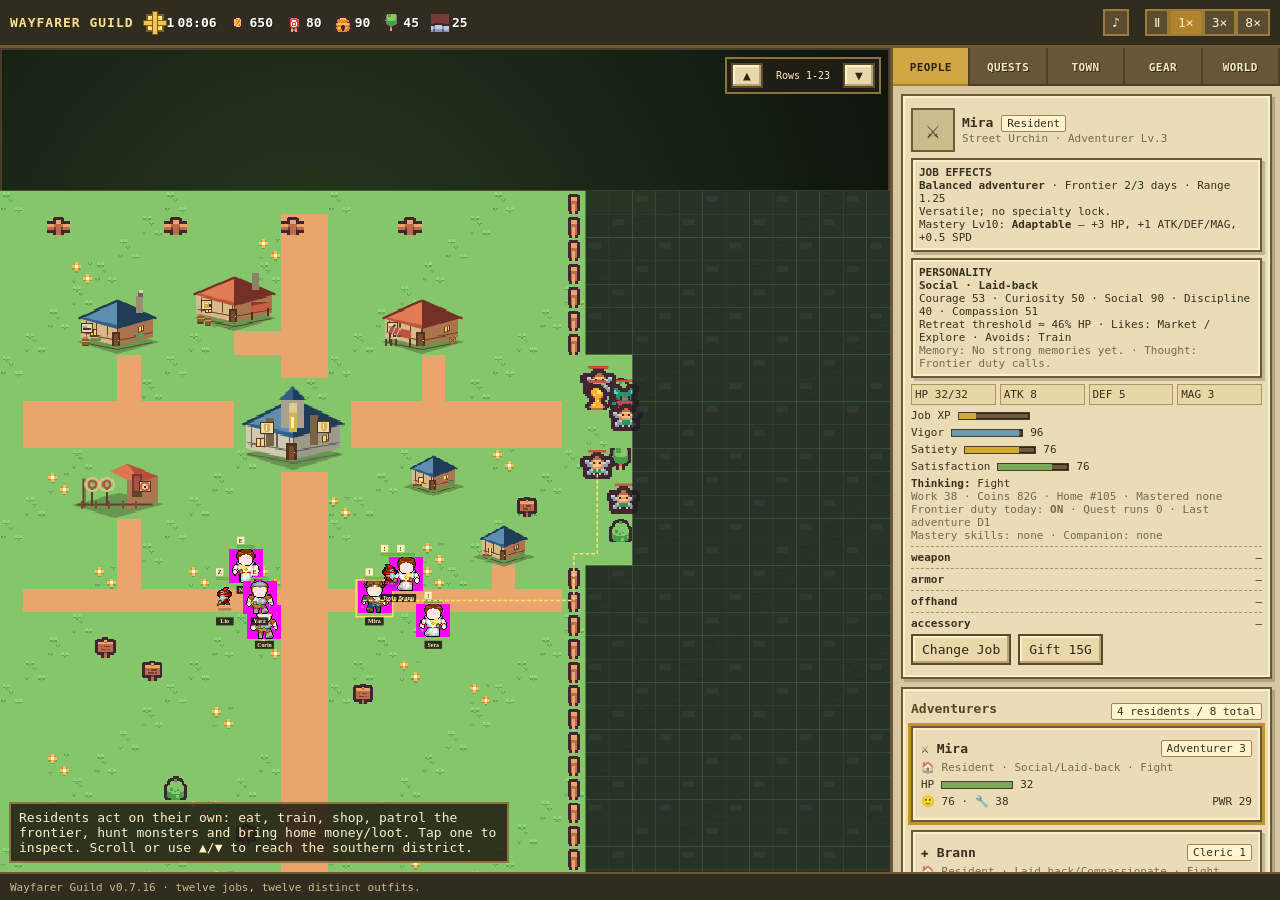
==== index.html @ a5b8efad "v0.7.16: twelve distinct job bodies (Eldiran rows + verified Puny sheets)" ====
<!doctype html>
<html lang="en">
<head>
<meta charset="utf-8"/>
<meta name="viewport" content="width=device-width,initial-scale=1,viewport-fit=cover"/>
<meta name="theme-color" content="#1b2418"/>
<meta name="apple-mobile-web-app-capable" content="yes"/>
<meta name="apple-mobile-web-app-status-bar-style" content="black-translucent"/>
<meta name="apple-mobile-web-app-title" content="Wayfarer Guild"/>
<title>Wayfarer Guild</title>
<style>
:root{--bg:#152018;--panel:#e9ddb9;--panel2:#d8c99f;--ink:#392f1e;--line:#6d5836;--green:#6d984f;--gold:#c89b3c;--red:#b95e4d;--blue:#5d8ca2;--dark:#22261d;--cream:#fff6d9}
*{box-sizing:border-box}html,body{margin:0;width:100%;height:100%;overflow:hidden;background:#172015;color:var(--ink);font-family:ui-monospace,"SFMono-Regular",Menlo,monospace;font-size:13px;image-rendering:pixelated}
button,select,input{font:inherit}button{background:#e8d8aa;border:2px solid #5d4a2c;box-shadow:inset -2px -2px 0 #b9a274,inset 2px 2px 0 #fff3c9;color:#302616;padding:6px 9px;cursor:pointer;border-radius:0}button:hover{filter:brightness(1.04)}button:disabled{opacity:.45;cursor:not-allowed}.goldBtn{background:#f4cf6a}.redBtn{background:#e89a85}.greenBtn{background:#b9d68e}.tiny{font-size:11px}.muted{color:#756a50}.good{color:#477d39}.bad{color:#a64838}.accent{color:#9c6f16}.pill{display:inline-block;padding:1px 5px;background:#fff4ce;border:1px solid #9d8656;border-radius:2px;font-size:11px}
#app{height:100vh;height:100dvh;display:grid;grid-template-rows:48px 1fr 28px;background:#202a1c}
#top{display:flex;align-items:center;gap:12px;padding:0 10px;background:#302c20;color:#fff0bf;border-bottom:3px solid #6d5932;white-space:nowrap;overflow-x:auto}#brand{font-weight:900;letter-spacing:1px;color:#ffe08a}.res{display:flex;align-items:center;gap:3px;min-width:max-content}.res b{color:#fff;text-shadow:1px 1px #261e13}.resGlyph{width:18px;height:18px;display:inline-block;flex:0 0 18px;image-rendering:pixelated;position:relative}.townGlyph{background-image:url('assets/art/kenney-tiny-town.png');background-repeat:no-repeat;background-size:228px 209px}.dungeonGlyph{background-image:url('assets/art/kenney-tiny-dungeon.png');background-repeat:no-repeat;background-size:228px 209px}.goldGlyph{background-position:-172px -134px}.fameGlyph{background-position:-210px -134px}.foodGlyph{background-position:-191px -134px}.woodGlyph{background-position:-76px -19px}.oreGlyph{background-position:-38px 0}.sunGlyph{background:#f0c64c;border:2px solid #805a1e;box-shadow:inset 0 0 0 2px #ffe88a}.sunGlyph:before,.sunGlyph:after{content:'';position:absolute;background:#f0c64c}.sunGlyph:before{width:22px;height:4px;left:-4px;top:5px;box-shadow:0 0 0 1px #805a1e}.sunGlyph:after{width:4px;height:22px;left:5px;top:-4px;box-shadow:0 0 0 1px #805a1e}.moonGlyph{background:#d9e7df;border:2px solid #536574;box-shadow:inset -5px 0 0 #7d8b91;border-radius:50%}.moonGlyph:before,.moonGlyph:after{display:none}.dawnGlyph{background:#efb75a;border:2px solid #8c5428;box-shadow:inset 0 -5px 0 #d86f4c;border-radius:50%}.dawnGlyph:before,.dawnGlyph:after{display:none}.eveGlyph{background:#df7c51;border:2px solid #713e45;box-shadow:inset 0 -5px 0 #6e5b87;border-radius:50%}.eveGlyph:before,.eveGlyph:after{display:none}.tpGlyph{width:14px;height:14px;margin:2px;background:#69c7df;border:2px solid #235e72;transform:rotate(45deg);box-shadow:inset 0 0 0 2px #b5f1ff}.spacer{flex:1}.soundBtn{padding:4px 7px;margin-right:4px;background:#584d31;color:#fff3c4;border-color:#9d7a38;box-shadow:none}.soundBtn.off{opacity:.45;text-decoration:line-through}.speed button{padding:4px 7px;background:#584d31;color:#fff3c4;border-color:#9d7a38;box-shadow:none}.speed button.on{background:#b2832d}
#main{min-height:0;display:grid;grid-template-columns:minmax(620px,1fr) 390px}
#worldWrap{position:relative;min-width:0;overflow:hidden;background:radial-gradient(circle at 35% 30%,#283a20,#0f160e 72%);box-shadow:inset 0 0 0 2px #473d29}#world{display:block;width:100%;height:100%;touch-action:none}.floatHint{position:absolute;left:9px;bottom:9px;max-width:500px;background:rgba(35,31,21,.88);color:#fff0c8;border:2px solid #8e7240;padding:6px 8px;pointer-events:none}.mapNav{position:absolute;right:9px;top:9px;display:grid;grid-template-columns:32px auto 32px;align-items:center;gap:4px;background:rgba(35,31,21,.88);border:2px solid #8e7240;padding:4px;color:#fff0c8}.mapNav button{padding:3px 7px}.mapNav span{min-width:72px;text-align:center;font-size:10px}
#side{display:grid;grid-template-rows:38px 1fr;min-height:0;background:#d7c79e;border-left:3px solid #6b5735}.tabs{display:grid;grid-template-columns:repeat(5,1fr);background:#4b412c}.tab{border:0;border-right:2px solid #4d412b;border-radius:0;background:#675737;color:#f8e9bd;padding:6px 2px;box-shadow:inset 0 -2px 0 #4c4029;text-shadow:1px 1px #32291b;font-weight:800;font-size:11px;letter-spacing:.4px}.tab.on{background:#d1a744;color:#2d2416;text-shadow:none;box-shadow:inset 0 -2px 0 #a97d27}.pane{display:none;height:100%;overflow:auto;padding:8px}.pane.on{display:block}
.card{background:#eadcb7;border:2px solid var(--line);box-shadow:inset 0 0 0 2px #fff1c7,3px 3px 0 rgba(0,0,0,.18);padding:8px;margin-bottom:8px}.card h3{margin:0 0 6px;font-size:13px;color:#5a431d}.row{display:flex;gap:7px;align-items:center;margin:4px 0}.space{justify-content:space-between}.grid2{display:grid;grid-template-columns:1fr 1fr;gap:6px}.grid3{display:grid;grid-template-columns:repeat(3,1fr);gap:5px}.bar{height:8px;min-width:72px;background:#6b5b3c;border:1px solid #493d27;box-shadow:inset 0 0 0 1px #2d281c}.bar>i{display:block;height:100%;background:#7aaa58}.bar.red>i{background:#c96d58}.bar.blue>i{background:#6999af}.bar.gold>i{background:#d3a73d}.pawnCard{cursor:pointer}.pawnCard.sel{outline:3px solid #c39329}.item{border:1px solid #9b8352;background:#fff2cb;padding:6px;margin:4px 0}.rar-common{border-left:5px solid #8a887d}.rar-uncommon{border-left:5px solid #5e9b58}.rar-rare{border-left:5px solid #5685bd}.rar-epic{border-left:5px solid #945db1}.rar-unique{border-left:5px solid #da8c29}.log{font-size:11px;white-space:pre-wrap;line-height:1.45}.quest{border:2px solid #9a8050;background:#fff0c3;padding:7px;margin:5px 0}.quest.active{border-color:#c25d38;background:#ffe0bc}.locked{opacity:.55}.buildChoice{display:grid;grid-template-columns:1fr auto;gap:6px;align-items:center}.iconBox{width:44px;height:44px;display:grid;place-items:center;background:#c9bd8d;border:2px solid #6f5a35;font-size:23px}.thought{font-size:10px;color:#6c6046}.statline{display:grid;grid-template-columns:repeat(4,1fr);gap:4px}.statline span{background:#e7d6a6;border:1px solid #ac9362;padding:3px}.equipSlot{display:flex;justify-content:space-between;gap:6px;border-top:1px dashed #ad9460;padding-top:4px;margin-top:4px}
#footer{display:flex;align-items:center;padding:0 10px;background:#302c20;color:#c8ba8e;border-top:2px solid #6d5932;font-size:11px}
.modal{position:fixed;inset:0;background:rgba(10,12,8,.66);display:none;place-items:center;z-index:20}.modal.on{display:grid}.modalBox{width:min(620px,92vw);max-height:84vh;overflow:auto;background:#efe2bc;border:4px solid #715b34;padding:12px;box-shadow:0 8px 30px #000}.modalBox h2{margin:0 0 8px}.choice{width:100%;text-align:left;margin:4px 0}
@media(max-width:1050px){#app{grid-template-rows:44px 1fr}#footer{display:none}#main{grid-template-columns:1fr;grid-template-rows:minmax(50vh,1fr) minmax(360px,50vh)}#side{border-left:0;border-top:3px solid #6b5735}.floatHint{font-size:10px;max-width:68%}.pane{padding:6px}.res{font-size:11px}}
@media(max-width:700px){#brand{font-size:12px}#main{grid-template-rows:minmax(44vh,1fr) minmax(410px,56vh)}.floatHint{display:none}.tabs{grid-template-columns:repeat(5,1fr)}.tab{font-size:10px}.grid2{grid-template-columns:1fr}}
</style>
</head>
<body>
<div id="app">
<header id="top">
  <div id="brand">WAYFARER GUILD</div>
  <div class="res" id="clockRes" title="Day / time"><span id="dayGlyph" class="resGlyph sunGlyph" aria-label="Day"></span><b id="dayV">1</b><b id="timeV">08:00</b></div>
  <div class="res" title="Gold"><span class="resGlyph townGlyph goldGlyph" aria-label="Gold"></span><b id="goldV">0</b></div>
  <div class="res" title="Village fame"><span class="resGlyph townGlyph fameGlyph" aria-label="Fame"></span><b id="popV">0</b></div>
  <div class="res" title="Provisions"><span class="resGlyph townGlyph foodGlyph" aria-label="Provisions"></span><b id="foodV">0</b></div>
  <div class="res" title="Wood"><span class="resGlyph townGlyph woodGlyph" aria-label="Wood"></span><b id="woodV">0</b></div>
  <div class="res" title="Ore"><span class="resGlyph dungeonGlyph oreGlyph" aria-label="Ore"></span><b id="oreV">0</b></div>
  <div class="spacer"></div><button id="sfxBtn" class="soundBtn" title="Sound on/off">♪</button><div class="speed"><button data-sp="0">Ⅱ</button><button class="on" data-sp="1">1×</button><button data-sp="3">3×</button><button data-sp="8">8×</button></div>
</header>
<div id="main">
  <div id="worldWrap"><canvas id="world"></canvas><div class="mapNav"><button id="mapUp" title="Pan north">▲</button><span id="mapLevel">North 1/11</span><button id="mapDown" title="Pan south">▼</button></div><div id="mapHint" class="floatHint">Residents act on their own: eat, train, shop, patrol the frontier, hunt monsters and bring home money/loot. Tap one to inspect. Scroll or use ▲/▼ to reach the southern district.</div></div>
  <aside id="side">
    <nav class="tabs"><button class="tab on" data-tab="people">PEOPLE</button><button class="tab" data-tab="quests">QUESTS</button><button class="tab" data-tab="town">TOWN</button><button class="tab" data-tab="gear">GEAR</button><button class="tab" data-tab="worldPane">WORLD</button></nav>
    <section style="min-height:0;position:relative">
      <div class="pane on" id="people"><div id="selected" class="card"></div><div class="card"><div class="row space"><h3>Adventurers</h3><span class="pill" id="peopleCount"></span></div><div id="roster"></div></div></div>
      <div class="pane" id="quests"><div class="card"><div class="row space"><h3>Quest Board</h3><button id="refreshQuest">Refresh 20G</button></div><div class="tiny muted">One active quest at a time. Heroes volunteer based on work, morale, health and job fit; you can pay to recruit extras.</div><div id="questList"></div></div><div class="card"><h3>Active Quest</h3><div id="activeQuest"></div></div><div class="card"><h3>Recent News</h3><div class="log" id="log"></div></div></div>
      <div class="pane" id="town"><div class="card"><div class="row space"><h3>Village</h3><span id="rankV" class="pill"></span></div><div id="rankReq" class="tiny"></div><div class="row"><button id="evalBtn" class="goldBtn">Town Evaluation</button><button id="eventBtn">Hold Event</button></div></div><div class="card"><h3>Build</h3><div class="tiny muted">Choose a structure then tap an empty town tile. Upkeep is charged daily.</div><div id="buildMenu"></div></div><div class="card"><h3>Structures</h3><div id="buildingList"></div></div></div>
      <div class="pane" id="gear"><div class="card"><h3>Selected Loadout</h3><div id="loadout"></div></div><div class="card"><div class="row space"><h3>Guild Stash</h3><label class="tiny"><input id="autoEquip" type="checkbox" checked> auto-equip upgrades</label></div><div class="row"><button id="equipBest">Equip best</button><button id="salvage">Sell weak gear</button></div><div id="stash"></div></div><div class="card"><h3>Research</h3><div id="research"></div></div></div>
      <div class="pane" id="worldPane"><div class="card"><h3>Kingdom Frontier</h3><div class="tiny muted">Select a resident, press Explore, then tap a fog tile. Exploration has no global stamina cost: the resident's own health, satiety and fatigue determine readiness.</div><div class="row"><button id="exploreMode" class="greenBtn">Explore with selected</button><button id="recallBtn">Recall</button></div><div id="exploreInfo"></div></div><div class="card"><h3>Storage</h3><div id="storage"></div></div><div class="card"><div class="row space"><h3>Monster Stable</h3><span class="pill" id="eggCount">0 eggs</span></div><div class="tiny muted">Shining field monsters can drop eggs. A Stable incubates them automatically. Companions can follow residents; high-bond rideable beasts become mounts.</div><div id="pets"></div></div><div class="card"><h3>Save / Travel</h3><div class="tiny muted">Autosaves locally. Export a save file to move progress between desktop and iPad browsers.</div><div class="row tiny"><span class="muted">Music</span><input id="musVol" type="range" min="0" max="100" step="1" style="width:84px"><span class="muted">SFX</span><input id="sfxVol" type="range" min="0" max="100" step="1" style="width:84px"></div><div class="row"><button id="saveBtn">Save now</button><button id="exportBtn">Export save</button><button id="importBtn">Import save</button><input id="importFile" type="file" accept="application/json" hidden></div></div></div>
    </section>
  </aside>
</div>
<footer id="footer">Wayfarer Guild v0.7.16 · twelve jobs, twelve distinct outfits.</footer>
</div>
<div class="modal" id="jobModal"><div class="modalBox"><h2>Change Job</h2><div id="jobChoices"></div><button onclick="closeModal('jobModal')">Cancel</button></div></div>
<div class="modal" id="eventModal"><div class="modalBox"><h2>Village Event</h2><div id="eventChoices"></div><button onclick="closeModal('eventModal')">Cancel</button></div></div>
<script src="assets/art/custom-sprites.js"></script>
<script src="assets/art/readable-sprites.js"></script>
<script>
(()=>{'use strict';
const TILE=32,COLS=38,ROWS=33,VIEW_ROWS=23,TOWN_MAX_X=24,POPULATION_CAP=30,DTILE=32,DW=18,DH=11;const canvas=document.getElementById('world'),ctx=canvas.getContext('2d');let dpr=1,last=0,acc=0,speed=1,selectedId=null,buildType=null,buildPreview=null,exploreMode=false,autosaveClock=0,viewMode='town',cameraY=0;
const PX={size:16,step:17,cols:12,town:new Image(),dungeon:new Image()};
PX.town.src='assets/art/kenney-tiny-town.png';PX.dungeon.src='assets/art/kenney-tiny-dungeon.png';
const PUNY_JOB_FILES={archer:'Archer-Green.png',mage:'Mage-Red.png',blacksmith:'Human-Worker-Red.png',farmer:'Human-Worker-Cyan.png'},PUNY_JOBS={};
for(const[k,file]of Object.entries(PUNY_JOB_FILES)){let img=new Image();img.src='assets/art/puny-characters/'+file;PUNY_JOBS[k]=img}
const ELDIRAN=new Image();ELDIRAN.src='assets/art/eldiran/RPGCharacterSprites32x32.png';
const ELDIRAN_JOB_ROWS={adventurer:9,fighter:16,cleric:6,knight:4,ninja:8,wizard:5,paladin:17,researcher:10};
function jobBodySrc(key){if(ELDIRAN_JOB_ROWS[key]!=null&&ELDIRAN.complete&&ELDIRAN.naturalWidth)return{img:ELDIRAN,row:ELDIRAN_JOB_ROWS[key],cols:3};let f=PUNY_JOB_FILES[key],im=f&&PUNY_JOBS[key];if(im&&im.complete&&im.naturalWidth)return{img:im,row:2,cols:24};return null}
const PUNY_HAND_ANCHORS=[[3.5,4],[3.5,4],[4.5,5],[2.5,5],[4.5,2.5]],PUNY_OFFHAND_ANCHORS=[[-3,4],[-3,4],[-2.5,5],[-4,5],[-2.5,2.5]];
const TINY_CREATURES=new Image();TINY_CREATURES.src='assets/art/tiny-creatures/tilemap.png';
const TINY_MONSTER_TILE={skeleton:1,goblin:10,orc:11,mushroom:13,cyclops:20,wolf:23,dragon:34,ghost:65,slime:84,bat:118,bee:120,boar:140};
function pxTile(img,index,dx,dy,dw=TILE,dh=TILE){if(!img||!img.complete||!img.naturalWidth)return false;let col=index%PX.cols,row=Math.floor(index/PX.cols);ctx.drawImage(img,col*PX.step,row*PX.step,PX.size,PX.size,Math.round(dx),Math.round(dy),Math.round(dw),Math.round(dh));return true}
function pxTileXform(img,index,cx,cy,dw,dh,angle=0,alpha=1){if(!img||!img.complete||!img.naturalWidth)return false;let col=index%PX.cols,row=Math.floor(index/PX.cols);ctx.save();ctx.globalAlpha=alpha;ctx.translate(Math.round(cx),Math.round(cy));ctx.rotate(angle);ctx.drawImage(img,col*PX.step,row*PX.step,PX.size,PX.size,-Math.round(dw/2),-Math.round(dh/2),Math.round(dw),Math.round(dh));ctx.restore();return true}
function pxActor(img,index,cx,cy,dw,dh,flip=false,sy=1,alpha=1){if(!img||!img.complete||!img.naturalWidth)return false;let col=index%PX.cols,row=Math.floor(index/PX.cols);ctx.save();ctx.globalAlpha=alpha;ctx.translate(Math.round(cx),Math.round(cy));ctx.scale(flip?-1:1,sy);ctx.drawImage(img,col*PX.step,row*PX.step,PX.size,PX.size,-Math.round(dw/2),-Math.round(dh/2),Math.round(dw),Math.round(dh));ctx.restore();return true}
const TOWN_ART={grass:0,grass2:1,flowers:2,dirt:25,treeOrange:15,treeGreen:16,treeSmall:5,fountain:43,fenceH:45,fenceV:47,sign:83,roofBlueL:48,roofBlueM:49,roofBlueR:50,roofRedL:52,roofRedM:53,roofRedR:54,wallWoodL:72,wallWoodM:73,doorWood:74,wallWoodR:75,wallStoneL:76,wallStoneM:77,doorStone:78,wallStoneR:79};
const DUN_ART={floor:0,wall:2,chest:4,altar:7,heroMage:84,heroCleric:85,heroFighter:86,heroArcher:87,heroAdventurer:88,heroWizard:96,heroKnight:97,heroNinja:98,heroResearcher:99,heroPaladin:100,slime:108,beast:109,demon:110,undead:112,potion:113,hammer:117,axe:118};
const JOB_SPRITE={Adventurer:88,Fighter:86,Archer:98,Mage:84,Cleric:85,Knight:97,Ninja:87,Wizard:96,Paladin:100,Blacksmith:86,Farmer:99,Researcher:100};
const MONSTER_SPRITE={Slime:108,Beast:109,Goblin:110,Undead:112,Boss:110};
const CUSTOM_CACHE={jobs:{},monsters:{}};
function expandSpriteRle(r){let out='';for(let i=0;i<r.length;i+=2)out+=r[i].repeat(parseInt(r[i+1],36));return out}
function spriteCanvas(group,key){let cache=CUSTOM_CACHE[group],hit=cache[key];if(hit)return hit;let cv=document.createElement('canvas');cv.width=24;cv.height=24;let cx=cv.getContext('2d');cx.imageSmoothingEnabled=false;let drawer=window.CUSTOM_SPRITE_DRAWERS?.[group]?.[key];if(drawer){drawer(cx);cache[key]=cv;return cv}let src=CUSTOM_SPRITE_DATA?.[group]?.[key];if(!src)return null;let im=cx.createImageData(24,24),s=expandSpriteRle(src.r);for(let i=0;i<576;i++){let p=+s[i];if(!p)continue;let h=src.p[p],o=i*4;im.data[o]=parseInt(h.slice(1,3),16);im.data[o+1]=parseInt(h.slice(3,5),16);im.data[o+2]=parseInt(h.slice(5,7),16);im.data[o+3]=255}cx.putImageData(im,0,0);cache[key]=cv;return cv}
function punyFrame(scaleY=1){return scaleY<.999?1+Math.floor(ANIM_TIME*8)%4:0}
function punyHandAnchor(frame,bodySize,facing=1,offhand=false){let list=offhand?PUNY_OFFHAND_ANCHORS:PUNY_HAND_ANCHORS,[dx,dy]=list[frame]||list[0],scale=bodySize/32;return{x:dx*scale*facing,y:dy*scale,scale,frame}}
const ACTOR_METRICS={town:{body:36,scale:1.3,dy:-3,hpDy:-32,hpW:24,nameDy:23,nameH:11,selX:-25,selY:-28,selW:50,selH:50,taskX:-12,taskY:-44,koX:-23,koY:-25,koWH:46,cargoDx:11,cargoDy:-10,shadowDy:10},dungeon:{body:29,scale:1.3,dy:0,partyHpDy:-25,partyHpW:24,koX:-20,koY:-20,koWH:40},facility:{body:20,scale:1.3,dy:0,sel:15}};
function actorMetrics(scope){return ACTOR_METRICS[scope]||ACTOR_METRICS.town}
function actorEnvelope(scope){let m=actorMetrics(scope),h=m.body*m.scale/2,dy=m.dy||0;return{top:dy-h,bottom:dy+h,halfW:h}}
function enemyHpDy(sz){return-Math.round(sz*1.35/2)-6}
function drawJobSprite(key,cx,cy,size,flip=false,angle=0,alpha=1,scaleY=1,frame=punyFrame(scaleY)){let src=jobBodySrc(key);if(!src)return false;let sw=32;ctx.save();ctx.imageSmoothingEnabled=false;ctx.globalAlpha=alpha;ctx.translate(Math.round(cx),Math.round(cy));ctx.rotate(angle);ctx.scale(flip?-1:1,scaleY);ctx.drawImage(src.img,(frame%src.cols)*sw,src.row*sw,sw,sw,-size/2,-size/2,size,size);ctx.restore();return true}
function drawTinyCreature(key,cx,cy,size,flip=false,angle=0,alpha=1,scaleY=1){let tile=TINY_MONSTER_TILE[key];if(tile==null||!TINY_CREATURES.complete||!TINY_CREATURES.naturalWidth)return false;if(key==='bat'&&Math.floor(ANIM_TIME*7)%2)tile++;let col=tile%10,row=Math.floor(tile/10);ctx.save();ctx.imageSmoothingEnabled=false;ctx.globalAlpha=alpha;ctx.translate(Math.round(cx),Math.round(cy));ctx.rotate(angle);ctx.scale(flip?-1:1,scaleY);ctx.drawImage(TINY_CREATURES,col*17,row*17,16,16,-size/2,-size/2,size,size);ctx.restore();return true}
function drawCustomSprite(group,key,cx,cy,size,flip=false,angle=0,alpha=1,scaleY=1,actor=null){let scope=viewMode==='dungeon'?'dungeon':'town',hasPuny=group==='jobs'&&!!jobBodySrc(key),artSize=size*(group==='jobs'&&hasPuny?1.3:group==='monsters'?1.35:1),frame=punyFrame(scaleY),pose=actor&&!actor.ko?weaponPose(actor,scope):null,carried=!!pose&&(hasPuny||actor.equipment?.weapon),hasOffhand=!!pose&&!!offhandVisual(actor),bodyFlip=pose?pose.facing<0:flip;if(actor&&!actor.ko){drawArmorBack(actor,cx,cy,artSize);if(carried&&pose.behind)drawCarriedWeapon(actor,cx,cy,scope,artSize,0,frame);if(hasOffhand&&pose.behind)drawOffhand(actor,cx,cy,artSize,0,scope,frame)}let drawn=group==='jobs'?drawJobSprite(key,cx,cy,artSize,bodyFlip,angle,alpha,scaleY,frame):drawTinyCreature(key,cx,cy,artSize,flip,angle,alpha,scaleY);if(!drawn){let im=spriteCanvas(group,key);if(!im)return false;ctx.save();ctx.imageSmoothingEnabled=false;ctx.globalAlpha=alpha;ctx.translate(Math.round(cx),Math.round(cy));ctx.rotate(angle);ctx.scale(flip?-1:1,scaleY);ctx.drawImage(im,-size/2,-size/2,size,size);ctx.restore();drawn=true}if(hasOffhand&&!pose.behind)drawOffhand(actor,cx,cy,artSize,0,scope,frame);if(carried&&!pose.behind)drawCarriedWeapon(actor,cx,cy,scope,artSize,0,frame);return drawn}
function jobVisualKey(job){return String(job||'Adventurer').toLowerCase()}
function monsterVisualKey(m){let n=String(m?.name||'').toLowerCase(),k=String(m?.kind||'');if(n.includes('boar'))return'boar';if(n.includes('bat'))return'bat';if(n.includes('bee')||n.includes('wasp'))return'bee';if(n.includes('slime')||n.includes('jelly'))return'slime';if(n.includes('bone')||n.includes('skeleton'))return'skeleton';if(n.includes('goblin'))return'goblin';if(n.includes('cyclops'))return'cyclops';if(n.includes('wyrm')||n.includes('dragon')||n.includes('drake'))return'dragon';if(n.includes('ogre')||n.includes('orc'))return'orc';if(n.includes('warlock')||n.includes('ghost')||n.includes('wisp'))return'ghost';if(n.includes('mushroom'))return'mushroom';if(n.includes('wolf'))return'wolf';return({Slime:'slime',Beast:'wolf',Goblin:'goblin',Undead:'skeleton',Boss:'cyclops'})[k]||'goblin'}
function dungeonMonsterKey(en,q){if(en.type==='Boss')return monsterVisualKey({name:q?.name||'Boss',kind:'Boss'});if(en.type==='Elite')return q?.target==='Undead'?'skeleton':q?.target==='Goblin'?'orc':q?.target==='Beast'?'wolf':'orc';return q?.target==='Undead'?'skeleton':q?.target==='Goblin'?'goblin':q?.target==='Beast'?'boar':'slime'}
const FX=[],BARKS=[],BARK_COOLDOWN=new Map(),ATTACK_ANIM=new Map(),HURT_ANIM=new Map(),CELEBRATE=new Map();let QUEUED_HURT_DELAY=0;
let ANIM_TIME=0,SFX_ON=localStorage.getItem('wayfarerSfx')!=='off',audioCtx=null,lastSfxAt=0;
function numLS(k,d){let v=parseFloat(localStorage.getItem(k));return Number.isFinite(v)?Math.min(1,Math.max(0,v)):d}
let MUS_VOL=numLS('wayfarerMusVol',.7),SFX_VOL=numLS('wayfarerSfxVol',.8),AMB_VOL=numLS('wayfarerAmbVol',.55);
let musicBus=null,ambBus=null,sfxBus=null,mMode=null,seqT=0,seqI=0,duckT=0,ambLive=null;
function audioBuses(){if(!audioCtx||musicBus)return;musicBus=audioCtx.createGain();ambBus=audioCtx.createGain();sfxBus=audioCtx.createGain();musicBus.connect(audioCtx.destination);ambBus.connect(audioCtx.destination);sfxBus.connect(audioCtx.destination);applyAudioLevels()}
function applyAudioLevels(){if(!audioCtx||!musicBus)return;let t=audioCtx.currentTime;musicBus.gain.setTargetAtTime(SFX_ON?MUS_VOL*.5:0,t,.1);ambBus.gain.setTargetAtTime(SFX_ON?AMB_VOL*.5:0,t,.1);sfxBus.gain.setTargetAtTime(SFX_ON?1:0,t,.05)}
function audioMode(){if(viewMode==='dungeon'&&S.activeQuest?.type==='Dungeon')return'dungeon';return dayPhase()==='night'?'night':'day'}
function setAudioLevel(bus,v){v=Math.min(1,Math.max(0,+v||0));if(bus==='music'){MUS_VOL=v;localStorage.setItem('wayfarerMusVol',String(v))}else if(bus==='sfx'){SFX_VOL=v;localStorage.setItem('wayfarerSfxVol',String(v))}else if(bus==='amb'){AMB_VOL=v;localStorage.setItem('wayfarerAmbVol',String(v))}else return false;applyAudioLevels();return true}
function audioLevels(){return{on:SFX_ON,music:MUS_VOL,sfx:SFX_VOL,amb:AMB_VOL,mode:mMode}}
function duckMusic(sec=1.4){if(!audioCtx)return;duckT=audioCtx.currentTime+sec}
const MUS_PATTERNS={day:{step:.21,notes:[0,4,7,12,9,7,4,2,0,4,7,12,14,12,9,7],base:220,type:'triangle',vol:.05,lp:2400},night:{step:.34,notes:[12,9,7,4,2,4,7,9],base:220,type:'sine',vol:.035,lp:900},dungeon:{step:.42,notes:[0,-1,3,-1,7,-1,10,7,-1,0,-1,12,10,7,3,-1],base:110,type:'sine',vol:.04,lp:700}};
function mFreq(base,semi){return base*Math.pow(2,semi/12)}
function pluck(f,t,dur,type,vol,lp){let o=audioCtx.createOscillator(),g=audioCtx.createGain(),fl=audioCtx.createBiquadFilter();o.type=type;o.frequency.value=f;fl.type='lowpass';fl.frequency.value=lp;g.gain.setValueAtTime(0,t);g.gain.linearRampToValueAtTime(vol,t+.012);g.gain.exponentialRampToValueAtTime(.0008,t+dur);o.connect(g);g.connect(fl);fl.connect(musicBus);o.start(t);o.stop(t+dur+.05)}
function scheduleMusic(){let p=MUS_PATTERNS[mMode],now=audioCtx.currentTime;if(seqT<now)seqT=now+.05;while(seqT<now+.3){let n=p.notes[seqI%p.notes.length];if(n>=0)pluck(mFreq(p.base,n),seqT,p.step*2.2,p.type,p.vol,p.lp);seqT+=p.step;seqI++}}
function noiseBuf(){let b=audioCtx.createBuffer(1,audioCtx.sampleRate*2,audioCtx.sampleRate),d=b.getChannelData(0);for(let i=0;i<d.length;i++)d[i]=Math.random()*2-1;return b}
function ambPing(f0,f1,t,dur,vol){let o=audioCtx.createOscillator(),g=audioCtx.createGain();o.type='sine';o.frequency.setValueAtTime(f0,t);o.frequency.exponentialRampToValueAtTime(Math.max(40,f1),t+dur);g.gain.setValueAtTime(vol,t);g.gain.exponentialRampToValueAtTime(.0008,t+dur);o.connect(g);g.connect(ambBus);o.start(t);o.stop(t+dur+.05)}
function startAmb(m){stopAmb();if(!audioCtx)return;let t=audioCtx.currentTime;if(m==='dungeon'){let o1=audioCtx.createOscillator(),o2=audioCtx.createOscillator(),g=audioCtx.createGain();o1.type=o2.type='sine';o1.frequency.value=55;o2.frequency.value=82.5;g.gain.setValueAtTime(0,t);g.gain.linearRampToValueAtTime(.035,t+1.5);o1.connect(g);o2.connect(g);g.connect(ambBus);o1.start(t);o2.start(t);ambLive={kind:'dungeon',next:t+1.5,stop(){try{o1.stop();o2.stop()}catch{}}}}else{let src=audioCtx.createBufferSource(),f=audioCtx.createBiquadFilter(),g=audioCtx.createGain();src.buffer=noiseBuf();src.loop=true;f.type='bandpass';f.frequency.value=m==='night'?300:500;f.Q.value=.6;g.gain.value=m==='night'?.05:.09;src.connect(f);f.connect(g);g.connect(ambBus);src.start(t);ambLive={kind:m,next:t+1,wind:f,stop(){try{src.stop()}catch{}}}}}
function stopAmb(){if(ambLive){try{ambLive.stop()}catch{}ambLive=null}}
function tickAmb(now){if(!ambLive)return;if(ambLive.wind)ambLive.wind.frequency.setTargetAtTime(400+180*Math.sin(ANIM_TIME*.13),now,.4);if(now<ambLive.next)return;if(ambLive.kind==='night'){ambLive.next=now+1.5+Math.random()*1.4;for(let i=0;i<3;i++)ambPing(4200,3800,now+i*.09,.05,.012)}else if(ambLive.kind==='dungeon'){ambLive.next=now+1.8+Math.random()*1.6;ambPing(1300,500,now,.12,.02)}}
function audioTick(){if(!audioCtx||!SFX_ON)return;if(!musicBus)audioBuses();let m=audioMode(),now=audioCtx.currentTime;if(m!==mMode){mMode=m;seqI=0;seqT=now+.08;startAmb(m);duckT=now+.7}scheduleMusic();tickAmb(now);musicBus.gain.setTargetAtTime(MUS_VOL*.5*(now<duckT?.3:1),now,.1)}
function actorFxPos(p){let st=S.activeQuest?.type==='Dungeon'&&S.activeQuest?.dungeon?.party?.[p.id];return st?{scope:'dungeon',x:st.x,y:st.y}:{scope:'town',x:p.x,y:p.y}}
function facilitySymbol(task){return({Eat:'eat',Rest:'rest',Sleep:'rest',Train:'train',Shop:'shop',Pray:'pray',Study:'study',Market:'shop',Farm:'farm',Forge:'forge',House:'rest'})[task]||'work'}
function emitFacilityPulse(p,b){let[dX,dY]=door(b),x=dX,y=dY-.55;addFx('activity','town',x,y,{life:.72,kind:facilitySymbol(p.task)});if(['Shop','Market'].includes(p.task))addFx('coin','town',x,y-.1,{life:.62,text:'G'});if(['Train','Study','Forge'].includes(p.task))addFx('xp','town',x,y-.15,{life:.64,text:'+'})}
function leaveFacility(p){if(p.useBuildingId){let b=S.buildings.find(x=>x.id===p.useBuildingId);if(b){let[dX,dY]=door(b);addFx('door','town',dX,dY-.05,{life:.28})}p.exitPulse=.24;p.useBuildingId=null;p.useAge=0;p.useFxCd=0}}
function enterFacility(p,b){if(p.useBuildingId!==b.id){p.useBuildingId=b.id;p.useAge=0;p.useFxCd=0;let[dX,dY]=door(b);addFx('door','town',dX,dY-.05,{life:.28})}p.useAge=(p.useAge||0)}

function unlockAudio(){if(audioCtx){try{if(audioCtx.state==='suspended')audioCtx.resume().catch(()=>{})}catch{}return}let A=window.AudioContext||window.webkitAudioContext;if(!A)return;try{audioCtx=new A();audioBuses()}catch{}}
function sfx(kind){if(!SFX_ON||!audioCtx)return;let now=audioCtx.currentTime;if(now-lastSfxAt<.025&&kind!=='crit'&&kind!=='ko'&&kind!=='victory'&&kind!=='rankup'&&kind!=='confirm')return;lastSfxAt=now;let cfg={swing:[180,90,.055,'square'],arrow:[520,260,.045,'square'],magic:[650,960,.09,'sine'],holy:[780,1100,.11,'sine'],hammer:[105,62,.075,'square'],axe:[150,82,.065,'sawtooth'],hit:[95,60,.04,'square'],crit:[880,1320,.12,'square'],heal:[660,990,.12,'sine'],ko:[120,55,.15,'sawtooth'],victory:[523,784,.14,'square'],select:[660,660,.045,'square'],confirm:[440,880,.09,'sine'],cancel:[330,170,.09,'square'],build:[150,90,.12,'triangle'],rankup:[523,1046,.2,'triangle'],coin:[990,1320,.07,'square'],chest:[392,784,.14,'triangle']}[kind]||[220,140,.05,'square'];let o=audioCtx.createOscillator(),g=audioCtx.createGain();o.type=cfg[3];o.frequency.setValueAtTime(cfg[0],now);o.frequency.exponentialRampToValueAtTime(Math.max(30,cfg[1]),now+cfg[2]);g.gain.setValueAtTime(.035*(0.3+SFX_VOL),now);g.gain.exponentialRampToValueAtTime(.001,now+cfg[2]);o.connect(g);g.connect(sfxBus||audioCtx.destination);o.start(now);o.stop(now+cfg[2]+.01)}
function weaponKind(p){let n=(p.equipment?.weapon?.base||p.equipment?.weapon?.name||'').toLowerCase();if(n.includes('bow'))return'arrow';if(n.includes('hammer'))return'hammer';if(n.includes('axe'))return'axe';if(n.includes('staff'))return'magic';if(n)return'melee';if(p.job==='Archer')return'arrow';if(['Mage','Wizard','Researcher'].includes(p.job))return'magic';if(p.job==='Cleric')return'holy';return'melee'}
function weaponStyle(base,kind){let n=(base||'').toLowerCase();if(n.includes('bronze sword'))return{style:'bronze',scale:1};if(n.includes('hunter bow'))return{style:'hunter',scale:1.1};if(n.includes('oak staff'))return{style:'oak',scale:1.08};if(n.includes('war hammer'))return{style:'war',scale:1.12};if(n.includes('iron axe'))return{style:'iron',scale:1.08};return{style:{arrow:'training',magic:'apprentice',holy:'pilgrim',hammer:'work',axe:'hand',melee:'guild'}[kind]||'guild',scale:1}}
function weaponVisual(p){let item=p.equipment?.weapon||null,kind=weaponKind(p),base=item?.base||item?.name||({arrow:'Training Bow',magic:'Apprentice Staff',holy:'Pilgrim Staff',hammer:'Work Hammer',axe:'Hand Axe',melee:'Guild Sword'}[kind]),look=weaponStyle(base,kind);return{kind,base,equipped:!!item,atlas:kind==='hammer'?DUN_ART.hammer:kind==='axe'?DUN_ART.axe:null,...look}}
function offhandVisual(p){let item=p.equipment?.offhand;if(!item)return null;let n=(item.base||item.name||'').toLowerCase();return{kind:n.includes('book')?'book':n.includes('wood')?'woodShield':'roundShield',base:item.base||item.name,equipped:true}}
function armorVisual(p){let item=p.equipment?.armor;if(!item)return null;let n=(item.base||item.name||'').toLowerCase(),kind=n.includes('mail')?'mail':n.includes('robe')?'robe':n.includes('cloak')?'cloak':'coat',color={mail:'#aeb9b8',robe:'#74539b',cloak:'#5f8757',coat:'#96633e'}[kind];return{kind,base:item.base||item.name,color,equipped:true}}
function rarityColor(item){return{uncommon:'#77d66b',rare:'#69aaff',epic:'#c784f0',unique:'#ffd45c'}[item?.rarity]||null}
function drawEquipmentGlint(item,x,y,size){let color=rarityColor(item);if(!color)return;ctx.fillStyle=color;ctx.fillRect(Math.round(x+size*.28),Math.round(y-size*.42),3,3);if(item.rarity==='epic'||item.rarity==='unique'){ctx.fillRect(Math.round(x+size*.38),Math.round(y-size*.31),2,2);ctx.fillStyle='#fff7c9';ctx.fillRect(Math.round(x+size*.31),Math.round(y-size*.39),1,1)}}
function drawWeaponIdentity(v,item,size,scale){let accent=rarityColor(item);if(v.kind==='arrow'){ctx.fillStyle=accent||(v.style==='hunter'?'#527a43':'#c49a55');ctx.fillRect(-2*scale,-3*scale,4*scale,6*scale);if(v.style==='hunter'){ctx.fillStyle='#d7b36a';ctx.fillRect(-1*scale,-2*scale,2*scale,4*scale)}}else if(v.kind==='magic'||v.kind==='holy'){ctx.fillStyle=accent||(v.style==='oak'?'#78c66a':v.kind==='holy'?'#ffe36a':'#77d7f3');ctx.beginPath();ctx.arc(.5*scale,-size*.39,3.5*scale,0,Math.PI*2);ctx.fill();ctx.fillStyle='#fff5c8';ctx.fillRect(-.5*scale,-size*.41,2*scale,2*scale)}else if(v.atlas!=null){ctx.fillStyle=accent||(v.style==='war'?'#b44235':'#76502f');ctx.fillRect(-2*scale,-1*scale,4*scale,4*scale)}else{ctx.fillStyle=v.style==='bronze'?'#c88650':'#d8e1df';ctx.fillRect(-2*scale,-size*.4,5*scale,size*.54);ctx.fillStyle=v.style==='bronze'?'#ffd19a':'#f7ffff';ctx.fillRect(1*scale,-size*.36,2*scale,size*.44);ctx.fillStyle=accent||'#c99a45';ctx.fillRect(-5*scale,size*.06,10*scale,3*scale)}}
function drawWeaponTrail(v,pose,size,scale,item){if(pose.trail<=0)return;let color=rarityColor(item)||(v.kind==='magic'?'#7ee7ff':v.kind==='holy'?'#f5ff9e':'#ffe6a0');ctx.save();ctx.globalAlpha=.3+.55*pose.trail;ctx.strokeStyle=color;ctx.lineCap='round';if(v.kind==='arrow'){ctx.lineWidth=Math.max(1,2*scale);ctx.beginPath();ctx.moveTo(-size*.48,-size*.22);ctx.lineTo(-size*.18,-size*.22);ctx.moveTo(-size*.52,size*.22);ctx.lineTo(-size*.22,size*.22);ctx.stroke()}else if(v.kind==='magic'||v.kind==='holy'){ctx.lineWidth=Math.max(2,3*scale);ctx.beginPath();ctx.arc(.5*scale,-size*.39,size*(.22+.08*pose.trail),0,Math.PI*2);ctx.stroke()}else{ctx.lineWidth=Math.max(2,(v.kind==='hammer'?4:3)*scale);ctx.beginPath();ctx.arc(0,0,size*(v.kind==='hammer'?.72:.64),-1.65,.72);ctx.stroke();ctx.globalAlpha*=.55;ctx.lineWidth=Math.max(1,2*scale);ctx.beginPath();ctx.arc(0,0,size*(v.kind==='hammer'?.9:.8),-1.55,.62);ctx.stroke()}ctx.restore()}
function drawGripCap(x,y,scale){let s=Math.max(2,Math.round(3*scale));ctx.fillStyle='#513527';ctx.fillRect(Math.round(x-s/2-1),Math.round(y-s/2-1),s+2,s+2);ctx.fillStyle='#d39a68';ctx.fillRect(Math.round(x-s/2),Math.round(y-s/2),s,s)}
function supportGripTarget(v,pose,size,scale,blocked=false){if(blocked||!pose.attacking)return null;if(v.kind==='arrow'&&pose.draw>.05)return{x:-3*scale-pose.draw*size*.22,y:0};if(v.kind==='hammer'||v.kind==='axe')return{x:0,y:size*.12};if((v.kind==='magic'||v.kind==='holy')&&(pose.phase==='focus'||pose.phase==='cast'))return{x:0,y:size*.16};return null}
function weaponPoint(pose,cx,cy,point){let c=Math.cos(pose.angle),s=Math.sin(pose.angle);return{x:cx+pose.facing*(c*point.x-s*point.y),y:cy+s*point.x+c*point.y}}
function drawSupportGrip(p,v,pose,x,y,cx,cy,bodySize,bob,frame,size,scale){let target=supportGripTarget(v,pose,size,scale,!!offhandVisual(p));if(!target)return;let bodyHand=punyHandAnchor(frame,bodySize,pose.facing,true),sx=x+bodyHand.x,sy=y+bodyHand.y-bob,end=weaponPoint(pose,cx,cy,target);ctx.save();ctx.lineCap='round';ctx.strokeStyle='#513527';ctx.lineWidth=Math.max(3,4*scale);ctx.beginPath();ctx.moveTo(Math.round(sx),Math.round(sy));ctx.lineTo(Math.round(end.x),Math.round(end.y));ctx.stroke();ctx.strokeStyle='#d39a68';ctx.lineWidth=Math.max(1,2*scale);ctx.stroke();ctx.restore();drawGripCap(end.x,end.y,scale*.9)}
const ATTACK_DURATION={melee:.42,axe:.46,hammer:.52,arrow:.46,magic:.52,holy:.52};
const ATTACK_CONTACT={melee:.56,axe:.59,hammer:.63,arrow:.48,magic:.42,holy:.42};
function attackPose(kind,t){let q=Math.max(0,Math.min(1,t)),ease=n=>n*n*(3-2*n),mix=(a,b,n)=>a+(b-a)*ease(Math.max(0,Math.min(1,n))),angle=-.55,phase='idle',draw=0,pulse=0;if(kind==='arrow'){if(q<.48){phase='draw';draw=ease(q/.48);angle=mix(-.55,-.12,q/.48)}else if(q<.64){phase='release';draw=1-ease((q-.48)/.16);angle=mix(-.12,-.28,(q-.48)/.16)}else{phase='recover';angle=mix(-.28,-.55,(q-.64)/.36)}}else if(kind==='magic'||kind==='holy'){if(q<.42){phase='focus';pulse=ease(q/.42);angle=mix(-.55,-1.18,q/.42)}else if(q<.64){phase='cast';pulse=1;angle=mix(-1.18,-.82,(q-.42)/.22)}else{phase='recover';pulse=1-ease((q-.64)/.36);angle=mix(-.82,-.55,(q-.64)/.36)}}else{let heavy=kind==='hammer',cleave=kind==='axe',wind=heavy?.36:cleave?.3:.25,hit=heavy?.63:cleave?.59:.56,start=heavy?-1.78:cleave?-1.62:-1.45,end=heavy?.52:cleave?.95:.82;if(q<wind){phase='windup';angle=mix(-.55,start,q/wind)}else if(q<hit){phase='strike';angle=mix(start,end,(q-wind)/(hit-wind))}else{phase='recover';angle=mix(end,-.55,(q-hit)/(1-hit))}}return{angle,phase,draw,pulse}}
function attackTrail(kind,t){let q=Math.max(0,Math.min(1,t)),start=kind==='hammer'?.36:kind==='axe'?.3:kind==='melee'?.25:kind==='arrow'?.48:.42,end=kind==='hammer'?.63:kind==='axe'?.59:kind==='melee'?.56:kind==='arrow'?.64:.64;if(q<=start||q>=end)return 0;return Math.sin(Math.PI*(q-start)/(end-start))}
function attackAim(kind,dx,dy,restFacing=1){let d=Math.hypot(dx,dy),f=Math.abs(dx)>.05?(dx<0?-1:1):(restFacing<0?-1:1),vertical=d>.05?dy/d:0,tilt=kind==='arrow'?Math.max(-1.05,Math.min(1.05,Math.atan2(dy,Math.max(.05,Math.abs(dx))))):vertical*(kind==='magic'||kind==='holy'?.42:.55);return{facing:f,vertical,tilt,behind:vertical<-.35}}
function attackTiming(kind){let duration=ATTACK_DURATION[kind]??ATTACK_DURATION.melee,release=duration*(ATTACK_CONTACT[kind]??ATTACK_CONTACT.melee),travel=kind==='arrow'?.24:kind==='magic'||kind==='holy'?.32:0;return{duration,release,impact:release+travel,travel}}
function weaponPose(p,scope){if(scope==='auto')scope=p.questing&&S.activeQuest?.dungeon?'dungeon':'town';let a=ATTACK_ANIM.get(p.id),st=scope==='dungeon'?S.activeQuest?.dungeon?.party?.[p.id]:null,restFacing=st?.facing??p.facing,active=!!a&&a.scope===scope,t=active?1-a.life/a.max:0,anim=active?attackPose(a.kind,t):attackPose('idle',0),aim=active?attackAim(a.kind,a.dx,a.dy,restFacing):attackAim('idle',0,0,restFacing);return{facing:aim.facing,angle:anim.angle+aim.tilt,aimTilt:aim.tilt,vertical:aim.vertical,behind:active&&aim.behind,attacking:active,t,phase:anim.phase,draw:anim.draw,pulse:anim.pulse,trail:active?attackTrail(a.kind,t):0}}
function drawCarriedWeapon(p,x,y,scope,bodySize=48,bob=0,frame=0){if(p.ko)return;let v=weaponVisual(p),pose=weaponPose(p,scope),hand=punyHandAnchor(frame,bodySize,pose.facing),scale=bodySize/48,size=(v.kind==='arrow'?20:18)*scale*v.scale,cx=x+hand.x,cy=y+hand.y-bob;if(v.atlas!=null){let col=v.atlas%PX.cols,row=Math.floor(v.atlas/PX.cols);ctx.save();ctx.imageSmoothingEnabled=false;ctx.translate(Math.round(cx),Math.round(cy));ctx.scale(pose.facing,1);ctx.rotate(pose.angle);drawWeaponTrail(v,pose,size,scale,p.equipment?.weapon);ctx.drawImage(PX.dungeon,col*PX.step,row*PX.step,PX.size,PX.size,-size/2,-size*.75,size,size);drawWeaponIdentity(v,p.equipment?.weapon,size,scale);ctx.restore();drawSupportGrip(p,v,pose,x,y,cx,cy,bodySize,bob,frame,size,scale);drawGripCap(cx,cy,scale);drawEquipmentGlint(p.equipment?.weapon,cx,cy-size*.25,size);return}ctx.save();ctx.translate(Math.round(cx),Math.round(cy));ctx.scale(pose.facing,1);ctx.rotate(pose.angle);ctx.lineCap='square';drawWeaponTrail(v,pose,size,scale,p.equipment?.weapon);if(v.kind==='arrow'){let notch=-3*scale-pose.draw*size*.22;ctx.strokeStyle=v.style==='hunter'?'#6b3f22':'#8b552d';ctx.lineWidth=Math.max(2,3*scale);ctx.beginPath();ctx.arc(0,0,size*.38,-1.35,1.35);ctx.stroke();ctx.strokeStyle='#e9dfbd';ctx.lineWidth=1;ctx.beginPath();ctx.moveTo(2*scale,-size*.37);ctx.lineTo(notch,0);ctx.lineTo(2*scale,size*.37);ctx.stroke();if(pose.draw>.08){ctx.strokeStyle='#d8e1df';ctx.beginPath();ctx.moveTo(notch-size*.08,0);ctx.lineTo(size*.42,0);ctx.stroke();ctx.fillStyle='#f7ffff';ctx.beginPath();ctx.moveTo(size*.42,0);ctx.lineTo(size*.27,-2*scale);ctx.lineTo(size*.27,2*scale);ctx.fill()}}else if(v.kind==='magic'||v.kind==='holy'){ctx.fillStyle=v.style==='oak'?'#64401f':'#704427';ctx.fillRect(-1*scale,-size*.42,3*scale,size*.82);ctx.fillStyle=v.kind==='holy'?'#ffe36a':'#77d7f3';ctx.fillRect(-3*scale,-size*.5,7*scale,6*scale);ctx.fillStyle='#fff5b8';ctx.fillRect(-1*scale,-size*.47,3*scale,3*scale);if(pose.pulse>.05){ctx.globalAlpha=.35+.35*pose.pulse;ctx.fillStyle=v.kind==='holy'?'#fff3a1':'#b9f3ff';ctx.beginPath();ctx.arc(.5*scale,-size*.39,size*(.18+.12*pose.pulse),0,Math.PI*2);ctx.fill();ctx.globalAlpha=1}}else{ctx.fillStyle='#704427';ctx.fillRect(-2*scale,size*.12,4*scale,size*.32);ctx.fillStyle='#d8e1df';ctx.fillRect(-2*scale,-size*.42,5*scale,size*.58);ctx.fillStyle='#f7ffff';ctx.fillRect(1*scale,-size*.38,2*scale,size*.48);ctx.fillStyle='#c99a45';ctx.fillRect(-5*scale,size*.06,10*scale,3*scale)}drawWeaponIdentity(v,p.equipment?.weapon,size,scale);ctx.restore();drawSupportGrip(p,v,pose,x,y,cx,cy,bodySize,bob,frame,size,scale);drawGripCap(cx,cy,scale);drawEquipmentGlint(p.equipment?.weapon,cx,cy,size)}
function drawOffhand(p,x,y,bodySize=48,bob=0,scope='auto',frame=0){let v=offhandVisual(p);if(!v||p.ko)return;let facing=weaponPose(p,scope).facing,hand=punyHandAnchor(frame,bodySize,facing,true),scale=bodySize/48,size=14*scale,cx=Math.round(x+hand.x),cy=Math.round(y+hand.y-bob);ctx.save();ctx.translate(cx,cy);ctx.scale(scale,scale);if(v.kind==='book'){ctx.fillStyle='#5d4385';ctx.fillRect(-6,-7,12,14);ctx.fillStyle='#d8bb61';ctx.fillRect(-1,-5,2,10);ctx.fillRect(-4,-1,8,2);ctx.strokeStyle='#2d2440';ctx.strokeRect(-6,-7,12,14)}else{ctx.fillStyle=v.kind==='woodShield'?'#8c582f':'#9ba9ad';ctx.fillRect(-6,-6,12,11);ctx.fillStyle=v.kind==='woodShield'?'#c28a4d':'#dce5e3';ctx.fillRect(-3,-4,6,7);ctx.fillStyle='#5a412b';ctx.fillRect(-1,-5,2,9);ctx.strokeStyle='#473526';ctx.strokeRect(-6,-6,12,11)}ctx.restore();drawEquipmentGlint(p.equipment?.offhand,cx,cy,size)}
function drawArmorBack(p,x,y,bodySize=48,bob=0){let v=armorVisual(p);if(!v||p.ko)return;let scale=bodySize/48,yy=Math.round(y-2*scale-bob);ctx.save();ctx.translate(Math.round(x),yy);ctx.scale(scale,scale);ctx.fillStyle=v.color;if(v.kind==='cloak'){ctx.fillRect(-10,-4,20,16);ctx.fillStyle='#3f603d';ctx.fillRect(-8,8,16,5)}else if(v.kind==='robe'){ctx.fillRect(-9,0,18,14);ctx.fillStyle='#b58ad0';ctx.fillRect(-7,9,14,3)}else{ctx.fillRect(-11,-2,22,8);ctx.fillStyle=v.kind==='mail'?'#d9e1df':'#c58a58';ctx.fillRect(-8,0,16,4)}ctx.restore()}
function critChance(p){let c=.07;if(p.job==='Ninja')c+=.08;if((p.equipment?.accessory?.base||p.equipment?.accessory?.name||'').includes('Lucky'))c+=.04;return Math.min(.22,c)}
function actorAttack(id,scope,sx,sy,tx,ty,kind){let duration=ATTACK_DURATION[kind]??ATTACK_DURATION.melee;ATTACK_ANIM.set(id,{scope,life:duration,max:duration,dx:tx-sx,dy:ty-sy,kind})}
function hurtTarget(key,scope,fromX,fromY,toX,toY,boss=false,delay=null){if(delay==null){delay=QUEUED_HURT_DELAY;QUEUED_HURT_DELAY=0}HURT_ANIM.set(key,{scope,life:boss?.34:.22,max:boss?.34:.22,delay,dx:toX-fromX,dy:toY-fromY,power:boss?9:5})}
function celebrate(id,scope){CELEBRATE.set(id,{scope,life:.65,max:.65})}
function addFx(type,scope,x,y,opts={}){let delay=opts.delay??0;FX.push({type,scope:delay>0?'pending:'+scope:scope,targetScope:scope,x,y,life:opts.life??.45,max:opts.life??.45,delay,tx:opts.tx??x,ty:opts.ty??y,text:opts.text||'',kind:opts.kind||'melee',color:opts.color||'#fff2b0',big:!!opts.big})}
function combatBarkText(kind,crit=false){if(crit)return'Hah!!';return{arrow:'Loose!',magic:'Cast!',holy:'Shine!',hammer:'Smash!',axe:'Hah!',melee:'Hah!'}[kind]||'Hah!'}
function queueCombatBark(p,kind,crit,scope,x,y,delay=0){let last=BARK_COOLDOWN.get(p.id)??-99,active=BARKS.filter(b=>b.scope===scope||b.targetScope===scope).length;if(!crit&&(ANIM_TIME-last<2.4||active>=3))return false;BARK_COOLDOWN.set(p.id,ANIM_TIME);BARKS.push({id:p.id,scope:delay>0?'pending:'+scope:scope,targetScope:scope,x,y,text:combatBarkText(kind,crit),life:crit?.7:.52,max:crit?.7:.52,delay,crit});return true}
function emitAttackFx(p,sx,sy,tx,ty,dmg,scope,opts={}){let kind=weaponKind(p),crit=!!opts.crit,timing=attackTiming(kind),sound=crit?'crit':kind==='melee'?'swing':kind;QUEUED_HURT_DELAY=timing.impact;actorAttack(p.id,scope,sx,sy,tx,ty,kind);if(timing.travel)addFx('projectile',scope,sx,sy,{tx,ty,life:timing.travel,delay:timing.release,kind});else if(kind==='hammer')addFx('smash',scope,tx,ty,{life:.22,delay:timing.impact,kind});else if(kind==='axe')addFx('cleave',scope,tx,ty,{life:.2,delay:timing.impact,kind});else addFx('slash',scope,tx,ty,{life:.19,delay:timing.impact,kind});addFx('hit',scope,tx,ty,{life:.19,delay:timing.impact,kind});if(crit)addFx('crit',scope,tx,ty-.15,{life:.42,delay:timing.impact,kind,big:true});addFx('number',scope,tx,ty-.2,{text:(crit?'CRIT ':'-')+Math.max(1,Math.round(dmg)),life:crit?.78:.62,delay:timing.impact,color:crit?'#ffe65c':'#fff1b5',big:crit});addFx('sound',scope,sx,sy,{life:.01,delay:crit?timing.impact:timing.release,kind:sound});queueCombatBark(p,kind,crit,scope,sx,sy,crit?timing.impact:timing.release);return timing.impact}
function emitEnemyAttackFx(sx,sy,tx,ty,dmg,scope,boss=false,targetKey=null,attackerKey=null){if(attackerKey!=null)actorAttack(attackerKey,scope,sx,sy,tx,ty,boss?'hammer':'melee');addFx('enemyLunge',scope,sx,sy,{tx,ty,life:.24,kind:boss?'boss':'enemy'});addFx('hit',scope,tx,ty,{life:.21,kind:'enemy'});addFx('number',scope,tx,ty-.2,{text:'-'+Math.max(1,Math.round(dmg)),life:.62,color:'#ffb19f'});if(targetKey!=null)hurtTarget(targetKey,scope,sx,sy,tx,ty,boss);sfx('hit')}
function emitHealFx(p,tx,ty,amount,scope,sx=p.x??tx,sy=p.y??ty){actorAttack(p.id,scope,sx,sy,tx,ty,'holy');addFx('heal',scope,tx,ty,{life:.4,kind:'holy'});addFx('number',scope,tx,ty-.25,{text:'+'+Math.max(1,Math.round(amount)),life:.7,color:'#b7f29a'});sfx('heal')}
function emitKoFx(scope,x,y){addFx('ko',scope,x,y,{life:.55,kind:'enemy'});sfx('ko')}
function emitDefeatFx(scope,x,y,boss=false){addFx('defeat',scope,x,y,{life:boss?.7:.42,big:boss});sfx(boss?'crit':'hit')}
function updateFx(dt){ANIM_TIME+=dt;for(const a of ATTACK_ANIM.values())a.life-=dt;for(const[id,a]of ATTACK_ANIM)if(a.life<=0)ATTACK_ANIM.delete(id);for(const a of HURT_ANIM.values()){if(a.delay>0)a.delay-=dt;else a.life-=dt}for(const[k,a]of HURT_ANIM)if(a.life<=0)HURT_ANIM.delete(k);for(const a of CELEBRATE.values())a.life-=dt;for(const[k,a]of CELEBRATE)if(a.life<=0)CELEBRATE.delete(k);for(const fx of FX){if(fx.delay>0){fx.delay-=dt;if(fx.delay<=0){fx.scope=fx.targetScope;if(fx.type==='sound')sfx(fx.kind)}}else fx.life-=dt}for(let i=FX.length-1;i>=0;i--)if(FX[i].life<=0)FX.splice(i,1)}
function actorOffset(id,scope,scale){let a=ATTACK_ANIM.get(id);if(!a||a.scope!==scope)return[0,0];let d=Math.hypot(a.dx,a.dy)||1,t=1-a.life/a.max,k=0,power=9;if(a.kind==='arrow'){power=4;k=t<.48?-.14*Math.sin(Math.PI*t/.48):t<.7?.18*Math.sin(Math.PI*(t-.48)/.22):0}else if(a.kind==='magic'||a.kind==='holy'){power=3;k=t<.42?-.08*Math.sin(Math.PI*t/.42):t<.68?.14*Math.sin(Math.PI*(t-.42)/.26):0}else{let heavy=a.kind==='hammer',wind=heavy?.36:a.kind==='axe'?.3:.25,hit=heavy?.63:a.kind==='axe'?.59:.56,pull=heavy?.34:.28;if(t<wind)k=-pull*(t/wind);else if(t<hit)k=-pull+(1+pull)*((t-wind)/(hit-wind));else k=1-((t-hit)/(1-hit));power=heavy?8:a.kind==='axe'?10:9}return[a.dx/d*k*power*scale/32,a.dy/d*k*power*scale/32]}
function hurtOffset(key,scope,scale){let a=HURT_ANIM.get(key);if(!a||a.scope!==scope||a.delay>0)return[0,0];let d=Math.hypot(a.dx,a.dy)||1,t=1-a.life/a.max,k=Math.sin(Math.PI*t)*(1-t*.45);return[a.dx/d*k*a.power*scale/32,a.dy/d*k*a.power*scale/32]}
function victoryOffset(id,scope,scale){let a=CELEBRATE.get(id);if(!a||a.scope!==scope)return 0;let t=1-a.life/a.max;return-Math.abs(Math.sin(t*Math.PI*2))*5*scale/32}
function drawFx(scope,tile){ctx.save();ctx.imageSmoothingEnabled=false;for(const fx of FX){if(fx.scope!==scope)continue;let t=1-fx.life/fx.max,x=(fx.x+.5)*tile,y=(fx.y+.5)*tile,tx=(fx.tx+.5)*tile,ty=(fx.ty+.5)*tile;if(fx.type==='projectile'){x+=(tx-x)*t;y+=(ty-y)*t;if(fx.kind==='arrow'){ctx.strokeStyle='#4d341d';ctx.lineWidth=2;ctx.beginPath();ctx.moveTo(x-6,y+2);ctx.lineTo(x+6,y-2);ctx.stroke();ctx.fillStyle='#f0d17b';ctx.fillRect(x+4,y-3,4,3)}else{let r=fx.kind==='holy'?6:5;ctx.fillStyle=fx.kind==='holy'?'#d8ff9b':'#76d8ff';ctx.fillRect(x-r,y-r,r*2,r*2);ctx.fillStyle='#fff8c7';ctx.fillRect(x-2,y-2,4,4);ctx.strokeStyle=fx.kind==='holy'?'#a9e36b':'#b7f2ff';ctx.strokeRect(x-r-2,y-r-2,r*2+4,r*2+4)}}else if(fx.type==='slash'){ctx.strokeStyle='#fff1a5';ctx.lineWidth=3;ctx.beginPath();ctx.arc(x,y,11,-1.05,.95);ctx.stroke();ctx.strokeStyle='#d59b43';ctx.lineWidth=1;ctx.beginPath();ctx.arc(x,y,14,-1.05,.95);ctx.stroke()}else if(fx.type==='cleave'){ctx.strokeStyle='#ffd18c';ctx.lineWidth=4;ctx.beginPath();ctx.arc(x,y,14,-1.4,1.1);ctx.stroke();ctx.strokeStyle='#a94735';ctx.lineWidth=2;ctx.beginPath();ctx.arc(x,y,18,-1.25,.95);ctx.stroke()}else if(fx.type==='smash'){let r=5+9*t;ctx.fillStyle='#f5d083';ctx.fillRect(x-r,y-2,r*2,4);ctx.fillRect(x-2,y-r,4,r*2);ctx.fillStyle='#9d7450';ctx.fillRect(x-r*.65,y+r*.35,5,4);ctx.fillRect(x+r*.45,y+r*.2,5,4)}else if(fx.type==='hit'){let r=4+7*Math.sin(Math.PI*t);ctx.fillStyle=fx.kind==='enemy'?'#ff836f':'#fff3b0';ctx.fillRect(x-r,y-2,r*2,4);ctx.fillRect(x-2,y-r,4,r*2)}else if(fx.type==='crit'){let r=7+10*Math.sin(Math.PI*t);ctx.strokeStyle='#ffe15a';ctx.lineWidth=3;ctx.strokeRect(x-r,y-r,r*2,r*2);ctx.fillStyle='#fff4a8';ctx.fillRect(x-2,y-r-5,4,8);ctx.fillRect(x-2,y+r-3,4,8);ctx.fillRect(x-r-5,y-2,8,4);ctx.fillRect(x+r-3,y-2,8,4)}else if(fx.type==='aoe'){let r=4+22*t;ctx.strokeStyle='rgba(105,210,255,'+(1-t)+')';ctx.lineWidth=3;ctx.beginPath();ctx.arc(x,y,r,0,Math.PI*2);ctx.stroke()}else if(fx.type==='heal'){let r=4+10*t;ctx.strokeStyle='#9be486';ctx.lineWidth=2;ctx.strokeRect(x-r,y-r,r*2,r*2);ctx.fillStyle='#e8ffd9';ctx.fillRect(x-2,y-8,4,16);ctx.fillRect(x-8,y-2,16,4)}else if(fx.type==='defeat'){let r=5+18*t;ctx.globalAlpha=Math.max(0,1-t);ctx.fillStyle=fx.big?'#ffdb5e':'#d9d0bd';for(let i=0;i<6;i++){let a=i*Math.PI/3;ctx.fillRect(x+Math.cos(a)*r-3,y+Math.sin(a)*r-3,6,6)}}else if(fx.type==='ko'){ctx.globalAlpha=Math.max(0,1-t);ctx.strokeStyle='#d6d1c2';ctx.lineWidth=2;ctx.beginPath();ctx.arc(x,y-10,6+8*t,0,Math.PI*2);ctx.stroke();ctx.fillStyle='#eee9d6';ctx.font='bold 10px ui-monospace';ctx.textAlign='center';ctx.fillText('KO',x,y-20-8*t)}else if(fx.type==='number'){ctx.globalAlpha=Math.max(0,fx.life/fx.max);ctx.fillStyle='rgba(35,23,16,.84)';let yy=y-t*(fx.big?20:14),w=Math.max(18,ctx.measureText(fx.text).width+6);ctx.fillRect(x-w/2,yy-(fx.big?12:10),w,fx.big?14:12);ctx.fillStyle=fx.color;ctx.font=(fx.big?'bold 12px ':'bold 10px ')+'ui-monospace';ctx.textAlign='center';ctx.fillText(fx.text,x,yy)}else if(fx.type==='coin'){let yy=y-t*16;ctx.fillStyle='#8a5d18';ctx.fillRect(x-6,yy-6,12,12);ctx.fillStyle='#f3ca4b';ctx.fillRect(x-4,yy-4,8,8);ctx.fillStyle='#fff0a4';ctx.fillRect(x-2,yy-3,3,3)}else if(fx.type==='xp'){let yy=y-t*15;ctx.fillStyle='#315c6e';ctx.fillRect(x-6,yy-6,12,12);ctx.fillStyle='#77d8ef';ctx.fillRect(x-4,yy-4,8,8);ctx.fillStyle='#d9fbff';ctx.fillRect(x-1,yy-3,2,6);ctx.fillRect(x-3,yy-1,6,2)}else if(fx.type==='levelup'){ctx.globalAlpha=Math.max(0,Math.min(1,fx.life/.18));let yy=y-18-Math.sin(Math.PI*t)*7,w=Math.max(58,ctx.measureText(fx.text).width+14);ctx.fillStyle='#a9362f';ctx.fillRect(x-w/2,yy-12,w,18);ctx.fillStyle='#f3c24c';ctx.fillRect(x-w/2+2,yy-10,w-4,14);ctx.fillStyle='#5b2f1e';ctx.font='bold 10px ui-monospace';ctx.textAlign='center';ctx.fillText(fx.text,x,yy+1)}else if(fx.type==='door'){ctx.globalAlpha=Math.max(0,1-t);for(let i=0;i<5;i++){let a=i*1.256+rnd(-.1,.1),r=3+12*t;ctx.fillStyle=i%2?'#f2deb0':'#d8c28f';ctx.fillRect(x+Math.cos(a)*r-2,y+Math.sin(a)*r-2,4,4)}}else if(fx.type==='dust'){ctx.globalAlpha=Math.max(0,1-t);ctx.fillStyle='#cfb985';ctx.fillRect(x-7-6*t,y+7,4,3);ctx.fillRect(x+3+7*t,y+5,3,3)}else if(fx.type==='activity'){let yy=y-Math.sin(Math.PI*t)*5;ctx.fillStyle='#fff3c5';ctx.fillRect(x-9,yy-9,18,16);ctx.strokeStyle='#6f5631';ctx.strokeRect(x-9,yy-9,18,16);ctx.fillStyle='#4a351d';ctx.textAlign='center';if(fx.kind==='rest'){ctx.font='bold 10px ui-monospace';ctx.fillText('Z',x,yy+2)}else if(fx.kind==='eat'){ctx.fillStyle='#b65d3c';ctx.fillRect(x-5,yy-1,10,5);ctx.fillStyle='#ead486';ctx.fillRect(x-4,yy-3,8,3)}else if(fx.kind==='train'){ctx.fillStyle='#d39938';ctx.fillRect(x-6,yy-1,12,3);ctx.fillRect(x-1,yy-6,3,12)}else if(fx.kind==='pray'){ctx.fillStyle='#83b468';ctx.fillRect(x-1,yy-6,3,12);ctx.fillRect(x-5,yy-2,11,3)}else if(fx.kind==='study'){ctx.fillStyle='#5d6f9f';ctx.fillRect(x-6,yy-5,12,10);ctx.fillStyle='#e7dbad';ctx.fillRect(x-1,yy-4,2,8)}else if(fx.kind==='farm'){ctx.fillStyle='#6ea052';ctx.fillRect(x-1,yy-6,3,11);ctx.fillRect(x+2,yy-4,5,3);ctx.fillRect(x-6,yy-1,5,3)}else if(fx.kind==='forge'){ctx.fillStyle='#5d5043';ctx.fillRect(x-6,yy+1,12,3);ctx.fillRect(x+1,yy-6,3,9);ctx.fillStyle='#d9d3c4';ctx.fillRect(x-1,yy-7,7,4)}else{ctx.fillStyle='#d3a43d';ctx.fillRect(x-5,yy-5,10,10)}}else if(fx.type==='loot'){let yy=y-t*16;pxTile(PX.dungeon,DUN_ART.chest,x-8,yy-8,16,16)}else if(fx.type==='enemyLunge'){}}ctx.restore()}
function updateBarks(dt){for(const b of BARKS){if(b.delay>0){b.delay-=dt;if(b.delay<=0)b.scope=b.targetScope}else b.life-=dt}for(let i=BARKS.length-1;i>=0;i--)if(BARKS[i].life<=0)BARKS.splice(i,1)}
const updateFxCore=updateFx;updateFx=function(dt){updateFxCore(dt);updateBarks(dt)};
function drawBarks(scope,tile){ctx.save();ctx.imageSmoothingEnabled=false;ctx.textAlign='center';ctx.font='bold 8px ui-monospace';for(const b of BARKS){if(b.scope!==scope)continue;let t=1-b.life/b.max,x=(b.x+.5)*tile,y=(b.y+.5)*tile-18-Math.sin(Math.PI*t)*3,w=Math.max(28,ctx.measureText(b.text).width+10),alpha=Math.min(1,b.life/.12);ctx.globalAlpha=alpha;ctx.fillStyle='#493425';ctx.fillRect(Math.round(x-w/2-1),Math.round(y-12),Math.round(w+2),13);ctx.fillStyle=b.crit?'#fff0a2':'#fff8d7';ctx.fillRect(Math.round(x-w/2),Math.round(y-11),Math.round(w),11);ctx.beginPath();ctx.moveTo(x-3,y);ctx.lineTo(x+2,y+5);ctx.lineTo(x+5,y);ctx.fill();ctx.fillStyle='#4a301f';ctx.fillText(b.text,Math.round(x),Math.round(y-3))}ctx.restore()}
const drawFxCore=drawFx;drawFx=function(scope,tile){drawFxCore(scope,tile);drawBarks(scope,tile)};
const clamp=(v,a,b)=>Math.max(a,Math.min(b,v)),rnd=(a,b)=>a+Math.random()*(b-a),pick=a=>a[Math.floor(Math.random()*a.length)],rint=(a,b)=>Math.floor(rnd(a,b+1)),dist=(a,b,c,d)=>Math.hypot(a-c,b-d),key=(x,y)=>x+','+y;
const names=['Mira','Brann','Tovin','Sera','Lio','Nessa','Corin','Yara','Fen','Ilya','Dara','Oren','Rin','Perrin','Aya','Kellan','Mara','Sol'];const backgrounds=['Hunter','Farmhand','Scribe','Blacksmith Kin','Pilgrim','Street Urchin','Caravan Guard','Herbalist','Fisher','Old Noble'];
const JOBS={
Adventurer:{icon:'⚔',hp:28,atk:6,def:4,mag:2,spd:3,color:'#c48a58',work:1,traits:['Flexible']},Fighter:{icon:'🗡',hp:34,atk:8,def:6,mag:1,spd:3,color:'#ba6b54',work:1.05,traits:['Frontline']},Archer:{icon:'🏹',hp:25,atk:7,def:3,mag:2,spd:5,color:'#6e9958',work:1.05,traits:['Ranged']},Mage:{icon:'✦',hp:21,atk:3,def:2,mag:10,spd:3,color:'#7a6cac',work:.95,traits:['Magic']},Cleric:{icon:'✚',hp:27,atk:4,def:5,mag:8,spd:3,color:'#c0aa63',work:1,traits:['Heal']},Knight:{icon:'♜',hp:42,atk:10,def:10,mag:2,spd:2,color:'#7f8785',work:1.15,req:['Fighter'],traits:['Guard']},Ninja:{icon:'✣',hp:27,atk:11,def:4,mag:3,spd:8,color:'#625d72',work:1.1,req:['Archer'],traits:['Ambush']},Wizard:{icon:'☄',hp:23,atk:3,def:3,mag:15,spd:4,color:'#805c9f',work:1,req:['Mage'],traits:['Area']},Paladin:{icon:'☀',hp:39,atk:8,def:9,mag:9,spd:3,color:'#b69b53',work:1.12,req:['Cleric','Fighter'],traits:['Heal','Guard']},Blacksmith:{icon:'HMR',hp:30,atk:6,def:6,mag:2,spd:2,color:'#8b755b',work:1.35,traits:['Craft']},Farmer:{icon:'FRM',hp:29,atk:4,def:4,mag:2,spd:3,color:'#87a952',work:1.35,traits:['Gather']},Researcher:{icon:'RES',hp:22,atk:2,def:3,mag:7,spd:3,color:'#648b9c',work:1.3,traits:['Research']}}
const BDEFS={
 Inn:{icon:'INN',w:4,h:3,cost:120,upkeep:3,price:12,quality:18,appeal:14,unlock:1,desc:'Restores HP and receives KO heroes.'},Tavern:{icon:'ALE',w:4,h:3,cost:130,upkeep:4,price:14,quality:16,appeal:20,unlock:1,desc:'Food, morale and socialising.'},Training:{icon:'TRN',w:4,h:3,cost:160,upkeep:4,price:18,quality:15,appeal:12,unlock:1,desc:'Job EXP and physical growth.'},WeaponShop:{icon:'WPN',w:4,h:3,cost:180,upkeep:5,price:22,quality:13,appeal:12,unlock:1,desc:'Residents buy and improve weapons.'},Guild:{icon:'GLD',w:5,h:4,cost:0,upkeep:0,price:0,quality:20,appeal:25,unlock:1,desc:'Quest board and village heart.'},House:{icon:'HSE',w:3,h:2,cost:85,upkeep:1,price:0,quality:12,appeal:10,unlock:1,desc:'Homes residents and welcomes satisfied visitors.'},Farm:{icon:'FRM',w:4,h:3,cost:130,upkeep:2,price:0,quality:13,appeal:8,unlock:2,desc:'Produces food from resident work.'},Forge:{icon:'FRG',w:4,h:3,cost:230,upkeep:6,price:0,quality:18,appeal:9,unlock:2,desc:'Blacksmiths craft gear from wood and ore.'},Temple:{icon:'TMP',w:4,h:3,cost:200,upkeep:4,price:15,quality:19,appeal:18,unlock:2,desc:'Healing, spirit and morale.'},Library:{icon:'LIB',w:4,h:3,cost:240,upkeep:5,price:16,quality:20,appeal:15,unlock:3,desc:'Research progress and magic growth.'},Market:{icon:'MKT',w:4,h:3,cost:200,upkeep:3,price:20,quality:15,appeal:24,unlock:3,desc:'Income and visitor appeal.'},Storehouse:{icon:'BOX',w:3,h:3,cost:140,upkeep:1,price:0,quality:10,appeal:5,unlock:2,desc:'Raises material storage caps.'},Stable:{icon:'PET',w:4,h:3,cost:260,upkeep:5,price:0,quality:16,appeal:16,unlock:2,desc:'Incubates monster eggs and houses companions.'}}
const RESEARCH={Farm:{gold:120,rank:1,desc:'Unlock Farm and Farmer job'},Forge:{gold:180,rank:1,desc:'Unlock Forge and better equipment'},Temple:{gold:200,rank:1,desc:'Unlock Temple and Paladin path'},Storehouse:{gold:140,rank:1,desc:'Unlock Storehouse capacity'},Library:{gold:260,rank:2,desc:'Unlock Library and Researcher'},Market:{gold:220,rank:2,desc:'Unlock Market and more visitors'},Ninja:{gold:240,rank:2,desc:'Unlock Ninja job'},Wizard:{gold:240,rank:2,desc:'Unlock Wizard job'},Stable:{gold:280,rank:2,desc:'Unlock Monster Stable, eggs and companions'}};
const EVENT_COSTS={Festival:90,Training:70,Feast:60,Expo:120};
const FACILITY_STYLE={
 Guild:{roof:'blue',stone:true,accent:'#d5b34d',icon:'shield'},Inn:{roof:'blue',accent:'#73a7c5',icon:'bed'},Tavern:{roof:'red',accent:'#d7a345',icon:'mug'},Training:{roof:'blue',stone:true,accent:'#b85c43',icon:'target'},WeaponShop:{roof:'red',accent:'#c7c4b1',icon:'sword'},House:{roof:'blue',accent:'#e0b769',icon:'home'},Farm:{roof:'red',accent:'#d4b94e',icon:'crop'},Forge:{roof:'red',accent:'#e56a3e',icon:'anvil'},Temple:{roof:'blue',stone:true,accent:'#f0d36b',icon:'spire'},Library:{roof:'blue',stone:true,accent:'#7397c9',icon:'book'},Market:{roof:'red',accent:'#f1cf70',icon:'stall'},Storehouse:{roof:'blue',accent:'#b58a55',icon:'crate'},Stable:{roof:'red',accent:'#d9b45b',icon:'hoof'}
};
 function buildingUnlocked(type){let d=BDEFS[type];return!!d&&(d.unlock===1||S.unlockedResearch.includes(type)||(!RESEARCH[type]&&d.unlock<=S.rank))}
const ITEM_BASES=[['Bronze Sword','weapon',5,0,0,0],['Iron Axe','weapon',7,0,0,-1],['Hunter Bow','weapon',5,0,0,1],['Oak Staff','weapon',2,0,4,0],['War Hammer','weapon',6,2,0,-1],['Leather Coat','armor',0,4,0,1],['Iron Mail','armor',0,7,0,-1],['Mage Robe','armor',0,2,3,0],['Traveler Cloak','armor',0,3,0,1],['Wood Shield','offhand',0,4,0,0],['Round Shield','offhand',0,6,0,-1],['Spellbook','offhand',0,1,4,0],['Lucky Ring','accessory',1,1,1,1],['Vital Charm','accessory',0,2,0,0],['Swift Boots','accessory',0,0,0,2]];
const PREFIX=['Fine','Sturdy','Keen','Runed','Veteran','Royal','Wild','Blessed'],SUFFIX=['of Dawn','of Thorns','of Embers','of Wind','of Fortune','of Stone'];
const MASTER_SKILLS={Adventurer:'Adaptable',Fighter:'Power Training',Archer:'Farshot',Mage:'Arcane Memory',Cleric:'Field Medic',Knight:'Iron Guard',Ninja:'Opening Strike',Wizard:'Splash Magic',Paladin:'Guardian Grace',Blacksmith:'Gear Eye',Farmer:'Forager',Researcher:'Quick Study'};
const MASTER_EFFECTS={Adaptable:'+3 HP, +1 ATK/DEF/MAG, +0.5 SPD','Power Training':'+20% Training XP',Farshot:'+1 tile combat range','Arcane Memory':'+2 MAG','Field Medic':'+30% healing','Iron Guard':'+2 DEF','Opening Strike':'First hit on a target ×1.8','Splash Magic':'Attacks splash nearby enemies','Guardian Grace':'+25% healing','Gear Eye':'+20% forge proc and +0.15 item quality',Forager:'+15% farm output and field gathering','Quick Study':'+20% Library XP and +25% research-grant discoveries'};
const JOB_EFFECTS={
Adventurer:{role:'Balanced adventurer',duty:[2,3],special:'Versatile; no specialty lock.',bias:{Patrol:4,Explore:4}},
Fighter:{role:'Frontline fighter',duty:[2,3],special:'High HP / ATK / DEF; melee specialist.',bias:{Train:8,Patrol:6}},
Archer:{role:'Ranged hunter',duty:[2,3],special:'3.5-tile combat range and high speed.',bias:{Patrol:8,Explore:6}},
Mage:{role:'Arcane attacker',duty:[2,3],special:'3.1-tile range; MAG-focused damage.',bias:{Study:5,Explore:4}},
Cleric:{role:'Combat healer',duty:[1,2],special:'Heals wounded allies during combat.',bias:{Pray:6,Patrol:2}},
Knight:{role:'Armoured frontline',duty:[2,3],special:'Highest base HP / DEF; durable melee tank.',bias:{Train:6,Patrol:8}},
Ninja:{role:'Fast skirmisher',duty:[2,3],special:'3.5-tile range and highest base speed.',bias:{Patrol:9,Explore:7}},
Wizard:{role:'Area caster',duty:[2,3],special:'3.1-tile range; very high MAG.',bias:{Study:6,Explore:5}},
Paladin:{role:'Tank healer',duty:[2,3],special:'High DEF plus combat healing.',bias:{Pray:5,Patrol:7}},
Blacksmith:{role:'Crafter-warrior',duty:[1,3],special:'Forge specialist: +50% craft proc and +20% item quality.',bias:{Forge:28,Train:2}},
Farmer:{role:'Producer-adventurer',duty:[1,3],special:'Farm output ×1.5; +25% field-gather yield.',bias:{Farm:28,Patrol:1}},
Researcher:{role:'Scholar-adventurer',duty:[1,3],special:'Library XP ×1.25; research-grant discoveries ×2.',bias:{Study:28,Explore:1}}
};
function jobEffect(j){return JOB_EFFECTS[j]||{role:'Adventurer',duty:[1,2],special:'',bias:{}}}
function jobBias(p,task,duty=false){let v=jobEffect(p.job).bias?.[task]||0;if(duty&&['Blacksmith','Farmer','Researcher'].includes(p.job)&&['Forge','Farm','Study'].includes(task))v*=.2;return v}
function dutyLabel(j){let d=jobEffect(j).duty;return d[0]+'/'+d[1]+' days'}
function jobEffectHtml(j){let d=JOBS[j],e=jobEffect(j),range=['Archer','Ninja'].includes(j)?'3.5':['Mage','Wizard','Cleric'].includes(j)?'3.1':'1.25',heal=['Cleric','Paladin'].includes(j)?' · heals allies':'';let ms=MASTER_SKILLS[j];return '<b>'+e.role+'</b> · Frontier '+dutyLabel(j)+' · Range '+range+heal+'<br>'+e.special+'<br>Mastery Lv10: <b>'+ms+'</b> — '+MASTER_EFFECTS[ms]}
const PERSONALITY_AXES=['courage','curiosity','sociability','discipline','compassion'];
function seededTrait(id,salt){let x=((id|0)^Math.imul(salt,0x9e3779b9))>>>0;x=Math.imul(x^(x>>>16),0x7feb352d);x=Math.imul(x^(x>>>15),0x846ca68b);x=(x^(x>>>16))>>>0;return .08+(x/4294967295)*.84}
function personalityFor(id){return{courage:seededTrait(id,1),curiosity:seededTrait(id,2),sociability:seededTrait(id,3),discipline:seededTrait(id,4),compassion:seededTrait(id,5)}}
function ensurePersonality(p){let src=p.personality&&typeof p.personality==='object'?p.personality:personalityFor(p.id),base=personalityFor(p.id),out={};for(const k of PERSONALITY_AXES)out[k]=clamp(Number.isFinite(src[k])?src[k]:base[k],.05,.95);p.personality=out;return out}
function personalityTraits(p){let q=ensurePersonality(p),defs={courage:['Cautious','Bold'],curiosity:['Homebody','Curious'],sociability:['Solitary','Social'],discipline:['Laid-back','Disciplined'],compassion:['Pragmatic','Compassionate']};return PERSONALITY_AXES.map(k=>({k,d:Math.abs(q[k]-.5),label:defs[k][q[k]>=.5?1:0]})).sort((a,b)=>b.d-a.d).slice(0,2).map(x=>x.label)}
function personalityBias(p,task){let q=ensurePersonality(p),center=(v,m)=>(v-.5)*m;switch(task){case'Fight':return center(q.courage,26)+center(q.discipline,4);case'Patrol':return center(q.courage,18)+center(q.discipline,6);case'Explore':return center(q.curiosity,20)+center(q.courage,12);case'Train':return center(q.discipline,15)+center(q.courage,5);case'Study':return center(q.curiosity,15)+center(q.discipline,9);case'Market':return center(q.sociability,18);case'Eat':return center(q.sociability,6);case'Pray':return center(q.compassion,9)+center(q.discipline,4);case'Farm':case'Forge':return center(q.discipline,10);case'Wander':return center(q.sociability,5)-center(q.discipline,4);default:return 0}}
function retreatHpRatio(p){let q=ensurePersonality(p);return clamp(.68-q.courage*.45+(1-q.discipline)*.04,.22,.66)}
function retreatEnergy(p){return 7+(1-ensurePersonality(p).courage)*12}
function preferredActivities(p){let tasks=['Patrol','Explore','Train','Study','Market','Pray','Farm','Forge'],rank=tasks.map(t=>[t,personalityBias(p,t)]).sort((a,b)=>b[1]-a[1]);return rank.slice(0,2).map(x=>x[0])}
function avoidedActivity(p){let tasks=['Patrol','Explore','Train','Study','Market','Pray','Farm','Forge'];return tasks.map(t=>[t,personalityBias(p,t)]).sort((a,b)=>a[1]-b[1])[0][0]}
function personalityHtml(p){let q=ensurePersonality(p),traits=personalityTraits(p).join(' · '),fav=preferredActivities(p).join(' / ');return '<b>'+traits+'</b><br>Courage '+Math.round(q.courage*100)+' · Curiosity '+Math.round(q.curiosity*100)+' · Social '+Math.round(q.sociability*100)+' · Discipline '+Math.round(q.discipline*100)+' · Compassion '+Math.round(q.compassion*100)+'<br>Retreat threshold ≈ '+Math.round(retreatHpRatio(p)*100)+'% HP · Likes: '+fav+' · Avoids: '+avoidedActivity(p)+'<br><span class="muted">Memory: '+memoryText(p)+(p.lastThought?' · Thought: '+p.lastThought:'')+'</span>'}
function remember(p,type,data={}){p.memories=Array.isArray(p.memories)?p.memories:[];p.memories.unshift({type,day:S.day,...data});p.memories=p.memories.slice(0,8)}
function memoryText(p){let m=(p.memories||[])[0];if(!m)return'No strong memories yet.';if(m.type==='rescuedBy'){let o=S.pawns.find(x=>x.id===m.pawnId);return'Rescued by '+(o?.name||'a guildmate')+' on D'+m.day+'.'}if(m.type==='retreated')return'Retreated from '+(m.enemy||'combat')+' on D'+m.day+'.';return m.text||'A recent guild memory.'}
let S={version:6,nextId:100,day:1,minutes:8*60,gold:650,popularity:80,rank:1,food:90,wood:45,ore:25,herbs:15,questsCleared:0,eventsHeld:0,income:0,unlockedResearch:[],unlockedJobs:['Adventurer','Fighter','Archer','Mage','Cleric','Blacksmith'],discoveredGear:['Bronze Sword','Hunter Bow','Oak Staff','Leather Coat','Lucky Ring'],stash:[],buildings:[],pawns:[],monsters:[],quests:[],activeQuest:null,fog:[],logs:[],autoEquip:true,eggs:[],pets:[],bossAlert:null};
const id=()=>S.nextId++;
function log(m){S.logs.unshift(`D${S.day} ${fmt(S.minutes)}  ${m}`);S.logs=S.logs.slice(0,90)}function fmt(m){let h=Math.floor(m/60)%24,mm=Math.floor(m%60);return String(h).padStart(2,'0')+':'+String(mm).padStart(2,'0')}
function building(type,x,y){const d=BDEFS[type];return{id:id(),type,x,y,w:d.w,h:d.h,level:1,quality:d.quality,appeal:d.appeal,price:d.price,uses:0,income:0,occupants:[]}}
 function init(){S.buildings=[building('Guild',10,8),building('Inn',3,4),building('Tavern',8,3),building('Training',3,11),building('WeaponShop',16,4),building('House',17,11),building('House',20,14)];S.pawns=Array.from({length:8},(_,i)=>makePawn(i,i<4));repairHousing();S.fog=Array.from({length:ROWS},(_,y)=>Array.from({length:COLS},(_,x)=>x>=25));for(let y=7;y<=15;y++)for(let x=24;x<=26;x++)S.fog[y][x]=false;for(let i=0;i<7;i++)S.stash.push(makeItem(rnd(.8,1.4)));generateQuests();for(let i=0;i<7;i++)spawnMonster();selectedId=S.pawns[0].id;for(const p of S.pawns)chooseTask(p);log('A new guild town opens on the frontier.');save();}
 function makePawn(i,resident=false){const job=pick(['Adventurer','Fighter','Archer','Mage','Cleric']),pid=id();const p={id:pid,name:names[i%names.length],background:pick(backgrounds),job,level:rint(1,3),jobLevel:rint(1,3),jobXp:rnd(0,30),mastered:[],x:rnd(11,15),y:rnd(15,18),facing:1,path:[],pi:0,task:'Arriving',target:null,targetId:null,hp:1,energy:rnd(65,100),hunger:rnd(60,95),morale:rnd(55,90),satisfaction:resident?rnd(55,80):rnd(8,28),work:resident?rnd(35,60):rnd(5,20),resident,homeId:null,coins:rint(35,120),equipment:{weapon:null,armor:null,offhand:null,accessory:null},lockedSlots:{},perm:{hp:0,atk:0,def:0,mag:0,spd:0},skills:[],petId:null,decision:rnd(.3,2),stateAge:0,stuckAge:0,lastStateX:0,lastStateY:0,attackCd:0,ko:false,koAge:0,exploreTarget:null,exploreCooldown:0,questing:false,visits:0,lastTargetId:null,questCount:0,lastQuestDay:-99,adventureCount:0,lastAdventureDay:-99,personality:personalityFor(pid),memories:[],retreatCount:0,retreatCooldown:0,lastThought:''};p.hp=stats(p).maxHp;return p}
function petFor(p){return S.pets?.find(x=>x.id===p.petId)||null}
function stats(p){const j=JOBS[p.job]||JOBS.Adventurer,pm=p.perm||{};let st={maxHp:j.hp+p.level*4+(pm.hp||0),atk:j.atk+p.level*1.5+(pm.atk||0),def:j.def+p.level+(pm.def||0),mag:j.mag+p.level*1.1+(pm.mag||0),spd:j.spd+(pm.spd||0)};for(const it of Object.values(p.equipment||{})){if(!it)continue;st.atk+=it.atk||0;st.def+=it.def||0;st.mag+=it.mag||0;st.spd+=it.spd||0;st.maxHp+=it.hp||0}if(p.skills?.includes('Iron Guard'))st.def+=2;if(p.skills?.includes('Arcane Memory'))st.mag+=2;if(p.skills?.includes('Adaptable')){st.maxHp+=3;st.atk+=1;st.def+=1;st.mag+=1;st.spd+=.5}let pet=petFor(p);if(pet){st.maxHp+=pet.hp||0;st.atk+=pet.atk||0;st.def+=pet.def||0;st.mag+=pet.mag||0;if(pet.rideable&&pet.bond>=25)st.spd+=1.5}return st}
function combatRange(p){return p.skills?.includes('Farshot')?4.5:['Archer','Ninja'].includes(p.job)?3.5:['Mage','Wizard','Cleric'].includes(p.job)?3.1:1.25}
function healPower(p){return (['Cleric','Paladin'].includes(p.job)?4+stats(p).mag*.55:0)*(p.skills?.includes('Field Medic')?1.3:1)*(p.skills?.includes('Guardian Grace')?1.25:1)}
function growthFor(p){let g={hp:1,atk:.4,def:.3,mag:.25,spd:0};if(['Fighter','Knight','Paladin'].includes(p.job))g={hp:2,atk:.8,def:.7,mag:.1,spd:0};else if(['Archer','Ninja'].includes(p.job))g={hp:1,atk:.65,def:.25,mag:.1,spd:.08};else if(['Mage','Wizard','Researcher'].includes(p.job))g={hp:.7,atk:.1,def:.15,mag:1,spd:.03};else if(p.job==='Cleric')g={hp:1.2,atk:.1,def:.4,mag:.8,spd:0};else if(['Farmer','Blacksmith'].includes(p.job))g={hp:1.4,atk:.45,def:.45,mag:.1,spd:0};return g}
function power(p){const s=stats(p);return s.maxHp*.18+s.atk*1.35+s.def+s.mag*1.15+s.spd*.65+p.jobLevel*.8}
function weaponAffinity(p,it){if(it?.slot!=='weapon')return 0;let n=(it.base||it.name||'').toLowerCase();if(['Archer','Ninja'].includes(p.job)&&n.includes('bow'))return 4;if(['Mage','Wizard','Researcher'].includes(p.job)&&n.includes('staff'))return 4;if(['Cleric','Paladin'].includes(p.job)&&(n.includes('staff')||n.includes('hammer')))return 3;if(p.job==='Blacksmith'&&(n.includes('hammer')||n.includes('axe')))return 3;if(p.job==='Farmer'&&n.includes('axe'))return 2;if(['Adventurer','Fighter','Knight'].includes(p.job)&&(n.includes('sword')||n.includes('axe')||n.includes('hammer')))return 2;return 0}
function itemScore(p,it){if(p.lockedSlots?.[it?.slot]&&p.equipment?.[it.slot]?.id===it.id)return Infinity;let v=(it.atk||0)*1.3+(it.def||0)+(it.mag||0)*1.15+(it.spd||0)*.8+(it.hp||0)*.2;if(['Mage','Wizard','Cleric','Paladin','Researcher'].includes(p.job))v+=(it.mag||0)*.8;if(['Knight','Paladin'].includes(p.job))v+=(it.def||0)*.6;return v+weaponAffinity(p,it)}
function makeItem(q=1,knownOnly=false){let pool=knownOnly?ITEM_BASES.filter(x=>S.discoveredGear?.includes(x[0])):ITEM_BASES;if(!pool.length)pool=ITEM_BASES;let [base,slot,atk,def,mag,spd]=pick(pool),r=Math.random(),rar=r>.975?'unique':r>.87?'epic':r>.63?'rare':r>.32?'uncommon':'common',mul={common:1,uncommon:1.18,rare:1.42,epic:1.7,unique:2.05}[rar]*q;let aff={common:0,uncommon:1,rare:2,epic:3,unique:4}[rar],it={id:id(),base,slot,rarity:rar,name:(aff?pick(PREFIX)+' ':'')+base+(aff>1?' '+pick(SUFFIX):''),atk:Math.max(0,Math.round(atk*mul)),def:Math.max(0,Math.round(def*mul)),mag:Math.max(0,Math.round(mag*mul)),spd:Math.round(spd*Math.max(1,mul*.65)),hp:aff?Math.round(rnd(0,4)*q*mul):0};it.score=it.atk*1.3+it.def+it.mag*1.15+it.spd*.8+it.hp*.2;return it}
function discoverGear(it){if(it?.base&&!S.discoveredGear.includes(it.base)){S.discoveredGear.push(it.base);S.popularity+=3;log(`Blueprint discovered: ${it.base} can now appear in town shops.`)}}
function grid(){let g=Array.from({length:ROWS},()=>Array(COLS).fill(0));for(let x=0;x<COLS;x++)g[0][x]=g[ROWS-1][x]=1;for(let y=0;y<ROWS;y++)g[y][0]=g[y][COLS-1]=1;for(const b of S.buildings)for(let y=b.y;y<b.y+b.h;y++)for(let x=b.x;x<b.x+b.w;x++)g[y][x]=1;return g}
function door(b){let opts=[[b.x+Math.floor(b.w/2),b.y+b.h],[b.x-1,b.y+Math.floor(b.h/2)],[b.x+b.w,b.y+Math.floor(b.h/2)],[b.x+Math.floor(b.w/2),b.y-1]],g=grid();return opts.find(([x,y])=>g[y]?.[x]===0)||[b.x,b.y+b.h]}
function astar(sx,sy,tx,ty,ignoreFog=false){const g=grid();sx=Math.round(sx);sy=Math.round(sy);tx=Math.round(tx);ty=Math.round(ty);if(g[ty]?.[tx]!==0)return[];let open=[{x:sx,y:sy,g:0,f:Math.abs(tx-sx)+Math.abs(ty-sy)}],came=new Map(),gs=new Map([[key(sx,sy),0]]),closed=new Set();while(open.length){open.sort((a,b)=>a.f-b.f);let c=open.shift(),ck=key(c.x,c.y);if(closed.has(ck))continue;closed.add(ck);if(c.x===tx&&c.y===ty){let path=[[c.x,c.y]],k=ck;while(came.has(k)){let q=came.get(k);path.push([q.x,q.y]);k=key(q.x,q.y)}return path.reverse()}for(const[dx,dy]of[[1,0],[-1,0],[0,1],[0,-1]]){let nx=c.x+dx,ny=c.y+dy;if(nx<1||ny<1||nx>=COLS-1||ny>=ROWS-1||g[ny][nx])continue;if(!ignoreFog&&S.fog[ny]?.[nx])continue;let ng=c.g+1,nk=key(nx,ny);if(ng<(gs.get(nk)??1e9)){gs.set(nk,ng);came.set(nk,{x:c.x,y:c.y});open.push({x:nx,y:ny,g:ng,f:ng+Math.abs(tx-nx)+Math.abs(ty-ny)})}}}return[]}
function setPath(p,x,y,ignoreFog=false){p.path=astar(p.x,p.y,x,y,ignoreFog);p.pi=1}
function randWalk(town=true){for(let i=0;i<80;i++){let x=rint(2,town?23:COLS-2),y=rint(2,ROWS-2);if(grid()[y][x]===0&&!S.fog[y][x])return[x,y]}return[12,16]}
function randomTownPoint(){return randWalk(true)}
 function nearestBuilding(type,p=null){return S.buildings.filter(b=>!type||b.type===type).sort((a,b)=>{if(!p)return b.appeal-a.appeal;let[ax,ay]=door(a),[bx,by]=door(b);return(dist(p.x,p.y,ax,ay)-a.appeal*.03)-(dist(p.x,p.y,bx,by)-b.appeal*.03)})[0]}
 const AUTO_EXPLORE_JOBS=new Set(Object.keys(JOBS));
const ADVENTURE_JOBS=new Set(Object.keys(JOBS));
function dayPhase(){let m=S.minutes;if(m<360||m>=1320)return'night';if(m<450)return'dawn';if(m<1080)return'day';return'evening'}
function sleepWindow(){let m=S.minutes;return m<360||m>=1320}
function adventureWindow(){let m=S.minutes;return m>=390&&m<1200}
function nightFactor(){return sleepWindow()?1.35:dayPhase()==='evening'?1.12:1}
function adventureCandidates(){return S.pawns.filter(p=>p.resident&&!p.ko&&ADVENTURE_JOBS.has(p.job)).sort((a,b)=>a.id-b.id)}
function frontierDuty(p){if(!p?.resident||p.ko||!ADVENTURE_JOBS.has(p.job))return false;let [on,cycle]=jobEffect(p.job).duty,slot=((p.id%cycle)+(S.day*2)%cycle)%cycle;return slot<on}
function adventureNeed(p){let days=S.day-(Number.isFinite(p.lastAdventureDay)?p.lastAdventureDay:S.day-2),trips=p.adventureCount||0;return Math.min(24,Math.max(0,days)*6)+Math.max(0,5-Math.min(5,trips))*1.5}
function markAdventure(p){p.lastAdventureDay=S.day;p.adventureCount=(p.adventureCount||0)+1}
function questFairness(p,eligible){let min=Math.min(...eligible.map(x=>x.questCount||0)),days=S.day-(Number.isFinite(p.lastQuestDay)?p.lastQuestDay:S.day-3),under=(p.questCount||0)-min;return Math.min(24,Math.max(0,days)*4)-under*14}
function weightedTake(items,n,weightFn){let pool=items.slice(),out=[];while(pool.length&&out.length<n){let weights=pool.map(x=>Math.max(.1,weightFn(x))),sum=weights.reduce((a,b)=>a+b,0),r=Math.random()*sum,idx=0;for(;idx<pool.length-1;idx++){r-=weights[idx];if(r<=0)break}out.push(pool[idx]);pool.splice(idx,1)}return out}
 function homeFor(p){return p.resident?S.buildings.find(b=>b.id===p.homeId&&b.type==='House'&&b.occupants.includes(p.id))||null:null}
 function restBuildingFor(p){return homeFor(p)||nearestBuilding('Inn',p)}
function beginRecovery(p){let b=restBuildingFor(p);startTask(p,b?'Rest':'Camp',b?.id||null,b?door(b):randomTownPoint(),10)}
function shouldRetreat(p,m=null){let s=stats(p),hp=p.hp/Math.max(1,s.maxHp),defending=m&&m.x<TOWN_MAX_X+1,threshold=retreatHpRatio(p)-(defending?.12:0),energyFloor=defending?15:Math.max(27,retreatEnergy(p)),hungerFloor=defending?15:27;return hp<threshold||p.energy<energyFloor||p.hunger<hungerFloor}
function retreatFromCombat(p,m,reason='risk'){let recover=()=>p.hunger<27?chooseTask(p):beginRecovery(p);if((p.retreatCooldown||0)>0){recover();return}let q=ensurePersonality(p);p.retreatCount=(p.retreatCount||0)+1;p.retreatCooldown=45;remember(p,'retreated',{enemy:m?.name||'combat',reason});p.lastThought=(q.courage<.4?'Better alive than heroic.':'Tactical retreat.')+' '+(m?.name?'('+m.name+')':'');log(p.name+' retreated from '+(m?.name||'combat')+' at '+Math.round(p.hp/Math.max(1,stats(p).maxHp)*100)+'% HP.');recover()}
 function frontierTarget(p){let g=grid(),c=[];for(let y=2;y<ROWS-2;y++)for(let x=TOWN_MAX_X+1;x<COLS-2;x++){if(!S.fog[y]?.[x]||g[y][x])continue;let edge=[[1,0],[-1,0],[0,1],[0,-1]].some(([dx,dy])=>S.fog[y+dy]?.[x+dx]===false);if(edge)c.push([x,y])}if(!c.length)return null;c.sort((a,b)=>dist(p.x,p.y,a[0],a[1])-dist(p.x,p.y,b[0],b[1]));return pick(c.slice(0,Math.min(12,c.length)))}
 function exploreDistance(p,t){return Math.max(1,Math.ceil(dist(p.x,p.y,t[0],t[1])))}
 function deployExplore(p,t,announce=true){if(!t||!p.resident||p.ko||p.questing)return false;if(p.energy<35||p.hunger<38||p.hp<stats(p).maxHp*.5){if(announce)log(`${p.name} needs food, rest or healing before exploring.`);return false}p.task='Explore';p.targetId=null;p.exploreTarget={x:t[0],y:t[1]};p.path=[];p.pi=0;resetStateClock(p);setPath(p,t[0],t[1],true);if(!p.path.length){p.exploreTarget=null;p.task='Wander';p.decision=.1;return false}if(announce)log(`${p.name} set out for the frontier. No guild stamina cost.`);return true}
function nearestMonster(p,max=7){return S.monsters.filter(m=>!m.dead&&!S.fog[Math.round(m.y)]?.[Math.round(m.x)]).map(m=>[m,dist(p.x,p.y,m.x,m.y)]).filter(x=>x[1]<max).sort((a,b)=>a[1]-b[1])[0]?.[0]||null}
function huntTarget(p,max=15){return S.monsters.filter(m=>!m.dead&&!m.boss&&!S.fog[Math.round(m.y)]?.[Math.round(m.x)]&&m.x>=TOWN_MAX_X).map(m=>[m,dist(p.x,p.y,m.x,m.y)]).filter(x=>x[1]<max).sort((a,b)=>a[1]-b[1])[0]?.[0]||null}
function townThreatFor(p,max=7.5){return S.monsters.filter(m=>!m.dead&&(m.boss||m.x<TOWN_MAX_X+1.5)).map(m=>[m,dist(p.x,p.y,m.x,m.y)]).filter(([m,d])=>d<(m.boss?Math.max(max,10):max)).sort((a,b)=>a[1]-b[1])[0]?.[0]||null}
function defendTown(p,m){if(!m||p.ko||p.questing||p.task==='Fight'&&p.targetId===m.id)return false;let d=dist(p.x,p.y,m.x,m.y),direct=d<4.8;if(shouldRetreat(p,m)){if(d<2.4&&!['Eat','Forage','Rest','Sleep','Camp','NightCamp'].includes(p.task)){p.lastThought='Too weak to hold here.';retreatFromCombat(p,m,'town invasion')}return false}if(!direct&&(p.hp<stats(p).maxHp*.55||p.energy<25||p.hunger<25))return false;p.lastThought=direct?'Defend yourself!':'The town is under attack!';startTask(p,'Fight',m.id,[m.x,m.y],rnd(5,8));return true}
function downedPawn(p){return S.pawns.filter(x=>x.ko&&!x.questing).map(x=>[x,dist(p.x,p.y,x.x,x.y)]).filter(x=>x[1]<10).sort((a,b)=>a[1]-b[1])[0]?.[0]||null}
function patrolPoint(){for(let i=0;i<90;i++){let x=rint(TOWN_MAX_X+1,Math.min(COLS-3,TOWN_MAX_X+7)),y=rint(3,ROWS-3);if(grid()[y][x]===0&&!S.fog[y][x])return[x,y]}return[TOWN_MAX_X+2,11]}
 const BUILD_TASK={Eat:'Tavern',Rest:'Inn',Sleep:'Inn',Train:'Training',Shop:'WeaponShop',Pray:'Temple',Study:'Library',Market:'Market',Farm:'Farm',Forge:'Forge'};
function resetStateClock(p){p.stateAge=0;p.stuckAge=0;p.lastStateX=p.x;p.lastStateY=p.y}
function startTask(p,task,targetId=null,dest=null,decision=rnd(3.5,6.5)){if(p.useBuildingId)leaveFacility(p);p.task=task;p.targetId=targetId;p.decision=decision;p.path=[];p.pi=0;resetStateClock(p);if(task!=='Explore')p.exploreTarget=null;if(dest)setPath(p,dest[0],dest[1])}
 function buildingForTask(p){let type=BUILD_TASK[p.task];if(!type)return null;if(p.task==='Rest'||p.task==='Sleep'){let assigned=S.buildings.find(b=>b.id===p.targetId&&(b.type==='Inn'||(b.type==='House'&&b.id===p.homeId)));if(assigned)return assigned;let home=homeFor(p);if(home){p.targetId=home.id;return home}type='Inn'}let b=S.buildings.find(x=>x.id===p.targetId&&x.type===type);if(!b){b=nearestBuilding(type,p);if(b)p.targetId=b.id}return b}
function atBuilding(p,b){if(!b)return false;let[dX,dY]=door(b);return dist(p.x,p.y,dX,dY)<.55}
function taskDone(p){switch(p.task){case'Eat':return p.hunger>=86;case'Rest':return p.energy>=90&&p.hp>=stats(p).maxHp*.92;case'Sleep':return !sleepWindow();case'Forage':return p.hunger>=58;case'Camp':return p.energy>=72&&p.hp>=stats(p).maxHp*.92;case'NightCamp':return !sleepWindow();case'Pray':return p.morale>=86;case'Train':return p.energy<48||p.hunger<44||p.decision<=0;case'Study':return p.energy<46||p.hunger<42||p.decision<=0;case'Farm':return p.energy<45||p.hunger<42||p.decision<=0;default:return p.decision<=0}}
 function repairPawnState(p){
  p.energy=clamp(Number.isFinite(p.energy)?p.energy:70,0,100);p.hunger=clamp(Number.isFinite(p.hunger)?p.hunger:70,0,100);p.morale=clamp(Number.isFinite(p.morale)?p.morale:70,0,100);p.satisfaction=clamp(Number.isFinite(p.satisfaction)?p.satisfaction:20,0,100);p.exploreCooldown=Number.isFinite(p.exploreCooldown)?Math.max(0,p.exploreCooldown):0;p.questCount=Number.isFinite(p.questCount)?p.questCount:0;p.adventureCount=Number.isFinite(p.adventureCount)?p.adventureCount:0;p.lastQuestDay=Number.isFinite(p.lastQuestDay)?p.lastQuestDay:S.day-3;p.lastAdventureDay=Number.isFinite(p.lastAdventureDay)?p.lastAdventureDay:S.day-2;
  p.lockedSlots=p.lockedSlots&&typeof p.lockedSlots==='object'?p.lockedSlots:{};p.facing=p.facing<0?-1:1;ensurePersonality(p);p.memories=Array.isArray(p.memories)?p.memories.slice(0,8):[];p.retreatCount=Number.isFinite(p.retreatCount)?p.retreatCount:0;p.retreatCooldown=Number.isFinite(p.retreatCooldown)?Math.max(0,p.retreatCooldown):0;p.lastThought=typeof p.lastThought==='string'?p.lastThought:'';
  p.path=Array.isArray(p.path)?p.path:[];p.pi=Number.isFinite(p.pi)?Math.max(0,p.pi):0;p.stateAge=Number.isFinite(p.stateAge)?p.stateAge:0;p.stuckAge=0;p.lastStateX=Number.isFinite(p.x)?p.x:12;p.lastStateY=Number.isFinite(p.y)?p.y:16;p.koAge=Number.isFinite(p.koAge)?p.koAge:0;
  if(!Number.isFinite(p.hp))p.hp=Math.max(1,stats(p).maxHp);if(!p.task)p.task='Wander';
  if(BUILD_TASK[p.task]){let b=buildingForTask(p);if(!b){p.task=p.task==='Eat'?'Forage':p.task==='Rest'?'Camp':'Wander';p.targetId=null;p.path=[];p.pi=0;resetStateClock(p)}}
  if(p.task==='Fight'&&!S.monsters.some(m=>m.id===p.targetId&&!m.dead)){p.task='Wander';p.targetId=null;p.path=[];p.pi=0}
  if(p.task==='Rescue'&&!S.pawns.some(x=>x.id===p.targetId&&x.ko)){p.task='Wander';p.targetId=null;p.path=[];p.pi=0}
  if(p.task==='Explore'&&!p.exploreTarget){p.task='Wander';p.path=[];p.pi=0}
 }
 function repairHousing(){let houses=S.buildings.filter(b=>b.type==='House');for(const h of houses)h.occupants=[];for(const p of S.pawns){if(!p.resident){p.homeId=null;continue}let h=houses.find(x=>x.id===p.homeId&&x.occupants.length<2);if(h)h.occupants.push(p.id);else p.homeId=null}for(const p of S.pawns.filter(x=>x.resident&&!x.homeId)){let h=houses.find(x=>x.occupants.length<2);if(!h)break;p.homeId=h.id;h.occupants.push(p.id)}}
 function repairAllStates(){
  S.food=Math.max(0,Number.isFinite(S.food)?S.food:0);S.gold=Math.max(0,Number.isFinite(S.gold)?S.gold:0);
  repairHousing();
  let activeIds=new Set(S.activeQuest?.party||[]);
  for(const p of S.pawns){repairPawnState(p);if(p.questing&&!activeIds.has(p.id))p.questing=false;if(activeIds.has(p.id))p.questing=true;if(!activeIds.has(p.id))p.questCarry=null}
  if(S.activeQuest&&!(S.activeQuest.party||[]).some(id=>S.pawns.some(p=>p.id===id))){S.activeQuest=null;for(const p of S.pawns)p.questing=false}
}
 function chooseTask(p){
  if(p.ko||p.questing)return;
  let pers=ensurePersonality(p),rescue=downedPawn(p);
  if(rescue&&p.energy>=27&&p.hunger>=44&&p.hp>=stats(p).maxHp*.55&&(pers.compassion>.35||dist(p.x,p.y,rescue.x,rescue.y)<4)){p.lastThought='Someone needs help.';startTask(p,'Rescue',rescue.id,[rescue.x,rescue.y],rnd(5,8));return}
  if(p.hunger<36){let tav=nearestBuilding('Tavern',p);if(tav){let d=door(tav);p.lastThought=pers.sociability>.62?'Food, and maybe company.':'Need a meal.';startTask(p,'Eat',tav.id,d,rnd(8,12));return}else{startTask(p,'Forage',null,patrolPoint(),rnd(8,12));return}}
  if(sleepWindow()&&p.resident){let b=restBuildingFor(p);if(b){let d=door(b);startTask(p,'Sleep',b.id,d,120);return}else{startTask(p,'NightCamp',null,randomTownPoint(),120);return}}
  if(p.energy<27||p.hp<stats(p).maxHp*.55){beginRecovery(p);return}
  let duty=frontierDuty(p),canAdventure=adventureWindow()&&(p.retreatCooldown||0)<=0,nearThreat=S.monsters.some(m=>!m.dead&&!m.boss&&m.x<TOWN_MAX_X+4),boldHunt=pers.courage>.72,seekFight=canAdventure&&(duty||nearThreat||boldHunt),mon=seekFight?huntTarget(p,(duty||boldHunt)?24:10):null;
  if(mon&&ADVENTURE_JOBS.has(p.job)&&p.energy>30&&p.hunger>38&&(nearThreat||pers.courage>.34||dist(p.x,p.y,mon.x,mon.y)<4)){markAdventure(p);p.lastThought=pers.courage>.68?'I can take that one.':'Frontier duty calls.';startTask(p,'Fight',mon.id,[mon.x,mon.y],rnd(5,8));return}
  let pressure=S.monsters.filter(m=>!m.dead&&!m.boss&&m.x<TOWN_MAX_X+5).length,options=[],need=adventureNeed(p),minExploreHp=Math.max(.58,retreatHpRatio(p)+.1),exploreTarget=canAdventure&&p.resident&&AUTO_EXPLORE_JOBS.has(p.job)&&(p.exploreCooldown||0)<=0&&p.energy>58-pers.courage*8&&p.hunger>55&&p.hp>stats(p).maxHp*minExploreHp?frontierTarget(p):null;
  let add=(task,score,type)=>{let b=nearestBuilding(type,p);if(b)options.push({task,score:score+personalityBias(p,task),b})};
  add('Eat',(100-p.hunger)*1.7+(p.hunger<58?18:0),'Tavern');let rest=restBuildingFor(p);if(rest)options.push({task:'Rest',score:(100-p.energy)*1.55+(p.energy<45?18:0)+(1-p.hp/stats(p).maxHp)*70+(1-pers.courage)*6,b:rest});
  add('Train',(duty?-8:0)+12+p.energy*.1+p.work*.055+(p.resident?3:0)+jobBias(p,'Train',duty),'Training');add('Shop',9+p.coins*.07+jobBias(p,'Shop',duty),'WeaponShop');add('Pray',9+(100-p.morale)*.34+jobBias(p,'Pray',duty),'Temple');add('Study',8+p.energy*.07+jobBias(p,'Study',duty),'Library');add('Market',7+p.morale*.05+jobBias(p,'Market',duty),'Market');add('Farm',p.resident&&S.food<cap('food')?8+JOBS[p.job].work*9+jobBias(p,'Farm',duty):0,'Farm');
  if(exploreTarget){let dutyExplore=duty?10+need*(.25+(pers.courage+pers.curiosity)*.35)+p.work*.03:8+Math.min(5,need*.2);options.push({task:'Explore',score:dutyExplore+jobBias(p,'Explore',duty)+personalityBias(p,'Explore'),target:exploreTarget})}
  let forge=nearestBuilding('Forge',p);if(forge&&p.resident&&p.job==='Blacksmith'&&S.wood>=1&&S.ore>=2)options.push({task:'Forge',score:18+p.work*.1+jobBias(p,'Forge',duty)+personalityBias(p,'Forge'),b:forge});
  if(canAdventure&&ADVENTURE_JOBS.has(p.job)){let dutyPatrol=duty?8+need*(.25+pers.courage*.75)+pressure*(2+pers.courage*4)+rnd(0,6):5+Math.min(5,need*.2)+pressure*.35+rnd(0,3);options.push({task:'Patrol',score:dutyPatrol+jobBias(p,'Patrol',duty)+personalityBias(p,'Patrol'),b:null})}
  options.push({task:'Wander',score:8+rnd(0,9)+personalityBias(p,'Wander'),b:null});
  let q=options.sort((a,b)=>b.score-a.score)[0];p.lastThought=q.task==='Study'&&pers.curiosity>.65?'There is more to learn.':q.task==='Market'&&pers.sociability>.65?'Let me see who is around.':q.task==='Train'&&pers.discipline>.65?'Keep improving.':q.task==='Explore'?'What is beyond the frontier?':q.task==='Patrol'?'Time to make a round.':'';
  if(q.task==='Explore'){markAdventure(p);if(!deployExplore(p,q.target,true))startTask(p,'Wander',null,randWalk(true),rnd(3.5,6.5))}
  else if(q.b){let d=door(q.b);startTask(p,q.task,q.b.id,d,['Eat','Rest','Sleep'].includes(q.task)?rnd(8,12):rnd(3.5,6.5))}
  else if(q.task==='Patrol'){markAdventure(p);startTask(p,'Patrol',null,patrolPoint(),rnd(6,10))}
  else startTask(p,'Wander',null,randWalk(true),rnd(3.5,6.5))
}
function gainXp(p,amt){p.jobXp+=amt;p.xpFx=(p.xpFx||0)+amt;if(p.xpFx>=4){let pos=actorFxPos(p);addFx('xp',pos.scope,pos.x,pos.y-.05,{life:.58,text:'XP'});p.xpFx=0}let need=30+p.jobLevel*12;if(p.jobXp>=need){let oldLv=p.level;p.jobXp-=need;p.jobLevel++;p.perm=p.perm||{hp:0,atk:0,def:0,mag:0,spd:0};let g=growthFor(p);for(const k of Object.keys(g))p.perm[k]=(p.perm[k]||0)+g[k];p.level+=p.jobLevel%2===0?1:0;let s=stats(p);p.hp=Math.min(s.maxHp,p.hp+8);let pos=actorFxPos(p),label=p.level>oldLv?'LEVEL UP!':'JOB UP!';addFx('levelup',pos.scope,pos.x,pos.y-.15,{life:1.0,text:label,big:true});celebrate(p.id,pos.scope);sfx('victory');if(p.jobLevel===10&&!p.mastered.includes(p.job)){p.mastered.push(p.job);let sk=MASTER_SKILLS[p.job];p.skills=p.skills||[];if(sk&&!p.skills.includes(sk))p.skills.push(sk);S.gold+=30;S.popularity+=3;log(`${p.name} mastered ${p.job}, learned ${sk||'a mastery skill'}, and earned the guild 30G!`)}if(p.jobLevel>10)p.jobXp*=.35}}
 function useBuilding(p,b,dt){enterFacility(p,b);p.useAge=(p.useAge||0)+dt;p.useFxCd=(p.useFxCd||0)-dt;if(p.useFxCd<=0){emitFacilityPulse(p,b);p.useFxCd=rnd(.8,1.35)}let q=1+(b.quality-10)/50,fee=b.price*dt*.22;if(b.price&&p.coins>fee){p.coins-=fee;S.gold+=fee;b.income+=fee;S.income+=fee;p.feeFx=(p.feeFx||0)+fee;if(p.feeFx>=2.5){let[dX,dY]=door(b);addFx('coin','town',dX,dY-.35,{life:.58});p.feeFx=0}}b.uses+=dt;switch(b.type){case'Inn':p.energy=clamp(p.energy+24*dt*q,0,100);p.hp=Math.min(stats(p).maxHp,p.hp+14*dt*q);break;case'House':p.energy=clamp(p.energy+30*dt*q,0,100);p.hp=Math.min(stats(p).maxHp,p.hp+17*dt*q);p.morale=clamp(p.morale+1.5*dt,0,100);break;case'Tavern':{let stocked=S.food>0,rate=(stocked?38:stocked===false&&S.gold>0?24:12)*q;if(stocked)S.food=Math.max(0,S.food-.65*dt);else if(S.gold>0)S.gold=Math.max(0,S.gold-.18*dt);p.hunger=clamp(p.hunger+rate*dt,0,100);p.morale=clamp(p.morale+(stocked?9:5)*dt,0,100);break}case'Training':gainXp(p,7*dt*q*(p.skills?.includes('Power Training')?1.2:1));p.energy-=3*dt;p.hunger-=1.8*dt;break;case'WeaponShop':if(Math.random()<.045*dt&&p.coins>28){let it=makeItem(.85+b.level*.12,true);if(!p.equipment[it.slot]||itemScore(p,it)>itemScore(p,p.equipment[it.slot])*1.05){p.coins-=28;S.gold+=28;let old=p.equipment[it.slot];p.equipment[it.slot]=it;if(old)S.stash.push(old);p.satisfaction+=2;let[dX,dY]=door(b);addFx('coin','town',dX,dY-.45,{life:.7,text:'-28G'});addFx('loot','town',dX+.35,dY-.35,{life:.72});sfx('coin');log(`${p.name} bought ${it.name}.`)}}break;case'Forge':gainXp(p,4.5*dt*q);p.energy-=1.4*dt;p.hunger-=.7*dt;if(p.job==='Blacksmith'&&S.wood>=1&&S.ore>=2&&Math.random()<.0675*dt*(p.skills?.includes('Gear Eye')?1.2:1)){S.wood-=1;S.ore-=2;let it=makeItem(1.25+b.level*.16+(p.skills?.includes('Gear Eye')?.15:0));S.stash.push(it);discoverGear(it);p.satisfaction=clamp(p.satisfaction+1.5,0,100);let[dX,dY]=door(b);addFx('loot','town',dX,dY-.5,{life:.82});addFx('levelup','town',dX,dY-.7,{life:.72,text:'FORGED!'});log(`${p.name} forged ${it.name} from town materials.`)}break;case'Temple':p.morale=clamp(p.morale+15*dt*q,0,100);p.hp=Math.min(stats(p).maxHp,p.hp+7*dt);break;case'Library':gainXp(p,3.5*dt*q*(p.job==='Researcher'?1.25:1)*(p.skills?.includes('Quick Study')?1.2:1));p.morale=clamp(p.morale+3*dt,0,100);if(Math.random()<.02*dt*(p.job==='Researcher'?2:1)*(p.skills?.includes('Quick Study')?1.25:1)){S.gold+=3;S.income+=3}break;case'Market':p.morale=clamp(p.morale+5*dt,0,100);break;case'Farm':if(p.resident){S.food=Math.min(cap('food'),S.food+2.2*dt*(p.job==='Farmer'?1.5:1)*(p.skills?.includes('Forager')?1.15:1));p.work+=.2*dt}break}if(b.appeal>10)p.satisfaction=clamp(p.satisfaction+.16*dt*(b.appeal/15),0,100)}
function updatePawn(p,dt){
  if(p.questing)return;
  p.stateAge=(p.stateAge||0)+dt;p.exitPulse=Math.max(0,(p.exitPulse||0)-dt);
  if(p.ko){p.koAge=(p.koAge||0)+dt;p.energy=Math.min(100,p.energy+.35*dt);if(p.koAge>45){let inn=nearestBuilding('Inn',p);p.ko=false;p.koAge=0;p.hp=Math.max(1,stats(p).maxHp*.16);p.energy=12;if(inn){let d=door(inn);p.x=d[0];p.y=d[1];startTask(p,'Rest',inn.id,d,10)}else startTask(p,'Camp',null,randomTownPoint(),10);log(`${p.name} recovered from KO after no rescuer arrived.`)}return}
   p.koAge=0;p.exploreCooldown=Math.max(0,(p.exploreCooldown||0)-dt);p.retreatCooldown=Math.max(0,(p.retreatCooldown||0)-dt);p.energy=clamp(p.energy-.20*dt,0,100);p.hunger=clamp(p.hunger-.34*dt,0,100);p.morale=clamp(p.morale-.08*dt,0,100);if(p.hunger<10)p.hp=Math.max(1,p.hp-.9*dt);p.attackCd-=dt;p.decision-=dt;
  if(p.task!=='Fight'){let threat=townThreatFor(p);if(threat&&defendTown(p,threat))return}
  if(dist(p.x,p.y,p.lastStateX??p.x,p.lastStateY??p.y)<.015)p.stuckAge=(p.stuckAge||0)+dt;else{p.stuckAge=0;p.lastStateX=p.x;p.lastStateY=p.y}
  if(p.task==='Fight'){let m=S.monsters.find(x=>x.id===p.targetId&&!x.dead);if(m&&shouldRetreat(p,m)){retreatFromCombat(p,m,'threshold');return}}
  if(p.task==='Rescue'&&(p.hunger<44||p.energy<27||p.hp<stats(p).maxHp*.55)){chooseTask(p);return}
  if(p.hunger<18&&!['Eat','Forage','Rescue','Fight'].includes(p.task)){chooseTask(p);return}
   if(p.energy<10&&!['Eat','Forage','Rest','Camp','Rescue','Fight'].includes(p.task)){chooseTask(p);return}
   if(p.hp<stats(p).maxHp*.55&&!['Eat','Forage','Rest','Camp','Rescue','Fight','Explore'].includes(p.task)){chooseTask(p);return}
  if(p.task==='Explore'&&p.exploreTarget){exploreTick(p,dt);return}
  if(p.task==='Fight'){fightTick(p,dt);return}
  if(p.task==='Rescue'){rescueTick(p,dt);return}
  if(sleepWindow()&&p.resident&&!['Sleep','NightCamp','Fight','Rescue','Explore'].includes(p.task)){chooseTask(p);return}
  if(p.pi<p.path.length){p.useAge=0;p.useBuildingId=null;movePath(p,dt);if(p.stuckAge>6){p.path=[];p.pi=0;p.stuckAge=0}return}
  if(p.task==='Forage'){p.hunger=clamp(p.hunger+10*dt,0,100);p.energy=clamp(p.energy-.4*dt,0,100);S.food=Math.min(cap('food'),S.food+.18*dt);if(taskDone(p))chooseTask(p);return}
  if(p.task==='Camp'){p.energy=clamp(p.energy+9*dt,0,100);p.hp=Math.min(stats(p).maxHp,p.hp+2*dt);if(taskDone(p))chooseTask(p);return}
  if(p.task==='NightCamp'){p.energy=clamp(p.energy+7*dt,0,100);p.hp=Math.min(stats(p).maxHp,p.hp+1.5*dt);if(taskDone(p))chooseTask(p);return}
  let expected=BUILD_TASK[p.task],b=buildingForTask(p);
   if(expected){
     if(!b){chooseTask(p);return}
     if(p.task==='Forge'&&(S.wood<1||S.ore<2)){chooseTask(p);return}
    if(!atBuilding(p,b)){let d=door(b);setPath(p,d[0],d[1]);if(!p.path.length){if(p.task==='Eat'){startTask(p,'Forage',null,patrolPoint(),8);return}if(p.task==='Rest'){startTask(p,'Camp',null,randomTownPoint(),8);return}p.stuckAge+=dt;if(p.stuckAge>1)chooseTask(p)}return}
    let before=p.task==='Eat'?p.hunger:p.task==='Rest'?p.energy:null;useBuilding(p,b,dt);let after=p.task==='Eat'?p.hunger:p.task==='Rest'?p.energy:null;if(after!=null&&after>before+.01)p.stuckAge=0;if(taskDone(p)){tryMoveIn(p);chooseTask(p)}return
  }
  if(p.task==='Wander')p.morale=clamp(p.morale+.8*dt,0,100);
  else if(p.task==='Patrol'){p.morale=clamp(p.morale+.3*dt,0,100);p.work+=.08*dt;let mon=(p.retreatCooldown||0)<=0?huntTarget(p,7):null,q=ensurePersonality(p);if(mon&&p.energy>19&&p.hunger>23&&(q.courage>.32||dist(p.x,p.y,mon.x,mon.y)<3.5)){p.lastThought=q.courage>.65?'Found a target.':'Threat on patrol.';startTask(p,'Fight',mon.id,[mon.x,mon.y],rnd(4,7));return}}
  if(p.decision<=0||p.stateAge>30){tryMoveIn(p);chooseTask(p)}
}
function movePath(p,dt){let [tx,ty]=p.path[p.pi],dx=tx-p.x,dy=ty-p.y,d=Math.hypot(dx,dy),pet=petFor(p),mount=pet?.rideable&&pet.bond>=25?1.22:1,step=(1.9+stats(p).spd*.06)*dt*mount;if(Math.abs(dx)>.02)p.facing=dx<0?-1:1;p.walkFxCd=(p.walkFxCd||0)-dt;if(p.walkFxCd<=0&&d>.15){addFx('dust','town',p.x,p.y,{life:.3});p.walkFxCd=mount?.36:.28}if(d<=step){p.x=tx;p.y=ty;p.pi++}else{p.x+=dx/d*step;p.y+=dy/d*step}}
function fightTick(p,dt){let m=S.monsters.find(x=>x.id===p.targetId&&!x.dead);if(!m){chooseTask(p);return}if(shouldRetreat(p,m)){retreatFromCombat(p,m,'combat');return}let heal=healPower(p),ally=heal?S.pawns.filter(a=>a.id!==p.id&&!a.ko&&!a.questing&&a.hp<stats(a).maxHp*.58&&dist(p.x,p.y,a.x,a.y)<4).sort((a,b)=>a.hp/stats(a).maxHp-b.hp/stats(b).maxHp)[0]:null;if(ally&&p.attackCd<=0){let before=ally.hp;ally.hp=Math.min(stats(ally).maxHp,ally.hp+heal);emitHealFx(p,ally.x,ally.y,ally.hp-before,'town');p.attackCd=1.2;gainXp(p,.18);return}let d=dist(p.x,p.y,m.x,m.y),range=combatRange(p);if(d>range){if(!p.path.length||p.pi>=p.path.length)setPath(p,Math.round(m.x),Math.round(m.y));if(p.pi<p.path.length)movePath(p,dt);else chooseTask(p);return}if(p.attackCd<=0){let s=stats(p),ambush=p.skills?.includes('Opening Strike')&&p.lastTargetId!==m.id?1.8:1,crit=Math.random()<critChance(p),base=Math.max(1,(s.atk+s.mag*.7)*rnd(.75,1.2)*ambush-m.def*.4),dmg=base*(crit?1.65:1);m.hp-=dmg;emitAttackFx(p,p.x,p.y,m.x,m.y,dmg,'town',{crit});hurtTarget('m'+m.id,'town',p.x,p.y,m.x,m.y,m.boss);p.lastTargetId=m.id;p.attackCd=Math.max(.35,1.25-s.spd*.07);if(p.skills?.includes('Splash Magic')){addFx('aoe','town',m.x,m.y,{life:.36,kind:'magic'});for(const o of S.monsters)if(o.id!==m.id&&!o.dead&&dist(m.x,m.y,o.x,o.y)<1.8){let sd=dmg*.3;o.hp-=sd;hurtTarget('m'+o.id,'town',m.x,m.y,o.x,o.y,false);addFx('hit','town',o.x,o.y,{life:.16,kind:'magic'});addFx('number','town',o.x,o.y-.2,{text:'-'+Math.max(1,Math.round(sd)),life:.48,color:'#9de5ff'})}}let pet=petFor(p);if(pet){pet.bond=clamp(pet.bond+.03,0,100);pet.xp=(pet.xp||0)+.08}gainXp(p,.58*m.level);if(m.hp<=0){killMonster(m,p);chooseTask(p)}}}
function updateMonster(m,dt){if(m.dead)return;m.cd-=dt;if(m.boss&&m.x<TOWN_MAX_X)S.popularity=Math.max(0,S.popularity-.08*dt);let nf=nightFactor(),prey=S.pawns.filter(p=>!p.ko&&(!p.questing||(S.activeQuest?.field&&S.activeQuest.party.includes(p.id)))&&(m.boss||p.x>=TOWN_MAX_X-1||m.x<TOWN_MAX_X+1)).map(p=>[p,dist(m.x,m.y,p.x,p.y),['Knight','Paladin'].includes(p.job)?-1.2:0]).filter(x=>x[1]<(m.boss?5.5:4.6)*nf).sort((a,b)=>(a[1]+a[2])-(b[1]+b[2]))[0];if(prey){let p=prey[0],d=prey[1];if(d>1.15){let dx=p.x-m.x,dy=p.y-m.y,st=(m.boss?.65:.60)*dt*(sleepWindow()?1.15:1);m.x+=dx/d*st;m.y+=dy/d*st}else if(m.cd<=0){let s=stats(p),dmg=Math.max(1,m.atk*rnd(.7,1.25)-s.def*.3);p.hp-=dmg;emitEnemyAttackFx(m.x,m.y,p.x,p.y,dmg,'town',m.boss,'p'+p.id,'m'+m.id);m.cd=1.4;if(p.hp<=0){p.hp=0;p.ko=true;p.koAge=0;p.task='KO';p.path=[];emitKoFx('town',p.x,p.y);log(`${p.name} was knocked out by ${m.name}.`)}}}else if(m.boss){let tx=22,ty=11,dx=tx-m.x,dy=ty-m.y,dd=Math.hypot(dx,dy)||1,st=.38*dt;m.x+=dx/dd*st;m.y+=dy/dd*st}else if(m.x<TOWN_MAX_X+.5){let tx=Math.max(TOWN_MAX_X+2,m.homeX||TOWN_MAX_X+3),ty=m.homeY||m.y,dx=tx-m.x,dy=ty-m.y,dd=Math.hypot(dx,dy)||1,st=.78*dt;m.x+=dx/dd*st;m.y+=dy/dd*st}else{if(!m.wanderTarget||dist(m.x,m.y,m.wanderTarget.x,m.wanderTarget.y)<.4||Math.random()<.01*dt){let hx=m.homeX||Math.round(m.x),hy=m.homeY||Math.round(m.y),lx=Math.max(TOWN_MAX_X+1,hx-3),rx=Math.min(COLS-3,hx+3),ty1=Math.max(2,hy-3),ty2=Math.min(ROWS-3,hy+3);m.wanderTarget={x:rint(lx,rx),y:rint(ty1,ty2)}}let t=m.wanderTarget,dx=t.x-m.x,dy=t.y-m.y,dd=Math.hypot(dx,dy)||1,st=.18*dt;m.x+=dx/dd*st;m.y+=dy/dd*st}}
function killMonster(m,p){m.dead=true;let bossLike=m.boss||m.questBoss;emitDefeatFx('town',m.x,m.y,bossLike);celebrate(p.id,'town');sfx('victory');let bossMul=bossLike?8:1,bounty=(5+m.level*2)*bossMul;S.gold+=bounty;addFx('coin','town',p.x,p.y-.35,{life:.78,text:'+'+Math.round(bounty)+'G'});S.popularity+=bossLike?18:.5;p.coins+=Math.max(4,Math.round(bounty*.35));p.satisfaction=clamp(p.satisfaction+(bossLike?8:3),0,100);p.work+=bossLike?3:.9;if(m.boss){S.bossAlert=null;log(`${p.name} helped defeat the roaming boss ${m.name}! The town erupts in cheers.`)}else if(m.questBoss)log(`${p.name} defeated the quest boss ${m.name}!`);S.quests.forEach(q=>{if(q.type==='Mob'&&!S.activeQuest&&q.target===m.kind)q.fieldProgress=(q.fieldProgress||0)+1});if(Math.random()<(bossLike?.75:.28)){let it=makeItem(.7+m.level*.05+(bossLike?.8:0));S.stash.push(it);addFx('loot','town',p.x+.3,p.y-.25,{life:.82});if(bossLike)discoverGear(it)}if(m.shining&&S.unlockedResearch.includes('Stable')){let egg={id:id(),kind:m.kind,quality:Math.max(1,Math.round(m.level/2)),progress:0};S.eggs.push(egg);log(`${p.name} recovered a shining ${m.kind} egg!`)}let pet=petFor(p);if(pet)pet.bond=clamp(pet.bond+(bossLike?3:.35),0,100);if(!bossLike)log(`${p.name} defeated ${m.name}, earned ${Math.round(bounty)}G bounty and brought the spoils home.`)}
function rescueTick(p,dt){let t=S.pawns.find(x=>x.id===p.targetId&&x.ko);if(!t){chooseTask(p);return}if(dist(p.x,p.y,t.x,t.y)>1.1){if(!p.path.length||p.pi>=p.path.length){setPath(p,t.x,t.y);if(!p.path.length){log(`${p.name} could not reach ${t.name} for rescue.`);chooseTask(p);return}}if(p.pi<p.path.length)movePath(p,dt);return}let inn=nearestBuilding('Inn',p);if(!inn){t.ko=false;t.koAge=0;t.hp=1;startTask(t,'Camp',null,randomTownPoint(),10);chooseTask(p);return}let[dX,dY]=door(inn);t.x=p.x;t.y=p.y;t.ko=false;t.koAge=0;t.hp=Math.max(1,stats(t).maxHp*.22);t.energy=10;startTask(t,'Rest',inn.id,[dX,dY],10);p.satisfaction=clamp(p.satisfaction+2,0,100);remember(t,'rescuedBy',{pawnId:p.id});t.lastThought='I owe '+p.name+' one.';p.lastThought='Got '+t.name+' home safely.';log(`${p.name} rescued ${t.name} and sent them to the inn.`);chooseTask(p)}
function tryMoveIn(p){if(p.resident||p.satisfaction<45)return;let house=S.buildings.find(b=>b.type==='House'&&b.occupants.length<2);if(!house)return;if(S.gold<55)return;S.gold-=55;p.resident=true;p.homeId=house.id;house.occupants.push(p.id);p.work+=15;p.satisfaction+=8;S.popularity+=12;log(`${p.name} liked the village enough to move in!`)}
function maybeVisitor(){if(S.pawns.length>=POPULATION_CAP)return;let desired=Math.min(POPULATION_CAP,6+Math.floor(S.popularity/55));if(S.pawns.length<desired&&Math.random()<.015){let p=makePawn(S.pawns.length,false);p.x=2;p.y=18;S.pawns.push(p);chooseTask(p);log(`${p.name} the ${p.job} arrived as a visiting adventurer.`)}}
function fieldQuestSite(){let g=grid(),c=[];for(let y=3;y<ROWS-3;y++)for(let x=TOWN_MAX_X+2;x<COLS-3;x++)if(!S.fog[y]?.[x]&&!g[y][x])c.push([x,y]);return c.length?pick(c):null}
function questMonster(q,x,y,i){let kind=q.target||'Beast',base={Goblin:['Goblin',26,7,2],Beast:['Dire Boar',38,10,4],Undead:['Bonewalker',31,8,3]}[kind]||['Slime',16,4,1],elite=q.type==='Boss'&&i===0,mult=elite?2.2:1,lvl=Math.max(1,q.diff+(elite?2:0)),mon={id:id(),name:elite?q.name:base[0],kind,x,y,homeX:x,homeY:y,wanderTarget:null,level:lvl,maxHp:Math.round((base[1]+lvl*4)*mult),hp:0,atk:(base[2]+lvl*1.3)*(elite?1.45:1),def:(base[3]+lvl*.7)*(elite?1.3:1),cd:0,dead:false,shining:false,boss:false,questBoss:elite,questId:q.id};mon.hp=mon.maxHp;S.monsters.push(mon);return mon}
function startFieldQuest(q,party){let site=fieldQuestSite();if(!site)return false;let count=q.type==='Boss'?3+q.diff:4+q.diff*2,spots=[],g=grid();for(let r=0;r<5&&spots.length<count;r++)for(let dy=-r;dy<=r&&spots.length<count;dy++)for(let dx=-r;dx<=r&&spots.length<count;dx++)if(Math.max(Math.abs(dx),Math.abs(dy))===r){let x=site[0]+dx,y=site[1]+dy;if(x>TOWN_MAX_X&&x<COLS-1&&y>0&&y<ROWS-1&&!g[y][x])spots.push([x,y])}let monsters=spots.slice(0,count).map(([x,y],i)=>questMonster(q,x,y,i));for(const[x,y]of spots)if(S.fog[y])S.fog[y][x]=false;q.field={x:site[0],y:site[1],phase:'travel',monsterIds:monsters.map(mon=>mon.id),gather:0,resource:pick(['wood','ore','herbs','food']),amount:0};for(const p of party){p.questing=true;p.task='QuestTravel';p.targetId=null;p.questCarry=null;p.path=[];setPath(p,site[0],site[1],true)}return true}
function spawnMonster(){let candidates=[];for(let y=2;y<ROWS-2;y++)for(let x=TOWN_MAX_X+1;x<COLS-2;x++)if(!S.fog[y][x]&&grid()[y][x]===0)candidates.push([x,y]);if(!candidates.length)return;let[x,y]=pick(candidates),lvl=Math.max(1,Math.floor((x-22)/2)+rint(0,2)),defs=[['Slime','Slime',16,4,1],['Batling','Beast',19,5,1],['Goblin','Goblin',26,7,2],['Bonewalker','Undead',31,8,3],['Dire Boar','Beast',38,10,4]],d=defs[Math.min(defs.length-1,Math.floor(lvl/2))];S.monsters.push({id:id(),name:d[0],kind:d[1],x,y,homeX:x,homeY:y,wanderTarget:null,level:lvl,maxHp:d[2]+lvl*4,hp:d[2]+lvl*4,atk:d[3]+lvl*1.3,def:d[4]+lvl*.7,cd:0,dead:false,shining:Math.random()<.08,boss:false})}
function spawnBoss(){if(S.bossAlert||S.monsters.some(m=>m.boss&&!m.dead)||S.rank<2)return;let y=rint(4,ROWS-5),lvl=S.rank*4+rint(1,4),m={id:id(),name:pick(['Iron Ogre','Moss Wyrm','Ash Cyclops','Moon Warlock']),kind:'Boss',x:COLS-3,y,level:lvl,maxHp:180+lvl*22,hp:180+lvl*22,atk:13+lvl*2.2,def:6+lvl,cd:0,dead:false,shining:false,boss:true};S.monsters.push(m);S.bossAlert=m.id;for(let yy=-2;yy<=2;yy++)for(let xx=-2;xx<=2;xx++)if(S.fog[m.y+yy]?.[m.x+xx]&&Math.hypot(xx,yy)<=2.2)S.fog[m.y+yy][m.x+xx]=false;sfx('crit');duckMusic(2);log(`⚠ A roaming boss, ${m.name}, appeared on the frontier! Its location has been revealed; popularity will fall if it reaches town.`)}
function incubateDaily(){if(!S.buildings.some(b=>b.type==='Stable')||!S.eggs.length)return;let e=S.eggs[0];e.progress=(e.progress||0)+1;if(e.progress<2+Math.max(0,3-e.quality))return;S.eggs.shift();let names={Beast:['Moss Boar','Wingcat'],Goblin:['Goblin Pup','Twig Imp'],Undead:['Bone Pup','Wisp'],Slime:['Jellykin','Mochi Blob'],Boss:['Drakelet','Ogreling']}[e.kind]||['Wildling'];let pet={id:id(),name:pick(names),kind:e.kind,level:1,bond:8,ownerId:null,xp:0,hp:2+e.quality*2,atk:1+e.quality,def:e.quality,mag:e.kind==='Undead'?1+e.quality:0,rideable:e.kind==='Beast'||e.kind==='Boss'};S.pets.push(pet);log(`${pet.name} hatched in the Monster Stable!`)}
function assignPet(pid,ownerId){let pet=S.pets.find(x=>x.id===pid),p=S.pawns.find(x=>x.id===ownerId);if(!pet||!p)return;if(p.petId){let old=S.pets.find(x=>x.id===p.petId);if(old)old.ownerId=null}if(pet.ownerId){let oldOwner=S.pawns.find(x=>x.id===pet.ownerId);if(oldOwner)oldOwner.petId=null}pet.ownerId=p.id;p.petId=pet.id;pet.bond=clamp(pet.bond+2,0,100);log(`${pet.name} is now following ${p.name}.`);render()}
function exploreTick(p,dt){let t=p.exploreTarget;if(!t){chooseTask(p);return}p.energy=clamp(p.energy-.12*dt,0,100);p.hunger=clamp(p.hunger-.16*dt,0,100);if(p.energy<28||p.hunger<38||p.hp<stats(p).maxHp*.55){p.exploreTarget=null;p.path=[];p.exploreCooldown=30;p.decision=.1;chooseTask(p);return}if(dist(p.x,p.y,t.x,t.y)>.9){if(p.pi>=p.path.length){setPath(p,t.x,t.y,true);if(!p.path.length){log(`${p.name} could not reach the frontier target; returning to town.`);p.exploreTarget=null;p.task='Wander';p.decision=.1;chooseTask(p);return}}movePath(p,dt);let x=Math.round(p.x),y=Math.round(p.y);if(S.fog[y]&&(x!==t.x||y!==t.y))S.fog[y][x]=false;return}for(let yy=-2;yy<=2;yy++)for(let xx=-2;xx<=2;xx++){let x=t.x+xx,y=t.y+yy;if(S.fog[y]?.[x]&&Math.hypot(xx,yy)<=2.3&&Math.random()<.9*dt){S.fog[y][x]=false;if(Math.random()<.17)gather(p)}}if(!S.fog[t.y][t.x]){p.exploreTarget=null;p.task='Wander';p.decision=.1;S.popularity+=2;log(`${p.name} cleared a new stretch of frontier.`);for(let i=0;i<2;i++)spawnMonster()}}
function gather(p){let r=pick(['wood','ore','herbs','food']);let amt=rint(2,5)*(p.job==='Farmer'?2:1);S[r]=Math.min(cap(r),S[r]+amt);p.work+=.5;log(`${p.name} gathered ${amt} ${r}.`)}
function cap(r){let stores=S.buildings.filter(b=>b.type==='Storehouse').length;return({food:120,wood:80,ore:60,herbs:50}[r]||60)+stores*60}
function makeDungeon(q,party){let walk=[];for(let x=1;x<=16;x++)walk.push(key(x,5));for(const x of[5,10,14])for(let y=2;y<=8;y++)walk.push(key(x,y));for(let x=4;x<=6;x++)for(let y=1;y<=3;y++)walk.push(key(x,y));for(let x=9;x<=11;x++)for(let y=7;y<=9;y++)walk.push(key(x,y));for(let x=13;x<=16;x++)for(let y=1;y<=3;y++)walk.push(key(x,y));let enc=[{type:'Combat',x:4,y:5},{type:'Treasure',x:5,y:2},{type:'Combat',x:9,y:5},{type:'Camp',x:10,y:8},{type:'Elite',x:13,y:5},{type:'Treasure',x:14,y:2},{type:'Boss',x:16,y:5}];for(const e of enc)if(['Combat','Elite','Boss'].includes(e.type)){let mult=e.type==='Boss'?2.5:e.type==='Elite'?1.55:1;e.maxHp=(30+q.diff*24)*mult;e.hp=e.maxHp;e.atk=(6+q.diff*3.2)*(e.type==='Boss'?1.45:1);e.def=2+q.diff*1.4;e.cd=0}let ps={};party.forEach((p,i)=>ps[p.id]={x:1,y:4+i%3,facing:p.facing<0?-1:1,hp:p.hp,max:stats(p).maxHp,cd:0,path:[],pi:0,ko:false});return{walk:[...new Set(walk)],encounters:enc,index:0,party:ps,wait:0}}
function dWalk(d,x,y){return d.walk.includes(key(x,y))}
function dAstar(d,sx,sy,tx,ty){sx=Math.round(sx);sy=Math.round(sy);let open=[{x:sx,y:sy,g:0,f:Math.abs(tx-sx)+Math.abs(ty-sy)}],came=new Map(),gs=new Map([[key(sx,sy),0]]),closed=new Set();while(open.length){open.sort((a,b)=>a.f-b.f);let c=open.shift(),ck=key(c.x,c.y);if(closed.has(ck))continue;closed.add(ck);if(c.x===tx&&c.y===ty){let path=[[c.x,c.y]],k=ck;while(came.has(k)){let q=came.get(k);path.push([q.x,q.y]);k=key(q.x,q.y)}return path.reverse()}for(const[dx,dy]of[[1,0],[-1,0],[0,1],[0,-1]]){let nx=c.x+dx,ny=c.y+dy;if(nx<0||ny<0||nx>=DW||ny>=DH||!dWalk(d,nx,ny))continue;let ng=c.g+1,nk=key(nx,ny);if(ng<(gs.get(nk)??1e9)){gs.set(nk,ng);came.set(nk,{x:c.x,y:c.y});open.push({x:nx,y:ny,g:ng,f:ng+Math.abs(tx-nx)+Math.abs(ty-ny)})}}}return[]}
function dMove(st,target,spd,dt,d){if(!st.path?.length||st.pi>=st.path.length||st.tx!==target.x||st.ty!==target.y){st.path=dAstar(d,st.x,st.y,target.x,target.y);st.pi=1;st.tx=target.x;st.ty=target.y}if(st.pi>=st.path.length)return;let [tx,ty]=st.path[st.pi],dx=tx-st.x,dy=ty-st.y,dd=Math.hypot(dx,dy),step=spd*dt;if(Math.abs(dx)>.02)st.facing=dx<0?-1:1;if(dd<=step){st.x=tx;st.y=ty;st.pi++}else{st.x+=dx/dd*step;st.y+=dy/dd*step}}
function finishQuest(success){let q=S.activeQuest;if(!q)return;let party=q.party.map(i=>S.pawns.find(p=>p.id===i)).filter(Boolean);if(q.type==='Dungeon'&&q.dungeon)for(const p of party){let st=q.dungeon.party[p.id];if(st){p.ko=!!st.ko;p.koAge=0;p.hp=st.ko?0:Math.max(1,st.hp);if(st.ko){p.task='KO';p.path=[]}}}if(success){S.gold+=q.reward;S.popularity+=q.pop;S.questsCleared++;party.forEach(p=>{gainXp(p,18*q.diff);p.satisfaction=clamp(p.satisfaction+4,0,100);p.work+=3;p.energy=clamp(p.energy-rnd(8,18),0,100);let pet=petFor(p);if(pet)pet.bond=clamp(pet.bond+2,0,100)});if(q.type!=='Dungeon')for(let i=0;i<rint(1,2);i++)S.stash.push(makeItem(.9+q.diff*.25));log(`${q.name} cleared! The village gains fame and treasure.`)}else{party.forEach(p=>{if(!p.ko)p.hp=Math.max(1,p.hp-rnd(4,12));p.energy=clamp(p.energy-20,0,100);p.morale=clamp(p.morale-8,0,100)});log(`${q.name} failed. The party limps home.`)}party.forEach(p=>{p.questing=false;p.questCarry=null;p.decision=.1;chooseTask(p)});S.quests=S.quests.filter(x=>x.id!==q.id);while(S.quests.length<3){let type=pick(['Mob','Dungeon','Boss']),diff=Math.max(1,S.rank+rint(0,1));S.quests.push({id:id(),type,diff,name:type==='Dungeon'?'Newfound Cave':type==='Boss'?'Roaming Boss':'Monster Sweep',cost:18+diff*12,reward:45+diff*45,pop:9+diff*7,duration:13+diff*5,target:pick(['Goblin','Beast','Undead'])})}S.activeQuest=null;viewMode='town';if(S.autoEquip)equipAll();render()}
function dungeonTick(dt){let q=S.activeQuest,d=q?.dungeon;if(!q||!d)return;let e=d.encounters[d.index];if(!e){finishQuest(true);return}let party=q.party.map(i=>S.pawns.find(p=>p.id===i)).filter(Boolean),alive=party.filter(p=>!d.party[p.id].ko);if(!alive.length){finishQuest(false);return}if(d.wait>0){d.wait-=dt;return}if(['Treasure','Camp'].includes(e.type)){let reached=false;for(const p of alive){let st=d.party[p.id];dMove(st,e,1.4+stats(p).spd*.035,dt,d);if(dist(st.x,st.y,e.x,e.y)<.35)reached=true}if(!reached)return;if(e.type==='Treasure'){let it=makeItem(1+q.diff*.3);S.stash.push(it);discoverGear(it);sfx('chest');log(`${q.name}: found a blue chest containing ${it.name}.`)}else{for(const p of alive){let st=d.party[p.id];st.hp=Math.min(st.max,st.hp+st.max*.35);p.energy=clamp(p.energy+12,0,100)}log(`${q.name}: the party makes camp and recovers.`)}e.done=true;d.index++;d.wait=.8;return}
let enemy=e;if(enemy.hp<=0){emitDefeatFx('dungeon',e.x,e.y,e.type==='Boss');for(const p of alive)celebrate(p.id,'dungeon');sfx('victory');enemy.done=true;d.index++;d.wait=.7;if(e.type==='Boss'){finishQuest(true)}return}for(const p of alive){let st=d.party[p.id],s=stats(p),range=combatRange(p),dd=dist(st.x,st.y,e.x,e.y);st.cd-=dt;let heal=healPower(p),hurt=alive.map(a=>({p:a,st:d.party[a.id]})).filter(z=>z.st.hp<z.st.max*.55&&dist(st.x,st.y,z.st.x,z.st.y)<4).sort((a,b)=>a.st.hp/a.st.max-b.st.hp/b.st.max)[0];if(heal&&hurt&&st.cd<=0){let before=hurt.st.hp;hurt.st.hp=Math.min(hurt.st.max,hurt.st.hp+heal);actorAttack(p.id,'dungeon',st.x,st.y,hurt.st.x,hurt.st.y,'holy');addFx('heal','dungeon',hurt.st.x,hurt.st.y,{life:.4,kind:'holy'});addFx('number','dungeon',hurt.st.x,hurt.st.y-.25,{text:'+'+Math.max(1,Math.round(hurt.st.hp-before)),life:.7,color:'#b7f29a'});sfx('heal');st.cd=1.2;continue}if(dd>range){dMove(st,e,1.35+s.spd*.035,dt,d);continue}if(st.cd<=0){let amb=p.skills?.includes('Opening Strike')&&!e.hitBy?.includes?.(p.id)?1.75:1;e.hitBy=e.hitBy||[];if(!e.hitBy.includes(p.id))e.hitBy.push(p.id);let crit=Math.random()<critChance(p),base=Math.max(1,(s.atk+s.mag*.72)*rnd(.78,1.18)*amb-e.def*.35),dmg=base*(crit?1.65:1);enemy.hp-=dmg;emitAttackFx(p,st.x,st.y,e.x,e.y,dmg,'dungeon',{crit});hurtTarget('de:'+q.id+':'+d.index,'dungeon',st.x,st.y,e.x,e.y,e.type==='Boss');if(p.skills?.includes('Splash Magic')){let extra=dmg*.18;enemy.hp-=extra;addFx('aoe','dungeon',e.x,e.y,{life:.36,kind:'magic'});addFx('hit','dungeon',e.x,e.y,{life:.2,kind:'magic'})};st.cd=Math.max(.35,1.2-s.spd*.055);gainXp(p,.08*q.diff)}}enemy.cd-=dt;if(enemy.cd<=0&&enemy.hp>0){let targets=alive.map(p=>({p,st:d.party[p.id]})).filter(z=>dist(z.st.x,z.st.y,e.x,e.y)<4.5).sort((a,b)=>(['Knight','Paladin'].includes(b.p.job)?1:0)-(['Knight','Paladin'].includes(a.p.job)?1:0));let t=targets[0];if(t){let ss=stats(t.p),dmg=Math.max(1,enemy.atk*rnd(.75,1.2)-ss.def*.28);t.st.hp-=dmg;emitEnemyAttackFx(e.x,e.y,t.st.x,t.st.y,dmg,'dungeon',e.type==='Boss','p'+t.p.id,'de:'+q.id+':'+d.index);if(t.st.hp<=0){t.st.hp=0;t.st.ko=true;emitKoFx('dungeon',t.st.x,t.st.y);log(`${q.name}: ${t.p.name} was knocked out.`)}enemy.cd=e.type==='Boss'?1.05:1.35}}}
function generateQuests(){S.quests=[];let types=['Mob','Dungeon','Boss'];for(let i=0;i<3;i++){let type=types[i],diff=Math.max(1,S.rank+rint(-1,1));S.quests.push({id:id(),type,diff,name:type==='Mob'?`${pick(['Goblin','Beast','Undead'])} Sweep`:type==='Dungeon'?`${pick(['Mossy','Buried','Moonlit','Old'])} Cave`:`${pick(['Ogre','Wyrm','Warlock','Cyclops'])} Trouble`,cost:18+diff*12,reward:45+diff*45,pop:9+diff*7,target:pick(['Goblin','Beast','Undead']),duration:13+diff*5})}}
function volunteers(q,paid=false){let eligible=S.pawns.filter(p=>p.resident&&!p.ko&&!p.questing&&p.energy>38&&p.hunger>30&&p.hp>=stats(p).maxHp*.6);if(eligible.length<2)return[];let n=Math.min(paid?6:4,eligible.length),chosen=[],minCount=Math.min(...eligible.map(p=>p.questCount||0)),rotation=eligible.filter(p=>(p.questCount||0)<=minCount+1);if(rotation.length<n)rotation=eligible.slice();let healers=rotation.filter(p=>['Cleric','Paladin'].includes(p.job));if(healers.length&&q.diff>=2){healers.sort((a,b)=>(a.questCount||0)-(b.questCount||0)||power(b)-power(a));chosen.push(healers[0])}let rest=rotation.filter(p=>!chosen.includes(p));chosen.push(...weightedTake(rest,n-chosen.length,p=>16+power(p)*.2+p.morale*.03+questFairness(p,eligible)+(frontierDuty(p)?-2:3)));if(chosen.length<n){let extra=eligible.filter(p=>!chosen.includes(p));chosen.push(...weightedTake(extra,n-chosen.length,p=>10+power(p)*.2+questFairness(p,eligible)))}return chosen}
function startQuest(q,paid=false){if(S.activeQuest||S.gold<q.cost)return;let party=volunteers(q,paid);if(party.length<2){log('Not enough rested residents volunteered.');return}let extra=paid?party.length*8:0;if(S.gold<q.cost+extra)return;let active={...q,party:party.map(p=>p.id),remaining:q.duration,max:q.duration,nodes:q.type==='Dungeon'?['Entrance','Fight','Treasure','Camp','Elite','Boss']:[],node:0,dungeon:q.type==='Dungeon'?makeDungeon(q,party):null};if(q.type!=='Dungeon'&&!startFieldQuest(active,party)){log('No explored frontier site is available for this quest.');return}S.gold-=q.cost+extra;party.forEach(p=>{p.questCount=(p.questCount||0)+1;p.lastQuestDay=S.day;markAdventure(p)});if(q.type==='Dungeon'){party.forEach(p=>{p.questing=true;p.path=[]});viewMode='dungeon'}S.activeQuest=active;sfx('confirm');log(`${party.map(p=>p.name).join(', ')} set out on ${q.name}.`);render()}
function questTick(dt){let q=S.activeQuest;if(!q)return;if(q.type==='Dungeon'){dungeonTick(dt);return}if(!q.field){q.remaining-=dt;if(q.remaining<=0){let party=q.party.map(i=>S.pawns.find(p=>p.id===i)).filter(Boolean),pp=party.reduce((s,p)=>s+power(p)*(p.energy/150+.55),0),danger=(45+q.diff*37)*(q.type==='Boss'?1.35:1);finishQuest(pp*rnd(.85,1.12)>danger)}return}let f=q.field,party=q.party.map(i=>S.pawns.find(p=>p.id===i)).filter(Boolean),able=party.filter(p=>!p.ko);for(const p of able)p.attackCd-=dt;if(!able.length){finishQuest(false);return}if(f.phase==='travel'){for(const p of able){p.task='QuestTravel';if(p.pi>=p.path.length)setPath(p,f.x,f.y,true);if(p.pi<p.path.length){movePath(p,dt);let x=Math.round(p.x),y=Math.round(p.y);if(S.fog[y])S.fog[y][x]=false}}if(able.every(p=>dist(p.x,p.y,f.x,f.y)<2.5)){f.phase='fight';log(`${q.name}: the party reached a pack of ${f.monsterIds.length} monsters.`)}return}let live=f.monsterIds.map(id=>S.monsters.find(mon=>mon.id===id&&!mon.dead)).filter(Boolean);if(f.phase==='fight'){if(live.length){for(const p of able){let mon=live.slice().sort((a,b)=>dist(p.x,p.y,a.x,a.y)-dist(p.x,p.y,b.x,b.y))[0];p.task='Fight';p.targetId=mon.id;fightTick(p,dt)}return}f.phase='gather';f.gather=0;for(const p of able){p.task='Gather';p.targetId=null;p.path=[];setPath(p,f.x,f.y,true)}log(`${q.name}: the field is clear; the party starts gathering.`);return}if(f.phase==='gather'){let workers=0;for(const p of able){p.task='Gather';if(dist(p.x,p.y,f.x,f.y)>.8){if(p.pi>=p.path.length)setPath(p,f.x,f.y,true);if(p.pi<p.path.length)movePath(p,dt)}else workers++}f.gather+=workers*dt;if(f.gather<3+q.diff)return;let gatherBonus=able.reduce((s,p)=>s+(p.job==='Farmer'?.25:0)+(p.skills?.includes('Forager')?.15:0),0);f.amount=Math.round((3+q.diff*2)*Math.max(1,workers)*(1+gatherBonus));for(const p of able){p.questCarry={resource:f.resource,amount:Math.max(1,Math.floor(f.amount/able.length))};p.task='QuestReturn';p.path=[];let b=nearestBuilding('Guild',p),d=b?door(b):[12,16];setPath(p,d[0],d[1],true)}f.phase='return';log(`${q.name}: ${f.amount} ${f.resource} gathered; the party is hauling it home.`);return}if(f.phase==='return'){let returned=0;for(const p of able){p.task='QuestReturn';let b=nearestBuilding('Guild',p),d=b?door(b):[12,16];if(dist(p.x,p.y,d[0],d[1])>.7){if(p.pi>=p.path.length)setPath(p,d[0],d[1],true);if(p.pi<p.path.length)movePath(p,dt)}else returned++}if(returned===able.length){S[f.resource]=Math.min(cap(f.resource),S[f.resource]+f.amount);finishQuest(true)}}}
function availableJobs(p){return Object.keys(JOBS).filter(j=>S.unlockedJobs.includes(j)||S.unlockedResearch.includes(j)||j==='Knight'||(j==='Paladin'&&S.unlockedResearch.includes('Temple'))).filter(j=>{let req=JOBS[j].req||[];return req.every(r=>p.mastered.includes(r))}).filter(j=>j!==p.job)}
function changeJob(p,j){if(!availableJobs(p).includes(j))return;p.job=j;p.jobLevel=1;p.jobXp=0;p.hp=Math.min(p.hp,stats(p).maxHp);log(`${p.name} changed jobs to ${j}. Career changes are free once unlocked.`);closeModal('jobModal',true);sfx('confirm');render()}
function giveItem(p,itemId){if(!p||p.questing||p.ko)return false;let i=S.stash.findIndex(x=>String(x.id)===String(itemId));if(i<0)return false;let item=S.stash.splice(i,1)[0],slot=item.slot,old=p.equipment[slot];if(old)S.stash.push(old);p.equipment[slot]=item;p.lockedSlots=p.lockedSlots||{};p.lockedSlots[slot]=true;p.hp=Math.min(p.hp,stats(p).maxHp);let joy={common:2,uncommon:3,rare:5,epic:7,unique:10}[item.rarity]||2;p.satisfaction=clamp(p.satisfaction+joy,0,100);p.morale=clamp(p.morale+Math.ceil(joy/2),0,100);celebrate(p.id,'town');addFx('number','town',p.x,p.y-.35,{text:'EQUIPPED',life:.9,color:rarityColor(item)||'#fff1b5',big:true});log(`${p.name} equipped the gifted ${item.name}.`);render();return true}
function unequipItem(p,slot){if(!p||p.questing||p.ko||!['weapon','armor','offhand','accessory'].includes(slot))return false;let item=p.equipment?.[slot];if(!item)return false;p.equipment[slot]=null;p.lockedSlots=p.lockedSlots||{};delete p.lockedSlots[slot];S.stash.push(item);p.hp=Math.min(p.hp,stats(p).maxHp);log(`${p.name} returned ${item.name||item.base} to the guild stash.`);render();return true}
function equipAll(){for(const p of S.pawns){p.lockedSlots=p.lockedSlots||{};for(const slot of ['weapon','armor','offhand','accessory']){if(p.lockedSlots[slot])continue;let c=S.stash.filter(i=>i.slot===slot).sort((a,b)=>itemScore(p,b)-itemScore(p,a))[0],cur=p.equipment[slot];if(c&&(!cur||itemScore(p,c)>itemScore(p,cur)*1.05)){S.stash=S.stash.filter(i=>i.id!==c.id);if(cur)S.stash.push(cur);p.equipment[slot]=c}}}render()}
function daily(){let upkeep=S.buildings.reduce((s,b)=>s+BDEFS[b.type].upkeep*b.level,0);S.gold=Math.max(0,S.gold-upkeep);let farms=S.buildings.filter(b=>b.type==='Farm').length,taverns=S.buildings.filter(b=>b.type==='Tavern').length;S.food=Math.min(cap('food'),S.food+farms*7+taverns*6+4);if(Math.random()<.65)spawnMonster();if(Math.random()<.12)spawnBoss();incubateDaily();rankCheck(false);maybeVisitor();save()}
function rankCheck(show=true){let next=S.rank+1,req={2:{pop:160,income:180,quests:2,build:7},3:{pop:330,income:550,quests:5,build:10},4:{pop:620,income:1250,quests:10,build:13},5:{pop:1000,income:2400,quests:16,build:16}}[next];if(req&&S.popularity>=req.pop&&S.income>=req.income&&S.questsCleared>=req.quests&&S.buildings.length>=req.build){S.rank++;let grant=100+S.rank*75;S.gold+=grant;S.wood=Math.min(cap('wood'),S.wood+10);S.ore=Math.min(cap('ore'),S.ore+6);S.popularity+=30;sfx('rankup');duckMusic();log(`Village Rank Up! Wayfarer Guild is now ${'★'.repeat(S.rank)} and received a ${grant}G development grant.`);for(let i=0;i<2;i++)maybeVisitor();if(show)render();return true}if(show)log(req?`Next rank: ${req.pop} popularity, ${req.income}G income, ${req.quests} quests, ${req.build} structures.`:'Maximum village rank reached.');return false}
function holdEvent(name){let cost=EVENT_COSTS[name]||80;if(S.gold<cost)return;S.gold-=cost;S.eventsHeld++;let effects={Festival:[22,12],Training:[10,0],Feast:[16,8],Expo:[28,4]}[name];S.popularity+=effects[0];for(const p of S.pawns){p.satisfaction=clamp(p.satisfaction+effects[1],0,100);if(name==='Training')gainXp(p,18)}log(`${name} held successfully.`);closeModal('eventModal',true);sfx('confirm');render()}
function research(k){let r=RESEARCH[k];if(!r||S.unlockedResearch.includes(k)||S.gold<r.gold||S.rank<r.rank)return;S.gold-=r.gold;S.unlockedResearch.push(k);if(JOBS[k]&&!S.unlockedJobs.includes(k))S.unlockedJobs.push(k);if(k==='Farm'&&!S.unlockedJobs.includes('Farmer'))S.unlockedJobs.push('Farmer');if(k==='Library'&&!S.unlockedJobs.includes('Researcher'))S.unlockedJobs.push('Researcher');sfx('confirm');log(`Research complete: ${k}.`);render()}
function buildCheck(type,x,y){let d=BDEFS[type];if(!d)return{ok:false,reason:'Unknown structure'};if(!buildingUnlocked(type))return{ok:false,reason:`Research ${type} first`};if(S.gold<d.cost)return{ok:false,reason:`Need ${d.cost}G`};if(x<1||y<1||x+d.w>=TOWN_MAX_X||y+d.h>=ROWS-1)return{ok:false,reason:'Outside the buildable town'};let g=grid();for(let yy=y-1;yy<=y+d.h;yy++)for(let xx=x-1;xx<=x+d.w;xx++)if(g[yy]?.[xx])return{ok:false,reason:'Blocked: leave one clear tile around buildings'};return{ok:true,reason:'Ready to build'}}
function canBuild(type,x,y){return buildCheck(type,x,y).ok}
 function placeBuilding(type,x,y){let d=BDEFS[type],check=buildCheck(type,x,y);if(!check.ok){log(check.reason+'.');return false}S.gold-=d.cost;S.buildings.push(building(type,x,y));if(type==='House')repairHousing();S.popularity+=d.appeal*.4;sfx('build');log(`${type} constructed.`);buildType=null;buildPreview=null;render();return true}
function upgradeBuilding(b){let c=Math.round(BDEFS[b.type].cost*.55*Math.pow(1.5,b.level-1));if(S.gold<c)return;S.gold-=c;b.level++;b.quality+=5;b.appeal+=3;b.price=Math.round(b.price*1.08+1);S.popularity+=4;log(`${b.type} improved to Lv.${b.level}.`);render()}
function desiredMonsterCount(population=S.pawns.length){return Math.min(32,8+Math.floor(population/2)+(sleepWindow()?4:dayPhase()==='evening'?2:0))}
function update(dt){if(speed===0)return;let sd=dt*speed;S.minutes+=sd*5;autosaveClock+=sd;if(S.minutes>=1440){S.minutes-=1440;S.day++;daily()}for(const p of S.pawns)updatePawn(p,sd);for(const m of S.monsters)updateMonster(m,sd);S.monsters=S.monsters.filter(m=>!m.dead);questTick(sd);updateFx(dt);maybeVisitor();if(S.monsters.length<desiredMonsterCount()&&Math.random()<(sleepWindow()?.02:dayPhase()==='evening'?.015:.011)*sd)spawnMonster();if(autosaveClock>20){autosaveClock=0;save(false)}}
function resize(){let r=canvas.parentElement.getBoundingClientRect();dpr=Math.min(2,devicePixelRatio||1);canvas.width=r.width*dpr;canvas.height=r.height*dpr;canvas.style.width=r.width+'px';canvas.style.height=r.height+'px';ctx.setTransform(dpr,0,0,dpr,0,0);ctx.imageSmoothingEnabled=false}addEventListener('resize',resize);
function setCamera(y){cameraY=clamp(Math.round(y),0,ROWS-VIEW_ROWS);let el=document.getElementById('mapLevel');if(el)el.textContent=`Rows ${cameraY+1}-${cameraY+VIEW_ROWS}`;return cameraY}
function tr(){let r=canvas.getBoundingClientRect(),w=canvas.clientWidth||r.width,h=canvas.clientHeight||r.height,sc=Math.min(w/(COLS*TILE),h/(VIEW_ROWS*TILE));return{sc,ox:(w-COLS*TILE*sc)/2,oy:(h-VIEW_ROWS*TILE*sc)/2-cameraY*TILE*sc}}
function drawQuestField(){let q=S.activeQuest,f=q?.field;if(!f)return;let x=(f.x+.5)*TILE,y=(f.y+.5)*TILE;ctx.strokeStyle=f.phase==='fight'?'#e85d4a':'#f0c85a';ctx.lineWidth=3;ctx.beginPath();ctx.arc(x,y,18+Math.sin(S.minutes*.35)*3,0,Math.PI*2);ctx.stroke();if(f.phase==='gather'){let idx=f.resource==='wood'?TOWN_ART.treeSmall:f.resource==='herbs'?TOWN_ART.flowers:DUN_ART.chest,img=['wood','herbs'].includes(f.resource)?PX.town:PX.dungeon;pxTile(img,idx,x-12,y-12,24,24)}}
function drawBuildPreview(){if(!buildType||!buildPreview)return;let d=BDEFS[buildType],c=buildCheck(buildType,buildPreview.x,buildPreview.y),x=buildPreview.x*TILE,y=buildPreview.y*TILE;ctx.fillStyle=c.ok?'rgba(100,210,92,.38)':'rgba(220,76,62,.42)';ctx.fillRect(x,y,d.w*TILE,d.h*TILE);ctx.strokeStyle=c.ok?'#d9ff9a':'#ffd1c7';ctx.lineWidth=2;ctx.setLineDash([5,3]);ctx.strokeRect(x-TILE,y-TILE,(d.w+2)*TILE,(d.h+2)*TILE);ctx.setLineDash([])}
function drawDayNightOverlay(){let ph=dayPhase(),a=ph==='night'?.34:ph==='evening'?.14:ph==='dawn'?.09:0;if(!a)return;ctx.fillStyle=ph==='night'?'rgba(27,35,72,'+a+')':ph==='evening'?'rgba(110,53,58,'+a+')':'rgba(230,159,92,'+a+')';ctx.fillRect(0,0,COLS*TILE,ROWS*TILE);if(ph==='night'){for(const b of S.buildings){let x=b.x*TILE,y=b.y*TILE,w=b.w*TILE,h=b.h*TILE;ctx.fillStyle='rgba(255,218,118,.72)';ctx.fillRect(x+w*.32,y+h*.56,6,6);if(b.w>=4)ctx.fillRect(x+w*.62,y+h*.56,6,6)}}}
function draw(){if(viewMode==='dungeon'&&S.activeQuest?.type==='Dungeon'){drawDungeon();return}let{sc,ox,oy}=tr();ctx.clearRect(0,0,canvas.clientWidth,canvas.clientHeight);ctx.save();ctx.translate(ox,oy);ctx.scale(sc,sc);ctx.fillStyle='#79a65d';ctx.fillRect(0,0,COLS*TILE,ROWS*TILE);drawTerrain();for(const b of S.buildings.slice().sort((a,b)=>(a.y+a.h)-(b.y+b.h)))drawBuilding(b);for(const mon of S.monsters)drawMonster(mon);drawQuestField();for(const p of S.pawns)drawPawn(p);drawFx('town',TILE);drawFog();drawDayNightOverlay();let p=S.pawns.find(x=>x.id===selectedId);if(p&&p.path.length){ctx.strokeStyle='#ffe66e';ctx.lineWidth=2;ctx.setLineDash([5,3]);ctx.beginPath();p.path.slice(Math.max(0,p.pi-1)).forEach((q,i)=>{let x=(q[0]+.5)*TILE,y=(q[1]+.5)*TILE;i?ctx.lineTo(x,y):ctx.moveTo(x,y)});ctx.stroke();ctx.setLineDash([])}drawBuildPreview();ctx.restore()}
function drawDungeon(){let d=S.activeQuest?.dungeon;if(!d){viewMode='town';return}let w=canvas.clientWidth,h=canvas.clientHeight,sc=Math.min(w/(DW*DTILE),h/(DH*DTILE)),ox=(w-DW*DTILE*sc)/2,oy=(h-DH*DTILE*sc)/2;ctx.clearRect(0,0,w,h);ctx.save();ctx.translate(ox,oy);ctx.scale(sc,sc);ctx.imageSmoothingEnabled=false;ctx.fillStyle='#171713';ctx.fillRect(0,0,DW*DTILE,DH*DTILE);for(let y=0;y<DH;y++)for(let x=0;x<DW;x++){let walk=dWalk(d,x,y);if(!pxTile(PX.dungeon,walk?DUN_ART.floor:DUN_ART.wall,x*DTILE,y*DTILE,DTILE,DTILE)){ctx.fillStyle=walk?'#5a4338':'#242323';ctx.fillRect(x*DTILE,y*DTILE,DTILE,DTILE)}}let e=d.encounters[d.index];for(const en of d.encounters){if(en.done)continue;let x=(en.x+.5)*DTILE,y=(en.y+.5)*DTILE;if(['Combat','Elite','Boss'].includes(en.type)){let key='de:'+S.activeQuest.id+':'+d.index,[eax,eay]=actorOffset(key,'dungeon',DTILE),[ehx,ehy]=hurtOffset(key,'dungeon',DTILE);if(en===e){x+=eax+ehx;y+=eay+ehy}let mk=dungeonMonsterKey(en,S.activeQuest),sz=en.type==='Boss'?38:en.type==='Elite'?31:27,ehh=enemyHpDy(sz);drawCustomSprite('monsters',mk,x,y,sz,false,0,1);ctx.fillStyle='#3c1e18';ctx.fillRect(x-14,y+ehh,28,3);ctx.fillStyle='#e45a4b';ctx.fillRect(x-14,y+ehh,28*clamp(en.hp/en.maxHp,0,1),3)}else if(en.type==='Treasure')pxTile(PX.dungeon,DUN_ART.chest,x-16,y-16,32,32);else pxTile(PX.dungeon,DUN_ART.potion,x-16,y-16,32,32)}for(const pid of S.activeQuest.party){let p=S.pawns.find(x=>x.id===pid),st=d.party[pid];if(!p||!st)continue;let x=(st.x+.5)*DTILE,y=(st.y+.5)*DTILE,key=jobVisualKey(p.job),[ax,ay]=actorOffset(p.id,'dungeon',DTILE),[hx,hy]=hurtOffset('p'+p.id,'dungeon',DTILE),actor={...p,ko:!!st.ko};x+=ax+hx;y+=ay+hy+victoryOffset(p.id,'dungeon',DTILE);if(st.ko)drawCustomSprite('jobs',key,x,y,29,p.facing<0,Math.PI/2,.7,1,actor);else drawCustomSprite('jobs',key,x,y,29,p.facing<0,0,1,1,actor);if(st.ko){ctx.fillStyle='rgba(60,60,60,.22)';ctx.fillRect(x-20,y-20,40,40)}ctx.fillStyle='#382018';ctx.fillRect(x-12,y-25,24,3);ctx.fillStyle='#78c06b';ctx.fillRect(x-12,y-25,24*clamp(st.hp/st.max,0,1),3);ctx.fillStyle='rgba(20,17,13,.82)';ctx.fillRect(x-18,y+15,36,9);ctx.fillStyle='#fff0bd';ctx.font='bold 7px ui-monospace';ctx.textAlign='center';ctx.fillText(p.name,x,y+22);if(st.path?.length&&pid===selectedId){ctx.strokeStyle='#ffe66e';ctx.setLineDash([4,3]);ctx.beginPath();st.path.slice(Math.max(0,st.pi-1)).forEach((q,i)=>{let xx=(q[0]+.5)*DTILE,yy=(q[1]+.5)*DTILE;i?ctx.lineTo(xx,yy):ctx.moveTo(xx,yy)});ctx.stroke();ctx.setLineDash([])}}ctx.fillStyle='rgba(24,20,14,.9)';ctx.fillRect(8,8,330,30);ctx.strokeStyle='#c49a4b';ctx.strokeRect(8,8,330,30);ctx.fillStyle='#f3ddb0';ctx.font='bold 12px ui-monospace';ctx.textAlign='left';ctx.fillText(`AUTO DUNGEON · ${S.activeQuest.name} · ${e?e.type:'CLEARED'}`,16,27);drawFx('dungeon',DTILE);ctx.restore()}
function drawFacilityApproaches(){let g=grid(),roads=[{axis:'x',v:12},{axis:'x',v:13},{axis:'y',v:9},{axis:'y',v:10},{axis:'y',v:17}];for(const b of S.buildings){let[dX,dY]=door(b),best=null;for(const r of roads){let d=r.axis==='x'?Math.abs(dX-r.v):Math.abs(dY-r.v);if(best==null||d<best.d)best={...r,d}}if(!best||best.d>9)continue;let cells=[];if(best.axis==='x'){let step=best.v>dX?1:-1;for(let x=dX;x!==best.v;x+=step)cells.push([x,dY])}else{let step=best.v>dY?1:-1;for(let y=dY;y!==best.v;y+=step)cells.push([dX,y])}if(cells.some(([x,y])=>x<0||y<0||x>=COLS||y>=ROWS||(g[y]?.[x]&&!(x===dX&&y===dY))))continue;for(const[x,y]of cells)pxTile(PX.town,TOWN_ART.dirt,x*TILE,y*TILE,TILE,TILE)}}
function drawTerrain(){let g=grid();ctx.imageSmoothingEnabled=false;for(let y=0;y<ROWS;y++)for(let x=0;x<COLS;x++){let town=x<TOWN_MAX_X,road=town&&(x===12||x===13||y===9||y===10||y===17)&&!g[y][x];if(!pxTile(PX.town,road?TOWN_ART.dirt:(x+y)%7===0?TOWN_ART.grass2:TOWN_ART.grass,x*TILE,y*TILE,TILE,TILE)){ctx.fillStyle=road?'#c9aa72':town?'#7da661':'#557d48';ctx.fillRect(x*TILE,y*TILE,TILE,TILE)}}drawFacilityApproaches();for(let y=2;y<ROWS-2;y++)for(let x=2;x<TOWN_MAX_X-1;x++){let road=(x===12||x===13||y===9||y===10||y===17),h=(x*37+y*61+x*y*13)%101;if(!road&&!g[y][x]){if(h===7||h===41)pxTile(PX.town,TOWN_ART.flowers,x*TILE,y*TILE,TILE,TILE);else if(h===19&&x<10)pxTile(PX.town,TOWN_ART.treeSmall,x*TILE,y*TILE,TILE,TILE);else if(h===73&&y>12)pxTile(PX.town,TOWN_ART.sign,x*TILE,y*TILE,TILE,TILE)}}for(let y=2;y<ROWS-2;y+=3)for(let x=TOWN_MAX_X+2;x<COLS-1;x+=3)if(!S.fog[y][x]&&!g[y][x]){let tree=((x+y)%3===0?TOWN_ART.treeOrange:(x+y)%2?TOWN_ART.treeGreen:TOWN_ART.treeSmall);pxTile(PX.town,tree,x*TILE,y*TILE,TILE,TILE)}for(let y=0;y<ROWS;y++)if(y<7||y>15)pxTile(PX.town,TOWN_ART.fenceV,TOWN_MAX_X*TILE,y*TILE,TILE,TILE);for(let x=4;x<TOWN_MAX_X-2;x+=7)if(!g[17]?.[x])pxTile(PX.town,TOWN_ART.flowers,x*TILE,16*TILE,TILE,TILE);if(!g[10]?.[12])pxTile(PX.town,TOWN_ART.fountain,12*TILE,10*TILE,TILE,TILE);for(let x=2;x<TOWN_MAX_X-2;x+=5)if(!g[1]?.[x])pxTile(PX.town,TOWN_ART.fenceH,x*TILE,1*TILE,TILE,TILE)}
function pRect(x,y,w,h,color){ctx.fillStyle=color;ctx.fillRect(Math.round(x),Math.round(y),Math.round(w),Math.round(h))}
function drawFacilityIcon(type,cx,cy,s=1){let st=FACILITY_STYLE[type]||FACILITY_STYLE.House,a=st.accent,d='#3f2d22',l='#fff0bd';ctx.save();ctx.translate(Math.round(cx),Math.round(cy));switch(st.icon){case'shield':pRect(-6,-7,12,10,d);pRect(-4,-5,8,7,a);pRect(-2,2,4,4,a);pRect(-1,-4,2,6,l);break;case'bed':pRect(-7,0,14,5,d);pRect(-5,-3,5,3,l);pRect(-7,5,2,4,d);pRect(5,5,2,4,d);break;case'mug':pRect(-5,-6,9,12,a);pRect(4,-3,4,6,d);pRect(4,-1,2,2,l);pRect(-3,-4,5,2,l);break;case'target':pRect(-1,-8,2,16,d);pRect(-7,-7,14,14,d);pRect(-5,-5,10,10,l);pRect(-3,-3,6,6,a);break;case'sword':ctx.strokeStyle=l;ctx.lineWidth=3;ctx.beginPath();ctx.moveTo(-5,6);ctx.lineTo(5,-6);ctx.stroke();pRect(-7,3,8,2,a);pRect(-6,5,3,3,d);break;case'home':pRect(-6,-1,12,8,l);pRect(-4,1,3,4,a);ctx.fillStyle=a;ctx.beginPath();ctx.moveTo(-8,-1);ctx.lineTo(0,-8);ctx.lineTo(8,-1);ctx.fill();break;case'crop':pRect(-1,-7,2,14,d);pRect(1,-5,5,3,a);pRect(-6,-1,5,3,a);pRect(1,3,5,3,a);break;case'anvil':pRect(-7,-3,14,4,l);pRect(-4,1,8,4,d);pRect(-2,5,4,3,d);break;case'spire':pRect(-2,-5,4,12,l);pRect(-6,-1,12,3,a);ctx.fillStyle=a;ctx.beginPath();ctx.moveTo(0,-10);ctx.lineTo(-5,-4);ctx.lineTo(5,-4);ctx.fill();break;case'book':pRect(-7,-6,6,12,a);pRect(1,-6,6,12,a);pRect(-1,-6,2,12,l);pRect(-5,-3,3,1,l);pRect(2,-3,3,1,l);break;case'stall':pRect(-8,-4,16,3,a);pRect(-7,-1,14,8,l);pRect(-7,-1,4,4,'#c85c4d');pRect(0,-1,4,4,'#c85c4d');break;case'crate':pRect(-7,-7,14,14,a);pRect(-5,-5,10,2,l);pRect(-5,3,10,2,l);pRect(-1,-5,2,10,d);break;case'hoof':ctx.strokeStyle=a;ctx.lineWidth=4;ctx.beginPath();ctx.arc(0,0,6,.1,Math.PI-.1);ctx.stroke();pRect(-6,3,3,4,a);pRect(3,3,3,4,a);break}ctx.restore()}
function drawFacilitySpecial(b,x,y,w,h){let st=FACILITY_STYLE[b.type]||FACILITY_STYLE.House,front=y+h,occupied=S.pawns.filter(p=>p.useBuildingId===b.id).length;if(b.type==='Guild'){pRect(x+w*.38,y-18,w*.24,22,'#78694f');pRect(x+w*.41,y-15,w*.18,17,'#d9cdb0');pRect(x+w*.49,y-31,3,18,'#4d3827');pRect(x+w*.52,y-30,15,8,st.accent)}else if(b.type==='Forge'){pRect(x+w*.72,y-18,14,30,'#51443c');pRect(x+w*.75,y-15,8,25,'#8b6b50');for(let i=0;i<3;i++){let t=(ANIM_TIME*.45+i*.31)%1;pRect(x+w*.79+Math.sin(ANIM_TIME+i)*5,y-25-t*20,7-t*3,7-t*3,'rgba(196,190,170,'+(1-t)*.55+')')}pRect(x+w*.17,front-31,23,13,'#4b3528');pRect(x+w*.21,front-27,15,8,'#ef6b3d')}else if(b.type==='Farm'){for(let r=0;r<3;r++)for(let i=0;i<4;i++){pRect(x+8+i*12,front-27+r*7,3,6,'#5e8d45');pRect(x+11+i*12,front-25+r*7,4,3,'#cbb64f')}}else if(b.type==='Market'){for(let i=0;i<6;i++)pRect(x+7+i*(w-14)/6,front-34,(w-14)/6+1,12,i%2?st.accent:'#d35e4c');pRect(x+7,front-22,w-14,4,'#6d4b31');pRect(x+w-30,front-17,12,10,'#b8874e')}else if(b.type==='Stable'){for(let i=0;i<4;i++)pRect(x+8+i*(w-16)/3,front-18,3,15,'#775437');pRect(x+6,front-15,w-12,3,'#a77b49');pRect(x+w-30,front-31,16,10,'#d5b65b')}else if(b.type==='Training'){pRect(x+12,front-30,3,26,'#64462f');pRect(x+6,front-29,15,15,'#e0cf9f');pRect(x+9,front-26,9,9,'#ad5143');pRect(x+12,front-23,3,3,'#f3dc9b')}else if(b.type==='Temple'){ctx.fillStyle=st.accent;ctx.beginPath();ctx.moveTo(x+w*.5,y-26);ctx.lineTo(x+w*.38,y+1);ctx.lineTo(x+w*.62,y+1);ctx.fill();pRect(x+w*.49,y-34,3,11,'#fff0bd')}else if(b.type==='Library'){pRect(x+w*.34,y-15,w*.32,18,'#596c89');pRect(x+w*.38,y-11,w*.24,12,'#d9c89e');drawFacilityIcon('Library',x+w*.5,y-5,.8)}else if(b.type==='Tavern'){pRect(x+w-27,front-27,13,13,'#8b5a31');pRect(x+w-25,front-24,9,2,'#d4a65e');pRect(x+w-25,front-19,9,2,'#d4a65e')}else if(b.type==='WeaponShop'){pRect(x+w-25,front-29,18,18,'#54422e');drawFacilityIcon('WeaponShop',x+w-16,front-20,.85)}else if(b.type==='Storehouse'){for(let r=0;r<2;r++)for(let i=0;i<2;i++){pRect(x+8+i*16,front-31+r*14,14,12,'#a77743');pRect(x+10+i*16,front-29+r*14,10,2,'#d1a76d')}}else if(b.type==='House'){pRect(x+7,front-20,14,5,'#8c6441');pRect(x+9,front-24,3,5,'#d77b64');pRect(x+15,front-24,3,5,'#e3c35f')}else if(b.type==='Inn'){pRect(x+7,front-31,8,10,'#e5c96d');pRect(x+w-15,front-31,8,10,'#e5c96d')}
if(occupied>0){for(let i=0;i<Math.min(3,occupied);i++){let t=(ANIM_TIME*1.4+i*.33)%1;pRect(x+w-10-i*6, y+7-t*10,3,3,'rgba(255,238,160,'+(1-t)*.9+')')}}
}
const ISO_FACILITY_CACHE=new Map();
function isoRect(g,x,y,w,h,color){g.fillStyle=color;g.fillRect(Math.round(x),Math.round(y),Math.round(w),Math.round(h))}
function isoPoly(g,pts,color){g.fillStyle=color;g.beginPath();g.moveTo(Math.round(pts[0][0]),Math.round(pts[0][1]));for(let i=1;i<pts.length;i++)g.lineTo(Math.round(pts[i][0]),Math.round(pts[i][1]));g.closePath();g.fill()}
function isoLine(g,x1,y1,x2,y2,color,w=1){g.strokeStyle=color;g.lineWidth=w;g.beginPath();g.moveTo(Math.round(x1)+.5,Math.round(y1)+.5);g.lineTo(Math.round(x2)+.5,Math.round(y2)+.5);g.stroke()}
function isoWindow(g,x,y,side='front'){let frame='#563a27',glow='#ffd36b',hot='#fff0a6';if(side==='front'){isoRect(g,x,y,7,7,frame);isoRect(g,x+1,y+1,5,5,glow);isoRect(g,x+2,y+1,2,2,hot);isoRect(g,x+3,y+1,1,5,frame)}else{isoPoly(g,[[x,y+1],[x+6,y-1],[x+6,y+5],[x,y+7]],frame);isoPoly(g,[[x+1,y+1],[x+5,y],[x+5,y+4],[x+1,y+6]],glow);isoLine(g,x+3,y,x+3,y+5,frame)}}
function isoCrate(g,x,y,s=7){isoRect(g,x,y,s,s,'#8b5d35');isoRect(g,x+1,y+1,s-2,s-2,'#b47b43');isoLine(g,x+1,y+1,x+s-2,y+s-2,'#654326');isoLine(g,x+s-2,y+1,x+1,y+s-2,'#654326')}
function isoBarrel(g,x,y){isoRect(g,x,y+2,6,7,'#8a5a31');isoRect(g,x+1,y,4,2,'#ba7d42');isoRect(g,x+1,y+8,4,1,'#5b3b27');isoRect(g,x,y+4,6,1,'#d2a05d')}
function isoSign(g,x,y,kind,accent){isoRect(g,x,y,11,10,'#4a3121');isoRect(g,x+1,y+1,9,8,'#ead8a5');let d='#4b3424';switch(kind){case'shield':isoRect(g,x+3,y+2,5,5,accent);isoRect(g,x+4,y+7,3,1,accent);isoRect(g,x+5,y+3,1,4,'#fff1b9');break;case'bed':isoRect(g,x+2,y+5,7,2,d);isoRect(g,x+2,y+3,3,2,accent);break;case'mug':isoRect(g,x+3,y+2,5,6,accent);isoRect(g,x+8,y+4,2,3,d);isoRect(g,x+4,y+3,3,1,'#fff1b9');break;case'target':g.strokeStyle=accent;g.lineWidth=2;g.beginPath();g.arc(x+5.5,y+5,3.5,0,Math.PI*2);g.stroke();isoRect(g,x+5,y+4,2,2,d);break;case'sword':isoLine(g,x+3,y+7,x+8,y+2,d,2);isoRect(g,x+2,y+6,5,1,accent);break;case'crop':isoRect(g,x+5,y+2,1,6,d);isoRect(g,x+6,y+3,3,2,accent);isoRect(g,x+2,y+5,3,2,accent);break;case'anvil':isoRect(g,x+2,y+3,7,2,d);isoRect(g,x+4,y+5,4,2,d);break;case'spire':isoRect(g,x+5,y+2,1,6,accent);isoRect(g,x+3,y+4,5,1,accent);break;case'book':isoRect(g,x+2,y+2,3,6,accent);isoRect(g,x+6,y+2,3,6,accent);isoRect(g,x+5,y+2,1,6,d);break;case'stall':for(let i=0;i<3;i++)isoRect(g,x+2+i*3,y+2,2,5,i%2?accent:'#c85845');break;case'crate':isoCrate(g,x+2,y+2,6);break;case'hoof':g.strokeStyle=accent;g.lineWidth=2;g.beginPath();g.arc(x+5,y+4,3,0,Math.PI);g.stroke();break;default:isoRect(g,x+3,y+3,5,5,accent)}}
function isoBaseHouse(g,type,opts={}){let st=FACILITY_STYLE[type]||FACILITY_STYLE.House,roof=opts.roof||st.roof,stone=opts.stone??st.stone,wide=opts.wide||0,tall=opts.tall||0,thatch=opts.thatch||false;let wallA=stone?'#d1c8b0':'#d9b889',wallB=stone?'#9f998c':'#aa744d',beam=stone?'#5f5e5c':'#60402b',r1=thatch?'#d4ad58':roof==='red'?'#bb543b':'#315f86',r2=thatch?'#efd180':roof==='red'?'#e27c54':'#5c8fb0',r3=thatch?'#77552e':roof==='red'?'#733026':'#203d58';let L=16-wide,R=80+wide,mid=48,top=18-tall,eave=35-tall*.25,base=62;isoPoly(g,[[10,58],[48,70],[88,58],[49,47]],'rgba(35,28,19,.28)');isoPoly(g,[[L,eave],[mid,eave+10],[mid,base],[L,base-9]],wallA);isoPoly(g,[[mid,eave+10],[R,eave],[R,base-9],[mid,base]],wallB);for(let x=L+4;x<mid;x+=10)isoLine(g,x,eave+2,x,base-10,beam);isoLine(g,mid,eave+10,mid,base,beam);for(let y=eave+14;y<base-2;y+=9){isoLine(g,L+1,y,mid,y+7,beam);isoLine(g,mid,y+7,R-1,y,beam)}isoPoly(g,[[mid,top],[L-3,eave],[mid,eave+11]],r1);isoPoly(g,[[mid,top],[R+3,eave],[mid,eave+11]],r3);isoPoly(g,[[mid,top+2],[L,eave-1],[mid,eave+7]],r2);isoLine(g,mid,top,R+3,eave,r3,2);isoLine(g,mid,top,L-3,eave,r3,2);isoRect(g,43,49,8,13,'#4f321f');isoRect(g,45,51,4,11,'#7c4d2b');isoRect(g,49,56,1,1,'#f2cf6c');isoWindow(g,L+8,eave+11,'front');isoWindow(g,R-14,eave+8,'side');return{L,R,mid,top,eave,base,wallA,wallB,beam,r1,r2,r3,accent:st.accent}}
function makeIsoFacility(type,level=1){let key=type+':'+Math.min(4,level||1),cached=ISO_FACILITY_CACHE.get(key);if(cached)return cached;let cv=document.createElement('canvas');cv.width=96;cv.height=76;let g=cv.getContext('2d');g.imageSmoothingEnabled=false;let st=FACILITY_STYLE[type]||FACILITY_STYLE.House,o;
if(type==='Guild'){o=isoBaseHouse(g,type,{stone:true,wide:5,tall:4});isoRect(g,39,12,18,25,'#a9a18e');isoPoly(g,[[48,4],[37,15],[59,15]],'#315f86');isoPoly(g,[[48,5],[48,15],[58,15]],'#203d58');isoRect(g,45,17,6,8,'#d7c99e');isoRect(g,47,18,2,6,'#f2cf6c');isoRect(g,27,29,6,22,'#766442');isoRect(g,62,27,6,23,'#766442');isoSign(g,22,32,'shield',st.accent);isoSign(g,67,31,'shield',st.accent);isoRect(g,45,25,6,15,st.accent);isoRect(g,47,28,2,9,'#fff0b5')}
else if(type==='Inn'){o=isoBaseHouse(g,type,{wide:2});isoRect(g,66,14,7,16,'#9c8d75');isoRect(g,68,10,5,5,'#6a6258');isoRect(g,69,8,4,3,'#d8d0ba');isoSign(g,14,40,'bed',st.accent);isoRect(g,23,54,10,3,'#6d8f4d');isoRect(g,66,51,8,3,'#5f9a54');isoBarrel(g,15,53)}
else if(type==='Tavern'){o=isoBaseHouse(g,type,{wide:4});isoRect(g,65,14,7,17,'#8f806b');isoSign(g,16,40,'mug',st.accent);isoBarrel(g,13,54);isoBarrel(g,20,56);isoRect(g,64,42,18,4,'#893a2d');isoPoly(g,[[64,46],[82,42],[82,49],[64,53]],'#c95c42');isoRect(g,64,52,2,8,'#4e3021');isoRect(g,79,48,2,8,'#4e3021')}
else if(type==='Training'){isoPoly(g,[[8,58],[46,70],[90,57],[50,47]],'rgba(35,28,19,.28)');isoPoly(g,[[57,20],[84,31],[84,55],[57,63],[57,38]],'#a97850');isoPoly(g,[[57,20],[84,31],[70,37],[43,27]],'#b94d38');isoPoly(g,[[57,20],[43,27],[57,35],[70,37]],'#df7650');isoRect(g,61,29,9,22,'#65422e');isoRect(g,63,31,5,14,'#b74c3c');isoLine(g,18,33,18,60,'#60402b',2);isoLine(g,12,57,79,57,'#60402b',2);for(let x=16;x<76;x+=12)isoRect(g,x,54,2,8,'#765034');for(let x of [25,38]){isoRect(g,x,42,2,17,'#5a3d2b');g.strokeStyle='#d6c38d';g.lineWidth=2;g.beginPath();g.arc(x+1,39,6,0,Math.PI*2);g.stroke();g.strokeStyle='#b64e42';g.beginPath();g.arc(x+1,39,3,0,Math.PI*2);g.stroke()}isoSign(g,67,36,'target',st.accent)}
else if(type==='WeaponShop'){o=isoBaseHouse(g,type,{wide:3});isoSign(g,15,39,'sword',st.accent);isoPoly(g,[[17,43],[38,48],[38,55],[17,50]],'#bd523d');isoRect(g,17,50,2,9,'#543422');isoRect(g,36,55,2,8,'#543422');for(let x=13;x<27;x+=5){isoLine(g,x,55,x+5,43,'#c9c5b2',1);isoRect(g,x,55,2,7,'#5a3c27')}isoCrate(g,74,53,7)}
else if(type==='House'){o=isoBaseHouse(g,type,{wide:-5,tall:-1});isoRect(g,22,54,12,3,'#744b30');isoRect(g,25,51,2,4,'#d76a63');isoRect(g,30,51,2,4,'#edc860');isoRect(g,67,51,7,3,'#57964d')}
else if(type==='Farm'){o=isoBaseHouse(g,type,{wide:-1,thatch:true});for(let r=0;r<3;r++)for(let x=8;x<37;x+=7){isoRect(g,x,58+r*4,2,5,'#5a873f');isoRect(g,x+2,60+r*4,3,2,'#d1bb58')}isoRect(g,72,33,2,29,'#67452b');isoRect(g,68,34,10,2,'#835536');for(let a=0;a<4;a++){let ang=a*Math.PI/2,dx=Math.cos(ang)*9,dy=Math.sin(ang)*7;isoLine(g,73,35,73+dx,35+dy,'#d8c69c',2)}isoRect(g,64,54,10,6,'#d4ad58')}
else if(type==='Forge'){o=isoBaseHouse(g,type,{wide:2});isoRect(g,67,7,9,31,'#5c5650');isoRect(g,69,5,7,4,'#80766d');isoRect(g,70,9,5,25,'#9a8f7f');isoRect(g,64,48,18,13,'#4b3225');isoRect(g,68,51,10,8,'#ee6739');isoRect(g,71,52,5,5,'#ffcc5e');isoSign(g,15,39,'anvil',st.accent);isoRect(g,15,55,11,3,'#5b5550');isoRect(g,18,58,6,3,'#423e3a')}
else if(type==='Temple'){o=isoBaseHouse(g,type,{stone:true,wide:2,tall:2});isoRect(g,41,12,14,24,'#d5cdb6');isoPoly(g,[[48,1],[39,14],[57,14]],'#e4c461');isoRect(g,47,0,2,13,'#e4c461');isoRect(g,43,5,10,2,'#e4c461');isoRect(g,45,19,6,9,'#f1d06d');isoSign(g,17,40,'spire',st.accent);isoRect(g,23,55,4,6,'#f0c85c');isoRect(g,72,52,4,6,'#f0c85c')}
else if(type==='Library'){o=isoBaseHouse(g,type,{stone:true,wide:3,tall:1});isoRect(g,38,17,20,17,'#8e887e');isoPoly(g,[[48,10],[36,20],[60,20]],'#315f86');isoSign(g,43,20,'book',st.accent);isoRect(g,16,53,9,8,'#6d5137');isoRect(g,18,55,5,1,'#e5d09a')}
else if(type==='Market'){isoPoly(g,[[8,60],[45,70],[90,58],[49,49]],'rgba(35,28,19,.28)');for(let x=15;x<82;x+=17){isoRect(g,x,47,2,17,'#60402b')}isoPoly(g,[[12,40],[48,48],[85,39],[50,31]],'#f0d2a4');for(let i=0;i<6;i++){let x=13+i*12;isoPoly(g,[[x,40],[x+8,42],[x+11,34],[x+3,32]],i%2?'#efe0bd':'#c95643')}isoRect(g,19,51,19,5,'#765033');isoRect(g,58,50,20,5,'#765033');for(let x of [21,27,61,68,74])isoRect(g,x,48,4,3,['#d95e3f','#e5a83f','#6e9c48'][x%3]);isoCrate(g,11,55,7);isoBarrel(g,81,53);isoSign(g,82,37,'stall',st.accent)}
else if(type==='Storehouse'){o=isoBaseHouse(g,type,{wide:7});isoRect(g,37,43,22,18,'#4f3727');for(let x=40;x<58;x+=6)isoRect(g,x,45,2,14,'#87603c');isoRect(g,38,50,20,2,'#b18b61');isoCrate(g,13,54,8);isoCrate(g,21,57,7);isoCrate(g,73,52,8);isoLine(g,78,21,78,48,'#60402b',2);isoLine(g,78,22,89,22,'#60402b',2);isoLine(g,88,22,88,37,'#60402b',1);isoCrate(g,84,37,7)}
else if(type==='Stable'){o=isoBaseHouse(g,type,{wide:6,thatch:true});isoRect(g,17,48,24,12,'#5d3e27');for(let x=20;x<40;x+=7)isoRect(g,x,49,2,10,'#a36d3e');isoRect(g,61,51,15,8,'#d4ad58');for(let x=10;x<88;x+=13)isoRect(g,x,58,2,9,'#67452c');isoRect(g,10,61,78,2,'#8a6138');isoSign(g,74,38,'hoof',st.accent);isoRect(g,31,53,8,4,'#7b4c30');isoRect(g,33,50,4,4,'#7b4c30')}
else{o=isoBaseHouse(g,type)}
for(let i=0;i<Math.min(4,(level||1)-1);i++)isoRect(g,82-i*4,7,3,3,'#f0ca54');ISO_FACILITY_CACHE.set(key,cv);return cv}
function facilitySpriteSize(b){if(b.type==='Guild')return[166,132];if(b.type==='House')return[104,82];if(['Farm','Stable','Market','Training'].includes(b.type))return[148,112];return[138,108]}
function drawBuilding(b){let x=b.x*TILE,y=b.y*TILE,w=b.w*TILE,h=b.h*TILE,[dw,dh]=facilitySpriteSize(b),cx=x+w/2,baseY=y+h+8,spr=makeIsoFacility(b.type,b.level),occupied=S.pawns.filter(p=>p.useBuildingId===b.id).length;ctx.save();ctx.imageSmoothingEnabled=false;ctx.drawImage(spr,Math.round(cx-dw/2),Math.round(baseY-dh),dw,dh);ctx.restore();if(b.type==='Forge'){for(let i=0;i<3;i++){let t=(ANIM_TIME*.35+i*.31)%1;pRect(cx+dw*.23+Math.sin(ANIM_TIME+i)*4,baseY-dh*.92-t*20,5-t*2,5-t*2,'rgba(190,190,175,'+(1-t)*.45+')')}}if(occupied>0){for(let i=0;i<Math.min(3,occupied);i++){let t=(ANIM_TIME*1.2+i*.33)%1;pRect(cx+dw*.31-i*6,baseY-dh*.63-t*8,3,3,'rgba(255,230,130,'+(1-t)*.85+')')}}}
function drawPawn(p){if(p.questing&&!S.activeQuest?.field)return;let key=jobVisualKey(p.job),facility=p.useBuildingId?S.buildings.find(b=>b.id===p.useBuildingId):null;if(facility&&p.useAge>.18&&atBuilding(p,facility)){let[dX,dY]=door(facility),x=(dX+.5)*TILE,y=(dY+.2)*TILE+Math.sin(ANIM_TIME*6+p.id)*1.5;ctx.fillStyle='rgba(0,0,0,.2)';ctx.fillRect(x-7,y+5,14,3);drawCustomSprite('jobs',key,x,y,20,p.facing<0,0,.8);if(p.id===selectedId){ctx.strokeStyle='#ffe169';ctx.lineWidth=2;ctx.strokeRect(x-15,y-15,30,30)}return}let x=(p.x+.5)*TILE,y=(p.y+.5)*TILE,pet=petFor(p),moving=p.pi<p.path.length,gait=moving?Math.sin(ANIM_TIME*11+p.id*.73):0,bob=moving?Math.round(Math.abs(gait)*2):0,[ax,ay]=actorOffset(p.id,'town',TILE),[hx,hy]=hurtOffset('p'+p.id,'town',TILE);x+=ax+hx;y+=ay+hy+victoryOffset(p.id,'town',TILE);let enterScale=p.exitPulse>0?.72+.28*(1-p.exitPulse/.24):1;if(pet){let pk=monsterVisualKey({name:pet.name,kind:pet.kind});drawCustomSprite('monsters',pk,x-5,y+9,18,false,0,.9)}ctx.fillStyle='rgba(0,0,0,.22)';ctx.fillRect(x-9,y+10,18,4);if(p.ko){let kt=clamp((p.koAge||0)/.35,0,1);drawCustomSprite('jobs',key,x,y-2,33,p.facing<0,kt*Math.PI/2,.72,1,p)}else drawCustomSprite('jobs',key,x,y-3-bob,36*enterScale,p.facing<0,0,1,moving?1-.035*Math.abs(gait):1,p);if(p.ko){ctx.fillStyle='rgba(70,70,70,.18)';ctx.fillRect(x-23,y-25,46,46)}if(p.questCarry)pxTile(PX.dungeon,DUN_ART.chest,x+11,y-10,14,14);if(p.id===selectedId){ctx.strokeStyle='#ffe169';ctx.lineWidth=2;ctx.strokeRect(x-25,y-28,50,50)}ctx.fillStyle='#4b2c1e';ctx.fillRect(x-12,y-32,24,3);ctx.fillStyle=p.ko?'#b85d4f':'#78bc56';ctx.fillRect(x-12,y-32,24*clamp(p.hp/stats(p).maxHp,0,1),3);ctx.fillStyle='rgba(27,22,15,.86)';let nameW=Math.max(24,ctx.measureText(p.name).width+6);ctx.fillRect(x-nameW/2,y+23,nameW,11);ctx.fillStyle='#fff0bd';ctx.font='bold 8px ui-monospace';ctx.textAlign='center';ctx.fillText(p.name,x,y+31);if(!p.ko){let mark=p.task==='Fight'?'!':p.task==='Patrol'?'P':p.task==='Eat'?'E':(p.task==='Rest'||p.task==='Sleep'||p.task==='NightCamp')?'Z':p.task==='Explore'?'?':p.task==='QuestTravel'?'Q':p.task==='Gather'?'G':p.task==='QuestReturn'?'R':null;if(mark){ctx.fillStyle='#fff0bd';ctx.fillRect(x-12,y-44,10,10);ctx.fillStyle='#392b18';ctx.font='bold 8px ui-monospace';ctx.fillText(mark,x-7,y-36)}}}
function drawMonster(m){if(m.dead)return;let x=(m.x+.5)*TILE,y=(m.y+.5)*TILE,[ax,ay]=actorOffset('m'+m.id,'town',TILE),[hx,hy]=hurtOffset('m'+m.id,'town',TILE);x+=ax+hx;y+=ay+hy;let key=monsterVisualKey(m),size=(m.boss||m.questBoss)?46:key==='boar'||key==='wolf'||key==='dragon'?38:key==='bat'?34:32;if(m.shining){ctx.strokeStyle='#ffe56e';ctx.lineWidth=2;ctx.strokeRect(x-size/2-3,y-size/2-3,size+6,size+6)}ctx.fillStyle='rgba(0,0,0,.24)';ctx.fillRect(x-size*.3,y+size*.28,size*.6,4);if(!drawCustomSprite('monsters',key,x,y,size,false,0,1)){let idx=(m.boss||m.questBoss)?MONSTER_SPRITE.Boss:(MONSTER_SPRITE[m.kind]??DUN_ART.demon);pxTile(PX.dungeon,idx,x-size/2,y-size/2,size,size)}ctx.fillStyle='#51271f';ctx.fillRect(x-12,y-size/2-6,24,3);ctx.fillStyle='#da5141';ctx.fillRect(x-12,y-size/2-6,24*clamp(m.hp/m.maxHp,0,1),3)}
function drawFog(){ctx.fillStyle='rgba(20,24,21,.82)';for(let y=0;y<ROWS;y++)for(let x=0;x<COLS;x++)if(S.fog[y]?.[x]){ctx.fillRect(x*TILE,y*TILE,TILE,TILE);if((x+y)%3===0){ctx.fillStyle='rgba(64,70,68,.45)';ctx.fillRect(x*TILE+5,y*TILE+7,16,8);ctx.fillStyle='rgba(27,31,29,.88)'}}}
function canvasPos(e){let r=canvas.getBoundingClientRect(),{sc,ox,oy}=tr(),clientX=e.touches?.[0]?.clientX??e.clientX,clientY=e.touches?.[0]?.clientY??e.clientY;return{x:Math.floor((clientX-r.left-ox)/sc/TILE),y:Math.floor((clientY-r.top-oy)/sc/TILE),fx:(clientX-r.left-ox)/sc/TILE-.5,fy:(clientY-r.top-oy)/sc/TILE-.5}}
function mapClick(e){if(viewMode==='dungeon'&&S.activeQuest?.type==='Dungeon'){let d=S.activeQuest.dungeon,r=canvas.getBoundingClientRect(),w=canvas.clientWidth,h=canvas.clientHeight,sc=Math.min(w/(DW*DTILE),h/(DH*DTILE)),ox=(w-DW*DTILE*sc)/2,oy=(h-DH*DTILE*sc)/2,cx=(e.touches?.[0]?.clientX??e.clientX)-r.left,cy=(e.touches?.[0]?.clientY??e.clientY)-r.top,fx=(cx-ox)/sc/DTILE-.5,fy=(cy-oy)/sc/DTILE-.5,best=S.activeQuest.party.map(pid=>S.pawns.find(p=>p.id===pid)).filter(Boolean).map(p=>[p,dist(d.party[p.id].x,d.party[p.id].y,fx,fy)]).sort((a,b)=>a[1]-b[1])[0];if(best&&best[1]<.8){selectedId=best[0].id;render()}return}let q=canvasPos(e);if(q.x<0||q.y<0||q.x>=COLS||q.y>=ROWS)return;if(buildType){placeBuilding(buildType,q.x,q.y);return}let p=S.pawns.filter(x=>!x.questing).map(x=>[x,dist(x.x,x.y,q.fx,q.fy)]).sort((a,b)=>a[1]-b[1])[0];if(p&&p[1]<.75){selectedId=p[0].id;render();return}if(exploreMode){let s=S.pawns.find(x=>x.id===selectedId);if(!s||!s.resident||s.ko||s.questing){log('Select an available resident first.');render();return}if(!S.fog[q.y]?.[q.x]){log('Choose an unexplored fog tile.');render();return}if(!deployExplore(s,[q.x,q.y],true)){log(`${s.name} cannot deploy to that frontier tile right now.`)}exploreMode=false;render()}}
canvas.addEventListener('click',mapClick);canvas.addEventListener('touchend',e=>{e.preventDefault();mapClick(e.changedTouches?{touches:[e.changedTouches[0]]}:e)},{passive:false});canvas.addEventListener('pointermove',e=>{if(!buildType)return;let q=canvasPos(e);buildPreview={x:q.x,y:q.y};let c=buildCheck(buildType,q.x,q.y);document.getElementById('mapHint').textContent=`${buildType}: ${c.reason}`});canvas.addEventListener('pointerleave',()=>{buildPreview=null});canvas.addEventListener('wheel',e=>{if(viewMode!=='town')return;e.preventDefault();setCamera(cameraY+(e.deltaY>0?2:-2))},{passive:false});document.getElementById('mapUp').onclick=()=>setCamera(cameraY-4);document.getElementById('mapDown').onclick=()=>setCamera(cameraY+4);setCamera(0);
function bar(v,cls=''){return`<div class="bar ${cls}"><i style="width:${clamp(v,0,100)}%"></i></div>`}
function render(){document.getElementById('dayV').textContent=S.day;document.getElementById('timeV').textContent=fmt(S.minutes);let ph=dayPhase(),dg=document.getElementById('dayGlyph');dg.className='resGlyph '+(ph==='night'?'moonGlyph':ph==='dawn'?'dawnGlyph':ph==='evening'?'eveGlyph':'sunGlyph');document.getElementById('clockRes').title='Day '+S.day+' · '+ph+' · '+(ph==='night'?'residents sleep; frontier monsters are more active':ph==='evening'?'residents wind down; fewer new expeditions':'normal village activity');document.getElementById('goldV').textContent=Math.floor(S.gold);document.getElementById('popV').textContent=Math.floor(S.popularity);document.getElementById('foodV').textContent=Math.floor(S.food);document.getElementById('woodV').textContent=Math.floor(S.wood);document.getElementById('oreV').textContent=Math.floor(S.ore);renderPeople();renderQuests();renderTown();renderLoadout();renderGear();renderWorld()}
function renderPeople(){let p=S.pawns.find(x=>x.id===selectedId),el=document.getElementById('selected');if(!p)el.innerHTML='<h3>Selected Adventurer</h3><div class="muted">Tap someone on the map.</div>';else{let s=stats(p),need=30+p.jobLevel*12,home=S.buildings.find(b=>b.id===p.homeId);el.innerHTML=`<div class="row"><div class="iconBox">${JOBS[p.job].icon}</div><div><b>${p.name}</b> <span class="pill">${p.resident?'Resident':'Visitor'}</span><div class="tiny muted">${p.background} · ${p.job} Lv.${p.jobLevel}</div></div></div><div class="card tiny" style="margin:6px 0;padding:6px"><b>JOB EFFECTS</b><br>${jobEffectHtml(p.job)}</div><div class="card tiny" style="margin:6px 0;padding:6px"><b>PERSONALITY</b><br>${personalityHtml(p)}</div><div class="statline tiny"><span>HP ${Math.ceil(p.hp)}/${Math.round(s.maxHp)}</span><span>ATK ${Math.round(s.atk)}</span><span>DEF ${Math.round(s.def)}</span><span>MAG ${Math.round(s.mag)}</span></div><div class="row tiny">Job XP ${bar(p.jobXp/need*100,'gold')}</div><div class="row tiny">Vigor ${bar(p.energy,'blue')} ${Math.round(p.energy)}</div><div class="row tiny">Satiety ${bar(p.hunger,'gold')} ${Math.round(p.hunger)}</div><div class="row tiny">Satisfaction ${bar(p.satisfaction)} ${Math.round(p.satisfaction)}</div><div class="tiny"><b>Thinking:</b> ${p.questing?'Away on quest':p.ko?'Knocked out':p.task==='Eat'?(S.food>0?'Eating at tavern':S.gold>0?'Eating at tavern (imported meal)':'Eating at tavern (emergency meal)'):p.task==='Forage'?'Foraging for food':p.task==='Camp'?'Resting outdoors':p.task}${p.exploreTarget?' toward frontier':''}</div><div class="tiny muted">Work ${Math.round(p.work)} · Coins ${Math.round(p.coins)}G · Home ${home?'#'+home.id:'none'} · Mastered ${p.mastered.join(', ')||'none'}</div><div class="tiny muted">Frontier duty today: <b>${p.resident&&ADVENTURE_JOBS.has(p.job)?(frontierDuty(p)?'ON':'off'):'n/a'}</b> · Quest runs ${p.questCount||0} · Last adventure ${Number.isFinite(p.lastAdventureDay)&&p.lastAdventureDay>0?'D'+p.lastAdventureDay:'—'}</div><div class="tiny muted">Mastery skills: ${p.skills?.join(', ')||'none'} · Companion: ${petFor(p)?.name||'none'}${petFor(p)?.rideable&&petFor(p)?.bond>=25?' (mounted)':''}</div>${['weapon','armor','offhand','accessory'].map(k=>`<div class="equipSlot tiny"><b>${k}</b><span>${p.equipment[k]?.name||'—'}</span></div>`).join('')}<div class="row"><button id="jobBtn">Change Job</button><button id="giftBtn">Gift 15G</button></div>`;document.getElementById('jobBtn').onclick=()=>openJobs(p);document.getElementById('giftBtn').onclick=()=>{if(S.gold>=15){S.gold-=15;p.satisfaction=clamp(p.satisfaction+7,0,100);p.morale=clamp(p.morale+6,0,100);log(`${p.name} enjoyed your gift.`);render()}}}document.getElementById('peopleCount').textContent=`${S.pawns.filter(p=>p.resident).length} residents / ${S.pawns.length} total`;let r=document.getElementById('roster');r.innerHTML=S.pawns.map(p=>`<div class="card pawnCard ${p.id===selectedId?'sel':''}" data-id="${p.id}"><div class="row space"><b>${JOBS[p.job].icon} ${p.name}</b><span class="pill">${p.job} ${p.jobLevel}</span></div><div class="tiny muted">${p.resident?'🏠 Resident':'🧳 Visitor'} · ${personalityTraits(p).join('/')} · ${p.task}${p.questing?' · QUEST':''}</div><div class="row tiny">HP ${bar(p.hp/stats(p).maxHp*100,p.ko?'red':'')} <span>${Math.ceil(p.hp)}</span></div><div class="row space tiny"><span>🙂 ${Math.round(p.satisfaction)} · 🔧 ${Math.round(p.work)}</span><span>PWR ${Math.round(power(p))}</span></div></div>`).join('');r.querySelectorAll('.pawnCard').forEach(x=>x.onclick=()=>{selectedId=+x.dataset.id;render()})}
function renderQuests(){document.getElementById('refreshQuest').disabled=!!S.activeQuest||S.gold<20;let el=document.getElementById('questList');el.innerHTML=S.quests.map(q=>`<div class="quest ${S.activeQuest?.id===q.id?'active':''}"><div class="row space"><b>${q.type==='Dungeon'?'🕳':q.type==='Boss'?'👹':'⚔'} ${q.name}</b><span class="pill">Lv.${q.diff}</span></div><div class="tiny muted">Start ${q.cost}G · Reward ${q.reward}G · +${q.pop} fame</div><div class="row"><button data-q="${q.id}" data-paid="0" ${S.activeQuest?'disabled':''}>Volunteers</button><button data-q="${q.id}" data-paid="1" ${S.activeQuest?'disabled':''}>Recruit extras</button></div></div>`).join('');el.querySelectorAll('[data-q]').forEach(b=>b.onclick=()=>startQuest(S.quests.find(q=>q.id===+b.dataset.q),b.dataset.paid==='1'));let a=document.getElementById('activeQuest');if(!S.activeQuest)a.innerHTML='<span class="muted">No quest underway.</span>';else{let q=S.activeQuest,party=q.party.map(i=>S.pawns.find(p=>p.id===i)?.name).join(', ');if(q.type==='Dungeon'){let d=q.dungeon,prog=d?100*d.index/d.encounters.length:0,e=d?.encounters[d.index];a.innerHTML=`<b>${q.name}</b><div class="tiny">${party}</div><div class="row">Dungeon clear ${bar(prog,'gold')}</div><div class="tiny">Current room: <b>${e?.type||'Exit'}</b> · Pawns path, fight, heal and loot autonomously.</div><div class="row"><button id="toggleDungeonView">${viewMode==='dungeon'?'Return to town':'Watch dungeon'}</button></div>`;document.getElementById('toggleDungeonView').onclick=()=>{viewMode=viewMode==='dungeon'?'town':'dungeon';document.getElementById('mapHint').textContent=viewMode==='dungeon'?'Dungeon view: party AI is fully autonomous. Tap a hero to inspect them.':'Town view restored.';render()}}else{let f=q.field,live=f?.monsterIds.map(id=>S.monsters.find(m=>m.id===id&&!m.dead)).filter(Boolean).length||0,labels={travel:'Travelling to the threat',fight:`Fighting ${live} remaining`,gather:`Gathering ${f?.resource||'supplies'}`,return:`Hauling ${f?.amount||0} ${f?.resource||'supplies'} home`};a.innerHTML=`<b>${q.name}</b><div class="tiny">${party}</div><div class="row">Field operation: <b>${labels[f?.phase]||'Preparing'}</b></div>`}}document.getElementById('log').textContent=S.logs.join('\n')}
 function renderTown(){document.getElementById('rankV').textContent='★'.repeat(S.rank)+'☆'.repeat(5-S.rank);let nr={2:[160,180,2,7],3:[330,550,5,10],4:[620,1250,10,13],5:[1000,2400,16,16]}[S.rank+1];document.getElementById('rankReq').innerHTML=nr?`Next rank: ⭐${nr[0]} · lifetime income ${nr[1]}G · ${nr[2]} quests · ${nr[3]} structures<br>Current: ⭐${Math.floor(S.popularity)} · ${Math.floor(S.income)}G · ${S.questsCleared} quests · ${S.buildings.length} structures`:'Maximum rank reached.';let bm=document.getElementById('buildMenu');bm.innerHTML=Object.entries(BDEFS).filter(([k])=>k!=='Guild'&&buildingUnlocked(k)).map(([k,d])=>`<div class="item buildChoice"><div><b>${d.icon} ${k}</b><div class="tiny muted">${d.desc}</div></div><button data-build="${k}" ${S.gold<d.cost?'disabled':''}>${d.cost}G</button></div>`).join('');bm.querySelectorAll('[data-build]').forEach(b=>b.onclick=()=>{buildType=b.dataset.build;switchTab('town');document.getElementById('mapHint').textContent=`Build mode: tap an empty town tile to place ${buildType}.`;render()});let bl=document.getElementById('buildingList');bl.innerHTML=S.buildings.map(b=>{let d=BDEFS[b.type],cost=Math.round(d.cost*.55*Math.pow(1.5,b.level-1)),occupancy=b.type==='House'?` · Occupants ${b.occupants.length}/2`:'';return`<div class="item"><div class="row space"><b>${d.icon} ${b.type} Lv.${b.level}</b><button data-up="${b.id}" ${S.gold<cost?'disabled':''}>Improve ${cost}G</button></div><div class="tiny">Quality ${b.quality} · Appeal ${b.appeal} · Price ${b.price}G · Earned ${Math.floor(b.income)}G · Uses ${Math.floor(b.uses)}${occupancy}</div></div>`}).join('');bl.querySelectorAll('[data-up]').forEach(x=>x.onclick=()=>upgradeBuilding(S.buildings.find(b=>b.id===+x.dataset.up)))}
function renderLoadout(){let p=S.pawns.find(x=>x.id===selectedId),el=document.getElementById('loadout');if(!p){el.innerHTML='<span class="muted">Select an adventurer to manage their equipment.</span>';return}el.innerHTML=`<div class="tiny muted">${p.name} · ${p.job}${p.questing?' · away on quest':''}</div>`+['weapon','armor','offhand','accessory'].map(slot=>{let item=p.equipment[slot],reserved=!!p.lockedSlots?.[slot];return `<div class="equipSlot"><span><b>${slot}</b><br><span class="tiny">${item?.name||item?.base||'Empty'}${reserved?' · gifted':''}</span></span><button data-unequip="${slot}" ${!item||p.questing||p.ko?'disabled':''}>Return to stash</button></div>`}).join('');el.querySelectorAll('[data-unequip]').forEach(b=>b.onclick=()=>unequipItem(p,b.dataset.unequip))}
function renderGear(){document.getElementById('autoEquip').checked=S.autoEquip;let selected=S.pawns.find(p=>p.id===selectedId),st=document.getElementById('stash');st.innerHTML=S.stash.length?S.stash.slice().sort((a,b)=>b.score-a.score).map(i=>`<div class="item rar-${i.rarity}"><div class="row space"><b>${i.name}</b><span class="pill">${i.rarity}</span></div><div class="tiny">${i.slot} · ${i.atk?'ATK+'+i.atk+' ':''}${i.def?'DEF+'+i.def+' ':''}${i.mag?'MAG+'+i.mag+' ':''}${i.spd?'SPD '+(i.spd>0?'+':'')+i.spd+' ':''}${i.hp?'HP+'+i.hp:''}</div><div class="row"><button data-give="${i.id}" ${!selected||selected.questing||selected.ko?'disabled':''}>Gift to ${selected?.name||'selected pawn'}</button>${selected?`<span class="tiny muted">Fit ${Math.round(itemScore(selected,i))}</span>`:''}</div></div>`).join(''):'<span class="muted">No spare gear.</span>';st.querySelectorAll('[data-give]').forEach(b=>b.onclick=()=>giveItem(selected,b.dataset.give));let rr=document.getElementById('research');rr.innerHTML=Object.entries(RESEARCH).map(([k,r])=>`<div class="item ${S.unlockedResearch.includes(k)?'locked':''}"><div class="row space"><div><b>${S.unlockedResearch.includes(k)?'✓ ':''}${k}</b><div class="tiny muted">${r.desc}</div></div><button data-res="${k}" ${S.unlockedResearch.includes(k)||S.rank<r.rank||S.gold<r.gold?'disabled':''}>${r.gold}G</button></div></div>`).join('');rr.querySelectorAll('[data-res]').forEach(b=>b.onclick=()=>research(b.dataset.res))}
 function renderWorld(){let s=S.pawns.find(p=>p.id===selectedId),un=S.fog.flat().filter(Boolean).length,total=ROWS*COLS,hunters=S.pawns.filter(p=>p.task==='Fight'||p.task==='Patrol'||p.task==='Explore').length;document.getElementById('exploreInfo').innerHTML=`Selected: <b>${s?.name||'none'}</b> · No global stamina gate<br>Map explored ${Math.round((1-un/total)*100)}% · Frontier monsters ${S.monsters.filter(m=>!m.dead).length} · Active frontier workers ${hunters}<br>${dayPhase().toUpperCase()} · Frontier duty ${adventureCandidates().filter(frontierDuty).length}/${adventureCandidates().length} combat residents`;document.getElementById('storage').innerHTML=`Food ${Math.floor(S.food)}/${cap('food')}<br>Wood ${Math.floor(S.wood)}/${cap('wood')}<br>Ore ${Math.floor(S.ore)}/${cap('ore')}<br>Herbs ${Math.floor(S.herbs)}/${cap('herbs')}<br>Discovered gear ${S.discoveredGear.length}/${ITEM_BASES.length}`;let pe=document.getElementById('pets'),ec=document.getElementById('eggCount');ec.textContent=`${S.eggs.length} egg${S.eggs.length===1?'':'s'}`;let selected=S.pawns.find(p=>p.id===selectedId);pe.innerHTML=(S.eggs.length?`<div class="tiny accent">Incubating: ${S.eggs[0].kind} egg · ${S.eggs[0].progress||0} days progress</div>`:'')+(S.pets.length?S.pets.map(x=>`<div class="item"><div class="row space"><div><b>🐾 ${x.name}</b><div class="tiny muted">Bond ${Math.round(x.bond)} · ${x.rideable?'rideable':'companion'} · ${x.ownerId?'following '+(S.pawns.find(p=>p.id===x.ownerId)?.name||'hero'):'unassigned'}</div></div><button data-pet="${x.id}" ${!selected?'disabled':''}>Assign</button></div></div>`).join(''):'<div class="muted tiny">No companions yet. Research and build a Stable, then hunt shining monsters.</div>');pe.querySelectorAll('[data-pet]').forEach(b=>b.onclick=()=>assignPet(+b.dataset.pet,selectedId))}
function openJobs(p){let jobs=availableJobs(p),el=document.getElementById('jobChoices');el.innerHTML=jobs.length?jobs.map(j=>{let d=JOBS[j];return `<button class="choice" data-job="${j}">${d.icon} <b>${j}</b> · unlocked career<br><span class="tiny">Base HP ${d.hp} · ATK ${d.atk} · DEF ${d.def} · MAG ${d.mag} · SPD ${d.spd}<br>${jobEffectHtml(j)}</span></button>`}).join(''):'<div class="muted">No new eligible jobs. Master current/base jobs or research more careers.</div>';el.querySelectorAll('[data-job]').forEach(b=>b.onclick=()=>changeJob(p,b.dataset.job));document.getElementById('jobModal').classList.add('on')}
window.closeModal=(id,quiet)=>{document.getElementById(id).classList.remove('on');if(!quiet)sfx('cancel')};function switchTab(id){sfx('select');document.querySelectorAll('.tab').forEach(x=>x.classList.toggle('on',x.dataset.tab===id));document.querySelectorAll('.pane').forEach(x=>x.classList.toggle('on',x.id===id))}
document.querySelectorAll('.tab').forEach(b=>b.onclick=()=>switchTab(b.dataset.tab));document.querySelectorAll('.speed button').forEach(b=>b.onclick=()=>{speed=+b.dataset.sp;document.querySelectorAll('.speed button').forEach(x=>x.classList.toggle('on',x===b))});let sfxBtn=document.getElementById('sfxBtn');function syncSfxBtn(){sfxBtn.classList.toggle('off',!SFX_ON);sfxBtn.textContent=SFX_ON?'♪':'×';sfxBtn.title=SFX_ON?'Sound on':'Sound off'}syncSfxBtn();let musVolEl=document.getElementById('musVol'),sfxVolEl=document.getElementById('sfxVol');musVolEl.value=Math.round(MUS_VOL*100);sfxVolEl.value=Math.round(SFX_VOL*100);musVolEl.oninput=e=>setAudioLevel('music',e.target.value/100);sfxVolEl.oninput=e=>setAudioLevel('sfx',e.target.value/100);sfxBtn.onclick=()=>{unlockAudio();SFX_ON=!SFX_ON;localStorage.setItem('wayfarerSfx',SFX_ON?'on':'off');syncSfxBtn();applyAudioLevels();if(SFX_ON)sfx('victory')};addEventListener('pointerdown',unlockAudio,{once:true});document.getElementById('refreshQuest').onclick=()=>{if(S.gold>=20&&!S.activeQuest){S.gold-=20;sfx('coin');generateQuests();log('The guild posted a fresh set of quests for 20G.');render()}};document.getElementById('evalBtn').onclick=()=>{rankCheck(true);render()};document.getElementById('eventBtn').onclick=()=>{let el=document.getElementById('eventChoices');el.innerHTML=['Festival','Training','Feast','Expo'].map(n=>`<button class="choice" data-event="${n}" ${S.gold<(EVENT_COSTS[n]||80)?'disabled':''}><b>${n}</b> — ${EVENT_COSTS[n]||80}G</button>`).join('');el.querySelectorAll('[data-event]').forEach(b=>b.onclick=()=>holdEvent(b.dataset.event));document.getElementById('eventModal').classList.add('on')};document.getElementById('equipBest').onclick=equipAll;document.getElementById('salvage').onclick=()=>{let weak=S.stash.filter(i=>['common','uncommon'].includes(i.rarity)),v=weak.reduce((s,i)=>s+6+i.score,0);S.stash=S.stash.filter(i=>!weak.includes(i));S.gold+=v;log(`Sold ${weak.length} pieces of weak gear for ${Math.floor(v)}G.`);render()};document.getElementById('autoEquip').onchange=e=>{S.autoEquip=e.target.checked;if(S.autoEquip)for(const p of S.pawns)p.lockedSlots={}};document.getElementById('exploreMode').onclick=()=>{exploreMode=true;buildType=null;document.getElementById('mapHint').textContent='Explore mode: tap an unexplored fog tile to deploy the selected resident.';render()};document.getElementById('recallBtn').onclick=()=>{let p=S.pawns.find(x=>x.id===selectedId);if(p&&p.task==='Explore'){p.exploreCooldown=30;beginRecovery(p);log(`${p.name} recalled from exploration.`);render()}};
function migrate(x){if(!x)return x;if((x.version||2)<3){x.discoveredGear=x.discoveredGear||['Bronze Sword','Hunter Bow','Oak Staff','Leather Coat','Lucky Ring'];x.eggs=x.eggs||[];x.pets=x.pets||[];x.bossAlert=x.bossAlert||null;for(const p of x.pawns||[]){p.perm=p.perm||{hp:0,atk:0,def:0,mag:0,spd:0};p.skills=p.skills||[];p.petId=p.petId||null;p.lastTargetId=null}for(const m of x.monsters||[]){m.shining=!!m.shining;m.boss=!!m.boss;if(m.homeX==null)m.homeX=Math.round(m.x);if(m.homeY==null)m.homeY=Math.round(m.y);if(m.wanderTarget==null)m.wanderTarget=null}if(x.activeQuest?.type==='Dungeon'){for(const pid of x.activeQuest.party||[]){let p=x.pawns.find(z=>z.id===pid);if(p)p.questing=false}x.activeQuest=null}}
  if((x.version||3)<4){for(const p of x.pawns||[]){p.stateAge=0;p.stuckAge=0;p.lastStateX=Number.isFinite(p.x)?p.x:12;p.lastStateY=Number.isFinite(p.y)?p.y:16;p.koAge=0}x.version=4}
  if((x.version||4)<5){if(Array.isArray(x.fog))while(x.fog.length<ROWS)x.fog.push(Array.from({length:COLS},(_,col)=>col>=25));x.version=5}
  if((x.version||5)<6){let legacy=Number.isFinite(x.townPoints)?Math.max(0,x.townPoints):0;x.gold=(Number.isFinite(x.gold)?x.gold:0)+Math.floor(legacy*8);delete x.townPoints;delete x.energy;delete x.maxEnergy;for(const q of x.quests||[])delete q.tp;if(x.activeQuest)delete x.activeQuest.tp;x.version=6}
  return x}
let loadFailed=false;
function validateSave(x){if(!x||x.version!==6)throw Error('Unsupported save version');for(const key of ['pawns','buildings','monsters','quests','stash','logs','unlockedJobs','unlockedResearch','discoveredGear','eggs','pets'])if(!Array.isArray(x[key]))throw Error('Missing save collection: '+key);if(!Array.isArray(x.fog)||x.fog.length!==ROWS||x.fog.some(row=>!Array.isArray(row)||row.length!==COLS||row.some(v=>typeof v!=='boolean')))throw Error('Invalid saved map');for(const b of x.buildings)if(!b||!BDEFS[b.type]||![b.x,b.y,b.w,b.h].every(Number.isInteger)||b.x<1||b.y<1||b.w<1||b.h<1||b.x+b.w>=COLS||b.y+b.h>=ROWS)throw Error('Invalid saved building');let f=x.activeQuest?.field;if(f&&(!['travel','fight','gather','return'].includes(f.phase)||!Array.isArray(f.monsterIds)||!Number.isFinite(f.x)||!Number.isFinite(f.y)||f.x<0||f.x>=COLS||f.y<0||f.y>=ROWS||!['wood','ore','herbs','food'].includes(f.resource)||!Number.isFinite(f.gather)||!Number.isFinite(f.amount)))throw Error('Invalid field operation')}
function save(note=true){if(loadFailed)return;localStorage.setItem('wayfarerGuildV2',JSON.stringify(S));if(note){log('Game saved locally.');render()}}
function load(){let previous=S;try{let raw=localStorage.getItem('wayfarerGuildV2');if(raw===null)return false;let x=migrate(JSON.parse(raw));validateSave(x);S=x;repairAllStates();return true}catch(e){S=previous;loadFailed=true;throw e}}
document.getElementById('saveBtn').onclick=()=>save();
document.getElementById('exportBtn').onclick=()=>{save(false);let blob=new Blob([JSON.stringify(S,null,2)],{type:'application/json'}),a=document.createElement('a');a.href=URL.createObjectURL(blob);a.download=`wayfarer-guild-day-${S.day}.json`;a.click();URL.revokeObjectURL(a.href)};
document.getElementById('importBtn').onclick=()=>document.getElementById('importFile').click();
document.getElementById('importFile').onchange=e=>{let f=e.target.files[0];if(!f)return;let rd=new FileReader();rd.onload=()=>{
  let previous=S,previousSelected=selectedId,restart=loadFailed;
  try{let x=migrate(JSON.parse(rd.result));validateSave(x);S=x;repairAllStates();selectedId=S.pawns[0]?.id||null;render();localStorage.setItem('wayfarerGuildV2',JSON.stringify(S))}
  catch(err){S=previous;selectedId=previousSelected;loadFailed=restart;if(!restart)render();alert('Could not import save: '+err.message);return}
  loadFailed=false;if(restart){location.reload();return}log('Imported save successfully.');render();
};rd.readAsText(f)};
window.__WAYFARER_DEBUG__={state:()=>S,chooseTask,updatePawn,updateMonster,update,useBuilding,repairAllStates,repairHousing,repairPawnState,building,buildingForTask,deployExplore,frontierTarget,townThreatFor,defendTown,placeBuilding,buildCheck,spawnMonster,desiredMonsterCount,stats,save,migrate,astar,mapSpec:()=>({cols:COLS,rows:ROWS,viewRows:VIEW_ROWS,townMaxX:TOWN_MAX_X,populationCap:POPULATION_CAP}),setCamera,camera:()=>cameraY,canvasPos,punyJobFiles:()=>({...PUNY_JOB_FILES}),punyHandAnchor,tinyMonsterTiles:()=>({...TINY_MONSTER_TILE}),jobSprites:()=>({...JOB_SPRITE}),weaponVisual,weaponPose,attackPose,attackTrail,attackAim,attackTiming,supportGripTarget,weaponPoint,combatBarkText,queueCombatBark,updateBarks,barks:()=>BARKS,attackDuration:()=>({...ATTACK_DURATION}),addFx,updateFx,hurtTarget,hurtOffset,offhandVisual,armorVisual,rarityColor,weaponAffinity,itemScore,giveItem,unequipItem,equipAll,fx:()=>FX,attackAnim:()=>ATTACK_ANIM,hurtAnim:()=>HURT_ANIM,celebrate:()=>CELEBRATE,critChance,weaponKind,personalityFor,ensurePersonality,personalityTraits,personalityBias,retreatHpRatio,shouldRetreat,retreatFromCombat,memoryText,fightTick,rescueTick,volunteers,frontierDuty,adventureNeed,dayPhase,sleepWindow,killMonster,startQuest,questTick,finishQuest,dungeonTick,availableJobs,changeJob,research,holdEvent,audioMode,audioLevels,setAudioLevel,audioTick,duckMusic,sfx,unlockAudio,actorMetrics,actorEnvelope,enemyHpDy,eldiranJobRows:()=>({...ELDIRAN_JOB_ROWS}),jobBodySrc};
let startupState=S;
try{if(!load())init();else{selectedId=S.pawns[0]?.id||null;log('Welcome back to Wayfarer Guild.')}resize();render()}catch(err){S=startupState;loadFailed=true;let hint=document.getElementById('mapHint');hint.style.display='block';hint.textContent='Save could not be loaded. Original data is preserved. Import a valid backup to resume.';return}PX.town.onload=()=>render();PX.dungeon.onload=()=>render();
function loop(ts){let dt=Math.min(.06,(ts-last)/1000||0);last=ts;acc+=dt;while(acc>=1/30){update(1/30);acc-=1/30}draw();audioTick();if(Math.floor(ts/350)!==Math.floor((ts-dt*1000)/350))render();requestAnimationFrame(loop)}requestAnimationFrame(loop);
})();
</script>
</body></html>
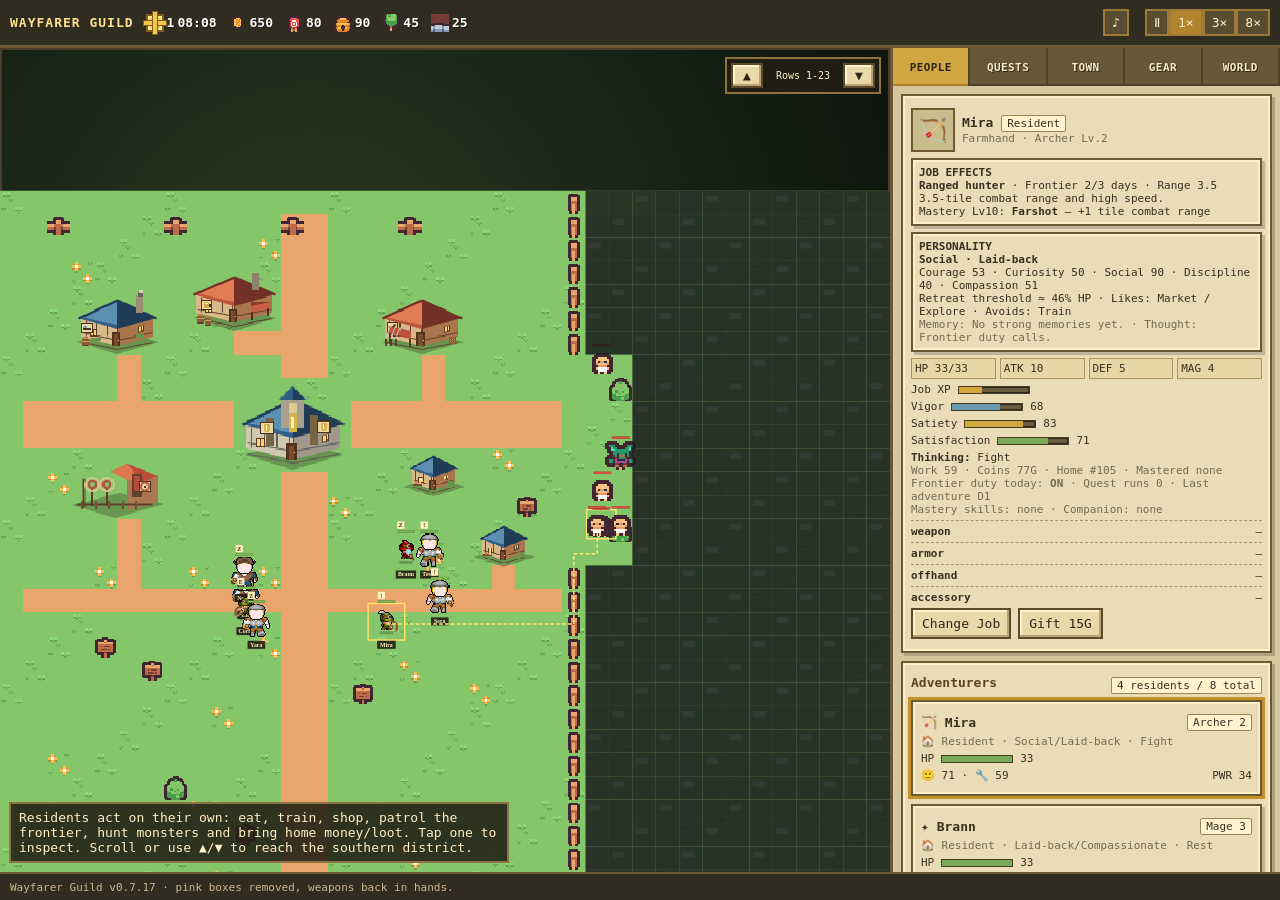
==== commit 89b374fc: "v0.7.17: chroma-key Eldiran magenta, per-source hand anchors" ====
--- a/index.html
+++ b/index.html
@@ -49,7 +49,7 @@
     </section>
   </aside>
 </div>
-<footer id="footer">Wayfarer Guild v0.7.16 · twelve jobs, twelve distinct outfits.</footer>
+<footer id="footer">Wayfarer Guild v0.7.17 · pink boxes removed, weapons back in hands.</footer>
 </div>
 <div class="modal" id="jobModal"><div class="modalBox"><h2>Change Job</h2><div id="jobChoices"></div><button onclick="closeModal('jobModal')">Cancel</button></div></div>
 <div class="modal" id="eventModal"><div class="modalBox"><h2>Village Event</h2><div id="eventChoices"></div><button onclick="closeModal('eventModal')">Cancel</button></div></div>
@@ -62,9 +62,12 @@
 PX.town.src='assets/art/kenney-tiny-town.png';PX.dungeon.src='assets/art/kenney-tiny-dungeon.png';
 const PUNY_JOB_FILES={archer:'Archer-Green.png',mage:'Mage-Red.png',blacksmith:'Human-Worker-Red.png',farmer:'Human-Worker-Cyan.png'},PUNY_JOBS={};
 for(const[k,file]of Object.entries(PUNY_JOB_FILES)){let img=new Image();img.src='assets/art/puny-characters/'+file;PUNY_JOBS[k]=img}
-const ELDIRAN=new Image();ELDIRAN.src='assets/art/eldiran/RPGCharacterSprites32x32.png';
+const ELDIRAN_RAW=new Image();ELDIRAN_RAW.src='assets/art/eldiran/RPGCharacterSprites32x32.png';
+const ELDIRAN=document.createElement('canvas');let ELDIRAN_READY=false;
+ELDIRAN_RAW.onload=()=>{try{ELDIRAN.width=384;ELDIRAN.height=672;let g=ELDIRAN.getContext('2d');g.drawImage(ELDIRAN_RAW,0,0);let d=g.getImageData(0,0,384,672),px=d.data;for(let i=0;i<px.length;i+=4){if(px[i]===255&&px[i+1]===0&&px[i+2]===255)px[i+3]=0}g.putImageData(d,0,0);ELDIRAN_READY=true}catch{}};
+function eldiranReady(){return ELDIRAN_READY}
 const ELDIRAN_JOB_ROWS={adventurer:9,fighter:16,cleric:6,knight:4,ninja:8,wizard:5,paladin:17,researcher:10};
-function jobBodySrc(key){if(ELDIRAN_JOB_ROWS[key]!=null&&ELDIRAN.complete&&ELDIRAN.naturalWidth)return{img:ELDIRAN,row:ELDIRAN_JOB_ROWS[key],cols:3};let f=PUNY_JOB_FILES[key],im=f&&PUNY_JOBS[key];if(im&&im.complete&&im.naturalWidth)return{img:im,row:2,cols:24};return null}
+function jobBodySrc(key){if(ELDIRAN_JOB_ROWS[key]!=null&&ELDIRAN_READY)return{img:ELDIRAN,row:ELDIRAN_JOB_ROWS[key],cols:3};let f=PUNY_JOB_FILES[key],im=f&&PUNY_JOBS[key];if(im&&im.complete&&im.naturalWidth)return{img:im,row:2,cols:24};return null}
 const PUNY_HAND_ANCHORS=[[3.5,4],[3.5,4],[4.5,5],[2.5,5],[4.5,2.5]],PUNY_OFFHAND_ANCHORS=[[-3,4],[-3,4],[-2.5,5],[-4,5],[-2.5,2.5]];
 const TINY_CREATURES=new Image();TINY_CREATURES.src='assets/art/tiny-creatures/tilemap.png';
 const TINY_MONSTER_TILE={skeleton:1,goblin:10,orc:11,mushroom:13,cyclops:20,wolf:23,dragon:34,ghost:65,slime:84,bat:118,bee:120,boar:140};
@@ -79,7 +82,9 @@
 function expandSpriteRle(r){let out='';for(let i=0;i<r.length;i+=2)out+=r[i].repeat(parseInt(r[i+1],36));return out}
 function spriteCanvas(group,key){let cache=CUSTOM_CACHE[group],hit=cache[key];if(hit)return hit;let cv=document.createElement('canvas');cv.width=24;cv.height=24;let cx=cv.getContext('2d');cx.imageSmoothingEnabled=false;let drawer=window.CUSTOM_SPRITE_DRAWERS?.[group]?.[key];if(drawer){drawer(cx);cache[key]=cv;return cv}let src=CUSTOM_SPRITE_DATA?.[group]?.[key];if(!src)return null;let im=cx.createImageData(24,24),s=expandSpriteRle(src.r);for(let i=0;i<576;i++){let p=+s[i];if(!p)continue;let h=src.p[p],o=i*4;im.data[o]=parseInt(h.slice(1,3),16);im.data[o+1]=parseInt(h.slice(3,5),16);im.data[o+2]=parseInt(h.slice(5,7),16);im.data[o+3]=255}cx.putImageData(im,0,0);cache[key]=cv;return cv}
 function punyFrame(scaleY=1){return scaleY<.999?1+Math.floor(ANIM_TIME*8)%4:0}
-function punyHandAnchor(frame,bodySize,facing=1,offhand=false){let list=offhand?PUNY_OFFHAND_ANCHORS:PUNY_HAND_ANCHORS,[dx,dy]=list[frame]||list[0],scale=bodySize/32;return{x:dx*scale*facing,y:dy*scale,scale,frame}}
+const ELDIRAN_HAND_ANCHORS=[[8.5,4],[8.5,4],[9,5],[8,5],[9,3.5]],ELDIRAN_OFFHAND_ANCHORS=[[-8.5,4],[-8.5,4],[-9,5],[-8,5],[-9,3.5]];
+function punyHandAnchor(frame,bodySize,facing=1,offhand=false,src='puny'){let list=src==='eldiran'?(offhand?ELDIRAN_OFFHAND_ANCHORS:ELDIRAN_HAND_ANCHORS):(offhand?PUNY_OFFHAND_ANCHORS:PUNY_HAND_ANCHORS),[dx,dy]=list[frame]||list[0],scale=bodySize/32;return{x:dx*scale*facing,y:dy*scale,scale,frame}}
+function anchorSrc(p){return ELDIRAN_JOB_ROWS[jobVisualKey(p&&p.job)]!=null?'eldiran':'puny'}
 const ACTOR_METRICS={town:{body:36,scale:1.3,dy:-3,hpDy:-32,hpW:24,nameDy:23,nameH:11,selX:-25,selY:-28,selW:50,selH:50,taskX:-12,taskY:-44,koX:-23,koY:-25,koWH:46,cargoDx:11,cargoDy:-10,shadowDy:10},dungeon:{body:29,scale:1.3,dy:0,partyHpDy:-25,partyHpW:24,koX:-20,koY:-20,koWH:40},facility:{body:20,scale:1.3,dy:0,sel:15}};
 function actorMetrics(scope){return ACTOR_METRICS[scope]||ACTOR_METRICS.town}
 function actorEnvelope(scope){let m=actorMetrics(scope),h=m.body*m.scale/2,dy=m.dy||0;return{top:dy-h,bottom:dy+h,halfW:h}}
@@ -131,7 +136,7 @@
 function drawGripCap(x,y,scale){let s=Math.max(2,Math.round(3*scale));ctx.fillStyle='#513527';ctx.fillRect(Math.round(x-s/2-1),Math.round(y-s/2-1),s+2,s+2);ctx.fillStyle='#d39a68';ctx.fillRect(Math.round(x-s/2),Math.round(y-s/2),s,s)}
 function supportGripTarget(v,pose,size,scale,blocked=false){if(blocked||!pose.attacking)return null;if(v.kind==='arrow'&&pose.draw>.05)return{x:-3*scale-pose.draw*size*.22,y:0};if(v.kind==='hammer'||v.kind==='axe')return{x:0,y:size*.12};if((v.kind==='magic'||v.kind==='holy')&&(pose.phase==='focus'||pose.phase==='cast'))return{x:0,y:size*.16};return null}
 function weaponPoint(pose,cx,cy,point){let c=Math.cos(pose.angle),s=Math.sin(pose.angle);return{x:cx+pose.facing*(c*point.x-s*point.y),y:cy+s*point.x+c*point.y}}
-function drawSupportGrip(p,v,pose,x,y,cx,cy,bodySize,bob,frame,size,scale){let target=supportGripTarget(v,pose,size,scale,!!offhandVisual(p));if(!target)return;let bodyHand=punyHandAnchor(frame,bodySize,pose.facing,true),sx=x+bodyHand.x,sy=y+bodyHand.y-bob,end=weaponPoint(pose,cx,cy,target);ctx.save();ctx.lineCap='round';ctx.strokeStyle='#513527';ctx.lineWidth=Math.max(3,4*scale);ctx.beginPath();ctx.moveTo(Math.round(sx),Math.round(sy));ctx.lineTo(Math.round(end.x),Math.round(end.y));ctx.stroke();ctx.strokeStyle='#d39a68';ctx.lineWidth=Math.max(1,2*scale);ctx.stroke();ctx.restore();drawGripCap(end.x,end.y,scale*.9)}
+function drawSupportGrip(p,v,pose,x,y,cx,cy,bodySize,bob,frame,size,scale){let target=supportGripTarget(v,pose,size,scale,!!offhandVisual(p));if(!target)return;let bodyHand=punyHandAnchor(frame,bodySize,pose.facing,true,anchorSrc(p)),sx=x+bodyHand.x,sy=y+bodyHand.y-bob,end=weaponPoint(pose,cx,cy,target);ctx.save();ctx.lineCap='round';ctx.strokeStyle='#513527';ctx.lineWidth=Math.max(3,4*scale);ctx.beginPath();ctx.moveTo(Math.round(sx),Math.round(sy));ctx.lineTo(Math.round(end.x),Math.round(end.y));ctx.stroke();ctx.strokeStyle='#d39a68';ctx.lineWidth=Math.max(1,2*scale);ctx.stroke();ctx.restore();drawGripCap(end.x,end.y,scale*.9)}
 const ATTACK_DURATION={melee:.42,axe:.46,hammer:.52,arrow:.46,magic:.52,holy:.52};
 const ATTACK_CONTACT={melee:.56,axe:.59,hammer:.63,arrow:.48,magic:.42,holy:.42};
 function attackPose(kind,t){let q=Math.max(0,Math.min(1,t)),ease=n=>n*n*(3-2*n),mix=(a,b,n)=>a+(b-a)*ease(Math.max(0,Math.min(1,n))),angle=-.55,phase='idle',draw=0,pulse=0;if(kind==='arrow'){if(q<.48){phase='draw';draw=ease(q/.48);angle=mix(-.55,-.12,q/.48)}else if(q<.64){phase='release';draw=1-ease((q-.48)/.16);angle=mix(-.12,-.28,(q-.48)/.16)}else{phase='recover';angle=mix(-.28,-.55,(q-.64)/.36)}}else if(kind==='magic'||kind==='holy'){if(q<.42){phase='focus';pulse=ease(q/.42);angle=mix(-.55,-1.18,q/.42)}else if(q<.64){phase='cast';pulse=1;angle=mix(-1.18,-.82,(q-.42)/.22)}else{phase='recover';pulse=1-ease((q-.64)/.36);angle=mix(-.82,-.55,(q-.64)/.36)}}else{let heavy=kind==='hammer',cleave=kind==='axe',wind=heavy?.36:cleave?.3:.25,hit=heavy?.63:cleave?.59:.56,start=heavy?-1.78:cleave?-1.62:-1.45,end=heavy?.52:cleave?.95:.82;if(q<wind){phase='windup';angle=mix(-.55,start,q/wind)}else if(q<hit){phase='strike';angle=mix(start,end,(q-wind)/(hit-wind))}else{phase='recover';angle=mix(end,-.55,(q-hit)/(1-hit))}}return{angle,phase,draw,pulse}}
@@ -139,8 +144,8 @@
 function attackAim(kind,dx,dy,restFacing=1){let d=Math.hypot(dx,dy),f=Math.abs(dx)>.05?(dx<0?-1:1):(restFacing<0?-1:1),vertical=d>.05?dy/d:0,tilt=kind==='arrow'?Math.max(-1.05,Math.min(1.05,Math.atan2(dy,Math.max(.05,Math.abs(dx))))):vertical*(kind==='magic'||kind==='holy'?.42:.55);return{facing:f,vertical,tilt,behind:vertical<-.35}}
 function attackTiming(kind){let duration=ATTACK_DURATION[kind]??ATTACK_DURATION.melee,release=duration*(ATTACK_CONTACT[kind]??ATTACK_CONTACT.melee),travel=kind==='arrow'?.24:kind==='magic'||kind==='holy'?.32:0;return{duration,release,impact:release+travel,travel}}
 function weaponPose(p,scope){if(scope==='auto')scope=p.questing&&S.activeQuest?.dungeon?'dungeon':'town';let a=ATTACK_ANIM.get(p.id),st=scope==='dungeon'?S.activeQuest?.dungeon?.party?.[p.id]:null,restFacing=st?.facing??p.facing,active=!!a&&a.scope===scope,t=active?1-a.life/a.max:0,anim=active?attackPose(a.kind,t):attackPose('idle',0),aim=active?attackAim(a.kind,a.dx,a.dy,restFacing):attackAim('idle',0,0,restFacing);return{facing:aim.facing,angle:anim.angle+aim.tilt,aimTilt:aim.tilt,vertical:aim.vertical,behind:active&&aim.behind,attacking:active,t,phase:anim.phase,draw:anim.draw,pulse:anim.pulse,trail:active?attackTrail(a.kind,t):0}}
-function drawCarriedWeapon(p,x,y,scope,bodySize=48,bob=0,frame=0){if(p.ko)return;let v=weaponVisual(p),pose=weaponPose(p,scope),hand=punyHandAnchor(frame,bodySize,pose.facing),scale=bodySize/48,size=(v.kind==='arrow'?20:18)*scale*v.scale,cx=x+hand.x,cy=y+hand.y-bob;if(v.atlas!=null){let col=v.atlas%PX.cols,row=Math.floor(v.atlas/PX.cols);ctx.save();ctx.imageSmoothingEnabled=false;ctx.translate(Math.round(cx),Math.round(cy));ctx.scale(pose.facing,1);ctx.rotate(pose.angle);drawWeaponTrail(v,pose,size,scale,p.equipment?.weapon);ctx.drawImage(PX.dungeon,col*PX.step,row*PX.step,PX.size,PX.size,-size/2,-size*.75,size,size);drawWeaponIdentity(v,p.equipment?.weapon,size,scale);ctx.restore();drawSupportGrip(p,v,pose,x,y,cx,cy,bodySize,bob,frame,size,scale);drawGripCap(cx,cy,scale);drawEquipmentGlint(p.equipment?.weapon,cx,cy-size*.25,size);return}ctx.save();ctx.translate(Math.round(cx),Math.round(cy));ctx.scale(pose.facing,1);ctx.rotate(pose.angle);ctx.lineCap='square';drawWeaponTrail(v,pose,size,scale,p.equipment?.weapon);if(v.kind==='arrow'){let notch=-3*scale-pose.draw*size*.22;ctx.strokeStyle=v.style==='hunter'?'#6b3f22':'#8b552d';ctx.lineWidth=Math.max(2,3*scale);ctx.beginPath();ctx.arc(0,0,size*.38,-1.35,1.35);ctx.stroke();ctx.strokeStyle='#e9dfbd';ctx.lineWidth=1;ctx.beginPath();ctx.moveTo(2*scale,-size*.37);ctx.lineTo(notch,0);ctx.lineTo(2*scale,size*.37);ctx.stroke();if(pose.draw>.08){ctx.strokeStyle='#d8e1df';ctx.beginPath();ctx.moveTo(notch-size*.08,0);ctx.lineTo(size*.42,0);ctx.stroke();ctx.fillStyle='#f7ffff';ctx.beginPath();ctx.moveTo(size*.42,0);ctx.lineTo(size*.27,-2*scale);ctx.lineTo(size*.27,2*scale);ctx.fill()}}else if(v.kind==='magic'||v.kind==='holy'){ctx.fillStyle=v.style==='oak'?'#64401f':'#704427';ctx.fillRect(-1*scale,-size*.42,3*scale,size*.82);ctx.fillStyle=v.kind==='holy'?'#ffe36a':'#77d7f3';ctx.fillRect(-3*scale,-size*.5,7*scale,6*scale);ctx.fillStyle='#fff5b8';ctx.fillRect(-1*scale,-size*.47,3*scale,3*scale);if(pose.pulse>.05){ctx.globalAlpha=.35+.35*pose.pulse;ctx.fillStyle=v.kind==='holy'?'#fff3a1':'#b9f3ff';ctx.beginPath();ctx.arc(.5*scale,-size*.39,size*(.18+.12*pose.pulse),0,Math.PI*2);ctx.fill();ctx.globalAlpha=1}}else{ctx.fillStyle='#704427';ctx.fillRect(-2*scale,size*.12,4*scale,size*.32);ctx.fillStyle='#d8e1df';ctx.fillRect(-2*scale,-size*.42,5*scale,size*.58);ctx.fillStyle='#f7ffff';ctx.fillRect(1*scale,-size*.38,2*scale,size*.48);ctx.fillStyle='#c99a45';ctx.fillRect(-5*scale,size*.06,10*scale,3*scale)}drawWeaponIdentity(v,p.equipment?.weapon,size,scale);ctx.restore();drawSupportGrip(p,v,pose,x,y,cx,cy,bodySize,bob,frame,size,scale);drawGripCap(cx,cy,scale);drawEquipmentGlint(p.equipment?.weapon,cx,cy,size)}
-function drawOffhand(p,x,y,bodySize=48,bob=0,scope='auto',frame=0){let v=offhandVisual(p);if(!v||p.ko)return;let facing=weaponPose(p,scope).facing,hand=punyHandAnchor(frame,bodySize,facing,true),scale=bodySize/48,size=14*scale,cx=Math.round(x+hand.x),cy=Math.round(y+hand.y-bob);ctx.save();ctx.translate(cx,cy);ctx.scale(scale,scale);if(v.kind==='book'){ctx.fillStyle='#5d4385';ctx.fillRect(-6,-7,12,14);ctx.fillStyle='#d8bb61';ctx.fillRect(-1,-5,2,10);ctx.fillRect(-4,-1,8,2);ctx.strokeStyle='#2d2440';ctx.strokeRect(-6,-7,12,14)}else{ctx.fillStyle=v.kind==='woodShield'?'#8c582f':'#9ba9ad';ctx.fillRect(-6,-6,12,11);ctx.fillStyle=v.kind==='woodShield'?'#c28a4d':'#dce5e3';ctx.fillRect(-3,-4,6,7);ctx.fillStyle='#5a412b';ctx.fillRect(-1,-5,2,9);ctx.strokeStyle='#473526';ctx.strokeRect(-6,-6,12,11)}ctx.restore();drawEquipmentGlint(p.equipment?.offhand,cx,cy,size)}
+function drawCarriedWeapon(p,x,y,scope,bodySize=48,bob=0,frame=0){if(p.ko)return;let v=weaponVisual(p),pose=weaponPose(p,scope),hand=punyHandAnchor(frame,bodySize,pose.facing,false,anchorSrc(p)),scale=bodySize/48,size=(v.kind==='arrow'?20:18)*scale*v.scale,cx=x+hand.x,cy=y+hand.y-bob;if(v.atlas!=null){let col=v.atlas%PX.cols,row=Math.floor(v.atlas/PX.cols);ctx.save();ctx.imageSmoothingEnabled=false;ctx.translate(Math.round(cx),Math.round(cy));ctx.scale(pose.facing,1);ctx.rotate(pose.angle);drawWeaponTrail(v,pose,size,scale,p.equipment?.weapon);ctx.drawImage(PX.dungeon,col*PX.step,row*PX.step,PX.size,PX.size,-size/2,-size*.75,size,size);drawWeaponIdentity(v,p.equipment?.weapon,size,scale);ctx.restore();drawSupportGrip(p,v,pose,x,y,cx,cy,bodySize,bob,frame,size,scale);drawGripCap(cx,cy,scale);drawEquipmentGlint(p.equipment?.weapon,cx,cy-size*.25,size);return}ctx.save();ctx.translate(Math.round(cx),Math.round(cy));ctx.scale(pose.facing,1);ctx.rotate(pose.angle);ctx.lineCap='square';drawWeaponTrail(v,pose,size,scale,p.equipment?.weapon);if(v.kind==='arrow'){let notch=-3*scale-pose.draw*size*.22;ctx.strokeStyle=v.style==='hunter'?'#6b3f22':'#8b552d';ctx.lineWidth=Math.max(2,3*scale);ctx.beginPath();ctx.arc(0,0,size*.38,-1.35,1.35);ctx.stroke();ctx.strokeStyle='#e9dfbd';ctx.lineWidth=1;ctx.beginPath();ctx.moveTo(2*scale,-size*.37);ctx.lineTo(notch,0);ctx.lineTo(2*scale,size*.37);ctx.stroke();if(pose.draw>.08){ctx.strokeStyle='#d8e1df';ctx.beginPath();ctx.moveTo(notch-size*.08,0);ctx.lineTo(size*.42,0);ctx.stroke();ctx.fillStyle='#f7ffff';ctx.beginPath();ctx.moveTo(size*.42,0);ctx.lineTo(size*.27,-2*scale);ctx.lineTo(size*.27,2*scale);ctx.fill()}}else if(v.kind==='magic'||v.kind==='holy'){ctx.fillStyle=v.style==='oak'?'#64401f':'#704427';ctx.fillRect(-1*scale,-size*.42,3*scale,size*.82);ctx.fillStyle=v.kind==='holy'?'#ffe36a':'#77d7f3';ctx.fillRect(-3*scale,-size*.5,7*scale,6*scale);ctx.fillStyle='#fff5b8';ctx.fillRect(-1*scale,-size*.47,3*scale,3*scale);if(pose.pulse>.05){ctx.globalAlpha=.35+.35*pose.pulse;ctx.fillStyle=v.kind==='holy'?'#fff3a1':'#b9f3ff';ctx.beginPath();ctx.arc(.5*scale,-size*.39,size*(.18+.12*pose.pulse),0,Math.PI*2);ctx.fill();ctx.globalAlpha=1}}else{ctx.fillStyle='#704427';ctx.fillRect(-2*scale,size*.12,4*scale,size*.32);ctx.fillStyle='#d8e1df';ctx.fillRect(-2*scale,-size*.42,5*scale,size*.58);ctx.fillStyle='#f7ffff';ctx.fillRect(1*scale,-size*.38,2*scale,size*.48);ctx.fillStyle='#c99a45';ctx.fillRect(-5*scale,size*.06,10*scale,3*scale)}drawWeaponIdentity(v,p.equipment?.weapon,size,scale);ctx.restore();drawSupportGrip(p,v,pose,x,y,cx,cy,bodySize,bob,frame,size,scale);drawGripCap(cx,cy,scale);drawEquipmentGlint(p.equipment?.weapon,cx,cy,size)}
+function drawOffhand(p,x,y,bodySize=48,bob=0,scope='auto',frame=0){let v=offhandVisual(p);if(!v||p.ko)return;let facing=weaponPose(p,scope).facing,hand=punyHandAnchor(frame,bodySize,facing,true,anchorSrc(p)),scale=bodySize/48,size=14*scale,cx=Math.round(x+hand.x),cy=Math.round(y+hand.y-bob);ctx.save();ctx.translate(cx,cy);ctx.scale(scale,scale);if(v.kind==='book'){ctx.fillStyle='#5d4385';ctx.fillRect(-6,-7,12,14);ctx.fillStyle='#d8bb61';ctx.fillRect(-1,-5,2,10);ctx.fillRect(-4,-1,8,2);ctx.strokeStyle='#2d2440';ctx.strokeRect(-6,-7,12,14)}else{ctx.fillStyle=v.kind==='woodShield'?'#8c582f':'#9ba9ad';ctx.fillRect(-6,-6,12,11);ctx.fillStyle=v.kind==='woodShield'?'#c28a4d':'#dce5e3';ctx.fillRect(-3,-4,6,7);ctx.fillStyle='#5a412b';ctx.fillRect(-1,-5,2,9);ctx.strokeStyle='#473526';ctx.strokeRect(-6,-6,12,11)}ctx.restore();drawEquipmentGlint(p.equipment?.offhand,cx,cy,size)}
 function drawArmorBack(p,x,y,bodySize=48,bob=0){let v=armorVisual(p);if(!v||p.ko)return;let scale=bodySize/48,yy=Math.round(y-2*scale-bob);ctx.save();ctx.translate(Math.round(x),yy);ctx.scale(scale,scale);ctx.fillStyle=v.color;if(v.kind==='cloak'){ctx.fillRect(-10,-4,20,16);ctx.fillStyle='#3f603d';ctx.fillRect(-8,8,16,5)}else if(v.kind==='robe'){ctx.fillRect(-9,0,18,14);ctx.fillStyle='#b58ad0';ctx.fillRect(-7,9,14,3)}else{ctx.fillRect(-11,-2,22,8);ctx.fillStyle=v.kind==='mail'?'#d9e1df':'#c58a58';ctx.fillRect(-8,0,16,4)}ctx.restore()}
 function critChance(p){let c=.07;if(p.job==='Ninja')c+=.08;if((p.equipment?.accessory?.base||p.equipment?.accessory?.name||'').includes('Lucky'))c+=.04;return Math.min(.22,c)}
 function actorAttack(id,scope,sx,sy,tx,ty,kind){let duration=ATTACK_DURATION[kind]??ATTACK_DURATION.melee;ATTACK_ANIM.set(id,{scope,life:duration,max:duration,dx:tx-sx,dy:ty-sy,kind})}
@@ -459,7 +464,7 @@
   catch(err){S=previous;selectedId=previousSelected;loadFailed=restart;if(!restart)render();alert('Could not import save: '+err.message);return}
   loadFailed=false;if(restart){location.reload();return}log('Imported save successfully.');render();
 };rd.readAsText(f)};
-window.__WAYFARER_DEBUG__={state:()=>S,chooseTask,updatePawn,updateMonster,update,useBuilding,repairAllStates,repairHousing,repairPawnState,building,buildingForTask,deployExplore,frontierTarget,townThreatFor,defendTown,placeBuilding,buildCheck,spawnMonster,desiredMonsterCount,stats,save,migrate,astar,mapSpec:()=>({cols:COLS,rows:ROWS,viewRows:VIEW_ROWS,townMaxX:TOWN_MAX_X,populationCap:POPULATION_CAP}),setCamera,camera:()=>cameraY,canvasPos,punyJobFiles:()=>({...PUNY_JOB_FILES}),punyHandAnchor,tinyMonsterTiles:()=>({...TINY_MONSTER_TILE}),jobSprites:()=>({...JOB_SPRITE}),weaponVisual,weaponPose,attackPose,attackTrail,attackAim,attackTiming,supportGripTarget,weaponPoint,combatBarkText,queueCombatBark,updateBarks,barks:()=>BARKS,attackDuration:()=>({...ATTACK_DURATION}),addFx,updateFx,hurtTarget,hurtOffset,offhandVisual,armorVisual,rarityColor,weaponAffinity,itemScore,giveItem,unequipItem,equipAll,fx:()=>FX,attackAnim:()=>ATTACK_ANIM,hurtAnim:()=>HURT_ANIM,celebrate:()=>CELEBRATE,critChance,weaponKind,personalityFor,ensurePersonality,personalityTraits,personalityBias,retreatHpRatio,shouldRetreat,retreatFromCombat,memoryText,fightTick,rescueTick,volunteers,frontierDuty,adventureNeed,dayPhase,sleepWindow,killMonster,startQuest,questTick,finishQuest,dungeonTick,availableJobs,changeJob,research,holdEvent,audioMode,audioLevels,setAudioLevel,audioTick,duckMusic,sfx,unlockAudio,actorMetrics,actorEnvelope,enemyHpDy,eldiranJobRows:()=>({...ELDIRAN_JOB_ROWS}),jobBodySrc};
+window.__WAYFARER_DEBUG__={state:()=>S,chooseTask,updatePawn,updateMonster,update,useBuilding,repairAllStates,repairHousing,repairPawnState,building,buildingForTask,deployExplore,frontierTarget,townThreatFor,defendTown,placeBuilding,buildCheck,spawnMonster,desiredMonsterCount,stats,save,migrate,astar,mapSpec:()=>({cols:COLS,rows:ROWS,viewRows:VIEW_ROWS,townMaxX:TOWN_MAX_X,populationCap:POPULATION_CAP}),setCamera,camera:()=>cameraY,canvasPos,punyJobFiles:()=>({...PUNY_JOB_FILES}),punyHandAnchor,tinyMonsterTiles:()=>({...TINY_MONSTER_TILE}),jobSprites:()=>({...JOB_SPRITE}),weaponVisual,weaponPose,attackPose,attackTrail,attackAim,attackTiming,supportGripTarget,weaponPoint,combatBarkText,queueCombatBark,updateBarks,barks:()=>BARKS,attackDuration:()=>({...ATTACK_DURATION}),addFx,updateFx,hurtTarget,hurtOffset,offhandVisual,armorVisual,rarityColor,weaponAffinity,itemScore,giveItem,unequipItem,equipAll,fx:()=>FX,attackAnim:()=>ATTACK_ANIM,hurtAnim:()=>HURT_ANIM,celebrate:()=>CELEBRATE,critChance,weaponKind,personalityFor,ensurePersonality,personalityTraits,personalityBias,retreatHpRatio,shouldRetreat,retreatFromCombat,memoryText,fightTick,rescueTick,volunteers,frontierDuty,adventureNeed,dayPhase,sleepWindow,killMonster,startQuest,questTick,finishQuest,dungeonTick,availableJobs,changeJob,research,holdEvent,audioMode,audioLevels,setAudioLevel,audioTick,duckMusic,sfx,unlockAudio,actorMetrics,actorEnvelope,enemyHpDy,eldiranJobRows:()=>({...ELDIRAN_JOB_ROWS}),jobBodySrc,eldiranReady,anchorSrc};
 let startupState=S;
 try{if(!load())init();else{selectedId=S.pawns[0]?.id||null;log('Welcome back to Wayfarer Guild.')}resize();render()}catch(err){S=startupState;loadFailed=true;let hint=document.getElementById('mapHint');hint.style.display='block';hint.textContent='Save could not be loaded. Original data is preserved. Import a valid backup to resume.';return}PX.town.onload=()=>render();PX.dungeon.onload=()=>render();
 function loop(ts){let dt=Math.min(.06,(ts-last)/1000||0);last=ts;acc+=dt;while(acc>=1/30){update(1/30);acc-=1/30}draw();audioTick();if(Math.floor(ts/350)!==Math.floor((ts-dt*1000)/350))render();requestAnimationFrame(loop)}requestAnimationFrame(loop);
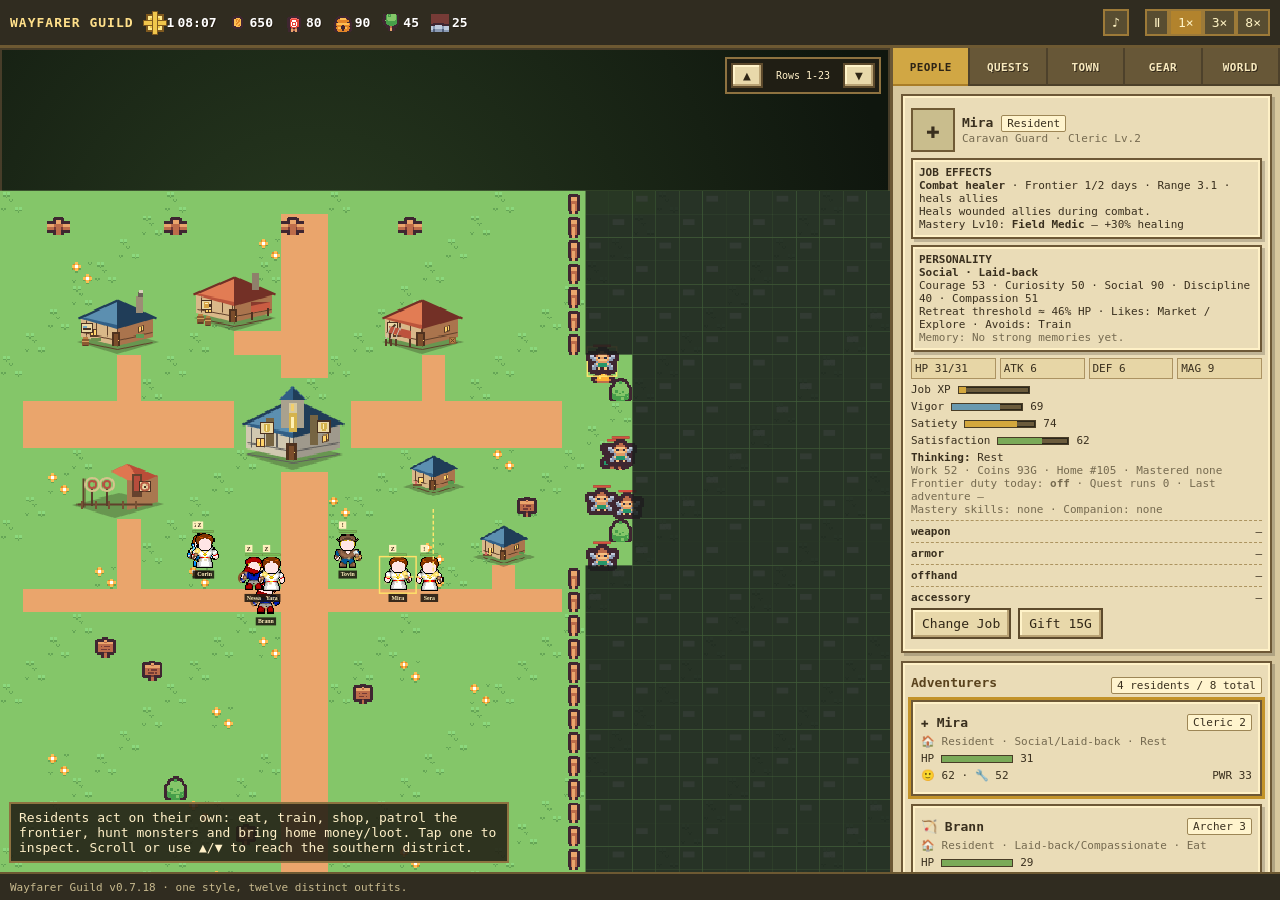
==== commit f9e6a679: "v0.7.18: one style - all 12 jobs on Eldiran rows, Puny job sheets removed" ====
--- a/index.html
+++ b/index.html
@@ -49,7 +49,7 @@
     </section>
   </aside>
 </div>
-<footer id="footer">Wayfarer Guild v0.7.17 · pink boxes removed, weapons back in hands.</footer>
+<footer id="footer">Wayfarer Guild v0.7.18 · one style, twelve distinct outfits.</footer>
 </div>
 <div class="modal" id="jobModal"><div class="modalBox"><h2>Change Job</h2><div id="jobChoices"></div><button onclick="closeModal('jobModal')">Cancel</button></div></div>
 <div class="modal" id="eventModal"><div class="modalBox"><h2>Village Event</h2><div id="eventChoices"></div><button onclick="closeModal('eventModal')">Cancel</button></div></div>
@@ -60,13 +60,13 @@
 const TILE=32,COLS=38,ROWS=33,VIEW_ROWS=23,TOWN_MAX_X=24,POPULATION_CAP=30,DTILE=32,DW=18,DH=11;const canvas=document.getElementById('world'),ctx=canvas.getContext('2d');let dpr=1,last=0,acc=0,speed=1,selectedId=null,buildType=null,buildPreview=null,exploreMode=false,autosaveClock=0,viewMode='town',cameraY=0;
 const PX={size:16,step:17,cols:12,town:new Image(),dungeon:new Image()};
 PX.town.src='assets/art/kenney-tiny-town.png';PX.dungeon.src='assets/art/kenney-tiny-dungeon.png';
-const PUNY_JOB_FILES={archer:'Archer-Green.png',mage:'Mage-Red.png',blacksmith:'Human-Worker-Red.png',farmer:'Human-Worker-Cyan.png'},PUNY_JOBS={};
+const PUNY_JOB_FILES={},PUNY_JOBS={};
 for(const[k,file]of Object.entries(PUNY_JOB_FILES)){let img=new Image();img.src='assets/art/puny-characters/'+file;PUNY_JOBS[k]=img}
 const ELDIRAN_RAW=new Image();ELDIRAN_RAW.src='assets/art/eldiran/RPGCharacterSprites32x32.png';
 const ELDIRAN=document.createElement('canvas');let ELDIRAN_READY=false;
 ELDIRAN_RAW.onload=()=>{try{ELDIRAN.width=384;ELDIRAN.height=672;let g=ELDIRAN.getContext('2d');g.drawImage(ELDIRAN_RAW,0,0);let d=g.getImageData(0,0,384,672),px=d.data;for(let i=0;i<px.length;i+=4){if(px[i]===255&&px[i+1]===0&&px[i+2]===255)px[i+3]=0}g.putImageData(d,0,0);ELDIRAN_READY=true}catch{}};
 function eldiranReady(){return ELDIRAN_READY}
-const ELDIRAN_JOB_ROWS={adventurer:9,fighter:16,cleric:6,knight:4,ninja:8,wizard:5,paladin:17,researcher:10};
+const ELDIRAN_JOB_ROWS={adventurer:9,fighter:16,archer:3,mage:10,cleric:6,knight:4,ninja:8,wizard:5,paladin:17,farmer:2,blacksmith:18,researcher:12};
 function jobBodySrc(key){if(ELDIRAN_JOB_ROWS[key]!=null&&ELDIRAN_READY)return{img:ELDIRAN,row:ELDIRAN_JOB_ROWS[key],cols:3};let f=PUNY_JOB_FILES[key],im=f&&PUNY_JOBS[key];if(im&&im.complete&&im.naturalWidth)return{img:im,row:2,cols:24};return null}
 const PUNY_HAND_ANCHORS=[[3.5,4],[3.5,4],[4.5,5],[2.5,5],[4.5,2.5]],PUNY_OFFHAND_ANCHORS=[[-3,4],[-3,4],[-2.5,5],[-4,5],[-2.5,2.5]];
 const TINY_CREATURES=new Image();TINY_CREATURES.src='assets/art/tiny-creatures/tilemap.png';
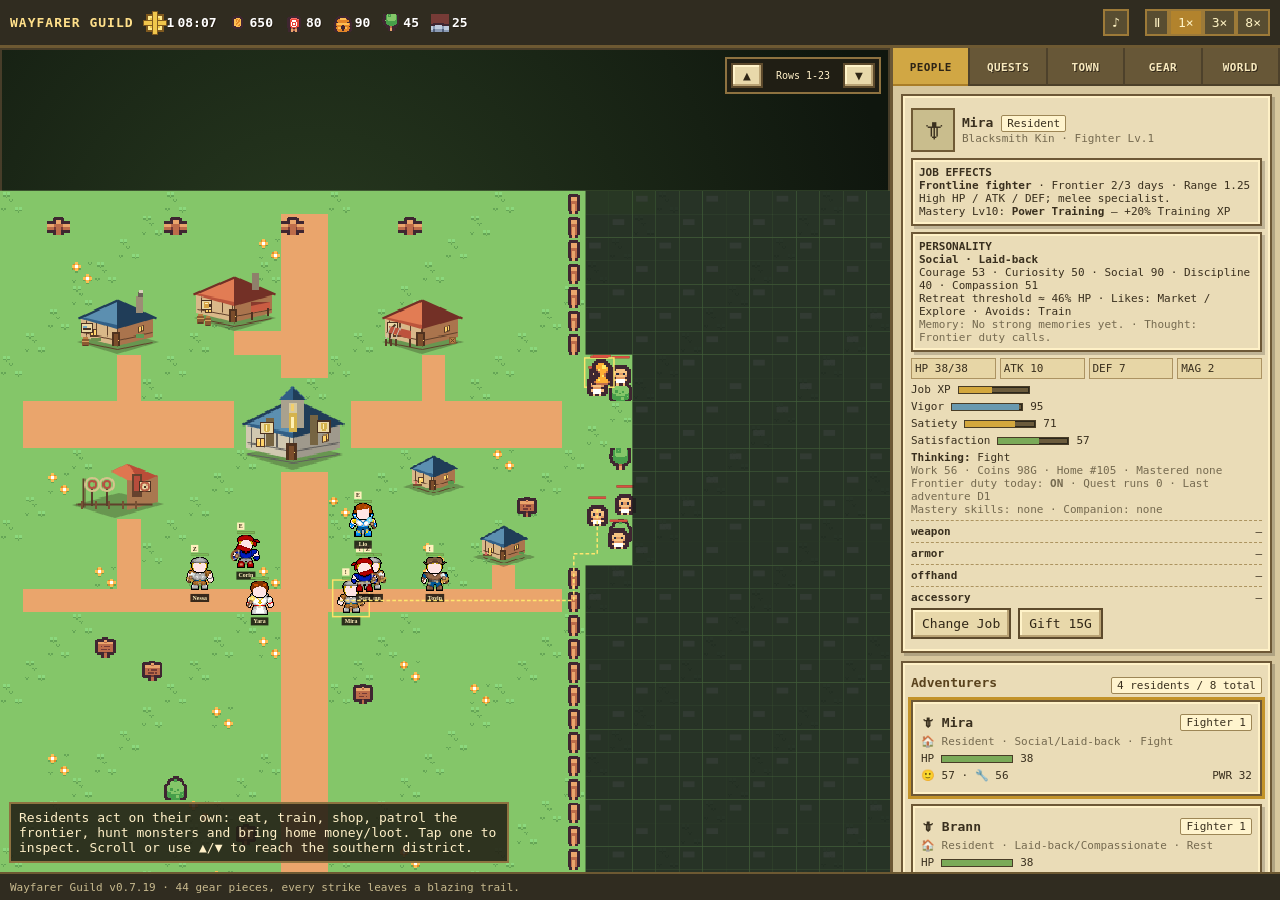
==== commit e89d2355: "v0.7.19: 44-piece gear catalog + exaggerated strike trails" ====
--- a/index.html
+++ b/index.html
@@ -49,7 +49,7 @@
     </section>
   </aside>
 </div>
-<footer id="footer">Wayfarer Guild v0.7.18 · one style, twelve distinct outfits.</footer>
+<footer id="footer">Wayfarer Guild v0.7.19 · 44 gear pieces, every strike leaves a blazing trail.</footer>
 </div>
 <div class="modal" id="jobModal"><div class="modalBox"><h2>Change Job</h2><div id="jobChoices"></div><button onclick="closeModal('jobModal')">Cancel</button></div></div>
 <div class="modal" id="eventModal"><div class="modalBox"><h2>Village Event</h2><div id="eventChoices"></div><button onclick="closeModal('eventModal')">Cancel</button></div></div>
@@ -124,15 +124,15 @@
 
 function unlockAudio(){if(audioCtx){try{if(audioCtx.state==='suspended')audioCtx.resume().catch(()=>{})}catch{}return}let A=window.AudioContext||window.webkitAudioContext;if(!A)return;try{audioCtx=new A();audioBuses()}catch{}}
 function sfx(kind){if(!SFX_ON||!audioCtx)return;let now=audioCtx.currentTime;if(now-lastSfxAt<.025&&kind!=='crit'&&kind!=='ko'&&kind!=='victory'&&kind!=='rankup'&&kind!=='confirm')return;lastSfxAt=now;let cfg={swing:[180,90,.055,'square'],arrow:[520,260,.045,'square'],magic:[650,960,.09,'sine'],holy:[780,1100,.11,'sine'],hammer:[105,62,.075,'square'],axe:[150,82,.065,'sawtooth'],hit:[95,60,.04,'square'],crit:[880,1320,.12,'square'],heal:[660,990,.12,'sine'],ko:[120,55,.15,'sawtooth'],victory:[523,784,.14,'square'],select:[660,660,.045,'square'],confirm:[440,880,.09,'sine'],cancel:[330,170,.09,'square'],build:[150,90,.12,'triangle'],rankup:[523,1046,.2,'triangle'],coin:[990,1320,.07,'square'],chest:[392,784,.14,'triangle']}[kind]||[220,140,.05,'square'];let o=audioCtx.createOscillator(),g=audioCtx.createGain();o.type=cfg[3];o.frequency.setValueAtTime(cfg[0],now);o.frequency.exponentialRampToValueAtTime(Math.max(30,cfg[1]),now+cfg[2]);g.gain.setValueAtTime(.035*(0.3+SFX_VOL),now);g.gain.exponentialRampToValueAtTime(.001,now+cfg[2]);o.connect(g);g.connect(sfxBus||audioCtx.destination);o.start(now);o.stop(now+cfg[2]+.01)}
-function weaponKind(p){let n=(p.equipment?.weapon?.base||p.equipment?.weapon?.name||'').toLowerCase();if(n.includes('bow'))return'arrow';if(n.includes('hammer'))return'hammer';if(n.includes('axe'))return'axe';if(n.includes('staff'))return'magic';if(n)return'melee';if(p.job==='Archer')return'arrow';if(['Mage','Wizard','Researcher'].includes(p.job))return'magic';if(p.job==='Cleric')return'holy';return'melee'}
-function weaponStyle(base,kind){let n=(base||'').toLowerCase();if(n.includes('bronze sword'))return{style:'bronze',scale:1};if(n.includes('hunter bow'))return{style:'hunter',scale:1.1};if(n.includes('oak staff'))return{style:'oak',scale:1.08};if(n.includes('war hammer'))return{style:'war',scale:1.12};if(n.includes('iron axe'))return{style:'iron',scale:1.08};return{style:{arrow:'training',magic:'apprentice',holy:'pilgrim',hammer:'work',axe:'hand',melee:'guild'}[kind]||'guild',scale:1}}
+function weaponKind(p){let n=(p.equipment?.weapon?.base||p.equipment?.weapon?.name||'').toLowerCase();if(n.includes('bow'))return'arrow';if(n.includes('hammer')||n.includes('maul'))return'hammer';if(n.includes('axe')||n.includes('hatchet'))return'axe';if(n.includes('staff'))return'magic';if(n)return'melee';if(p.job==='Archer')return'arrow';if(['Mage','Wizard','Researcher'].includes(p.job))return'magic';if(p.job==='Cleric')return'holy';return'melee'}
+function weaponStyle(base,kind){let n=(base||'').toLowerCase();if(n.includes('bronze sword'))return{style:'bronze',scale:1};if(n.includes('hunter bow'))return{style:'hunter',scale:1.1};if(n.includes('oak staff'))return{style:'oak',scale:1.08};if(n.includes('war hammer'))return{style:'war',scale:1.12};if(n.includes('iron axe'))return{style:'iron',scale:1.08};if(n.includes('longbow'))return{style:'hunter',scale:1.15};if(n.includes('oak bow'))return{style:'hunter',scale:1.12};if(n.includes('runed'))return{style:'rune',scale:1.1};if(n.includes('apprentice staff'))return{style:'apprentice',scale:1.05};if(n.includes('battle axe'))return{style:'iron',scale:1.14};if(n.includes('hatchet'))return{style:'hand',scale:.9};if(n.includes('maul'))return{style:'war',scale:1.18};if(n.includes('smith hammer'))return{style:'work',scale:1.05};if(n.includes('dagger'))return{style:'guild',scale:.85};if(n.includes('steel blade')||n.includes('iron sword'))return{style:'guild',scale:1.06};return{style:{arrow:'training',magic:'apprentice',holy:'pilgrim',hammer:'work',axe:'hand',melee:'guild'}[kind]||'guild',scale:1}}
 function weaponVisual(p){let item=p.equipment?.weapon||null,kind=weaponKind(p),base=item?.base||item?.name||({arrow:'Training Bow',magic:'Apprentice Staff',holy:'Pilgrim Staff',hammer:'Work Hammer',axe:'Hand Axe',melee:'Guild Sword'}[kind]),look=weaponStyle(base,kind);return{kind,base,equipped:!!item,atlas:kind==='hammer'?DUN_ART.hammer:kind==='axe'?DUN_ART.axe:null,...look}}
-function offhandVisual(p){let item=p.equipment?.offhand;if(!item)return null;let n=(item.base||item.name||'').toLowerCase();return{kind:n.includes('book')?'book':n.includes('wood')?'woodShield':'roundShield',base:item.base||item.name,equipped:true}}
+function offhandVisual(p){let item=p.equipment?.offhand;if(!item)return null;let n=(item.base||item.name||'').toLowerCase();return{kind:(n.includes('book')||n.includes('tome'))?'book':(n.includes('wood')||n.includes('oak')||n.includes('birch')||n.includes('lantern'))?'woodShield':'roundShield',base:item.base||item.name,equipped:true}}
 function armorVisual(p){let item=p.equipment?.armor;if(!item)return null;let n=(item.base||item.name||'').toLowerCase(),kind=n.includes('mail')?'mail':n.includes('robe')?'robe':n.includes('cloak')?'cloak':'coat',color={mail:'#aeb9b8',robe:'#74539b',cloak:'#5f8757',coat:'#96633e'}[kind];return{kind,base:item.base||item.name,color,equipped:true}}
 function rarityColor(item){return{uncommon:'#77d66b',rare:'#69aaff',epic:'#c784f0',unique:'#ffd45c'}[item?.rarity]||null}
 function drawEquipmentGlint(item,x,y,size){let color=rarityColor(item);if(!color)return;ctx.fillStyle=color;ctx.fillRect(Math.round(x+size*.28),Math.round(y-size*.42),3,3);if(item.rarity==='epic'||item.rarity==='unique'){ctx.fillRect(Math.round(x+size*.38),Math.round(y-size*.31),2,2);ctx.fillStyle='#fff7c9';ctx.fillRect(Math.round(x+size*.31),Math.round(y-size*.39),1,1)}}
-function drawWeaponIdentity(v,item,size,scale){let accent=rarityColor(item);if(v.kind==='arrow'){ctx.fillStyle=accent||(v.style==='hunter'?'#527a43':'#c49a55');ctx.fillRect(-2*scale,-3*scale,4*scale,6*scale);if(v.style==='hunter'){ctx.fillStyle='#d7b36a';ctx.fillRect(-1*scale,-2*scale,2*scale,4*scale)}}else if(v.kind==='magic'||v.kind==='holy'){ctx.fillStyle=accent||(v.style==='oak'?'#78c66a':v.kind==='holy'?'#ffe36a':'#77d7f3');ctx.beginPath();ctx.arc(.5*scale,-size*.39,3.5*scale,0,Math.PI*2);ctx.fill();ctx.fillStyle='#fff5c8';ctx.fillRect(-.5*scale,-size*.41,2*scale,2*scale)}else if(v.atlas!=null){ctx.fillStyle=accent||(v.style==='war'?'#b44235':'#76502f');ctx.fillRect(-2*scale,-1*scale,4*scale,4*scale)}else{ctx.fillStyle=v.style==='bronze'?'#c88650':'#d8e1df';ctx.fillRect(-2*scale,-size*.4,5*scale,size*.54);ctx.fillStyle=v.style==='bronze'?'#ffd19a':'#f7ffff';ctx.fillRect(1*scale,-size*.36,2*scale,size*.44);ctx.fillStyle=accent||'#c99a45';ctx.fillRect(-5*scale,size*.06,10*scale,3*scale)}}
-function drawWeaponTrail(v,pose,size,scale,item){if(pose.trail<=0)return;let color=rarityColor(item)||(v.kind==='magic'?'#7ee7ff':v.kind==='holy'?'#f5ff9e':'#ffe6a0');ctx.save();ctx.globalAlpha=.3+.55*pose.trail;ctx.strokeStyle=color;ctx.lineCap='round';if(v.kind==='arrow'){ctx.lineWidth=Math.max(1,2*scale);ctx.beginPath();ctx.moveTo(-size*.48,-size*.22);ctx.lineTo(-size*.18,-size*.22);ctx.moveTo(-size*.52,size*.22);ctx.lineTo(-size*.22,size*.22);ctx.stroke()}else if(v.kind==='magic'||v.kind==='holy'){ctx.lineWidth=Math.max(2,3*scale);ctx.beginPath();ctx.arc(.5*scale,-size*.39,size*(.22+.08*pose.trail),0,Math.PI*2);ctx.stroke()}else{ctx.lineWidth=Math.max(2,(v.kind==='hammer'?4:3)*scale);ctx.beginPath();ctx.arc(0,0,size*(v.kind==='hammer'?.72:.64),-1.65,.72);ctx.stroke();ctx.globalAlpha*=.55;ctx.lineWidth=Math.max(1,2*scale);ctx.beginPath();ctx.arc(0,0,size*(v.kind==='hammer'?.9:.8),-1.55,.62);ctx.stroke()}ctx.restore()}
+function drawWeaponIdentity(v,item,size,scale){let accent=rarityColor(item);if(v.kind==='arrow'){ctx.fillStyle=accent||(v.style==='hunter'?'#527a43':'#c49a55');ctx.fillRect(-2*scale,-3*scale,4*scale,6*scale);if(v.style==='hunter'){ctx.fillStyle='#d7b36a';ctx.fillRect(-1*scale,-2*scale,2*scale,4*scale)}}else if(v.kind==='magic'||v.kind==='holy'){ctx.fillStyle=accent||(v.style==='rune'?'#c784f0':v.style==='oak'?'#78c66a':v.kind==='holy'?'#ffe36a':'#77d7f3');ctx.beginPath();ctx.arc(.5*scale,-size*.39,3.5*scale,0,Math.PI*2);ctx.fill();ctx.fillStyle='#fff5c8';ctx.fillRect(-.5*scale,-size*.41,2*scale,2*scale)}else if(v.atlas!=null){ctx.fillStyle=accent||(v.style==='war'?'#b44235':'#76502f');ctx.fillRect(-2*scale,-1*scale,4*scale,4*scale)}else{ctx.fillStyle=v.style==='bronze'?'#c88650':'#d8e1df';ctx.fillRect(-2*scale,-size*.4,5*scale,size*.54);ctx.fillStyle=v.style==='bronze'?'#ffd19a':'#f7ffff';ctx.fillRect(1*scale,-size*.36,2*scale,size*.44);ctx.fillStyle=accent||'#c99a45';ctx.fillRect(-5*scale,size*.06,10*scale,3*scale)}}
+function drawWeaponTrail(v,pose,size,scale,item){if(pose.trail<=0)return;let t=pose.trail,color=rarityColor(item)||(v.kind==='magic'?'#7ee7ff':v.kind==='holy'?'#f5ff9e':'#ffe6a0');ctx.save();ctx.lineCap='round';if(v.kind==='arrow'){ctx.globalAlpha=.35+.6*t;ctx.strokeStyle=color;ctx.lineWidth=Math.max(2,3*scale);ctx.beginPath();ctx.moveTo(-size*.62,-size*.26);ctx.lineTo(-size*.1,-size*.26);ctx.moveTo(-size*.66,size*.26);ctx.lineTo(-size*.14,size*.26);ctx.stroke();ctx.globalAlpha*=.7;ctx.strokeStyle='#fff8dc';ctx.lineWidth=Math.max(1,1.5*scale);ctx.beginPath();ctx.moveTo(-size*.55,-size*.26);ctx.lineTo(-size*.1,-size*.26);ctx.moveTo(-size*.59,size*.26);ctx.lineTo(-size*.14,size*.26);ctx.stroke()}else if(v.kind==='magic'||v.kind==='holy'){let r=size*(.3+.12*t);ctx.globalAlpha=.35+.55*t;ctx.strokeStyle=color;ctx.lineWidth=Math.max(3,4*scale);ctx.beginPath();ctx.arc(.5*scale,-size*.39,r,0,Math.PI*2);ctx.stroke();ctx.globalAlpha*=.55;ctx.lineWidth=Math.max(2,2.5*scale);ctx.beginPath();ctx.arc(.5*scale,-size*.39,r*1.45,0,Math.PI*2);ctx.stroke();ctx.globalAlpha=.5+.5*t;ctx.fillStyle='#fffbe0';ctx.beginPath();ctx.arc(.5*scale,-size*.39,Math.max(1.5,2*scale),0,Math.PI*2);ctx.fill()}else{let heavy=v.kind==='hammer',baseR=size*(heavy?.86:.76);ctx.globalAlpha=.35+.55*t;ctx.strokeStyle=color;ctx.lineWidth=Math.max(3,(heavy?6:5)*scale);ctx.beginPath();ctx.arc(0,0,baseR,-1.7,.77);ctx.stroke();ctx.globalAlpha*=.6;ctx.lineWidth=Math.max(2,3*scale);ctx.beginPath();ctx.arc(0,0,baseR*1.32,-1.6,.67);ctx.stroke();ctx.globalAlpha=.55+.4*t;ctx.strokeStyle='#fff6d8';ctx.lineWidth=Math.max(1.5,2*scale);ctx.beginPath();ctx.arc(0,0,baseR*.8,-1.65,.72);ctx.stroke()}ctx.restore()}
 function drawGripCap(x,y,scale){let s=Math.max(2,Math.round(3*scale));ctx.fillStyle='#513527';ctx.fillRect(Math.round(x-s/2-1),Math.round(y-s/2-1),s+2,s+2);ctx.fillStyle='#d39a68';ctx.fillRect(Math.round(x-s/2),Math.round(y-s/2),s,s)}
 function supportGripTarget(v,pose,size,scale,blocked=false){if(blocked||!pose.attacking)return null;if(v.kind==='arrow'&&pose.draw>.05)return{x:-3*scale-pose.draw*size*.22,y:0};if(v.kind==='hammer'||v.kind==='axe')return{x:0,y:size*.12};if((v.kind==='magic'||v.kind==='holy')&&(pose.phase==='focus'||pose.phase==='cast'))return{x:0,y:size*.16};return null}
 function weaponPoint(pose,cx,cy,point){let c=Math.cos(pose.angle),s=Math.sin(pose.angle);return{x:cx+pose.facing*(c*point.x-s*point.y),y:cy+s*point.x+c*point.y}}
@@ -163,7 +163,7 @@
 function actorOffset(id,scope,scale){let a=ATTACK_ANIM.get(id);if(!a||a.scope!==scope)return[0,0];let d=Math.hypot(a.dx,a.dy)||1,t=1-a.life/a.max,k=0,power=9;if(a.kind==='arrow'){power=4;k=t<.48?-.14*Math.sin(Math.PI*t/.48):t<.7?.18*Math.sin(Math.PI*(t-.48)/.22):0}else if(a.kind==='magic'||a.kind==='holy'){power=3;k=t<.42?-.08*Math.sin(Math.PI*t/.42):t<.68?.14*Math.sin(Math.PI*(t-.42)/.26):0}else{let heavy=a.kind==='hammer',wind=heavy?.36:a.kind==='axe'?.3:.25,hit=heavy?.63:a.kind==='axe'?.59:.56,pull=heavy?.34:.28;if(t<wind)k=-pull*(t/wind);else if(t<hit)k=-pull+(1+pull)*((t-wind)/(hit-wind));else k=1-((t-hit)/(1-hit));power=heavy?8:a.kind==='axe'?10:9}return[a.dx/d*k*power*scale/32,a.dy/d*k*power*scale/32]}
 function hurtOffset(key,scope,scale){let a=HURT_ANIM.get(key);if(!a||a.scope!==scope||a.delay>0)return[0,0];let d=Math.hypot(a.dx,a.dy)||1,t=1-a.life/a.max,k=Math.sin(Math.PI*t)*(1-t*.45);return[a.dx/d*k*a.power*scale/32,a.dy/d*k*a.power*scale/32]}
 function victoryOffset(id,scope,scale){let a=CELEBRATE.get(id);if(!a||a.scope!==scope)return 0;let t=1-a.life/a.max;return-Math.abs(Math.sin(t*Math.PI*2))*5*scale/32}
-function drawFx(scope,tile){ctx.save();ctx.imageSmoothingEnabled=false;for(const fx of FX){if(fx.scope!==scope)continue;let t=1-fx.life/fx.max,x=(fx.x+.5)*tile,y=(fx.y+.5)*tile,tx=(fx.tx+.5)*tile,ty=(fx.ty+.5)*tile;if(fx.type==='projectile'){x+=(tx-x)*t;y+=(ty-y)*t;if(fx.kind==='arrow'){ctx.strokeStyle='#4d341d';ctx.lineWidth=2;ctx.beginPath();ctx.moveTo(x-6,y+2);ctx.lineTo(x+6,y-2);ctx.stroke();ctx.fillStyle='#f0d17b';ctx.fillRect(x+4,y-3,4,3)}else{let r=fx.kind==='holy'?6:5;ctx.fillStyle=fx.kind==='holy'?'#d8ff9b':'#76d8ff';ctx.fillRect(x-r,y-r,r*2,r*2);ctx.fillStyle='#fff8c7';ctx.fillRect(x-2,y-2,4,4);ctx.strokeStyle=fx.kind==='holy'?'#a9e36b':'#b7f2ff';ctx.strokeRect(x-r-2,y-r-2,r*2+4,r*2+4)}}else if(fx.type==='slash'){ctx.strokeStyle='#fff1a5';ctx.lineWidth=3;ctx.beginPath();ctx.arc(x,y,11,-1.05,.95);ctx.stroke();ctx.strokeStyle='#d59b43';ctx.lineWidth=1;ctx.beginPath();ctx.arc(x,y,14,-1.05,.95);ctx.stroke()}else if(fx.type==='cleave'){ctx.strokeStyle='#ffd18c';ctx.lineWidth=4;ctx.beginPath();ctx.arc(x,y,14,-1.4,1.1);ctx.stroke();ctx.strokeStyle='#a94735';ctx.lineWidth=2;ctx.beginPath();ctx.arc(x,y,18,-1.25,.95);ctx.stroke()}else if(fx.type==='smash'){let r=5+9*t;ctx.fillStyle='#f5d083';ctx.fillRect(x-r,y-2,r*2,4);ctx.fillRect(x-2,y-r,4,r*2);ctx.fillStyle='#9d7450';ctx.fillRect(x-r*.65,y+r*.35,5,4);ctx.fillRect(x+r*.45,y+r*.2,5,4)}else if(fx.type==='hit'){let r=4+7*Math.sin(Math.PI*t);ctx.fillStyle=fx.kind==='enemy'?'#ff836f':'#fff3b0';ctx.fillRect(x-r,y-2,r*2,4);ctx.fillRect(x-2,y-r,4,r*2)}else if(fx.type==='crit'){let r=7+10*Math.sin(Math.PI*t);ctx.strokeStyle='#ffe15a';ctx.lineWidth=3;ctx.strokeRect(x-r,y-r,r*2,r*2);ctx.fillStyle='#fff4a8';ctx.fillRect(x-2,y-r-5,4,8);ctx.fillRect(x-2,y+r-3,4,8);ctx.fillRect(x-r-5,y-2,8,4);ctx.fillRect(x+r-3,y-2,8,4)}else if(fx.type==='aoe'){let r=4+22*t;ctx.strokeStyle='rgba(105,210,255,'+(1-t)+')';ctx.lineWidth=3;ctx.beginPath();ctx.arc(x,y,r,0,Math.PI*2);ctx.stroke()}else if(fx.type==='heal'){let r=4+10*t;ctx.strokeStyle='#9be486';ctx.lineWidth=2;ctx.strokeRect(x-r,y-r,r*2,r*2);ctx.fillStyle='#e8ffd9';ctx.fillRect(x-2,y-8,4,16);ctx.fillRect(x-8,y-2,16,4)}else if(fx.type==='defeat'){let r=5+18*t;ctx.globalAlpha=Math.max(0,1-t);ctx.fillStyle=fx.big?'#ffdb5e':'#d9d0bd';for(let i=0;i<6;i++){let a=i*Math.PI/3;ctx.fillRect(x+Math.cos(a)*r-3,y+Math.sin(a)*r-3,6,6)}}else if(fx.type==='ko'){ctx.globalAlpha=Math.max(0,1-t);ctx.strokeStyle='#d6d1c2';ctx.lineWidth=2;ctx.beginPath();ctx.arc(x,y-10,6+8*t,0,Math.PI*2);ctx.stroke();ctx.fillStyle='#eee9d6';ctx.font='bold 10px ui-monospace';ctx.textAlign='center';ctx.fillText('KO',x,y-20-8*t)}else if(fx.type==='number'){ctx.globalAlpha=Math.max(0,fx.life/fx.max);ctx.fillStyle='rgba(35,23,16,.84)';let yy=y-t*(fx.big?20:14),w=Math.max(18,ctx.measureText(fx.text).width+6);ctx.fillRect(x-w/2,yy-(fx.big?12:10),w,fx.big?14:12);ctx.fillStyle=fx.color;ctx.font=(fx.big?'bold 12px ':'bold 10px ')+'ui-monospace';ctx.textAlign='center';ctx.fillText(fx.text,x,yy)}else if(fx.type==='coin'){let yy=y-t*16;ctx.fillStyle='#8a5d18';ctx.fillRect(x-6,yy-6,12,12);ctx.fillStyle='#f3ca4b';ctx.fillRect(x-4,yy-4,8,8);ctx.fillStyle='#fff0a4';ctx.fillRect(x-2,yy-3,3,3)}else if(fx.type==='xp'){let yy=y-t*15;ctx.fillStyle='#315c6e';ctx.fillRect(x-6,yy-6,12,12);ctx.fillStyle='#77d8ef';ctx.fillRect(x-4,yy-4,8,8);ctx.fillStyle='#d9fbff';ctx.fillRect(x-1,yy-3,2,6);ctx.fillRect(x-3,yy-1,6,2)}else if(fx.type==='levelup'){ctx.globalAlpha=Math.max(0,Math.min(1,fx.life/.18));let yy=y-18-Math.sin(Math.PI*t)*7,w=Math.max(58,ctx.measureText(fx.text).width+14);ctx.fillStyle='#a9362f';ctx.fillRect(x-w/2,yy-12,w,18);ctx.fillStyle='#f3c24c';ctx.fillRect(x-w/2+2,yy-10,w-4,14);ctx.fillStyle='#5b2f1e';ctx.font='bold 10px ui-monospace';ctx.textAlign='center';ctx.fillText(fx.text,x,yy+1)}else if(fx.type==='door'){ctx.globalAlpha=Math.max(0,1-t);for(let i=0;i<5;i++){let a=i*1.256+rnd(-.1,.1),r=3+12*t;ctx.fillStyle=i%2?'#f2deb0':'#d8c28f';ctx.fillRect(x+Math.cos(a)*r-2,y+Math.sin(a)*r-2,4,4)}}else if(fx.type==='dust'){ctx.globalAlpha=Math.max(0,1-t);ctx.fillStyle='#cfb985';ctx.fillRect(x-7-6*t,y+7,4,3);ctx.fillRect(x+3+7*t,y+5,3,3)}else if(fx.type==='activity'){let yy=y-Math.sin(Math.PI*t)*5;ctx.fillStyle='#fff3c5';ctx.fillRect(x-9,yy-9,18,16);ctx.strokeStyle='#6f5631';ctx.strokeRect(x-9,yy-9,18,16);ctx.fillStyle='#4a351d';ctx.textAlign='center';if(fx.kind==='rest'){ctx.font='bold 10px ui-monospace';ctx.fillText('Z',x,yy+2)}else if(fx.kind==='eat'){ctx.fillStyle='#b65d3c';ctx.fillRect(x-5,yy-1,10,5);ctx.fillStyle='#ead486';ctx.fillRect(x-4,yy-3,8,3)}else if(fx.kind==='train'){ctx.fillStyle='#d39938';ctx.fillRect(x-6,yy-1,12,3);ctx.fillRect(x-1,yy-6,3,12)}else if(fx.kind==='pray'){ctx.fillStyle='#83b468';ctx.fillRect(x-1,yy-6,3,12);ctx.fillRect(x-5,yy-2,11,3)}else if(fx.kind==='study'){ctx.fillStyle='#5d6f9f';ctx.fillRect(x-6,yy-5,12,10);ctx.fillStyle='#e7dbad';ctx.fillRect(x-1,yy-4,2,8)}else if(fx.kind==='farm'){ctx.fillStyle='#6ea052';ctx.fillRect(x-1,yy-6,3,11);ctx.fillRect(x+2,yy-4,5,3);ctx.fillRect(x-6,yy-1,5,3)}else if(fx.kind==='forge'){ctx.fillStyle='#5d5043';ctx.fillRect(x-6,yy+1,12,3);ctx.fillRect(x+1,yy-6,3,9);ctx.fillStyle='#d9d3c4';ctx.fillRect(x-1,yy-7,7,4)}else{ctx.fillStyle='#d3a43d';ctx.fillRect(x-5,yy-5,10,10)}}else if(fx.type==='loot'){let yy=y-t*16;pxTile(PX.dungeon,DUN_ART.chest,x-8,yy-8,16,16)}else if(fx.type==='enemyLunge'){}}ctx.restore()}
+function drawFx(scope,tile){ctx.save();ctx.imageSmoothingEnabled=false;for(const fx of FX){if(fx.scope!==scope)continue;let t=1-fx.life/fx.max,x=(fx.x+.5)*tile,y=(fx.y+.5)*tile,tx=(fx.tx+.5)*tile,ty=(fx.ty+.5)*tile;if(fx.type==='projectile'){x+=(tx-x)*t;y+=(ty-y)*t;if(fx.kind==='arrow'){ctx.strokeStyle='#4d341d';ctx.lineWidth=2;ctx.beginPath();ctx.moveTo(x-6,y+2);ctx.lineTo(x+6,y-2);ctx.stroke();ctx.fillStyle='#f0d17b';ctx.fillRect(x+4,y-3,4,3)}else{let r=fx.kind==='holy'?6:5;ctx.fillStyle=fx.kind==='holy'?'#d8ff9b':'#76d8ff';ctx.fillRect(x-r,y-r,r*2,r*2);ctx.fillStyle='#fff8c7';ctx.fillRect(x-2,y-2,4,4);ctx.strokeStyle=fx.kind==='holy'?'#a9e36b':'#b7f2ff';ctx.strokeRect(x-r-2,y-r-2,r*2+4,r*2+4)}}else if(fx.type==='slash'){ctx.strokeStyle='#fff1a5';ctx.lineWidth=4;ctx.beginPath();ctx.arc(x,y,13,-1.05,.95);ctx.stroke();ctx.strokeStyle='#fffbe0';ctx.lineWidth=2;ctx.beginPath();ctx.arc(x,y,13,-1.05,.95);ctx.stroke();ctx.strokeStyle='#d59b43';ctx.lineWidth=2;ctx.beginPath();ctx.arc(x,y,17,-1.05,.95);ctx.stroke()}else if(fx.type==='cleave'){ctx.strokeStyle='#ffd18c';ctx.lineWidth=5;ctx.beginPath();ctx.arc(x,y,17,-1.4,1.1);ctx.stroke();ctx.strokeStyle='#fff3d0';ctx.lineWidth=2;ctx.beginPath();ctx.arc(x,y,17,-1.4,1.1);ctx.stroke();ctx.strokeStyle='#a94735';ctx.lineWidth=3;ctx.beginPath();ctx.arc(x,y,22,-1.25,.95);ctx.stroke()}else if(fx.type==='smash'){let r=7+11*t;ctx.fillStyle='#f5d083';ctx.fillRect(x-r,y-2,r*2,4);ctx.fillRect(x-2,y-r,4,r*2);ctx.fillStyle='#9d7450';ctx.fillRect(x-r*.65,y+r*.35,5,4);ctx.fillRect(x+r*.45,y+r*.2,5,4)}else if(fx.type==='hit'){let r=5+8*Math.sin(Math.PI*t);ctx.fillStyle=fx.kind==='enemy'?'#ff836f':'#fff3b0';ctx.fillRect(x-r,y-2,r*2,4);ctx.fillRect(x-2,y-r,4,r*2)}else if(fx.type==='crit'){let r=8+12*Math.sin(Math.PI*t);ctx.strokeStyle='#ffe15a';ctx.lineWidth=4;ctx.strokeRect(x-r,y-r,r*2,r*2);ctx.fillStyle='#fff4a8';ctx.fillRect(x-2,y-r-5,4,8);ctx.fillRect(x-2,y+r-3,4,8);ctx.fillRect(x-r-5,y-2,8,4);ctx.fillRect(x+r-3,y-2,8,4)}else if(fx.type==='aoe'){let r=4+22*t;ctx.strokeStyle='rgba(105,210,255,'+(1-t)+')';ctx.lineWidth=3;ctx.beginPath();ctx.arc(x,y,r,0,Math.PI*2);ctx.stroke()}else if(fx.type==='heal'){let r=4+10*t;ctx.strokeStyle='#9be486';ctx.lineWidth=2;ctx.strokeRect(x-r,y-r,r*2,r*2);ctx.fillStyle='#e8ffd9';ctx.fillRect(x-2,y-8,4,16);ctx.fillRect(x-8,y-2,16,4)}else if(fx.type==='defeat'){let r=5+18*t;ctx.globalAlpha=Math.max(0,1-t);ctx.fillStyle=fx.big?'#ffdb5e':'#d9d0bd';for(let i=0;i<6;i++){let a=i*Math.PI/3;ctx.fillRect(x+Math.cos(a)*r-3,y+Math.sin(a)*r-3,6,6)}}else if(fx.type==='ko'){ctx.globalAlpha=Math.max(0,1-t);ctx.strokeStyle='#d6d1c2';ctx.lineWidth=2;ctx.beginPath();ctx.arc(x,y-10,6+8*t,0,Math.PI*2);ctx.stroke();ctx.fillStyle='#eee9d6';ctx.font='bold 10px ui-monospace';ctx.textAlign='center';ctx.fillText('KO',x,y-20-8*t)}else if(fx.type==='number'){ctx.globalAlpha=Math.max(0,fx.life/fx.max);ctx.fillStyle='rgba(35,23,16,.84)';let yy=y-t*(fx.big?20:14),w=Math.max(18,ctx.measureText(fx.text).width+6);ctx.fillRect(x-w/2,yy-(fx.big?12:10),w,fx.big?14:12);ctx.fillStyle=fx.color;ctx.font=(fx.big?'bold 12px ':'bold 10px ')+'ui-monospace';ctx.textAlign='center';ctx.fillText(fx.text,x,yy)}else if(fx.type==='coin'){let yy=y-t*16;ctx.fillStyle='#8a5d18';ctx.fillRect(x-6,yy-6,12,12);ctx.fillStyle='#f3ca4b';ctx.fillRect(x-4,yy-4,8,8);ctx.fillStyle='#fff0a4';ctx.fillRect(x-2,yy-3,3,3)}else if(fx.type==='xp'){let yy=y-t*15;ctx.fillStyle='#315c6e';ctx.fillRect(x-6,yy-6,12,12);ctx.fillStyle='#77d8ef';ctx.fillRect(x-4,yy-4,8,8);ctx.fillStyle='#d9fbff';ctx.fillRect(x-1,yy-3,2,6);ctx.fillRect(x-3,yy-1,6,2)}else if(fx.type==='levelup'){ctx.globalAlpha=Math.max(0,Math.min(1,fx.life/.18));let yy=y-18-Math.sin(Math.PI*t)*7,w=Math.max(58,ctx.measureText(fx.text).width+14);ctx.fillStyle='#a9362f';ctx.fillRect(x-w/2,yy-12,w,18);ctx.fillStyle='#f3c24c';ctx.fillRect(x-w/2+2,yy-10,w-4,14);ctx.fillStyle='#5b2f1e';ctx.font='bold 10px ui-monospace';ctx.textAlign='center';ctx.fillText(fx.text,x,yy+1)}else if(fx.type==='door'){ctx.globalAlpha=Math.max(0,1-t);for(let i=0;i<5;i++){let a=i*1.256+rnd(-.1,.1),r=3+12*t;ctx.fillStyle=i%2?'#f2deb0':'#d8c28f';ctx.fillRect(x+Math.cos(a)*r-2,y+Math.sin(a)*r-2,4,4)}}else if(fx.type==='dust'){ctx.globalAlpha=Math.max(0,1-t);ctx.fillStyle='#cfb985';ctx.fillRect(x-7-6*t,y+7,4,3);ctx.fillRect(x+3+7*t,y+5,3,3)}else if(fx.type==='activity'){let yy=y-Math.sin(Math.PI*t)*5;ctx.fillStyle='#fff3c5';ctx.fillRect(x-9,yy-9,18,16);ctx.strokeStyle='#6f5631';ctx.strokeRect(x-9,yy-9,18,16);ctx.fillStyle='#4a351d';ctx.textAlign='center';if(fx.kind==='rest'){ctx.font='bold 10px ui-monospace';ctx.fillText('Z',x,yy+2)}else if(fx.kind==='eat'){ctx.fillStyle='#b65d3c';ctx.fillRect(x-5,yy-1,10,5);ctx.fillStyle='#ead486';ctx.fillRect(x-4,yy-3,8,3)}else if(fx.kind==='train'){ctx.fillStyle='#d39938';ctx.fillRect(x-6,yy-1,12,3);ctx.fillRect(x-1,yy-6,3,12)}else if(fx.kind==='pray'){ctx.fillStyle='#83b468';ctx.fillRect(x-1,yy-6,3,12);ctx.fillRect(x-5,yy-2,11,3)}else if(fx.kind==='study'){ctx.fillStyle='#5d6f9f';ctx.fillRect(x-6,yy-5,12,10);ctx.fillStyle='#e7dbad';ctx.fillRect(x-1,yy-4,2,8)}else if(fx.kind==='farm'){ctx.fillStyle='#6ea052';ctx.fillRect(x-1,yy-6,3,11);ctx.fillRect(x+2,yy-4,5,3);ctx.fillRect(x-6,yy-1,5,3)}else if(fx.kind==='forge'){ctx.fillStyle='#5d5043';ctx.fillRect(x-6,yy+1,12,3);ctx.fillRect(x+1,yy-6,3,9);ctx.fillStyle='#d9d3c4';ctx.fillRect(x-1,yy-7,7,4)}else{ctx.fillStyle='#d3a43d';ctx.fillRect(x-5,yy-5,10,10)}}else if(fx.type==='loot'){let yy=y-t*16;pxTile(PX.dungeon,DUN_ART.chest,x-8,yy-8,16,16)}else if(fx.type==='enemyLunge'){}}ctx.restore()}
 function updateBarks(dt){for(const b of BARKS){if(b.delay>0){b.delay-=dt;if(b.delay<=0)b.scope=b.targetScope}else b.life-=dt}for(let i=BARKS.length-1;i>=0;i--)if(BARKS[i].life<=0)BARKS.splice(i,1)}
 const updateFxCore=updateFx;updateFx=function(dt){updateFxCore(dt);updateBarks(dt)};
 function drawBarks(scope,tile){ctx.save();ctx.imageSmoothingEnabled=false;ctx.textAlign='center';ctx.font='bold 8px ui-monospace';for(const b of BARKS){if(b.scope!==scope)continue;let t=1-b.life/b.max,x=(b.x+.5)*tile,y=(b.y+.5)*tile-18-Math.sin(Math.PI*t)*3,w=Math.max(28,ctx.measureText(b.text).width+10),alpha=Math.min(1,b.life/.12);ctx.globalAlpha=alpha;ctx.fillStyle='#493425';ctx.fillRect(Math.round(x-w/2-1),Math.round(y-12),Math.round(w+2),13);ctx.fillStyle=b.crit?'#fff0a2':'#fff8d7';ctx.fillRect(Math.round(x-w/2),Math.round(y-11),Math.round(w),11);ctx.beginPath();ctx.moveTo(x-3,y);ctx.lineTo(x+2,y+5);ctx.lineTo(x+5,y);ctx.fill();ctx.fillStyle='#4a301f';ctx.fillText(b.text,Math.round(x),Math.round(y-3))}ctx.restore()}
@@ -180,7 +180,7 @@
  Guild:{roof:'blue',stone:true,accent:'#d5b34d',icon:'shield'},Inn:{roof:'blue',accent:'#73a7c5',icon:'bed'},Tavern:{roof:'red',accent:'#d7a345',icon:'mug'},Training:{roof:'blue',stone:true,accent:'#b85c43',icon:'target'},WeaponShop:{roof:'red',accent:'#c7c4b1',icon:'sword'},House:{roof:'blue',accent:'#e0b769',icon:'home'},Farm:{roof:'red',accent:'#d4b94e',icon:'crop'},Forge:{roof:'red',accent:'#e56a3e',icon:'anvil'},Temple:{roof:'blue',stone:true,accent:'#f0d36b',icon:'spire'},Library:{roof:'blue',stone:true,accent:'#7397c9',icon:'book'},Market:{roof:'red',accent:'#f1cf70',icon:'stall'},Storehouse:{roof:'blue',accent:'#b58a55',icon:'crate'},Stable:{roof:'red',accent:'#d9b45b',icon:'hoof'}
 };
  function buildingUnlocked(type){let d=BDEFS[type];return!!d&&(d.unlock===1||S.unlockedResearch.includes(type)||(!RESEARCH[type]&&d.unlock<=S.rank))}
-const ITEM_BASES=[['Bronze Sword','weapon',5,0,0,0],['Iron Axe','weapon',7,0,0,-1],['Hunter Bow','weapon',5,0,0,1],['Oak Staff','weapon',2,0,4,0],['War Hammer','weapon',6,2,0,-1],['Leather Coat','armor',0,4,0,1],['Iron Mail','armor',0,7,0,-1],['Mage Robe','armor',0,2,3,0],['Traveler Cloak','armor',0,3,0,1],['Wood Shield','offhand',0,4,0,0],['Round Shield','offhand',0,6,0,-1],['Spellbook','offhand',0,1,4,0],['Lucky Ring','accessory',1,1,1,1],['Vital Charm','accessory',0,2,0,0],['Swift Boots','accessory',0,0,0,2]];
+const ITEM_BASES=[['Bronze Sword','weapon',5,0,0,0],['Iron Axe','weapon',7,0,0,-1],['Hunter Bow','weapon',5,0,0,1],['Oak Staff','weapon',2,0,4,0],['War Hammer','weapon',6,2,0,-1],['Iron Sword','weapon',6,0,0,0],['Steel Blade','weapon',8,0,0,0],['Oak Bow','weapon',4,0,0,2],['Longbow','weapon',7,0,0,1],['Apprentice Staff','weapon',1,0,5,0],['Runed Staff','weapon',2,0,7,0],['Battle Axe','weapon',8,0,0,-1],['Hatchet','weapon',5,0,0,1],['Maul','weapon',8,2,0,-2],['Smith Hammer','weapon',5,1,0,0],['Dagger','weapon',3,0,1,2],['Mace','weapon',6,1,0,-1],['Leather Coat','armor',0,4,0,1],['Iron Mail','armor',0,7,0,-1],['Mage Robe','armor',0,2,3,0],['Traveler Cloak','armor',0,3,0,1],['Chain Mail','armor',0,8,0,-1],['Plate Mail','armor',0,10,0,-2],['Wizard Robe','armor',0,2,6,0],['Cleric Robe','armor',0,4,4,0],['Shadow Cloak','armor',0,3,2,2],['Wolf Cloak','armor',0,5,0,1],['Padded Coat','armor',0,5,0,0],['Ranger Coat','armor',0,4,1,2],['Wood Shield','offhand',0,4,0,0],['Round Shield','offhand',0,6,0,-1],['Spellbook','offhand',0,1,4,0],['Iron Shield','offhand',0,8,0,-1],['Tower Shield','offhand',0,11,0,-2],['Oak Shield','offhand',0,6,0,0],['Birch Shield','offhand',0,5,0,1],['Tome of Embers','offhand',0,0,6,0],['Prayer Book','offhand',0,2,4,0],['Warding Lantern','offhand',0,3,2,0],['Lucky Ring','accessory',1,1,1,1],['Vital Charm','accessory',0,2,0,0],['Swift Boots','accessory',0,0,0,2],['Iron Ring','accessory',1,1,1,0],['Amulet of Vigor','accessory',0,3,2,0],['Feather Charm','accessory',0,0,1,3],['Boots of Striding','accessory',0,1,0,3],['War Horn','accessory',2,1,0,0],['Lucky Coin','accessory',1,1,1,2],['Moonstone','accessory',0,0,5,0]];
 const PREFIX=['Fine','Sturdy','Keen','Runed','Veteran','Royal','Wild','Blessed'],SUFFIX=['of Dawn','of Thorns','of Embers','of Wind','of Fortune','of Stone'];
 const MASTER_SKILLS={Adventurer:'Adaptable',Fighter:'Power Training',Archer:'Farshot',Mage:'Arcane Memory',Cleric:'Field Medic',Knight:'Iron Guard',Ninja:'Opening Strike',Wizard:'Splash Magic',Paladin:'Guardian Grace',Blacksmith:'Gear Eye',Farmer:'Forager',Researcher:'Quick Study'};
 const MASTER_EFFECTS={Adaptable:'+3 HP, +1 ATK/DEF/MAG, +0.5 SPD','Power Training':'+20% Training XP',Farshot:'+1 tile combat range','Arcane Memory':'+2 MAG','Field Medic':'+30% healing','Iron Guard':'+2 DEF','Opening Strike':'First hit on a target ×1.8','Splash Magic':'Attacks splash nearby enemies','Guardian Grace':'+25% healing','Gear Eye':'+20% forge proc and +0.15 item quality',Forager:'+15% farm output and field gathering','Quick Study':'+20% Library XP and +25% research-grant discoveries'};
@@ -464,7 +464,7 @@
   catch(err){S=previous;selectedId=previousSelected;loadFailed=restart;if(!restart)render();alert('Could not import save: '+err.message);return}
   loadFailed=false;if(restart){location.reload();return}log('Imported save successfully.');render();
 };rd.readAsText(f)};
-window.__WAYFARER_DEBUG__={state:()=>S,chooseTask,updatePawn,updateMonster,update,useBuilding,repairAllStates,repairHousing,repairPawnState,building,buildingForTask,deployExplore,frontierTarget,townThreatFor,defendTown,placeBuilding,buildCheck,spawnMonster,desiredMonsterCount,stats,save,migrate,astar,mapSpec:()=>({cols:COLS,rows:ROWS,viewRows:VIEW_ROWS,townMaxX:TOWN_MAX_X,populationCap:POPULATION_CAP}),setCamera,camera:()=>cameraY,canvasPos,punyJobFiles:()=>({...PUNY_JOB_FILES}),punyHandAnchor,tinyMonsterTiles:()=>({...TINY_MONSTER_TILE}),jobSprites:()=>({...JOB_SPRITE}),weaponVisual,weaponPose,attackPose,attackTrail,attackAim,attackTiming,supportGripTarget,weaponPoint,combatBarkText,queueCombatBark,updateBarks,barks:()=>BARKS,attackDuration:()=>({...ATTACK_DURATION}),addFx,updateFx,hurtTarget,hurtOffset,offhandVisual,armorVisual,rarityColor,weaponAffinity,itemScore,giveItem,unequipItem,equipAll,fx:()=>FX,attackAnim:()=>ATTACK_ANIM,hurtAnim:()=>HURT_ANIM,celebrate:()=>CELEBRATE,critChance,weaponKind,personalityFor,ensurePersonality,personalityTraits,personalityBias,retreatHpRatio,shouldRetreat,retreatFromCombat,memoryText,fightTick,rescueTick,volunteers,frontierDuty,adventureNeed,dayPhase,sleepWindow,killMonster,startQuest,questTick,finishQuest,dungeonTick,availableJobs,changeJob,research,holdEvent,audioMode,audioLevels,setAudioLevel,audioTick,duckMusic,sfx,unlockAudio,actorMetrics,actorEnvelope,enemyHpDy,eldiranJobRows:()=>({...ELDIRAN_JOB_ROWS}),jobBodySrc,eldiranReady,anchorSrc};
+window.__WAYFARER_DEBUG__={state:()=>S,chooseTask,updatePawn,updateMonster,update,useBuilding,repairAllStates,repairHousing,repairPawnState,building,buildingForTask,deployExplore,frontierTarget,townThreatFor,defendTown,placeBuilding,buildCheck,spawnMonster,desiredMonsterCount,stats,save,migrate,astar,mapSpec:()=>({cols:COLS,rows:ROWS,viewRows:VIEW_ROWS,townMaxX:TOWN_MAX_X,populationCap:POPULATION_CAP}),setCamera,camera:()=>cameraY,canvasPos,punyJobFiles:()=>({...PUNY_JOB_FILES}),punyHandAnchor,tinyMonsterTiles:()=>({...TINY_MONSTER_TILE}),jobSprites:()=>({...JOB_SPRITE}),weaponVisual,weaponPose,attackPose,attackTrail,attackAim,attackTiming,supportGripTarget,weaponPoint,combatBarkText,queueCombatBark,updateBarks,barks:()=>BARKS,attackDuration:()=>({...ATTACK_DURATION}),addFx,updateFx,hurtTarget,hurtOffset,offhandVisual,armorVisual,rarityColor,weaponAffinity,itemScore,giveItem,unequipItem,equipAll,fx:()=>FX,attackAnim:()=>ATTACK_ANIM,hurtAnim:()=>HURT_ANIM,celebrate:()=>CELEBRATE,critChance,weaponKind,personalityFor,ensurePersonality,personalityTraits,personalityBias,retreatHpRatio,shouldRetreat,retreatFromCombat,memoryText,fightTick,rescueTick,volunteers,frontierDuty,adventureNeed,dayPhase,sleepWindow,killMonster,startQuest,questTick,finishQuest,dungeonTick,availableJobs,changeJob,research,holdEvent,audioMode,audioLevels,setAudioLevel,audioTick,duckMusic,sfx,unlockAudio,actorMetrics,actorEnvelope,enemyHpDy,eldiranJobRows:()=>({...ELDIRAN_JOB_ROWS}),jobBodySrc,eldiranReady,anchorSrc,itemBases:()=>ITEM_BASES.map(x=>[...x])};
 let startupState=S;
 try{if(!load())init();else{selectedId=S.pawns[0]?.id||null;log('Welcome back to Wayfarer Guild.')}resize();render()}catch(err){S=startupState;loadFailed=true;let hint=document.getElementById('mapHint');hint.style.display='block';hint.textContent='Save could not be loaded. Original data is preserved. Import a valid backup to resume.';return}PX.town.onload=()=>render();PX.dungeon.onload=()=>render();
 function loop(ts){let dt=Math.min(.06,(ts-last)/1000||0);last=ts;acc+=dt;while(acc>=1/30){update(1/30);acc-=1/30}draw();audioTick();if(Math.floor(ts/350)!==Math.floor((ts-dt*1000)/350))render();requestAnimationFrame(loop)}requestAnimationFrame(loop);
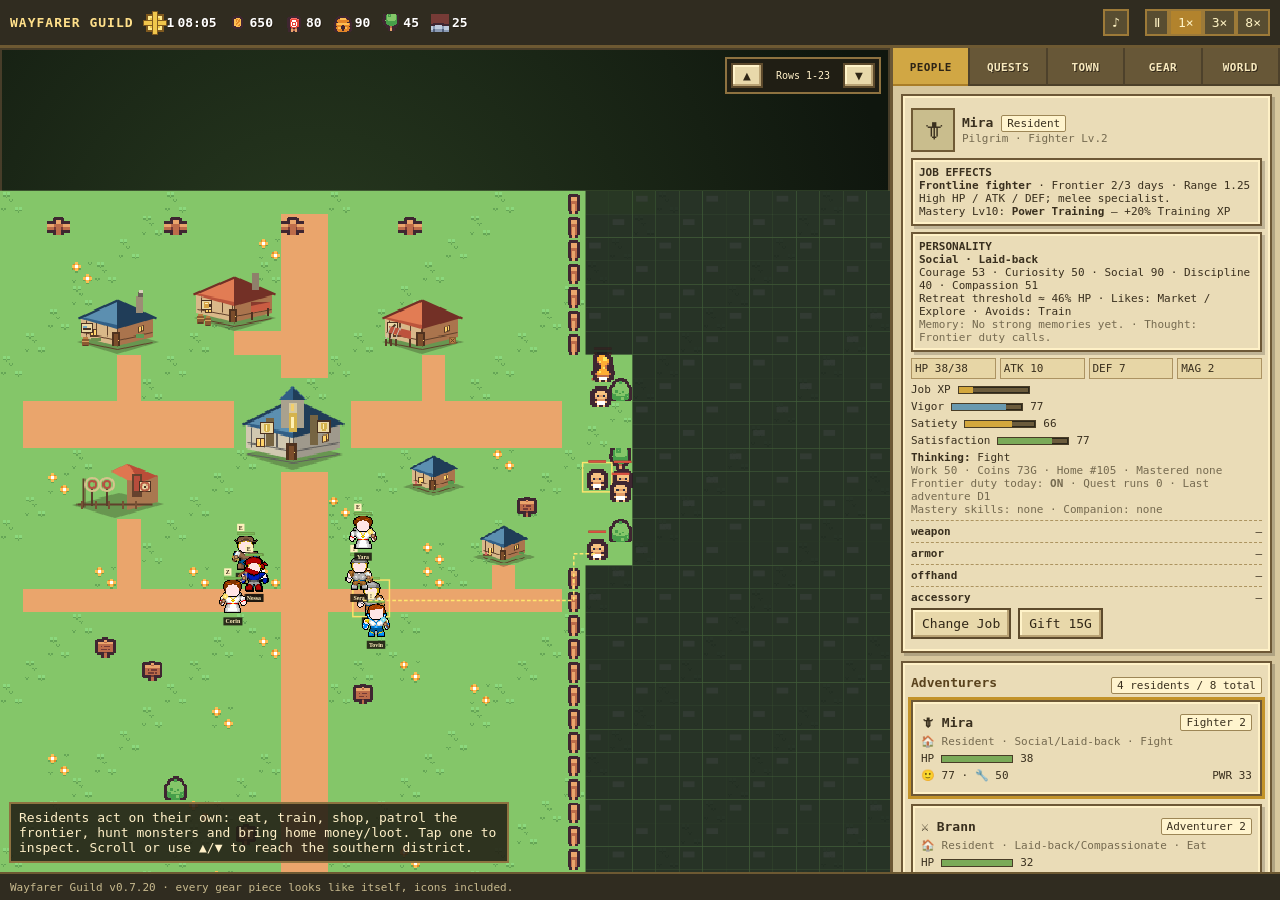
==== commit 66163126: "v0.7.20: per-base gear identity + stash/loadout icons (DV2 ladder model)" ====
--- a/index.html
+++ b/index.html
@@ -49,7 +49,7 @@
     </section>
   </aside>
 </div>
-<footer id="footer">Wayfarer Guild v0.7.19 · 44 gear pieces, every strike leaves a blazing trail.</footer>
+<footer id="footer">Wayfarer Guild v0.7.20 · every gear piece looks like itself, icons included.</footer>
 </div>
 <div class="modal" id="jobModal"><div class="modalBox"><h2>Change Job</h2><div id="jobChoices"></div><button onclick="closeModal('jobModal')">Cancel</button></div></div>
 <div class="modal" id="eventModal"><div class="modalBox"><h2>Village Event</h2><div id="eventChoices"></div><button onclick="closeModal('eventModal')">Cancel</button></div></div>
@@ -125,13 +125,13 @@
 function unlockAudio(){if(audioCtx){try{if(audioCtx.state==='suspended')audioCtx.resume().catch(()=>{})}catch{}return}let A=window.AudioContext||window.webkitAudioContext;if(!A)return;try{audioCtx=new A();audioBuses()}catch{}}
 function sfx(kind){if(!SFX_ON||!audioCtx)return;let now=audioCtx.currentTime;if(now-lastSfxAt<.025&&kind!=='crit'&&kind!=='ko'&&kind!=='victory'&&kind!=='rankup'&&kind!=='confirm')return;lastSfxAt=now;let cfg={swing:[180,90,.055,'square'],arrow:[520,260,.045,'square'],magic:[650,960,.09,'sine'],holy:[780,1100,.11,'sine'],hammer:[105,62,.075,'square'],axe:[150,82,.065,'sawtooth'],hit:[95,60,.04,'square'],crit:[880,1320,.12,'square'],heal:[660,990,.12,'sine'],ko:[120,55,.15,'sawtooth'],victory:[523,784,.14,'square'],select:[660,660,.045,'square'],confirm:[440,880,.09,'sine'],cancel:[330,170,.09,'square'],build:[150,90,.12,'triangle'],rankup:[523,1046,.2,'triangle'],coin:[990,1320,.07,'square'],chest:[392,784,.14,'triangle']}[kind]||[220,140,.05,'square'];let o=audioCtx.createOscillator(),g=audioCtx.createGain();o.type=cfg[3];o.frequency.setValueAtTime(cfg[0],now);o.frequency.exponentialRampToValueAtTime(Math.max(30,cfg[1]),now+cfg[2]);g.gain.setValueAtTime(.035*(0.3+SFX_VOL),now);g.gain.exponentialRampToValueAtTime(.001,now+cfg[2]);o.connect(g);g.connect(sfxBus||audioCtx.destination);o.start(now);o.stop(now+cfg[2]+.01)}
 function weaponKind(p){let n=(p.equipment?.weapon?.base||p.equipment?.weapon?.name||'').toLowerCase();if(n.includes('bow'))return'arrow';if(n.includes('hammer')||n.includes('maul'))return'hammer';if(n.includes('axe')||n.includes('hatchet'))return'axe';if(n.includes('staff'))return'magic';if(n)return'melee';if(p.job==='Archer')return'arrow';if(['Mage','Wizard','Researcher'].includes(p.job))return'magic';if(p.job==='Cleric')return'holy';return'melee'}
-function weaponStyle(base,kind){let n=(base||'').toLowerCase();if(n.includes('bronze sword'))return{style:'bronze',scale:1};if(n.includes('hunter bow'))return{style:'hunter',scale:1.1};if(n.includes('oak staff'))return{style:'oak',scale:1.08};if(n.includes('war hammer'))return{style:'war',scale:1.12};if(n.includes('iron axe'))return{style:'iron',scale:1.08};if(n.includes('longbow'))return{style:'hunter',scale:1.15};if(n.includes('oak bow'))return{style:'hunter',scale:1.12};if(n.includes('runed'))return{style:'rune',scale:1.1};if(n.includes('apprentice staff'))return{style:'apprentice',scale:1.05};if(n.includes('battle axe'))return{style:'iron',scale:1.14};if(n.includes('hatchet'))return{style:'hand',scale:.9};if(n.includes('maul'))return{style:'war',scale:1.18};if(n.includes('smith hammer'))return{style:'work',scale:1.05};if(n.includes('dagger'))return{style:'guild',scale:.85};if(n.includes('steel blade')||n.includes('iron sword'))return{style:'guild',scale:1.06};return{style:{arrow:'training',magic:'apprentice',holy:'pilgrim',hammer:'work',axe:'hand',melee:'guild'}[kind]||'guild',scale:1}}
-function weaponVisual(p){let item=p.equipment?.weapon||null,kind=weaponKind(p),base=item?.base||item?.name||({arrow:'Training Bow',magic:'Apprentice Staff',holy:'Pilgrim Staff',hammer:'Work Hammer',axe:'Hand Axe',melee:'Guild Sword'}[kind]),look=weaponStyle(base,kind);return{kind,base,equipped:!!item,atlas:kind==='hammer'?DUN_ART.hammer:kind==='axe'?DUN_ART.axe:null,...look}}
-function offhandVisual(p){let item=p.equipment?.offhand;if(!item)return null;let n=(item.base||item.name||'').toLowerCase();return{kind:(n.includes('book')||n.includes('tome'))?'book':(n.includes('wood')||n.includes('oak')||n.includes('birch')||n.includes('lantern'))?'woodShield':'roundShield',base:item.base||item.name,equipped:true}}
-function armorVisual(p){let item=p.equipment?.armor;if(!item)return null;let n=(item.base||item.name||'').toLowerCase(),kind=n.includes('mail')?'mail':n.includes('robe')?'robe':n.includes('cloak')?'cloak':'coat',color={mail:'#aeb9b8',robe:'#74539b',cloak:'#5f8757',coat:'#96633e'}[kind];return{kind,base:item.base||item.name,color,equipped:true}}
+function weaponStyle(base,kind){let n=(base||'').toLowerCase();if(n.includes('bronze sword'))return{style:'bronze',scale:1};if(n.includes('hunter bow'))return{style:'hunter',scale:1.1};if(n.includes('oak staff'))return{style:'oak',scale:1.08};if(n.includes('war hammer'))return{style:'war',scale:1.12};if(n.includes('iron axe'))return{style:'iron',scale:1.08};if(n.includes('longbow'))return{style:'hunter',scale:1.15};if(n.includes('oak bow'))return{style:'hunter',scale:1.12};if(n.includes('runed'))return{style:'rune',scale:1.1};if(n.includes('apprentice staff'))return{style:'apprentice',scale:1.05};if(n.includes('battle axe'))return{style:'iron',scale:1.14};if(n.includes('hatchet'))return{style:'hand',scale:.9};if(n.includes('maul'))return{style:'war',scale:1.18};if(n.includes('smith hammer'))return{style:'work',scale:1.05};if(n.includes('dagger'))return{style:'guild',scale:.85};if(n.includes('steel blade'))return{style:'guild',scale:1.1};if(n.includes('iron sword'))return{style:'guild',scale:1.06};return{style:{arrow:'training',magic:'apprentice',holy:'pilgrim',hammer:'work',axe:'hand',melee:'guild'}[kind]||'guild',scale:1}}
+function weaponVisual(p){let item=p.equipment?.weapon||null,kind=weaponKind(p),base=item?.base||item?.name||({arrow:'Training Bow',magic:'Apprentice Staff',holy:'Pilgrim Staff',hammer:'Work Hammer',axe:'Hand Axe',melee:'Guild Sword'}[kind]),look=weaponStyle(base,kind),bn=(base||'').toLowerCase(),shape=bn.includes('dagger')?'dagger':bn.includes('mace')?'mace':kind;return{kind,base,shape,equipped:!!item,atlas:kind==='hammer'?DUN_ART.hammer:kind==='axe'?DUN_ART.axe:null,...look}}
+function offhandVisual(p){let item=p.equipment?.offhand;if(!item)return null;let n=(item.base||item.name||'').toLowerCase(),kind=(n.includes('book')||n.includes('tome'))?'book':n.includes('lantern')?'lantern':(n.includes('wood')||n.includes('oak')||n.includes('birch'))?'woodShield':'roundShield',size=n.includes('tower')?1.35:n.includes('iron shield')?1.12:n.includes('oak')?1.05:n.includes('round shield')?1.04:1,tint=n.includes('wood shield')?'#8c582f':n.includes('birch')?'#c8a06a':n.includes('oak')?'#7a4f28':n.includes('iron shield')?'#8b98a5':n.includes('tower')?'#5d6670':null,trim=n.includes('ember')?'#e86a2a':n.includes('prayer')?'#fff3c0':n.includes('spell')?'#d8bb61':null;return{kind,size,tint,trim,base:item.base||item.name,equipped:true}}
+function armorVisual(p){let item=p.equipment?.armor;if(!item)return null;let n=(item.base||item.name||'').toLowerCase(),kind=n.includes('mail')?'mail':n.includes('robe')?'robe':n.includes('cloak')?'cloak':'coat',spec={'plate mail':['#c3ccd4','#f2f6f8',1.15],'chain mail':['#8b98a5','#d9e1df',1.05],'iron mail':['#aeb9b8','#e2e8e6',1],'wizard robe':['#4a3670','#8a6fd0',1],'mage robe':['#74539b','#b58ad0',1],'cleric robe':['#e8e0c0','#fff3c0',1],'shadow cloak':['#3a2f4a','#6a5a8a',1],'wolf cloak':['#6e5136','#a8814f',1],'traveler cloak':['#5f8757','#3f603d',1],'leather coat':['#96633e','#c58a58',1],'padded coat':['#b89a68','#7a6440',1],'ranger coat':['#5f8757','#3f603d',1]}[n],color=spec?spec[0]:{mail:'#aeb9b8',robe:'#74539b',cloak:'#5f8757',coat:'#96633e'}[kind],trim=spec?spec[1]:null,bulk=spec?spec[2]:1;return{kind,base:item.base||item.name,color,trim,bulk,equipped:true}}
 function rarityColor(item){return{uncommon:'#77d66b',rare:'#69aaff',epic:'#c784f0',unique:'#ffd45c'}[item?.rarity]||null}
 function drawEquipmentGlint(item,x,y,size){let color=rarityColor(item);if(!color)return;ctx.fillStyle=color;ctx.fillRect(Math.round(x+size*.28),Math.round(y-size*.42),3,3);if(item.rarity==='epic'||item.rarity==='unique'){ctx.fillRect(Math.round(x+size*.38),Math.round(y-size*.31),2,2);ctx.fillStyle='#fff7c9';ctx.fillRect(Math.round(x+size*.31),Math.round(y-size*.39),1,1)}}
-function drawWeaponIdentity(v,item,size,scale){let accent=rarityColor(item);if(v.kind==='arrow'){ctx.fillStyle=accent||(v.style==='hunter'?'#527a43':'#c49a55');ctx.fillRect(-2*scale,-3*scale,4*scale,6*scale);if(v.style==='hunter'){ctx.fillStyle='#d7b36a';ctx.fillRect(-1*scale,-2*scale,2*scale,4*scale)}}else if(v.kind==='magic'||v.kind==='holy'){ctx.fillStyle=accent||(v.style==='rune'?'#c784f0':v.style==='oak'?'#78c66a':v.kind==='holy'?'#ffe36a':'#77d7f3');ctx.beginPath();ctx.arc(.5*scale,-size*.39,3.5*scale,0,Math.PI*2);ctx.fill();ctx.fillStyle='#fff5c8';ctx.fillRect(-.5*scale,-size*.41,2*scale,2*scale)}else if(v.atlas!=null){ctx.fillStyle=accent||(v.style==='war'?'#b44235':'#76502f');ctx.fillRect(-2*scale,-1*scale,4*scale,4*scale)}else{ctx.fillStyle=v.style==='bronze'?'#c88650':'#d8e1df';ctx.fillRect(-2*scale,-size*.4,5*scale,size*.54);ctx.fillStyle=v.style==='bronze'?'#ffd19a':'#f7ffff';ctx.fillRect(1*scale,-size*.36,2*scale,size*.44);ctx.fillStyle=accent||'#c99a45';ctx.fillRect(-5*scale,size*.06,10*scale,3*scale)}}
+function drawWeaponIdentity(v,item,size,scale){let accent=rarityColor(item);if(v.kind==='arrow'){ctx.fillStyle=accent||(v.style==='hunter'?'#527a43':'#c49a55');ctx.fillRect(-2*scale,-3*scale,4*scale,6*scale);if(v.style==='hunter'){ctx.fillStyle='#d7b36a';ctx.fillRect(-1*scale,-2*scale,2*scale,4*scale)}}else if(v.kind==='magic'||v.kind==='holy'){ctx.fillStyle=accent||(v.style==='rune'?'#c784f0':v.style==='oak'?'#78c66a':v.kind==='holy'?'#ffe36a':'#77d7f3');ctx.beginPath();ctx.arc(.5*scale,-size*.39,3.5*scale,0,Math.PI*2);ctx.fill();ctx.fillStyle='#fff5c8';ctx.fillRect(-.5*scale,-size*.41,2*scale,2*scale)}else if(v.atlas!=null){ctx.fillStyle=accent||(v.style==='war'?'#b44235':'#76502f');ctx.fillRect(-2*scale,-1*scale,4*scale,4*scale)}else if(v.shape==='dagger'){ctx.fillStyle='#d8e1df';ctx.fillRect(-1*scale,-size*.3,3*scale,size*.4);ctx.fillStyle='#f7ffff';ctx.fillRect(0,-size*.28,1.5*scale,size*.34);ctx.fillStyle=accent||'#c99a45';ctx.fillRect(-3.5*scale,size*.08,7*scale,2.5*scale)}else if(v.shape==='mace'){ctx.fillStyle='#6b4a2c';ctx.fillRect(-1*scale,-size*.42,2.5*scale,size*.5);ctx.fillStyle=accent||'#8f9aa3';ctx.beginPath();ctx.arc(0,-size*.4,4.5*scale,0,Math.PI*2);ctx.fill();ctx.fillStyle='#5b666e';for(let s=0;s<4;s++){let a=s*Math.PI/2+.78;ctx.fillRect(Math.cos(a)*4.5*scale-1,-size*.4+Math.sin(a)*4.5*scale-1,2,2)}}else{ctx.fillStyle=v.style==='bronze'?'#c88650':'#d8e1df';ctx.fillRect(-2*scale,-size*.4,5*scale,size*.54);ctx.fillStyle=v.style==='bronze'?'#ffd19a':'#f7ffff';ctx.fillRect(1*scale,-size*.36,2*scale,size*.44);ctx.fillStyle=accent||'#c99a45';ctx.fillRect(-5*scale,size*.06,10*scale,3*scale)}}
 function drawWeaponTrail(v,pose,size,scale,item){if(pose.trail<=0)return;let t=pose.trail,color=rarityColor(item)||(v.kind==='magic'?'#7ee7ff':v.kind==='holy'?'#f5ff9e':'#ffe6a0');ctx.save();ctx.lineCap='round';if(v.kind==='arrow'){ctx.globalAlpha=.35+.6*t;ctx.strokeStyle=color;ctx.lineWidth=Math.max(2,3*scale);ctx.beginPath();ctx.moveTo(-size*.62,-size*.26);ctx.lineTo(-size*.1,-size*.26);ctx.moveTo(-size*.66,size*.26);ctx.lineTo(-size*.14,size*.26);ctx.stroke();ctx.globalAlpha*=.7;ctx.strokeStyle='#fff8dc';ctx.lineWidth=Math.max(1,1.5*scale);ctx.beginPath();ctx.moveTo(-size*.55,-size*.26);ctx.lineTo(-size*.1,-size*.26);ctx.moveTo(-size*.59,size*.26);ctx.lineTo(-size*.14,size*.26);ctx.stroke()}else if(v.kind==='magic'||v.kind==='holy'){let r=size*(.3+.12*t);ctx.globalAlpha=.35+.55*t;ctx.strokeStyle=color;ctx.lineWidth=Math.max(3,4*scale);ctx.beginPath();ctx.arc(.5*scale,-size*.39,r,0,Math.PI*2);ctx.stroke();ctx.globalAlpha*=.55;ctx.lineWidth=Math.max(2,2.5*scale);ctx.beginPath();ctx.arc(.5*scale,-size*.39,r*1.45,0,Math.PI*2);ctx.stroke();ctx.globalAlpha=.5+.5*t;ctx.fillStyle='#fffbe0';ctx.beginPath();ctx.arc(.5*scale,-size*.39,Math.max(1.5,2*scale),0,Math.PI*2);ctx.fill()}else{let heavy=v.kind==='hammer',baseR=size*(heavy?.86:.76);ctx.globalAlpha=.35+.55*t;ctx.strokeStyle=color;ctx.lineWidth=Math.max(3,(heavy?6:5)*scale);ctx.beginPath();ctx.arc(0,0,baseR,-1.7,.77);ctx.stroke();ctx.globalAlpha*=.6;ctx.lineWidth=Math.max(2,3*scale);ctx.beginPath();ctx.arc(0,0,baseR*1.32,-1.6,.67);ctx.stroke();ctx.globalAlpha=.55+.4*t;ctx.strokeStyle='#fff6d8';ctx.lineWidth=Math.max(1.5,2*scale);ctx.beginPath();ctx.arc(0,0,baseR*.8,-1.65,.72);ctx.stroke()}ctx.restore()}
 function drawGripCap(x,y,scale){let s=Math.max(2,Math.round(3*scale));ctx.fillStyle='#513527';ctx.fillRect(Math.round(x-s/2-1),Math.round(y-s/2-1),s+2,s+2);ctx.fillStyle='#d39a68';ctx.fillRect(Math.round(x-s/2),Math.round(y-s/2),s,s)}
 function supportGripTarget(v,pose,size,scale,blocked=false){if(blocked||!pose.attacking)return null;if(v.kind==='arrow'&&pose.draw>.05)return{x:-3*scale-pose.draw*size*.22,y:0};if(v.kind==='hammer'||v.kind==='axe')return{x:0,y:size*.12};if((v.kind==='magic'||v.kind==='holy')&&(pose.phase==='focus'||pose.phase==='cast'))return{x:0,y:size*.16};return null}
@@ -145,8 +145,8 @@
 function attackTiming(kind){let duration=ATTACK_DURATION[kind]??ATTACK_DURATION.melee,release=duration*(ATTACK_CONTACT[kind]??ATTACK_CONTACT.melee),travel=kind==='arrow'?.24:kind==='magic'||kind==='holy'?.32:0;return{duration,release,impact:release+travel,travel}}
 function weaponPose(p,scope){if(scope==='auto')scope=p.questing&&S.activeQuest?.dungeon?'dungeon':'town';let a=ATTACK_ANIM.get(p.id),st=scope==='dungeon'?S.activeQuest?.dungeon?.party?.[p.id]:null,restFacing=st?.facing??p.facing,active=!!a&&a.scope===scope,t=active?1-a.life/a.max:0,anim=active?attackPose(a.kind,t):attackPose('idle',0),aim=active?attackAim(a.kind,a.dx,a.dy,restFacing):attackAim('idle',0,0,restFacing);return{facing:aim.facing,angle:anim.angle+aim.tilt,aimTilt:aim.tilt,vertical:aim.vertical,behind:active&&aim.behind,attacking:active,t,phase:anim.phase,draw:anim.draw,pulse:anim.pulse,trail:active?attackTrail(a.kind,t):0}}
 function drawCarriedWeapon(p,x,y,scope,bodySize=48,bob=0,frame=0){if(p.ko)return;let v=weaponVisual(p),pose=weaponPose(p,scope),hand=punyHandAnchor(frame,bodySize,pose.facing,false,anchorSrc(p)),scale=bodySize/48,size=(v.kind==='arrow'?20:18)*scale*v.scale,cx=x+hand.x,cy=y+hand.y-bob;if(v.atlas!=null){let col=v.atlas%PX.cols,row=Math.floor(v.atlas/PX.cols);ctx.save();ctx.imageSmoothingEnabled=false;ctx.translate(Math.round(cx),Math.round(cy));ctx.scale(pose.facing,1);ctx.rotate(pose.angle);drawWeaponTrail(v,pose,size,scale,p.equipment?.weapon);ctx.drawImage(PX.dungeon,col*PX.step,row*PX.step,PX.size,PX.size,-size/2,-size*.75,size,size);drawWeaponIdentity(v,p.equipment?.weapon,size,scale);ctx.restore();drawSupportGrip(p,v,pose,x,y,cx,cy,bodySize,bob,frame,size,scale);drawGripCap(cx,cy,scale);drawEquipmentGlint(p.equipment?.weapon,cx,cy-size*.25,size);return}ctx.save();ctx.translate(Math.round(cx),Math.round(cy));ctx.scale(pose.facing,1);ctx.rotate(pose.angle);ctx.lineCap='square';drawWeaponTrail(v,pose,size,scale,p.equipment?.weapon);if(v.kind==='arrow'){let notch=-3*scale-pose.draw*size*.22;ctx.strokeStyle=v.style==='hunter'?'#6b3f22':'#8b552d';ctx.lineWidth=Math.max(2,3*scale);ctx.beginPath();ctx.arc(0,0,size*.38,-1.35,1.35);ctx.stroke();ctx.strokeStyle='#e9dfbd';ctx.lineWidth=1;ctx.beginPath();ctx.moveTo(2*scale,-size*.37);ctx.lineTo(notch,0);ctx.lineTo(2*scale,size*.37);ctx.stroke();if(pose.draw>.08){ctx.strokeStyle='#d8e1df';ctx.beginPath();ctx.moveTo(notch-size*.08,0);ctx.lineTo(size*.42,0);ctx.stroke();ctx.fillStyle='#f7ffff';ctx.beginPath();ctx.moveTo(size*.42,0);ctx.lineTo(size*.27,-2*scale);ctx.lineTo(size*.27,2*scale);ctx.fill()}}else if(v.kind==='magic'||v.kind==='holy'){ctx.fillStyle=v.style==='oak'?'#64401f':'#704427';ctx.fillRect(-1*scale,-size*.42,3*scale,size*.82);ctx.fillStyle=v.kind==='holy'?'#ffe36a':'#77d7f3';ctx.fillRect(-3*scale,-size*.5,7*scale,6*scale);ctx.fillStyle='#fff5b8';ctx.fillRect(-1*scale,-size*.47,3*scale,3*scale);if(pose.pulse>.05){ctx.globalAlpha=.35+.35*pose.pulse;ctx.fillStyle=v.kind==='holy'?'#fff3a1':'#b9f3ff';ctx.beginPath();ctx.arc(.5*scale,-size*.39,size*(.18+.12*pose.pulse),0,Math.PI*2);ctx.fill();ctx.globalAlpha=1}}else{ctx.fillStyle='#704427';ctx.fillRect(-2*scale,size*.12,4*scale,size*.32);ctx.fillStyle='#d8e1df';ctx.fillRect(-2*scale,-size*.42,5*scale,size*.58);ctx.fillStyle='#f7ffff';ctx.fillRect(1*scale,-size*.38,2*scale,size*.48);ctx.fillStyle='#c99a45';ctx.fillRect(-5*scale,size*.06,10*scale,3*scale)}drawWeaponIdentity(v,p.equipment?.weapon,size,scale);ctx.restore();drawSupportGrip(p,v,pose,x,y,cx,cy,bodySize,bob,frame,size,scale);drawGripCap(cx,cy,scale);drawEquipmentGlint(p.equipment?.weapon,cx,cy,size)}
-function drawOffhand(p,x,y,bodySize=48,bob=0,scope='auto',frame=0){let v=offhandVisual(p);if(!v||p.ko)return;let facing=weaponPose(p,scope).facing,hand=punyHandAnchor(frame,bodySize,facing,true,anchorSrc(p)),scale=bodySize/48,size=14*scale,cx=Math.round(x+hand.x),cy=Math.round(y+hand.y-bob);ctx.save();ctx.translate(cx,cy);ctx.scale(scale,scale);if(v.kind==='book'){ctx.fillStyle='#5d4385';ctx.fillRect(-6,-7,12,14);ctx.fillStyle='#d8bb61';ctx.fillRect(-1,-5,2,10);ctx.fillRect(-4,-1,8,2);ctx.strokeStyle='#2d2440';ctx.strokeRect(-6,-7,12,14)}else{ctx.fillStyle=v.kind==='woodShield'?'#8c582f':'#9ba9ad';ctx.fillRect(-6,-6,12,11);ctx.fillStyle=v.kind==='woodShield'?'#c28a4d':'#dce5e3';ctx.fillRect(-3,-4,6,7);ctx.fillStyle='#5a412b';ctx.fillRect(-1,-5,2,9);ctx.strokeStyle='#473526';ctx.strokeRect(-6,-6,12,11)}ctx.restore();drawEquipmentGlint(p.equipment?.offhand,cx,cy,size)}
-function drawArmorBack(p,x,y,bodySize=48,bob=0){let v=armorVisual(p);if(!v||p.ko)return;let scale=bodySize/48,yy=Math.round(y-2*scale-bob);ctx.save();ctx.translate(Math.round(x),yy);ctx.scale(scale,scale);ctx.fillStyle=v.color;if(v.kind==='cloak'){ctx.fillRect(-10,-4,20,16);ctx.fillStyle='#3f603d';ctx.fillRect(-8,8,16,5)}else if(v.kind==='robe'){ctx.fillRect(-9,0,18,14);ctx.fillStyle='#b58ad0';ctx.fillRect(-7,9,14,3)}else{ctx.fillRect(-11,-2,22,8);ctx.fillStyle=v.kind==='mail'?'#d9e1df':'#c58a58';ctx.fillRect(-8,0,16,4)}ctx.restore()}
+function drawOffhand(p,x,y,bodySize=48,bob=0,scope='auto',frame=0){let v=offhandVisual(p);if(!v||p.ko)return;let facing=weaponPose(p,scope).facing,hand=punyHandAnchor(frame,bodySize,facing,true,anchorSrc(p)),scale=bodySize/48*(v.size||1),size=14*scale,cx=Math.round(x+hand.x),cy=Math.round(y+hand.y-bob);ctx.save();ctx.translate(cx,cy);ctx.scale(scale,scale);if(v.kind==='book'){ctx.fillStyle='#5d4385';ctx.fillRect(-6,-7,12,14);ctx.fillStyle=v.trim||'#d8bb61';ctx.fillRect(-1,-5,2,10);ctx.fillRect(-4,-1,8,2);ctx.strokeStyle='#2d2440';ctx.strokeRect(-6,-7,12,14)}else if(v.kind==='lantern'){ctx.fillStyle='rgba(255,215,106,.28)';ctx.fillRect(-8,-9,16,17);ctx.fillStyle='#4a3a22';ctx.fillRect(-5,-7,10,13);ctx.fillStyle='#ffd76a';ctx.fillRect(-3,-5,6,9);ctx.fillStyle='#fff3c0';ctx.fillRect(-1,-3,2,5)}else{let wood=v.kind==='woodShield';ctx.fillStyle=v.tint||(wood?'#8c582f':'#9ba9ad');ctx.fillRect(-6,-6,12,11);ctx.fillStyle=wood?(v.tint?'#caa06a':'#c28a4d'):'#dce5e3';ctx.fillRect(-3,-4,6,7);ctx.fillStyle='#5a412b';ctx.fillRect(-1,-5,2,9);ctx.strokeStyle='#473526';ctx.strokeRect(-6,-6,12,11)}ctx.restore();drawEquipmentGlint(p.equipment?.offhand,cx,cy,size)}
+function drawArmorBack(p,x,y,bodySize=48,bob=0){let v=armorVisual(p);if(!v||p.ko)return;let scale=bodySize/48,yy=Math.round(y-2*scale-bob),bk=v.bulk||1;ctx.save();ctx.translate(Math.round(x),yy);ctx.scale(scale,scale);ctx.fillStyle=v.color;if(v.kind==='cloak'){ctx.fillRect(-10*bk,-4,20*bk,16);ctx.fillStyle=v.trim||'#3f603d';ctx.fillRect(-8*bk,8,16*bk,5)}else if(v.kind==='robe'){ctx.fillRect(-9*bk,0,18*bk,14);ctx.fillStyle=v.trim||'#b58ad0';ctx.fillRect(-7*bk,9,14*bk,3)}else{ctx.fillRect(-11*bk,-2,22*bk,8);ctx.fillStyle=v.trim||(v.kind==='mail'?'#d9e1df':'#c58a58');ctx.fillRect(-8*bk,0,16*bk,4)}ctx.restore()}
 function critChance(p){let c=.07;if(p.job==='Ninja')c+=.08;if((p.equipment?.accessory?.base||p.equipment?.accessory?.name||'').includes('Lucky'))c+=.04;return Math.min(.22,c)}
 function actorAttack(id,scope,sx,sy,tx,ty,kind){let duration=ATTACK_DURATION[kind]??ATTACK_DURATION.melee;ATTACK_ANIM.set(id,{scope,life:duration,max:duration,dx:tx-sx,dy:ty-sy,kind})}
 function hurtTarget(key,scope,fromX,fromY,toX,toY,boss=false,delay=null){if(delay==null){delay=QUEUED_HURT_DELAY;QUEUED_HURT_DELAY=0}HURT_ANIM.set(key,{scope,life:boss?.34:.22,max:boss?.34:.22,delay,dx:toX-fromX,dy:toY-fromY,power:boss?9:5})}
@@ -440,8 +440,9 @@
 function renderPeople(){let p=S.pawns.find(x=>x.id===selectedId),el=document.getElementById('selected');if(!p)el.innerHTML='<h3>Selected Adventurer</h3><div class="muted">Tap someone on the map.</div>';else{let s=stats(p),need=30+p.jobLevel*12,home=S.buildings.find(b=>b.id===p.homeId);el.innerHTML=`<div class="row"><div class="iconBox">${JOBS[p.job].icon}</div><div><b>${p.name}</b> <span class="pill">${p.resident?'Resident':'Visitor'}</span><div class="tiny muted">${p.background} · ${p.job} Lv.${p.jobLevel}</div></div></div><div class="card tiny" style="margin:6px 0;padding:6px"><b>JOB EFFECTS</b><br>${jobEffectHtml(p.job)}</div><div class="card tiny" style="margin:6px 0;padding:6px"><b>PERSONALITY</b><br>${personalityHtml(p)}</div><div class="statline tiny"><span>HP ${Math.ceil(p.hp)}/${Math.round(s.maxHp)}</span><span>ATK ${Math.round(s.atk)}</span><span>DEF ${Math.round(s.def)}</span><span>MAG ${Math.round(s.mag)}</span></div><div class="row tiny">Job XP ${bar(p.jobXp/need*100,'gold')}</div><div class="row tiny">Vigor ${bar(p.energy,'blue')} ${Math.round(p.energy)}</div><div class="row tiny">Satiety ${bar(p.hunger,'gold')} ${Math.round(p.hunger)}</div><div class="row tiny">Satisfaction ${bar(p.satisfaction)} ${Math.round(p.satisfaction)}</div><div class="tiny"><b>Thinking:</b> ${p.questing?'Away on quest':p.ko?'Knocked out':p.task==='Eat'?(S.food>0?'Eating at tavern':S.gold>0?'Eating at tavern (imported meal)':'Eating at tavern (emergency meal)'):p.task==='Forage'?'Foraging for food':p.task==='Camp'?'Resting outdoors':p.task}${p.exploreTarget?' toward frontier':''}</div><div class="tiny muted">Work ${Math.round(p.work)} · Coins ${Math.round(p.coins)}G · Home ${home?'#'+home.id:'none'} · Mastered ${p.mastered.join(', ')||'none'}</div><div class="tiny muted">Frontier duty today: <b>${p.resident&&ADVENTURE_JOBS.has(p.job)?(frontierDuty(p)?'ON':'off'):'n/a'}</b> · Quest runs ${p.questCount||0} · Last adventure ${Number.isFinite(p.lastAdventureDay)&&p.lastAdventureDay>0?'D'+p.lastAdventureDay:'—'}</div><div class="tiny muted">Mastery skills: ${p.skills?.join(', ')||'none'} · Companion: ${petFor(p)?.name||'none'}${petFor(p)?.rideable&&petFor(p)?.bond>=25?' (mounted)':''}</div>${['weapon','armor','offhand','accessory'].map(k=>`<div class="equipSlot tiny"><b>${k}</b><span>${p.equipment[k]?.name||'—'}</span></div>`).join('')}<div class="row"><button id="jobBtn">Change Job</button><button id="giftBtn">Gift 15G</button></div>`;document.getElementById('jobBtn').onclick=()=>openJobs(p);document.getElementById('giftBtn').onclick=()=>{if(S.gold>=15){S.gold-=15;p.satisfaction=clamp(p.satisfaction+7,0,100);p.morale=clamp(p.morale+6,0,100);log(`${p.name} enjoyed your gift.`);render()}}}document.getElementById('peopleCount').textContent=`${S.pawns.filter(p=>p.resident).length} residents / ${S.pawns.length} total`;let r=document.getElementById('roster');r.innerHTML=S.pawns.map(p=>`<div class="card pawnCard ${p.id===selectedId?'sel':''}" data-id="${p.id}"><div class="row space"><b>${JOBS[p.job].icon} ${p.name}</b><span class="pill">${p.job} ${p.jobLevel}</span></div><div class="tiny muted">${p.resident?'🏠 Resident':'🧳 Visitor'} · ${personalityTraits(p).join('/')} · ${p.task}${p.questing?' · QUEST':''}</div><div class="row tiny">HP ${bar(p.hp/stats(p).maxHp*100,p.ko?'red':'')} <span>${Math.ceil(p.hp)}</span></div><div class="row space tiny"><span>🙂 ${Math.round(p.satisfaction)} · 🔧 ${Math.round(p.work)}</span><span>PWR ${Math.round(power(p))}</span></div></div>`).join('');r.querySelectorAll('.pawnCard').forEach(x=>x.onclick=()=>{selectedId=+x.dataset.id;render()})}
 function renderQuests(){document.getElementById('refreshQuest').disabled=!!S.activeQuest||S.gold<20;let el=document.getElementById('questList');el.innerHTML=S.quests.map(q=>`<div class="quest ${S.activeQuest?.id===q.id?'active':''}"><div class="row space"><b>${q.type==='Dungeon'?'🕳':q.type==='Boss'?'👹':'⚔'} ${q.name}</b><span class="pill">Lv.${q.diff}</span></div><div class="tiny muted">Start ${q.cost}G · Reward ${q.reward}G · +${q.pop} fame</div><div class="row"><button data-q="${q.id}" data-paid="0" ${S.activeQuest?'disabled':''}>Volunteers</button><button data-q="${q.id}" data-paid="1" ${S.activeQuest?'disabled':''}>Recruit extras</button></div></div>`).join('');el.querySelectorAll('[data-q]').forEach(b=>b.onclick=()=>startQuest(S.quests.find(q=>q.id===+b.dataset.q),b.dataset.paid==='1'));let a=document.getElementById('activeQuest');if(!S.activeQuest)a.innerHTML='<span class="muted">No quest underway.</span>';else{let q=S.activeQuest,party=q.party.map(i=>S.pawns.find(p=>p.id===i)?.name).join(', ');if(q.type==='Dungeon'){let d=q.dungeon,prog=d?100*d.index/d.encounters.length:0,e=d?.encounters[d.index];a.innerHTML=`<b>${q.name}</b><div class="tiny">${party}</div><div class="row">Dungeon clear ${bar(prog,'gold')}</div><div class="tiny">Current room: <b>${e?.type||'Exit'}</b> · Pawns path, fight, heal and loot autonomously.</div><div class="row"><button id="toggleDungeonView">${viewMode==='dungeon'?'Return to town':'Watch dungeon'}</button></div>`;document.getElementById('toggleDungeonView').onclick=()=>{viewMode=viewMode==='dungeon'?'town':'dungeon';document.getElementById('mapHint').textContent=viewMode==='dungeon'?'Dungeon view: party AI is fully autonomous. Tap a hero to inspect them.':'Town view restored.';render()}}else{let f=q.field,live=f?.monsterIds.map(id=>S.monsters.find(m=>m.id===id&&!m.dead)).filter(Boolean).length||0,labels={travel:'Travelling to the threat',fight:`Fighting ${live} remaining`,gather:`Gathering ${f?.resource||'supplies'}`,return:`Hauling ${f?.amount||0} ${f?.resource||'supplies'} home`};a.innerHTML=`<b>${q.name}</b><div class="tiny">${party}</div><div class="row">Field operation: <b>${labels[f?.phase]||'Preparing'}</b></div>`}}document.getElementById('log').textContent=S.logs.join('\n')}
  function renderTown(){document.getElementById('rankV').textContent='★'.repeat(S.rank)+'☆'.repeat(5-S.rank);let nr={2:[160,180,2,7],3:[330,550,5,10],4:[620,1250,10,13],5:[1000,2400,16,16]}[S.rank+1];document.getElementById('rankReq').innerHTML=nr?`Next rank: ⭐${nr[0]} · lifetime income ${nr[1]}G · ${nr[2]} quests · ${nr[3]} structures<br>Current: ⭐${Math.floor(S.popularity)} · ${Math.floor(S.income)}G · ${S.questsCleared} quests · ${S.buildings.length} structures`:'Maximum rank reached.';let bm=document.getElementById('buildMenu');bm.innerHTML=Object.entries(BDEFS).filter(([k])=>k!=='Guild'&&buildingUnlocked(k)).map(([k,d])=>`<div class="item buildChoice"><div><b>${d.icon} ${k}</b><div class="tiny muted">${d.desc}</div></div><button data-build="${k}" ${S.gold<d.cost?'disabled':''}>${d.cost}G</button></div>`).join('');bm.querySelectorAll('[data-build]').forEach(b=>b.onclick=()=>{buildType=b.dataset.build;switchTab('town');document.getElementById('mapHint').textContent=`Build mode: tap an empty town tile to place ${buildType}.`;render()});let bl=document.getElementById('buildingList');bl.innerHTML=S.buildings.map(b=>{let d=BDEFS[b.type],cost=Math.round(d.cost*.55*Math.pow(1.5,b.level-1)),occupancy=b.type==='House'?` · Occupants ${b.occupants.length}/2`:'';return`<div class="item"><div class="row space"><b>${d.icon} ${b.type} Lv.${b.level}</b><button data-up="${b.id}" ${S.gold<cost?'disabled':''}>Improve ${cost}G</button></div><div class="tiny">Quality ${b.quality} · Appeal ${b.appeal} · Price ${b.price}G · Earned ${Math.floor(b.income)}G · Uses ${Math.floor(b.uses)}${occupancy}</div></div>`}).join('');bl.querySelectorAll('[data-up]').forEach(x=>x.onclick=()=>upgradeBuilding(S.buildings.find(b=>b.id===+x.dataset.up)))}
-function renderLoadout(){let p=S.pawns.find(x=>x.id===selectedId),el=document.getElementById('loadout');if(!p){el.innerHTML='<span class="muted">Select an adventurer to manage their equipment.</span>';return}el.innerHTML=`<div class="tiny muted">${p.name} · ${p.job}${p.questing?' · away on quest':''}</div>`+['weapon','armor','offhand','accessory'].map(slot=>{let item=p.equipment[slot],reserved=!!p.lockedSlots?.[slot];return `<div class="equipSlot"><span><b>${slot}</b><br><span class="tiny">${item?.name||item?.base||'Empty'}${reserved?' · gifted':''}</span></span><button data-unequip="${slot}" ${!item||p.questing||p.ko?'disabled':''}>Return to stash</button></div>`}).join('');el.querySelectorAll('[data-unequip]').forEach(b=>b.onclick=()=>unequipItem(p,b.dataset.unequip))}
-function renderGear(){document.getElementById('autoEquip').checked=S.autoEquip;let selected=S.pawns.find(p=>p.id===selectedId),st=document.getElementById('stash');st.innerHTML=S.stash.length?S.stash.slice().sort((a,b)=>b.score-a.score).map(i=>`<div class="item rar-${i.rarity}"><div class="row space"><b>${i.name}</b><span class="pill">${i.rarity}</span></div><div class="tiny">${i.slot} · ${i.atk?'ATK+'+i.atk+' ':''}${i.def?'DEF+'+i.def+' ':''}${i.mag?'MAG+'+i.mag+' ':''}${i.spd?'SPD '+(i.spd>0?'+':'')+i.spd+' ':''}${i.hp?'HP+'+i.hp:''}</div><div class="row"><button data-give="${i.id}" ${!selected||selected.questing||selected.ko?'disabled':''}>Gift to ${selected?.name||'selected pawn'}</button>${selected?`<span class="tiny muted">Fit ${Math.round(itemScore(selected,i))}</span>`:''}</div></div>`).join(''):'<span class="muted">No spare gear.</span>';st.querySelectorAll('[data-give]').forEach(b=>b.onclick=()=>giveItem(selected,b.dataset.give));let rr=document.getElementById('research');rr.innerHTML=Object.entries(RESEARCH).map(([k,r])=>`<div class="item ${S.unlockedResearch.includes(k)?'locked':''}"><div class="row space"><div><b>${S.unlockedResearch.includes(k)?'✓ ':''}${k}</b><div class="tiny muted">${r.desc}</div></div><button data-res="${k}" ${S.unlockedResearch.includes(k)||S.rank<r.rank||S.gold<r.gold?'disabled':''}>${r.gold}G</button></div></div>`).join('');rr.querySelectorAll('[data-res]').forEach(b=>b.onclick=()=>research(b.dataset.res))}
+function gearIcon(cv,it){let g=cv.getContext&&cv.getContext('2d');if(!g||!it)return;g.save();g.imageSmoothingEnabled=false;g.clearRect(0,0,26,26);g.translate(13,13);if(it.slot==='weapon'){let v=weaponVisual({equipment:{weapon:it},job:'Adventurer'});if(v.kind==='arrow'){g.strokeStyle='#8b552d';g.lineWidth=2;g.beginPath();g.arc(0,0,8,-1.2,1.2);g.stroke();g.strokeStyle='#e9dfbd';g.lineWidth=1;g.beginPath();g.moveTo(2,-7);g.lineTo(2,7);g.stroke()}else if(v.kind==='magic'||v.kind==='holy'){g.strokeStyle='#64401f';g.lineWidth=2;g.beginPath();g.moveTo(0,9);g.lineTo(0,-7);g.stroke();g.fillStyle=v.style==='rune'?'#c784f0':v.style==='oak'?'#78c66a':'#77d7f3';g.beginPath();g.arc(0,-9,3.5,0,7);g.fill()}else if(v.kind==='hammer'||v.kind==='axe'){g.fillStyle=v.kind==='hammer'?'#b44235':'#76502f';g.fillRect(-5,-10,10,8);g.fillStyle='#6b4a2c';g.fillRect(-1.5,-2,3,11)}else{let L=v.shape==='dagger'?8:v.shape==='mace'?9:12;if(v.shape==='mace'){g.fillStyle='#8f9aa3';g.beginPath();g.arc(0,-7,4,0,7);g.fill();g.fillStyle='#6b4a2c';g.fillRect(-1, -3,2,12)}else{g.fillStyle=v.style==='bronze'?'#c88650':'#d8e1df';g.fillRect(-1.5,-L,3,L);g.fillStyle='#c99a45';g.fillRect(-4.5,-1,9,2)}}}else if(it.slot==='armor'){let v=armorVisual({equipment:{armor:it}});g.fillStyle=v.color;g.fillRect(-7,-8,14,15);g.fillStyle=v.trim||'#ffffff';g.fillRect(-7,4,14,3)}else if(it.slot==='offhand'){let v=offhandVisual({equipment:{offhand:it}});if(v.kind==='book'){g.fillStyle='#5d4385';g.fillRect(-5,-7,10,14);g.fillStyle=v.trim||'#d8bb61';g.fillRect(-1,-5,2,10)}else if(v.kind==='lantern'){g.fillStyle='#4a3a22';g.fillRect(-5,-7,10,13);g.fillStyle='#ffd76a';g.fillRect(-3,-5,6,9)}else{let s2=v.size||1;g.fillStyle=v.tint||'#9ba9ad';g.fillRect(-6*s2,-6*s2,12*s2,12*s2)}}else{g.strokeStyle='#d8bb61';g.lineWidth=2;g.beginPath();g.arc(0,0,6,0,7);g.stroke();g.fillStyle='#fff3c0';g.fillRect(-1.5,-1.5,3,3)}g.restore()}
+function renderLoadout(){let p=S.pawns.find(x=>x.id===selectedId),el=document.getElementById('loadout');if(!p){el.innerHTML='<span class="muted">Select an adventurer to manage their equipment.</span>';return}el.innerHTML=`<div class="tiny muted">${p.name} · ${p.job}${p.questing?' · away on quest':''}</div>`+['weapon','armor','offhand','accessory'].map(slot=>{let item=p.equipment[slot],reserved=!!p.lockedSlots?.[slot];return `<div class="equipSlot"><span><b>${slot}</b><br>${item?`<canvas class="gearIcon" width="26" height="26" data-s="${slot}"></canvas>`:''}<span class="tiny">${item?.name||item?.base||'Empty'}${reserved?' · gifted':''}</span></span><button data-unequip="${slot}" ${!item||p.questing||p.ko?'disabled':''}>Return to stash</button></div>`}).join('');el.querySelectorAll('[data-unequip]').forEach(b=>b.onclick=()=>unequipItem(p,b.dataset.unequip));el.querySelectorAll('canvas.gearIcon').forEach(cv=>{let it=p.equipment[cv.dataset.s];if(it)gearIcon(cv,it)})}
+function renderGear(){document.getElementById('autoEquip').checked=S.autoEquip;let selected=S.pawns.find(p=>p.id===selectedId),st=document.getElementById('stash');st.innerHTML=S.stash.length?S.stash.slice().sort((a,b)=>b.score-a.score).map(i=>`<div class="item rar-${i.rarity}"><div class="row space"><div class="row"><canvas class="gearIcon" width="26" height="26" data-i="${i.id}"></canvas><b>${i.name}</b></div><span class="pill">${i.rarity}</span></div><div class="tiny">${i.slot} · ${i.atk?'ATK+'+i.atk+' ':''}${i.def?'DEF+'+i.def+' ':''}${i.mag?'MAG+'+i.mag+' ':''}${i.spd?'SPD '+(i.spd>0?'+':'')+i.spd+' ':''}${i.hp?'HP+'+i.hp:''}</div><div class="row"><button data-give="${i.id}" ${!selected||selected.questing||selected.ko?'disabled':''}>Gift to ${selected?.name||'selected pawn'}</button>${selected?`<span class="tiny muted">Fit ${Math.round(itemScore(selected,i))}</span>`:''}</div></div>`).join(''):'<span class="muted">No spare gear.</span>';st.querySelectorAll('[data-give]').forEach(b=>b.onclick=()=>giveItem(selected,b.dataset.give));st.querySelectorAll('canvas.gearIcon').forEach(cv=>{let it=S.stash.find(x=>x.id===+cv.dataset.i);if(it)gearIcon(cv,it)});let rr=document.getElementById('research');rr.innerHTML=Object.entries(RESEARCH).map(([k,r])=>`<div class="item ${S.unlockedResearch.includes(k)?'locked':''}"><div class="row space"><div><b>${S.unlockedResearch.includes(k)?'✓ ':''}${k}</b><div class="tiny muted">${r.desc}</div></div><button data-res="${k}" ${S.unlockedResearch.includes(k)||S.rank<r.rank||S.gold<r.gold?'disabled':''}>${r.gold}G</button></div></div>`).join('');rr.querySelectorAll('[data-res]').forEach(b=>b.onclick=()=>research(b.dataset.res))}
  function renderWorld(){let s=S.pawns.find(p=>p.id===selectedId),un=S.fog.flat().filter(Boolean).length,total=ROWS*COLS,hunters=S.pawns.filter(p=>p.task==='Fight'||p.task==='Patrol'||p.task==='Explore').length;document.getElementById('exploreInfo').innerHTML=`Selected: <b>${s?.name||'none'}</b> · No global stamina gate<br>Map explored ${Math.round((1-un/total)*100)}% · Frontier monsters ${S.monsters.filter(m=>!m.dead).length} · Active frontier workers ${hunters}<br>${dayPhase().toUpperCase()} · Frontier duty ${adventureCandidates().filter(frontierDuty).length}/${adventureCandidates().length} combat residents`;document.getElementById('storage').innerHTML=`Food ${Math.floor(S.food)}/${cap('food')}<br>Wood ${Math.floor(S.wood)}/${cap('wood')}<br>Ore ${Math.floor(S.ore)}/${cap('ore')}<br>Herbs ${Math.floor(S.herbs)}/${cap('herbs')}<br>Discovered gear ${S.discoveredGear.length}/${ITEM_BASES.length}`;let pe=document.getElementById('pets'),ec=document.getElementById('eggCount');ec.textContent=`${S.eggs.length} egg${S.eggs.length===1?'':'s'}`;let selected=S.pawns.find(p=>p.id===selectedId);pe.innerHTML=(S.eggs.length?`<div class="tiny accent">Incubating: ${S.eggs[0].kind} egg · ${S.eggs[0].progress||0} days progress</div>`:'')+(S.pets.length?S.pets.map(x=>`<div class="item"><div class="row space"><div><b>🐾 ${x.name}</b><div class="tiny muted">Bond ${Math.round(x.bond)} · ${x.rideable?'rideable':'companion'} · ${x.ownerId?'following '+(S.pawns.find(p=>p.id===x.ownerId)?.name||'hero'):'unassigned'}</div></div><button data-pet="${x.id}" ${!selected?'disabled':''}>Assign</button></div></div>`).join(''):'<div class="muted tiny">No companions yet. Research and build a Stable, then hunt shining monsters.</div>');pe.querySelectorAll('[data-pet]').forEach(b=>b.onclick=()=>assignPet(+b.dataset.pet,selectedId))}
 function openJobs(p){let jobs=availableJobs(p),el=document.getElementById('jobChoices');el.innerHTML=jobs.length?jobs.map(j=>{let d=JOBS[j];return `<button class="choice" data-job="${j}">${d.icon} <b>${j}</b> · unlocked career<br><span class="tiny">Base HP ${d.hp} · ATK ${d.atk} · DEF ${d.def} · MAG ${d.mag} · SPD ${d.spd}<br>${jobEffectHtml(j)}</span></button>`}).join(''):'<div class="muted">No new eligible jobs. Master current/base jobs or research more careers.</div>';el.querySelectorAll('[data-job]').forEach(b=>b.onclick=()=>changeJob(p,b.dataset.job));document.getElementById('jobModal').classList.add('on')}
 window.closeModal=(id,quiet)=>{document.getElementById(id).classList.remove('on');if(!quiet)sfx('cancel')};function switchTab(id){sfx('select');document.querySelectorAll('.tab').forEach(x=>x.classList.toggle('on',x.dataset.tab===id));document.querySelectorAll('.pane').forEach(x=>x.classList.toggle('on',x.id===id))}
@@ -464,7 +465,7 @@
   catch(err){S=previous;selectedId=previousSelected;loadFailed=restart;if(!restart)render();alert('Could not import save: '+err.message);return}
   loadFailed=false;if(restart){location.reload();return}log('Imported save successfully.');render();
 };rd.readAsText(f)};
-window.__WAYFARER_DEBUG__={state:()=>S,chooseTask,updatePawn,updateMonster,update,useBuilding,repairAllStates,repairHousing,repairPawnState,building,buildingForTask,deployExplore,frontierTarget,townThreatFor,defendTown,placeBuilding,buildCheck,spawnMonster,desiredMonsterCount,stats,save,migrate,astar,mapSpec:()=>({cols:COLS,rows:ROWS,viewRows:VIEW_ROWS,townMaxX:TOWN_MAX_X,populationCap:POPULATION_CAP}),setCamera,camera:()=>cameraY,canvasPos,punyJobFiles:()=>({...PUNY_JOB_FILES}),punyHandAnchor,tinyMonsterTiles:()=>({...TINY_MONSTER_TILE}),jobSprites:()=>({...JOB_SPRITE}),weaponVisual,weaponPose,attackPose,attackTrail,attackAim,attackTiming,supportGripTarget,weaponPoint,combatBarkText,queueCombatBark,updateBarks,barks:()=>BARKS,attackDuration:()=>({...ATTACK_DURATION}),addFx,updateFx,hurtTarget,hurtOffset,offhandVisual,armorVisual,rarityColor,weaponAffinity,itemScore,giveItem,unequipItem,equipAll,fx:()=>FX,attackAnim:()=>ATTACK_ANIM,hurtAnim:()=>HURT_ANIM,celebrate:()=>CELEBRATE,critChance,weaponKind,personalityFor,ensurePersonality,personalityTraits,personalityBias,retreatHpRatio,shouldRetreat,retreatFromCombat,memoryText,fightTick,rescueTick,volunteers,frontierDuty,adventureNeed,dayPhase,sleepWindow,killMonster,startQuest,questTick,finishQuest,dungeonTick,availableJobs,changeJob,research,holdEvent,audioMode,audioLevels,setAudioLevel,audioTick,duckMusic,sfx,unlockAudio,actorMetrics,actorEnvelope,enemyHpDy,eldiranJobRows:()=>({...ELDIRAN_JOB_ROWS}),jobBodySrc,eldiranReady,anchorSrc,itemBases:()=>ITEM_BASES.map(x=>[...x])};
+window.__WAYFARER_DEBUG__={state:()=>S,chooseTask,updatePawn,updateMonster,update,useBuilding,repairAllStates,repairHousing,repairPawnState,building,buildingForTask,deployExplore,frontierTarget,townThreatFor,defendTown,placeBuilding,buildCheck,spawnMonster,desiredMonsterCount,stats,save,migrate,astar,mapSpec:()=>({cols:COLS,rows:ROWS,viewRows:VIEW_ROWS,townMaxX:TOWN_MAX_X,populationCap:POPULATION_CAP}),setCamera,camera:()=>cameraY,canvasPos,punyJobFiles:()=>({...PUNY_JOB_FILES}),punyHandAnchor,tinyMonsterTiles:()=>({...TINY_MONSTER_TILE}),jobSprites:()=>({...JOB_SPRITE}),weaponVisual,weaponPose,attackPose,attackTrail,attackAim,attackTiming,supportGripTarget,weaponPoint,combatBarkText,queueCombatBark,updateBarks,barks:()=>BARKS,attackDuration:()=>({...ATTACK_DURATION}),addFx,updateFx,hurtTarget,hurtOffset,offhandVisual,armorVisual,rarityColor,weaponAffinity,itemScore,giveItem,unequipItem,equipAll,fx:()=>FX,attackAnim:()=>ATTACK_ANIM,hurtAnim:()=>HURT_ANIM,celebrate:()=>CELEBRATE,critChance,weaponKind,personalityFor,ensurePersonality,personalityTraits,personalityBias,retreatHpRatio,shouldRetreat,retreatFromCombat,memoryText,fightTick,rescueTick,volunteers,frontierDuty,adventureNeed,dayPhase,sleepWindow,killMonster,startQuest,questTick,finishQuest,dungeonTick,availableJobs,changeJob,research,holdEvent,audioMode,audioLevels,setAudioLevel,audioTick,duckMusic,sfx,unlockAudio,actorMetrics,actorEnvelope,enemyHpDy,eldiranJobRows:()=>({...ELDIRAN_JOB_ROWS}),jobBodySrc,eldiranReady,anchorSrc,itemBases:()=>ITEM_BASES.map(x=>[...x]),gearIcon};
 let startupState=S;
 try{if(!load())init();else{selectedId=S.pawns[0]?.id||null;log('Welcome back to Wayfarer Guild.')}resize();render()}catch(err){S=startupState;loadFailed=true;let hint=document.getElementById('mapHint');hint.style.display='block';hint.textContent='Save could not be loaded. Original data is preserved. Import a valid backup to resume.';return}PX.town.onload=()=>render();PX.dungeon.onload=()=>render();
 function loop(ts){let dt=Math.min(.06,(ts-last)/1000||0);last=ts;acc+=dt;while(acc>=1/30){update(1/30);acc-=1/30}draw();audioTick();if(Math.floor(ts/350)!==Math.floor((ts-dt*1000)/350))render();requestAnimationFrame(loop)}requestAnimationFrame(loop);
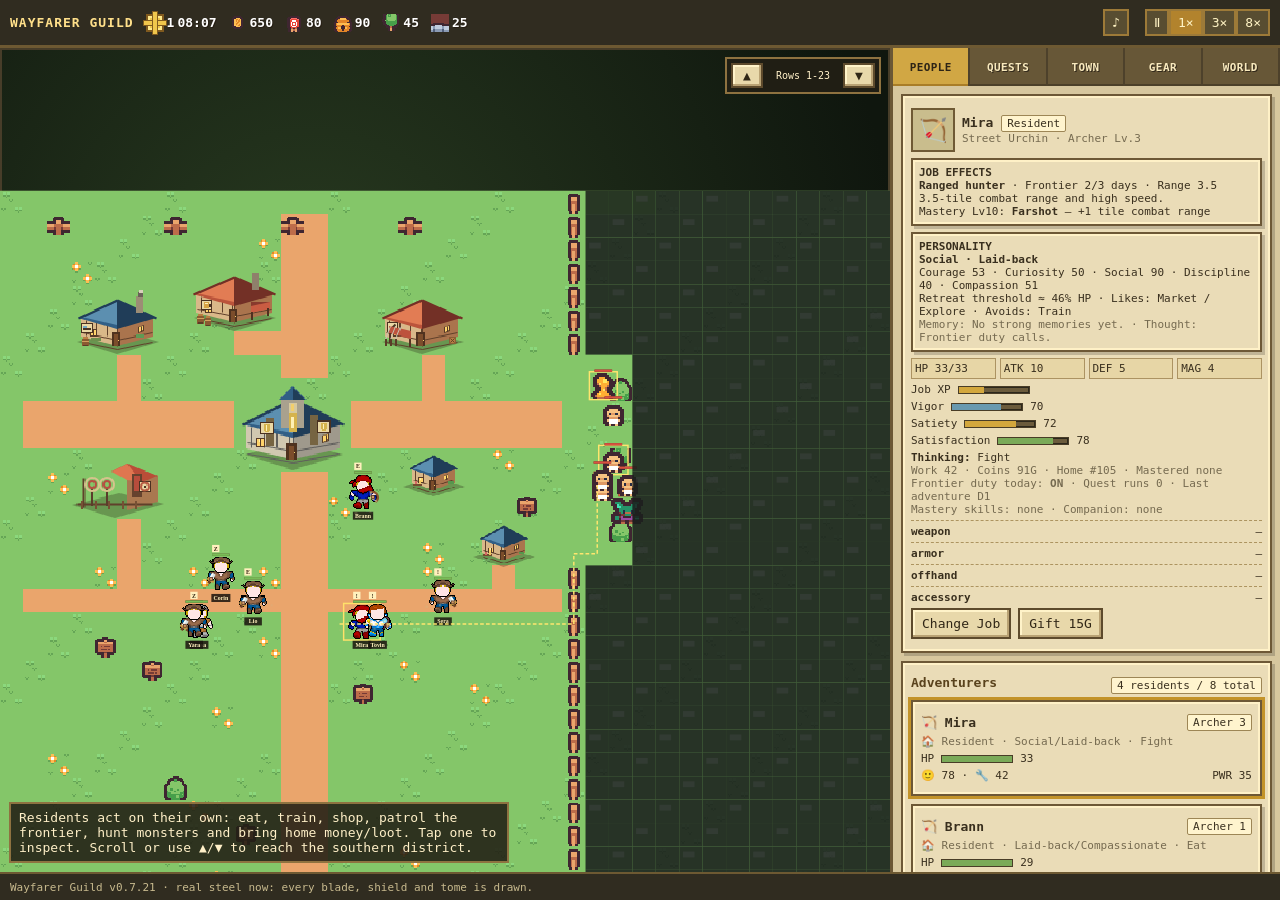
==== commit 6e9c8704: "v0.7.21: real CC0 item sprites on pawns + gear UI (DB32)" ====
--- a/index.html
+++ b/index.html
@@ -49,7 +49,7 @@
     </section>
   </aside>
 </div>
-<footer id="footer">Wayfarer Guild v0.7.20 · every gear piece looks like itself, icons included.</footer>
+<footer id="footer">Wayfarer Guild v0.7.21 · real steel now: every blade, shield and tome is drawn.</footer>
 </div>
 <div class="modal" id="jobModal"><div class="modalBox"><h2>Change Job</h2><div id="jobChoices"></div><button onclick="closeModal('jobModal')">Cancel</button></div></div>
 <div class="modal" id="eventModal"><div class="modalBox"><h2>Village Event</h2><div id="eventChoices"></div><button onclick="closeModal('eventModal')">Cancel</button></div></div>
@@ -67,6 +67,9 @@
 ELDIRAN_RAW.onload=()=>{try{ELDIRAN.width=384;ELDIRAN.height=672;let g=ELDIRAN.getContext('2d');g.drawImage(ELDIRAN_RAW,0,0);let d=g.getImageData(0,0,384,672),px=d.data;for(let i=0;i<px.length;i+=4){if(px[i]===255&&px[i+1]===0&&px[i+2]===255)px[i+3]=0}g.putImageData(d,0,0);ELDIRAN_READY=true}catch{}};
 function eldiranReady(){return ELDIRAN_READY}
 const ELDIRAN_JOB_ROWS={adventurer:9,fighter:16,archer:3,mage:10,cleric:6,knight:4,ninja:8,wizard:5,paladin:17,farmer:2,blacksmith:18,researcher:12};
+const ITEM_SPRITES={'Bronze Sword':'sword_crusty.png','Iron Sword':'sword_iron.png','Steel Blade':'sword_steel.png','Dagger':'sword_fancy3.png','Oak Bow':'bow.png','Hunter Bow':'bow.png','Longbow':'bow.png','Oak Staff':'stave1.png','Apprentice Staff':'item_stick_wizardly.png','Runed Staff':'stave2.png','Wood Shield':'shield_wood.png','Round Shield':'shield_metal.png','Iron Shield':'shield_metal.png','Tower Shield':'shield_gold.png','Oak Shield':'shield_wood.png','Birch Shield':'shield_wood.png','Spellbook':'item_book_purple.png','Tome of Embers':'item_book_red.png','Prayer Book':'item_book_brown.png','Leather Coat':'armor_chest_crusty.png','Iron Mail':'armor_chest_iron.png','Chain Mail':'armor_chest_steel.png','Plate Mail':'armor_chest_platinum.png','Lucky Ring':'item_ring_gold_gem_red.png','Iron Ring':'item_ring_bronze.png','Vital Charm':'item_gem_ruby.png','Feather Charm':'item_feather.png','Boots of Striding':'armor_boots_steel.png','Swift Boots':'armor_boots_iron.png','Amulet of Vigor':'item_pearl_necklace.png','Moonstone':'item_pearl.png'};
+const ITEM_IMGS={};
+function itemImg(base){let f=ITEM_SPRITES[base];if(!f)return null;if(!ITEM_IMGS[base]){let im=new Image();im.src='assets/art/db32/'+f;ITEM_IMGS[base]=im}let im=ITEM_IMGS[base];return im.complete&&im.naturalWidth?im:null}
 function jobBodySrc(key){if(ELDIRAN_JOB_ROWS[key]!=null&&ELDIRAN_READY)return{img:ELDIRAN,row:ELDIRAN_JOB_ROWS[key],cols:3};let f=PUNY_JOB_FILES[key],im=f&&PUNY_JOBS[key];if(im&&im.complete&&im.naturalWidth)return{img:im,row:2,cols:24};return null}
 const PUNY_HAND_ANCHORS=[[3.5,4],[3.5,4],[4.5,5],[2.5,5],[4.5,2.5]],PUNY_OFFHAND_ANCHORS=[[-3,4],[-3,4],[-2.5,5],[-4,5],[-2.5,2.5]];
 const TINY_CREATURES=new Image();TINY_CREATURES.src='assets/art/tiny-creatures/tilemap.png';
@@ -144,8 +147,8 @@
 function attackAim(kind,dx,dy,restFacing=1){let d=Math.hypot(dx,dy),f=Math.abs(dx)>.05?(dx<0?-1:1):(restFacing<0?-1:1),vertical=d>.05?dy/d:0,tilt=kind==='arrow'?Math.max(-1.05,Math.min(1.05,Math.atan2(dy,Math.max(.05,Math.abs(dx))))):vertical*(kind==='magic'||kind==='holy'?.42:.55);return{facing:f,vertical,tilt,behind:vertical<-.35}}
 function attackTiming(kind){let duration=ATTACK_DURATION[kind]??ATTACK_DURATION.melee,release=duration*(ATTACK_CONTACT[kind]??ATTACK_CONTACT.melee),travel=kind==='arrow'?.24:kind==='magic'||kind==='holy'?.32:0;return{duration,release,impact:release+travel,travel}}
 function weaponPose(p,scope){if(scope==='auto')scope=p.questing&&S.activeQuest?.dungeon?'dungeon':'town';let a=ATTACK_ANIM.get(p.id),st=scope==='dungeon'?S.activeQuest?.dungeon?.party?.[p.id]:null,restFacing=st?.facing??p.facing,active=!!a&&a.scope===scope,t=active?1-a.life/a.max:0,anim=active?attackPose(a.kind,t):attackPose('idle',0),aim=active?attackAim(a.kind,a.dx,a.dy,restFacing):attackAim('idle',0,0,restFacing);return{facing:aim.facing,angle:anim.angle+aim.tilt,aimTilt:aim.tilt,vertical:aim.vertical,behind:active&&aim.behind,attacking:active,t,phase:anim.phase,draw:anim.draw,pulse:anim.pulse,trail:active?attackTrail(a.kind,t):0}}
-function drawCarriedWeapon(p,x,y,scope,bodySize=48,bob=0,frame=0){if(p.ko)return;let v=weaponVisual(p),pose=weaponPose(p,scope),hand=punyHandAnchor(frame,bodySize,pose.facing,false,anchorSrc(p)),scale=bodySize/48,size=(v.kind==='arrow'?20:18)*scale*v.scale,cx=x+hand.x,cy=y+hand.y-bob;if(v.atlas!=null){let col=v.atlas%PX.cols,row=Math.floor(v.atlas/PX.cols);ctx.save();ctx.imageSmoothingEnabled=false;ctx.translate(Math.round(cx),Math.round(cy));ctx.scale(pose.facing,1);ctx.rotate(pose.angle);drawWeaponTrail(v,pose,size,scale,p.equipment?.weapon);ctx.drawImage(PX.dungeon,col*PX.step,row*PX.step,PX.size,PX.size,-size/2,-size*.75,size,size);drawWeaponIdentity(v,p.equipment?.weapon,size,scale);ctx.restore();drawSupportGrip(p,v,pose,x,y,cx,cy,bodySize,bob,frame,size,scale);drawGripCap(cx,cy,scale);drawEquipmentGlint(p.equipment?.weapon,cx,cy-size*.25,size);return}ctx.save();ctx.translate(Math.round(cx),Math.round(cy));ctx.scale(pose.facing,1);ctx.rotate(pose.angle);ctx.lineCap='square';drawWeaponTrail(v,pose,size,scale,p.equipment?.weapon);if(v.kind==='arrow'){let notch=-3*scale-pose.draw*size*.22;ctx.strokeStyle=v.style==='hunter'?'#6b3f22':'#8b552d';ctx.lineWidth=Math.max(2,3*scale);ctx.beginPath();ctx.arc(0,0,size*.38,-1.35,1.35);ctx.stroke();ctx.strokeStyle='#e9dfbd';ctx.lineWidth=1;ctx.beginPath();ctx.moveTo(2*scale,-size*.37);ctx.lineTo(notch,0);ctx.lineTo(2*scale,size*.37);ctx.stroke();if(pose.draw>.08){ctx.strokeStyle='#d8e1df';ctx.beginPath();ctx.moveTo(notch-size*.08,0);ctx.lineTo(size*.42,0);ctx.stroke();ctx.fillStyle='#f7ffff';ctx.beginPath();ctx.moveTo(size*.42,0);ctx.lineTo(size*.27,-2*scale);ctx.lineTo(size*.27,2*scale);ctx.fill()}}else if(v.kind==='magic'||v.kind==='holy'){ctx.fillStyle=v.style==='oak'?'#64401f':'#704427';ctx.fillRect(-1*scale,-size*.42,3*scale,size*.82);ctx.fillStyle=v.kind==='holy'?'#ffe36a':'#77d7f3';ctx.fillRect(-3*scale,-size*.5,7*scale,6*scale);ctx.fillStyle='#fff5b8';ctx.fillRect(-1*scale,-size*.47,3*scale,3*scale);if(pose.pulse>.05){ctx.globalAlpha=.35+.35*pose.pulse;ctx.fillStyle=v.kind==='holy'?'#fff3a1':'#b9f3ff';ctx.beginPath();ctx.arc(.5*scale,-size*.39,size*(.18+.12*pose.pulse),0,Math.PI*2);ctx.fill();ctx.globalAlpha=1}}else{ctx.fillStyle='#704427';ctx.fillRect(-2*scale,size*.12,4*scale,size*.32);ctx.fillStyle='#d8e1df';ctx.fillRect(-2*scale,-size*.42,5*scale,size*.58);ctx.fillStyle='#f7ffff';ctx.fillRect(1*scale,-size*.38,2*scale,size*.48);ctx.fillStyle='#c99a45';ctx.fillRect(-5*scale,size*.06,10*scale,3*scale)}drawWeaponIdentity(v,p.equipment?.weapon,size,scale);ctx.restore();drawSupportGrip(p,v,pose,x,y,cx,cy,bodySize,bob,frame,size,scale);drawGripCap(cx,cy,scale);drawEquipmentGlint(p.equipment?.weapon,cx,cy,size)}
-function drawOffhand(p,x,y,bodySize=48,bob=0,scope='auto',frame=0){let v=offhandVisual(p);if(!v||p.ko)return;let facing=weaponPose(p,scope).facing,hand=punyHandAnchor(frame,bodySize,facing,true,anchorSrc(p)),scale=bodySize/48*(v.size||1),size=14*scale,cx=Math.round(x+hand.x),cy=Math.round(y+hand.y-bob);ctx.save();ctx.translate(cx,cy);ctx.scale(scale,scale);if(v.kind==='book'){ctx.fillStyle='#5d4385';ctx.fillRect(-6,-7,12,14);ctx.fillStyle=v.trim||'#d8bb61';ctx.fillRect(-1,-5,2,10);ctx.fillRect(-4,-1,8,2);ctx.strokeStyle='#2d2440';ctx.strokeRect(-6,-7,12,14)}else if(v.kind==='lantern'){ctx.fillStyle='rgba(255,215,106,.28)';ctx.fillRect(-8,-9,16,17);ctx.fillStyle='#4a3a22';ctx.fillRect(-5,-7,10,13);ctx.fillStyle='#ffd76a';ctx.fillRect(-3,-5,6,9);ctx.fillStyle='#fff3c0';ctx.fillRect(-1,-3,2,5)}else{let wood=v.kind==='woodShield';ctx.fillStyle=v.tint||(wood?'#8c582f':'#9ba9ad');ctx.fillRect(-6,-6,12,11);ctx.fillStyle=wood?(v.tint?'#caa06a':'#c28a4d'):'#dce5e3';ctx.fillRect(-3,-4,6,7);ctx.fillStyle='#5a412b';ctx.fillRect(-1,-5,2,9);ctx.strokeStyle='#473526';ctx.strokeRect(-6,-6,12,11)}ctx.restore();drawEquipmentGlint(p.equipment?.offhand,cx,cy,size)}
+function drawCarriedWeapon(p,x,y,scope,bodySize=48,bob=0,frame=0){if(p.ko)return;let v=weaponVisual(p),pose=weaponPose(p,scope),hand=punyHandAnchor(frame,bodySize,pose.facing,false,anchorSrc(p)),scale=bodySize/48,size=(v.kind==='arrow'?20:18)*scale*v.scale,cx=x+hand.x,cy=y+hand.y-bob;if(v.atlas!=null){let col=v.atlas%PX.cols,row=Math.floor(v.atlas/PX.cols);ctx.save();ctx.imageSmoothingEnabled=false;ctx.translate(Math.round(cx),Math.round(cy));ctx.scale(pose.facing,1);ctx.rotate(pose.angle);drawWeaponTrail(v,pose,size,scale,p.equipment?.weapon);ctx.drawImage(PX.dungeon,col*PX.step,row*PX.step,PX.size,PX.size,-size/2,-size*.75,size,size);drawWeaponIdentity(v,p.equipment?.weapon,size,scale);ctx.restore();drawSupportGrip(p,v,pose,x,y,cx,cy,bodySize,bob,frame,size,scale);drawGripCap(cx,cy,scale);drawEquipmentGlint(p.equipment?.weapon,cx,cy-size*.25,size);return}ctx.save();ctx.translate(Math.round(cx),Math.round(cy));ctx.scale(pose.facing,1);ctx.rotate(pose.angle);ctx.lineCap='square';drawWeaponTrail(v,pose,size,scale,p.equipment?.weapon);let wfile=itemImg(v.base);if(wfile&&v.atlas==null&&(v.kind!=='melee'||v.shape!=='mace')){ctx.drawImage(wfile,-size/2,-size*.75,size,size)}else if(v.kind==='arrow'){let notch=-3*scale-pose.draw*size*.22;ctx.strokeStyle=v.style==='hunter'?'#6b3f22':'#8b552d';ctx.lineWidth=Math.max(2,3*scale);ctx.beginPath();ctx.arc(0,0,size*.38,-1.35,1.35);ctx.stroke();ctx.strokeStyle='#e9dfbd';ctx.lineWidth=1;ctx.beginPath();ctx.moveTo(2*scale,-size*.37);ctx.lineTo(notch,0);ctx.lineTo(2*scale,size*.37);ctx.stroke();if(pose.draw>.08){ctx.strokeStyle='#d8e1df';ctx.beginPath();ctx.moveTo(notch-size*.08,0);ctx.lineTo(size*.42,0);ctx.stroke();ctx.fillStyle='#f7ffff';ctx.beginPath();ctx.moveTo(size*.42,0);ctx.lineTo(size*.27,-2*scale);ctx.lineTo(size*.27,2*scale);ctx.fill()}}else if(v.kind==='magic'||v.kind==='holy'){ctx.fillStyle=v.style==='oak'?'#64401f':'#704427';ctx.fillRect(-1*scale,-size*.42,3*scale,size*.82);ctx.fillStyle=v.kind==='holy'?'#ffe36a':'#77d7f3';ctx.fillRect(-3*scale,-size*.5,7*scale,6*scale);ctx.fillStyle='#fff5b8';ctx.fillRect(-1*scale,-size*.47,3*scale,3*scale);if(pose.pulse>.05){ctx.globalAlpha=.35+.35*pose.pulse;ctx.fillStyle=v.kind==='holy'?'#fff3a1':'#b9f3ff';ctx.beginPath();ctx.arc(.5*scale,-size*.39,size*(.18+.12*pose.pulse),0,Math.PI*2);ctx.fill();ctx.globalAlpha=1}}else{ctx.fillStyle='#704427';ctx.fillRect(-2*scale,size*.12,4*scale,size*.32);ctx.fillStyle='#d8e1df';ctx.fillRect(-2*scale,-size*.42,5*scale,size*.58);ctx.fillStyle='#f7ffff';ctx.fillRect(1*scale,-size*.38,2*scale,size*.48);ctx.fillStyle='#c99a45';ctx.fillRect(-5*scale,size*.06,10*scale,3*scale)}drawWeaponIdentity(v,p.equipment?.weapon,size,scale);ctx.restore();drawSupportGrip(p,v,pose,x,y,cx,cy,bodySize,bob,frame,size,scale);drawGripCap(cx,cy,scale);drawEquipmentGlint(p.equipment?.weapon,cx,cy,size)}
+function drawOffhand(p,x,y,bodySize=48,bob=0,scope='auto',frame=0){let v=offhandVisual(p);if(!v||p.ko)return;let facing=weaponPose(p,scope).facing,hand=punyHandAnchor(frame,bodySize,facing,true,anchorSrc(p)),scale=bodySize/48*(v.size||1),size=14*scale,cx=Math.round(x+hand.x),cy=Math.round(y+hand.y-bob);ctx.save();ctx.translate(cx,cy);ctx.scale(scale,scale);let ofile=itemImg(v.base);if(ofile&&v.kind!=='lantern'){ctx.drawImage(ofile,-8,-8,16,16);ctx.restore();drawEquipmentGlint(p.equipment?.offhand,cx,cy,size);return}if(v.kind==='book'){ctx.fillStyle='#5d4385';ctx.fillRect(-6,-7,12,14);ctx.fillStyle=v.trim||'#d8bb61';ctx.fillRect(-1,-5,2,10);ctx.fillRect(-4,-1,8,2);ctx.strokeStyle='#2d2440';ctx.strokeRect(-6,-7,12,14)}else if(v.kind==='lantern'){ctx.fillStyle='rgba(255,215,106,.28)';ctx.fillRect(-8,-9,16,17);ctx.fillStyle='#4a3a22';ctx.fillRect(-5,-7,10,13);ctx.fillStyle='#ffd76a';ctx.fillRect(-3,-5,6,9);ctx.fillStyle='#fff3c0';ctx.fillRect(-1,-3,2,5)}else{let wood=v.kind==='woodShield';ctx.fillStyle=v.tint||(wood?'#8c582f':'#9ba9ad');ctx.fillRect(-6,-6,12,11);ctx.fillStyle=wood?(v.tint?'#caa06a':'#c28a4d'):'#dce5e3';ctx.fillRect(-3,-4,6,7);ctx.fillStyle='#5a412b';ctx.fillRect(-1,-5,2,9);ctx.strokeStyle='#473526';ctx.strokeRect(-6,-6,12,11)}ctx.restore();drawEquipmentGlint(p.equipment?.offhand,cx,cy,size)}
 function drawArmorBack(p,x,y,bodySize=48,bob=0){let v=armorVisual(p);if(!v||p.ko)return;let scale=bodySize/48,yy=Math.round(y-2*scale-bob),bk=v.bulk||1;ctx.save();ctx.translate(Math.round(x),yy);ctx.scale(scale,scale);ctx.fillStyle=v.color;if(v.kind==='cloak'){ctx.fillRect(-10*bk,-4,20*bk,16);ctx.fillStyle=v.trim||'#3f603d';ctx.fillRect(-8*bk,8,16*bk,5)}else if(v.kind==='robe'){ctx.fillRect(-9*bk,0,18*bk,14);ctx.fillStyle=v.trim||'#b58ad0';ctx.fillRect(-7*bk,9,14*bk,3)}else{ctx.fillRect(-11*bk,-2,22*bk,8);ctx.fillStyle=v.trim||(v.kind==='mail'?'#d9e1df':'#c58a58');ctx.fillRect(-8*bk,0,16*bk,4)}ctx.restore()}
 function critChance(p){let c=.07;if(p.job==='Ninja')c+=.08;if((p.equipment?.accessory?.base||p.equipment?.accessory?.name||'').includes('Lucky'))c+=.04;return Math.min(.22,c)}
 function actorAttack(id,scope,sx,sy,tx,ty,kind){let duration=ATTACK_DURATION[kind]??ATTACK_DURATION.melee;ATTACK_ANIM.set(id,{scope,life:duration,max:duration,dx:tx-sx,dy:ty-sy,kind})}
@@ -440,7 +443,7 @@
 function renderPeople(){let p=S.pawns.find(x=>x.id===selectedId),el=document.getElementById('selected');if(!p)el.innerHTML='<h3>Selected Adventurer</h3><div class="muted">Tap someone on the map.</div>';else{let s=stats(p),need=30+p.jobLevel*12,home=S.buildings.find(b=>b.id===p.homeId);el.innerHTML=`<div class="row"><div class="iconBox">${JOBS[p.job].icon}</div><div><b>${p.name}</b> <span class="pill">${p.resident?'Resident':'Visitor'}</span><div class="tiny muted">${p.background} · ${p.job} Lv.${p.jobLevel}</div></div></div><div class="card tiny" style="margin:6px 0;padding:6px"><b>JOB EFFECTS</b><br>${jobEffectHtml(p.job)}</div><div class="card tiny" style="margin:6px 0;padding:6px"><b>PERSONALITY</b><br>${personalityHtml(p)}</div><div class="statline tiny"><span>HP ${Math.ceil(p.hp)}/${Math.round(s.maxHp)}</span><span>ATK ${Math.round(s.atk)}</span><span>DEF ${Math.round(s.def)}</span><span>MAG ${Math.round(s.mag)}</span></div><div class="row tiny">Job XP ${bar(p.jobXp/need*100,'gold')}</div><div class="row tiny">Vigor ${bar(p.energy,'blue')} ${Math.round(p.energy)}</div><div class="row tiny">Satiety ${bar(p.hunger,'gold')} ${Math.round(p.hunger)}</div><div class="row tiny">Satisfaction ${bar(p.satisfaction)} ${Math.round(p.satisfaction)}</div><div class="tiny"><b>Thinking:</b> ${p.questing?'Away on quest':p.ko?'Knocked out':p.task==='Eat'?(S.food>0?'Eating at tavern':S.gold>0?'Eating at tavern (imported meal)':'Eating at tavern (emergency meal)'):p.task==='Forage'?'Foraging for food':p.task==='Camp'?'Resting outdoors':p.task}${p.exploreTarget?' toward frontier':''}</div><div class="tiny muted">Work ${Math.round(p.work)} · Coins ${Math.round(p.coins)}G · Home ${home?'#'+home.id:'none'} · Mastered ${p.mastered.join(', ')||'none'}</div><div class="tiny muted">Frontier duty today: <b>${p.resident&&ADVENTURE_JOBS.has(p.job)?(frontierDuty(p)?'ON':'off'):'n/a'}</b> · Quest runs ${p.questCount||0} · Last adventure ${Number.isFinite(p.lastAdventureDay)&&p.lastAdventureDay>0?'D'+p.lastAdventureDay:'—'}</div><div class="tiny muted">Mastery skills: ${p.skills?.join(', ')||'none'} · Companion: ${petFor(p)?.name||'none'}${petFor(p)?.rideable&&petFor(p)?.bond>=25?' (mounted)':''}</div>${['weapon','armor','offhand','accessory'].map(k=>`<div class="equipSlot tiny"><b>${k}</b><span>${p.equipment[k]?.name||'—'}</span></div>`).join('')}<div class="row"><button id="jobBtn">Change Job</button><button id="giftBtn">Gift 15G</button></div>`;document.getElementById('jobBtn').onclick=()=>openJobs(p);document.getElementById('giftBtn').onclick=()=>{if(S.gold>=15){S.gold-=15;p.satisfaction=clamp(p.satisfaction+7,0,100);p.morale=clamp(p.morale+6,0,100);log(`${p.name} enjoyed your gift.`);render()}}}document.getElementById('peopleCount').textContent=`${S.pawns.filter(p=>p.resident).length} residents / ${S.pawns.length} total`;let r=document.getElementById('roster');r.innerHTML=S.pawns.map(p=>`<div class="card pawnCard ${p.id===selectedId?'sel':''}" data-id="${p.id}"><div class="row space"><b>${JOBS[p.job].icon} ${p.name}</b><span class="pill">${p.job} ${p.jobLevel}</span></div><div class="tiny muted">${p.resident?'🏠 Resident':'🧳 Visitor'} · ${personalityTraits(p).join('/')} · ${p.task}${p.questing?' · QUEST':''}</div><div class="row tiny">HP ${bar(p.hp/stats(p).maxHp*100,p.ko?'red':'')} <span>${Math.ceil(p.hp)}</span></div><div class="row space tiny"><span>🙂 ${Math.round(p.satisfaction)} · 🔧 ${Math.round(p.work)}</span><span>PWR ${Math.round(power(p))}</span></div></div>`).join('');r.querySelectorAll('.pawnCard').forEach(x=>x.onclick=()=>{selectedId=+x.dataset.id;render()})}
 function renderQuests(){document.getElementById('refreshQuest').disabled=!!S.activeQuest||S.gold<20;let el=document.getElementById('questList');el.innerHTML=S.quests.map(q=>`<div class="quest ${S.activeQuest?.id===q.id?'active':''}"><div class="row space"><b>${q.type==='Dungeon'?'🕳':q.type==='Boss'?'👹':'⚔'} ${q.name}</b><span class="pill">Lv.${q.diff}</span></div><div class="tiny muted">Start ${q.cost}G · Reward ${q.reward}G · +${q.pop} fame</div><div class="row"><button data-q="${q.id}" data-paid="0" ${S.activeQuest?'disabled':''}>Volunteers</button><button data-q="${q.id}" data-paid="1" ${S.activeQuest?'disabled':''}>Recruit extras</button></div></div>`).join('');el.querySelectorAll('[data-q]').forEach(b=>b.onclick=()=>startQuest(S.quests.find(q=>q.id===+b.dataset.q),b.dataset.paid==='1'));let a=document.getElementById('activeQuest');if(!S.activeQuest)a.innerHTML='<span class="muted">No quest underway.</span>';else{let q=S.activeQuest,party=q.party.map(i=>S.pawns.find(p=>p.id===i)?.name).join(', ');if(q.type==='Dungeon'){let d=q.dungeon,prog=d?100*d.index/d.encounters.length:0,e=d?.encounters[d.index];a.innerHTML=`<b>${q.name}</b><div class="tiny">${party}</div><div class="row">Dungeon clear ${bar(prog,'gold')}</div><div class="tiny">Current room: <b>${e?.type||'Exit'}</b> · Pawns path, fight, heal and loot autonomously.</div><div class="row"><button id="toggleDungeonView">${viewMode==='dungeon'?'Return to town':'Watch dungeon'}</button></div>`;document.getElementById('toggleDungeonView').onclick=()=>{viewMode=viewMode==='dungeon'?'town':'dungeon';document.getElementById('mapHint').textContent=viewMode==='dungeon'?'Dungeon view: party AI is fully autonomous. Tap a hero to inspect them.':'Town view restored.';render()}}else{let f=q.field,live=f?.monsterIds.map(id=>S.monsters.find(m=>m.id===id&&!m.dead)).filter(Boolean).length||0,labels={travel:'Travelling to the threat',fight:`Fighting ${live} remaining`,gather:`Gathering ${f?.resource||'supplies'}`,return:`Hauling ${f?.amount||0} ${f?.resource||'supplies'} home`};a.innerHTML=`<b>${q.name}</b><div class="tiny">${party}</div><div class="row">Field operation: <b>${labels[f?.phase]||'Preparing'}</b></div>`}}document.getElementById('log').textContent=S.logs.join('\n')}
  function renderTown(){document.getElementById('rankV').textContent='★'.repeat(S.rank)+'☆'.repeat(5-S.rank);let nr={2:[160,180,2,7],3:[330,550,5,10],4:[620,1250,10,13],5:[1000,2400,16,16]}[S.rank+1];document.getElementById('rankReq').innerHTML=nr?`Next rank: ⭐${nr[0]} · lifetime income ${nr[1]}G · ${nr[2]} quests · ${nr[3]} structures<br>Current: ⭐${Math.floor(S.popularity)} · ${Math.floor(S.income)}G · ${S.questsCleared} quests · ${S.buildings.length} structures`:'Maximum rank reached.';let bm=document.getElementById('buildMenu');bm.innerHTML=Object.entries(BDEFS).filter(([k])=>k!=='Guild'&&buildingUnlocked(k)).map(([k,d])=>`<div class="item buildChoice"><div><b>${d.icon} ${k}</b><div class="tiny muted">${d.desc}</div></div><button data-build="${k}" ${S.gold<d.cost?'disabled':''}>${d.cost}G</button></div>`).join('');bm.querySelectorAll('[data-build]').forEach(b=>b.onclick=()=>{buildType=b.dataset.build;switchTab('town');document.getElementById('mapHint').textContent=`Build mode: tap an empty town tile to place ${buildType}.`;render()});let bl=document.getElementById('buildingList');bl.innerHTML=S.buildings.map(b=>{let d=BDEFS[b.type],cost=Math.round(d.cost*.55*Math.pow(1.5,b.level-1)),occupancy=b.type==='House'?` · Occupants ${b.occupants.length}/2`:'';return`<div class="item"><div class="row space"><b>${d.icon} ${b.type} Lv.${b.level}</b><button data-up="${b.id}" ${S.gold<cost?'disabled':''}>Improve ${cost}G</button></div><div class="tiny">Quality ${b.quality} · Appeal ${b.appeal} · Price ${b.price}G · Earned ${Math.floor(b.income)}G · Uses ${Math.floor(b.uses)}${occupancy}</div></div>`}).join('');bl.querySelectorAll('[data-up]').forEach(x=>x.onclick=()=>upgradeBuilding(S.buildings.find(b=>b.id===+x.dataset.up)))}
-function gearIcon(cv,it){let g=cv.getContext&&cv.getContext('2d');if(!g||!it)return;g.save();g.imageSmoothingEnabled=false;g.clearRect(0,0,26,26);g.translate(13,13);if(it.slot==='weapon'){let v=weaponVisual({equipment:{weapon:it},job:'Adventurer'});if(v.kind==='arrow'){g.strokeStyle='#8b552d';g.lineWidth=2;g.beginPath();g.arc(0,0,8,-1.2,1.2);g.stroke();g.strokeStyle='#e9dfbd';g.lineWidth=1;g.beginPath();g.moveTo(2,-7);g.lineTo(2,7);g.stroke()}else if(v.kind==='magic'||v.kind==='holy'){g.strokeStyle='#64401f';g.lineWidth=2;g.beginPath();g.moveTo(0,9);g.lineTo(0,-7);g.stroke();g.fillStyle=v.style==='rune'?'#c784f0':v.style==='oak'?'#78c66a':'#77d7f3';g.beginPath();g.arc(0,-9,3.5,0,7);g.fill()}else if(v.kind==='hammer'||v.kind==='axe'){g.fillStyle=v.kind==='hammer'?'#b44235':'#76502f';g.fillRect(-5,-10,10,8);g.fillStyle='#6b4a2c';g.fillRect(-1.5,-2,3,11)}else{let L=v.shape==='dagger'?8:v.shape==='mace'?9:12;if(v.shape==='mace'){g.fillStyle='#8f9aa3';g.beginPath();g.arc(0,-7,4,0,7);g.fill();g.fillStyle='#6b4a2c';g.fillRect(-1, -3,2,12)}else{g.fillStyle=v.style==='bronze'?'#c88650':'#d8e1df';g.fillRect(-1.5,-L,3,L);g.fillStyle='#c99a45';g.fillRect(-4.5,-1,9,2)}}}else if(it.slot==='armor'){let v=armorVisual({equipment:{armor:it}});g.fillStyle=v.color;g.fillRect(-7,-8,14,15);g.fillStyle=v.trim||'#ffffff';g.fillRect(-7,4,14,3)}else if(it.slot==='offhand'){let v=offhandVisual({equipment:{offhand:it}});if(v.kind==='book'){g.fillStyle='#5d4385';g.fillRect(-5,-7,10,14);g.fillStyle=v.trim||'#d8bb61';g.fillRect(-1,-5,2,10)}else if(v.kind==='lantern'){g.fillStyle='#4a3a22';g.fillRect(-5,-7,10,13);g.fillStyle='#ffd76a';g.fillRect(-3,-5,6,9)}else{let s2=v.size||1;g.fillStyle=v.tint||'#9ba9ad';g.fillRect(-6*s2,-6*s2,12*s2,12*s2)}}else{g.strokeStyle='#d8bb61';g.lineWidth=2;g.beginPath();g.arc(0,0,6,0,7);g.stroke();g.fillStyle='#fff3c0';g.fillRect(-1.5,-1.5,3,3)}g.restore()}
+function gearIcon(cv,it){let g=cv.getContext&&cv.getContext('2d');if(!g||!it)return;g.save();g.imageSmoothingEnabled=false;g.clearRect(0,0,26,26);g.translate(13,13);let iconFile=itemImg(it.base||it.name);if(iconFile){let s=it.slot==='weapon'?20:18;g.drawImage(iconFile,-s/2,-s/2,s,s);g.restore();return}if(it.slot==='weapon'){let v=weaponVisual({equipment:{weapon:it},job:'Adventurer'});if(v.kind==='arrow'){g.strokeStyle='#8b552d';g.lineWidth=2;g.beginPath();g.arc(0,0,8,-1.2,1.2);g.stroke();g.strokeStyle='#e9dfbd';g.lineWidth=1;g.beginPath();g.moveTo(2,-7);g.lineTo(2,7);g.stroke()}else if(v.kind==='magic'||v.kind==='holy'){g.strokeStyle='#64401f';g.lineWidth=2;g.beginPath();g.moveTo(0,9);g.lineTo(0,-7);g.stroke();g.fillStyle=v.style==='rune'?'#c784f0':v.style==='oak'?'#78c66a':'#77d7f3';g.beginPath();g.arc(0,-9,3.5,0,7);g.fill()}else if(v.kind==='hammer'||v.kind==='axe'){g.fillStyle=v.kind==='hammer'?'#b44235':'#76502f';g.fillRect(-5,-10,10,8);g.fillStyle='#6b4a2c';g.fillRect(-1.5,-2,3,11)}else{let L=v.shape==='dagger'?8:v.shape==='mace'?9:12;if(v.shape==='mace'){g.fillStyle='#8f9aa3';g.beginPath();g.arc(0,-7,4,0,7);g.fill();g.fillStyle='#6b4a2c';g.fillRect(-1, -3,2,12)}else{g.fillStyle=v.style==='bronze'?'#c88650':'#d8e1df';g.fillRect(-1.5,-L,3,L);g.fillStyle='#c99a45';g.fillRect(-4.5,-1,9,2)}}}else if(it.slot==='armor'){let v=armorVisual({equipment:{armor:it}});g.fillStyle=v.color;g.fillRect(-7,-8,14,15);g.fillStyle=v.trim||'#ffffff';g.fillRect(-7,4,14,3)}else if(it.slot==='offhand'){let v=offhandVisual({equipment:{offhand:it}});if(v.kind==='book'){g.fillStyle='#5d4385';g.fillRect(-5,-7,10,14);g.fillStyle=v.trim||'#d8bb61';g.fillRect(-1,-5,2,10)}else if(v.kind==='lantern'){g.fillStyle='#4a3a22';g.fillRect(-5,-7,10,13);g.fillStyle='#ffd76a';g.fillRect(-3,-5,6,9)}else{let s2=v.size||1;g.fillStyle=v.tint||'#9ba9ad';g.fillRect(-6*s2,-6*s2,12*s2,12*s2)}}else{g.strokeStyle='#d8bb61';g.lineWidth=2;g.beginPath();g.arc(0,0,6,0,7);g.stroke();g.fillStyle='#fff3c0';g.fillRect(-1.5,-1.5,3,3)}g.restore()}
 function renderLoadout(){let p=S.pawns.find(x=>x.id===selectedId),el=document.getElementById('loadout');if(!p){el.innerHTML='<span class="muted">Select an adventurer to manage their equipment.</span>';return}el.innerHTML=`<div class="tiny muted">${p.name} · ${p.job}${p.questing?' · away on quest':''}</div>`+['weapon','armor','offhand','accessory'].map(slot=>{let item=p.equipment[slot],reserved=!!p.lockedSlots?.[slot];return `<div class="equipSlot"><span><b>${slot}</b><br>${item?`<canvas class="gearIcon" width="26" height="26" data-s="${slot}"></canvas>`:''}<span class="tiny">${item?.name||item?.base||'Empty'}${reserved?' · gifted':''}</span></span><button data-unequip="${slot}" ${!item||p.questing||p.ko?'disabled':''}>Return to stash</button></div>`}).join('');el.querySelectorAll('[data-unequip]').forEach(b=>b.onclick=()=>unequipItem(p,b.dataset.unequip));el.querySelectorAll('canvas.gearIcon').forEach(cv=>{let it=p.equipment[cv.dataset.s];if(it)gearIcon(cv,it)})}
 function renderGear(){document.getElementById('autoEquip').checked=S.autoEquip;let selected=S.pawns.find(p=>p.id===selectedId),st=document.getElementById('stash');st.innerHTML=S.stash.length?S.stash.slice().sort((a,b)=>b.score-a.score).map(i=>`<div class="item rar-${i.rarity}"><div class="row space"><div class="row"><canvas class="gearIcon" width="26" height="26" data-i="${i.id}"></canvas><b>${i.name}</b></div><span class="pill">${i.rarity}</span></div><div class="tiny">${i.slot} · ${i.atk?'ATK+'+i.atk+' ':''}${i.def?'DEF+'+i.def+' ':''}${i.mag?'MAG+'+i.mag+' ':''}${i.spd?'SPD '+(i.spd>0?'+':'')+i.spd+' ':''}${i.hp?'HP+'+i.hp:''}</div><div class="row"><button data-give="${i.id}" ${!selected||selected.questing||selected.ko?'disabled':''}>Gift to ${selected?.name||'selected pawn'}</button>${selected?`<span class="tiny muted">Fit ${Math.round(itemScore(selected,i))}</span>`:''}</div></div>`).join(''):'<span class="muted">No spare gear.</span>';st.querySelectorAll('[data-give]').forEach(b=>b.onclick=()=>giveItem(selected,b.dataset.give));st.querySelectorAll('canvas.gearIcon').forEach(cv=>{let it=S.stash.find(x=>x.id===+cv.dataset.i);if(it)gearIcon(cv,it)});let rr=document.getElementById('research');rr.innerHTML=Object.entries(RESEARCH).map(([k,r])=>`<div class="item ${S.unlockedResearch.includes(k)?'locked':''}"><div class="row space"><div><b>${S.unlockedResearch.includes(k)?'✓ ':''}${k}</b><div class="tiny muted">${r.desc}</div></div><button data-res="${k}" ${S.unlockedResearch.includes(k)||S.rank<r.rank||S.gold<r.gold?'disabled':''}>${r.gold}G</button></div></div>`).join('');rr.querySelectorAll('[data-res]').forEach(b=>b.onclick=()=>research(b.dataset.res))}
  function renderWorld(){let s=S.pawns.find(p=>p.id===selectedId),un=S.fog.flat().filter(Boolean).length,total=ROWS*COLS,hunters=S.pawns.filter(p=>p.task==='Fight'||p.task==='Patrol'||p.task==='Explore').length;document.getElementById('exploreInfo').innerHTML=`Selected: <b>${s?.name||'none'}</b> · No global stamina gate<br>Map explored ${Math.round((1-un/total)*100)}% · Frontier monsters ${S.monsters.filter(m=>!m.dead).length} · Active frontier workers ${hunters}<br>${dayPhase().toUpperCase()} · Frontier duty ${adventureCandidates().filter(frontierDuty).length}/${adventureCandidates().length} combat residents`;document.getElementById('storage').innerHTML=`Food ${Math.floor(S.food)}/${cap('food')}<br>Wood ${Math.floor(S.wood)}/${cap('wood')}<br>Ore ${Math.floor(S.ore)}/${cap('ore')}<br>Herbs ${Math.floor(S.herbs)}/${cap('herbs')}<br>Discovered gear ${S.discoveredGear.length}/${ITEM_BASES.length}`;let pe=document.getElementById('pets'),ec=document.getElementById('eggCount');ec.textContent=`${S.eggs.length} egg${S.eggs.length===1?'':'s'}`;let selected=S.pawns.find(p=>p.id===selectedId);pe.innerHTML=(S.eggs.length?`<div class="tiny accent">Incubating: ${S.eggs[0].kind} egg · ${S.eggs[0].progress||0} days progress</div>`:'')+(S.pets.length?S.pets.map(x=>`<div class="item"><div class="row space"><div><b>🐾 ${x.name}</b><div class="tiny muted">Bond ${Math.round(x.bond)} · ${x.rideable?'rideable':'companion'} · ${x.ownerId?'following '+(S.pawns.find(p=>p.id===x.ownerId)?.name||'hero'):'unassigned'}</div></div><button data-pet="${x.id}" ${!selected?'disabled':''}>Assign</button></div></div>`).join(''):'<div class="muted tiny">No companions yet. Research and build a Stable, then hunt shining monsters.</div>');pe.querySelectorAll('[data-pet]').forEach(b=>b.onclick=()=>assignPet(+b.dataset.pet,selectedId))}
@@ -465,7 +468,7 @@
   catch(err){S=previous;selectedId=previousSelected;loadFailed=restart;if(!restart)render();alert('Could not import save: '+err.message);return}
   loadFailed=false;if(restart){location.reload();return}log('Imported save successfully.');render();
 };rd.readAsText(f)};
-window.__WAYFARER_DEBUG__={state:()=>S,chooseTask,updatePawn,updateMonster,update,useBuilding,repairAllStates,repairHousing,repairPawnState,building,buildingForTask,deployExplore,frontierTarget,townThreatFor,defendTown,placeBuilding,buildCheck,spawnMonster,desiredMonsterCount,stats,save,migrate,astar,mapSpec:()=>({cols:COLS,rows:ROWS,viewRows:VIEW_ROWS,townMaxX:TOWN_MAX_X,populationCap:POPULATION_CAP}),setCamera,camera:()=>cameraY,canvasPos,punyJobFiles:()=>({...PUNY_JOB_FILES}),punyHandAnchor,tinyMonsterTiles:()=>({...TINY_MONSTER_TILE}),jobSprites:()=>({...JOB_SPRITE}),weaponVisual,weaponPose,attackPose,attackTrail,attackAim,attackTiming,supportGripTarget,weaponPoint,combatBarkText,queueCombatBark,updateBarks,barks:()=>BARKS,attackDuration:()=>({...ATTACK_DURATION}),addFx,updateFx,hurtTarget,hurtOffset,offhandVisual,armorVisual,rarityColor,weaponAffinity,itemScore,giveItem,unequipItem,equipAll,fx:()=>FX,attackAnim:()=>ATTACK_ANIM,hurtAnim:()=>HURT_ANIM,celebrate:()=>CELEBRATE,critChance,weaponKind,personalityFor,ensurePersonality,personalityTraits,personalityBias,retreatHpRatio,shouldRetreat,retreatFromCombat,memoryText,fightTick,rescueTick,volunteers,frontierDuty,adventureNeed,dayPhase,sleepWindow,killMonster,startQuest,questTick,finishQuest,dungeonTick,availableJobs,changeJob,research,holdEvent,audioMode,audioLevels,setAudioLevel,audioTick,duckMusic,sfx,unlockAudio,actorMetrics,actorEnvelope,enemyHpDy,eldiranJobRows:()=>({...ELDIRAN_JOB_ROWS}),jobBodySrc,eldiranReady,anchorSrc,itemBases:()=>ITEM_BASES.map(x=>[...x]),gearIcon};
+window.__WAYFARER_DEBUG__={state:()=>S,chooseTask,updatePawn,updateMonster,update,useBuilding,repairAllStates,repairHousing,repairPawnState,building,buildingForTask,deployExplore,frontierTarget,townThreatFor,defendTown,placeBuilding,buildCheck,spawnMonster,desiredMonsterCount,stats,save,migrate,astar,mapSpec:()=>({cols:COLS,rows:ROWS,viewRows:VIEW_ROWS,townMaxX:TOWN_MAX_X,populationCap:POPULATION_CAP}),setCamera,camera:()=>cameraY,canvasPos,punyJobFiles:()=>({...PUNY_JOB_FILES}),punyHandAnchor,tinyMonsterTiles:()=>({...TINY_MONSTER_TILE}),jobSprites:()=>({...JOB_SPRITE}),weaponVisual,weaponPose,attackPose,attackTrail,attackAim,attackTiming,supportGripTarget,weaponPoint,combatBarkText,queueCombatBark,updateBarks,barks:()=>BARKS,attackDuration:()=>({...ATTACK_DURATION}),addFx,updateFx,hurtTarget,hurtOffset,offhandVisual,armorVisual,rarityColor,weaponAffinity,itemScore,giveItem,unequipItem,equipAll,fx:()=>FX,attackAnim:()=>ATTACK_ANIM,hurtAnim:()=>HURT_ANIM,celebrate:()=>CELEBRATE,critChance,weaponKind,personalityFor,ensurePersonality,personalityTraits,personalityBias,retreatHpRatio,shouldRetreat,retreatFromCombat,memoryText,fightTick,rescueTick,volunteers,frontierDuty,adventureNeed,dayPhase,sleepWindow,killMonster,startQuest,questTick,finishQuest,dungeonTick,availableJobs,changeJob,research,holdEvent,audioMode,audioLevels,setAudioLevel,audioTick,duckMusic,sfx,unlockAudio,actorMetrics,actorEnvelope,enemyHpDy,eldiranJobRows:()=>({...ELDIRAN_JOB_ROWS}),jobBodySrc,eldiranReady,anchorSrc,itemBases:()=>ITEM_BASES.map(x=>[...x]),gearIcon,itemSprites:()=>({...ITEM_SPRITES}),itemImg};
 let startupState=S;
 try{if(!load())init();else{selectedId=S.pawns[0]?.id||null;log('Welcome back to Wayfarer Guild.')}resize();render()}catch(err){S=startupState;loadFailed=true;let hint=document.getElementById('mapHint');hint.style.display='block';hint.textContent='Save could not be loaded. Original data is preserved. Import a valid backup to resume.';return}PX.town.onload=()=>render();PX.dungeon.onload=()=>render();
 function loop(ts){let dt=Math.min(.06,(ts-last)/1000||0);last=ts;acc+=dt;while(acc>=1/30){update(1/30);acc-=1/30}draw();audioTick();if(Math.floor(ts/350)!==Math.floor((ts-dt*1000)/350))render();requestAnimationFrame(loop)}requestAnimationFrame(loop);
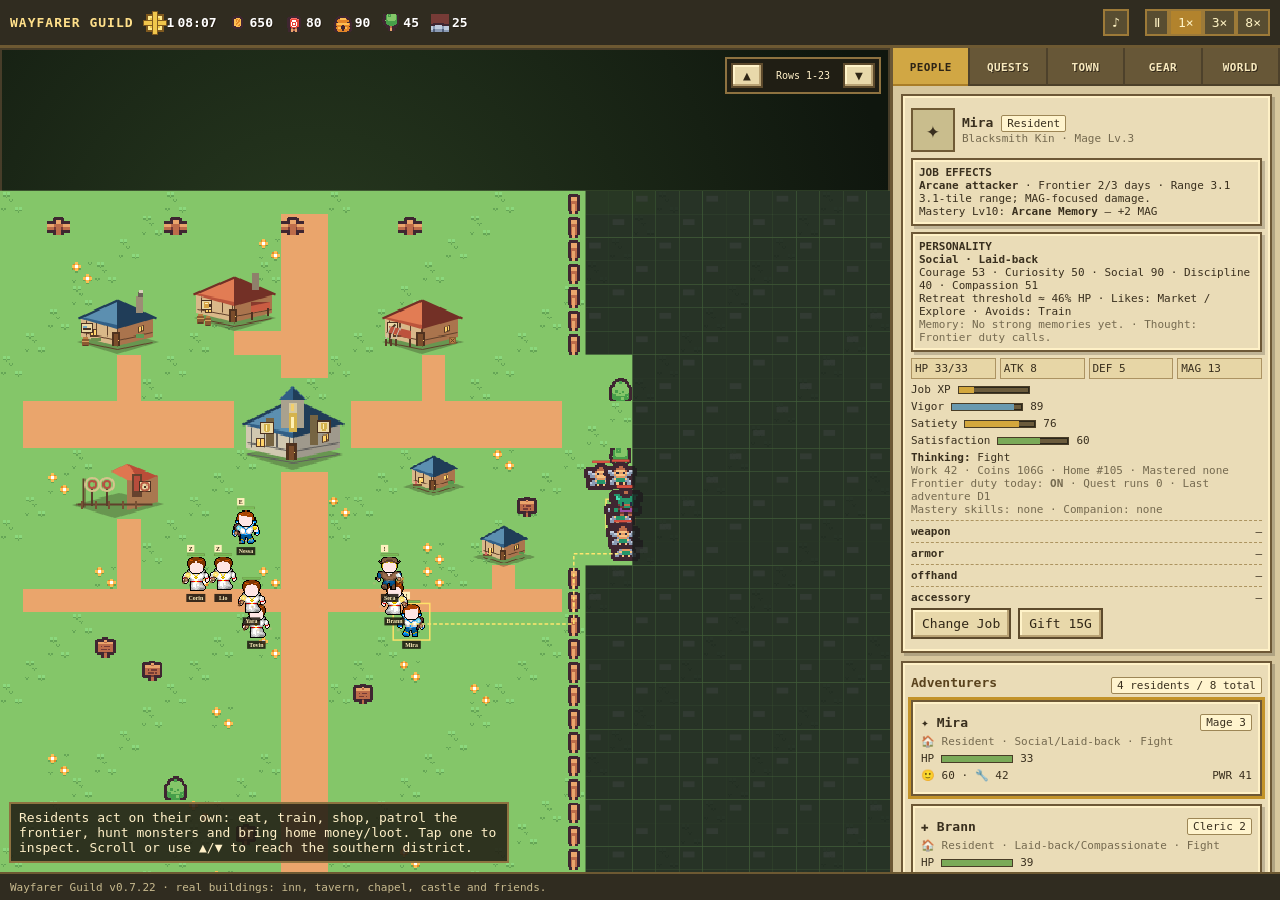
==== commit 5b1b09f4: "v0.7.22: authored facility sprites (city-sim CC-BY) via sprite cache" ====
--- a/index.html
+++ b/index.html
@@ -49,7 +49,7 @@
     </section>
   </aside>
 </div>
-<footer id="footer">Wayfarer Guild v0.7.21 · real steel now: every blade, shield and tome is drawn.</footer>
+<footer id="footer">Wayfarer Guild v0.7.22 · real buildings: inn, tavern, chapel, castle and friends.</footer>
 </div>
 <div class="modal" id="jobModal"><div class="modalBox"><h2>Change Job</h2><div id="jobChoices"></div><button onclick="closeModal('jobModal')">Cancel</button></div></div>
 <div class="modal" id="eventModal"><div class="modalBox"><h2>Village Event</h2><div id="eventChoices"></div><button onclick="closeModal('eventModal')">Cancel</button></div></div>
@@ -414,8 +414,10 @@
 function isoBarrel(g,x,y){isoRect(g,x,y+2,6,7,'#8a5a31');isoRect(g,x+1,y,4,2,'#ba7d42');isoRect(g,x+1,y+8,4,1,'#5b3b27');isoRect(g,x,y+4,6,1,'#d2a05d')}
 function isoSign(g,x,y,kind,accent){isoRect(g,x,y,11,10,'#4a3121');isoRect(g,x+1,y+1,9,8,'#ead8a5');let d='#4b3424';switch(kind){case'shield':isoRect(g,x+3,y+2,5,5,accent);isoRect(g,x+4,y+7,3,1,accent);isoRect(g,x+5,y+3,1,4,'#fff1b9');break;case'bed':isoRect(g,x+2,y+5,7,2,d);isoRect(g,x+2,y+3,3,2,accent);break;case'mug':isoRect(g,x+3,y+2,5,6,accent);isoRect(g,x+8,y+4,2,3,d);isoRect(g,x+4,y+3,3,1,'#fff1b9');break;case'target':g.strokeStyle=accent;g.lineWidth=2;g.beginPath();g.arc(x+5.5,y+5,3.5,0,Math.PI*2);g.stroke();isoRect(g,x+5,y+4,2,2,d);break;case'sword':isoLine(g,x+3,y+7,x+8,y+2,d,2);isoRect(g,x+2,y+6,5,1,accent);break;case'crop':isoRect(g,x+5,y+2,1,6,d);isoRect(g,x+6,y+3,3,2,accent);isoRect(g,x+2,y+5,3,2,accent);break;case'anvil':isoRect(g,x+2,y+3,7,2,d);isoRect(g,x+4,y+5,4,2,d);break;case'spire':isoRect(g,x+5,y+2,1,6,accent);isoRect(g,x+3,y+4,5,1,accent);break;case'book':isoRect(g,x+2,y+2,3,6,accent);isoRect(g,x+6,y+2,3,6,accent);isoRect(g,x+5,y+2,1,6,d);break;case'stall':for(let i=0;i<3;i++)isoRect(g,x+2+i*3,y+2,2,5,i%2?accent:'#c85845');break;case'crate':isoCrate(g,x+2,y+2,6);break;case'hoof':g.strokeStyle=accent;g.lineWidth=2;g.beginPath();g.arc(x+5,y+4,3,0,Math.PI);g.stroke();break;default:isoRect(g,x+3,y+3,5,5,accent)}}
 function isoBaseHouse(g,type,opts={}){let st=FACILITY_STYLE[type]||FACILITY_STYLE.House,roof=opts.roof||st.roof,stone=opts.stone??st.stone,wide=opts.wide||0,tall=opts.tall||0,thatch=opts.thatch||false;let wallA=stone?'#d1c8b0':'#d9b889',wallB=stone?'#9f998c':'#aa744d',beam=stone?'#5f5e5c':'#60402b',r1=thatch?'#d4ad58':roof==='red'?'#bb543b':'#315f86',r2=thatch?'#efd180':roof==='red'?'#e27c54':'#5c8fb0',r3=thatch?'#77552e':roof==='red'?'#733026':'#203d58';let L=16-wide,R=80+wide,mid=48,top=18-tall,eave=35-tall*.25,base=62;isoPoly(g,[[10,58],[48,70],[88,58],[49,47]],'rgba(35,28,19,.28)');isoPoly(g,[[L,eave],[mid,eave+10],[mid,base],[L,base-9]],wallA);isoPoly(g,[[mid,eave+10],[R,eave],[R,base-9],[mid,base]],wallB);for(let x=L+4;x<mid;x+=10)isoLine(g,x,eave+2,x,base-10,beam);isoLine(g,mid,eave+10,mid,base,beam);for(let y=eave+14;y<base-2;y+=9){isoLine(g,L+1,y,mid,y+7,beam);isoLine(g,mid,y+7,R-1,y,beam)}isoPoly(g,[[mid,top],[L-3,eave],[mid,eave+11]],r1);isoPoly(g,[[mid,top],[R+3,eave],[mid,eave+11]],r3);isoPoly(g,[[mid,top+2],[L,eave-1],[mid,eave+7]],r2);isoLine(g,mid,top,R+3,eave,r3,2);isoLine(g,mid,top,L-3,eave,r3,2);isoRect(g,43,49,8,13,'#4f321f');isoRect(g,45,51,4,11,'#7c4d2b');isoRect(g,49,56,1,1,'#f2cf6c');isoWindow(g,L+8,eave+11,'front');isoWindow(g,R-14,eave+8,'side');return{L,R,mid,top,eave,base,wallA,wallB,beam,r1,r2,r3,accent:st.accent}}
-function makeIsoFacility(type,level=1){let key=type+':'+Math.min(4,level||1),cached=ISO_FACILITY_CACHE.get(key);if(cached)return cached;let cv=document.createElement('canvas');cv.width=96;cv.height=76;let g=cv.getContext('2d');g.imageSmoothingEnabled=false;let st=FACILITY_STYLE[type]||FACILITY_STYLE.House,o;
-if(type==='Guild'){o=isoBaseHouse(g,type,{stone:true,wide:5,tall:4});isoRect(g,39,12,18,25,'#a9a18e');isoPoly(g,[[48,4],[37,15],[59,15]],'#315f86');isoPoly(g,[[48,5],[48,15],[58,15]],'#203d58');isoRect(g,45,17,6,8,'#d7c99e');isoRect(g,47,18,2,6,'#f2cf6c');isoRect(g,27,29,6,22,'#766442');isoRect(g,62,27,6,23,'#766442');isoSign(g,22,32,'shield',st.accent);isoSign(g,67,31,'shield',st.accent);isoRect(g,45,25,6,15,st.accent);isoRect(g,47,28,2,9,'#fff0b5')}
+const FACILITY_SPRITES={Inn:'inn.png',Tavern:'tavern.png',House:'house.png',Guild:'castle.png',Temple:'chapel.png',Market:'tailor.png',WeaponShop:'villa.png',Training:'watchtower.png',Farm:'thatched.png',Library:'clock.png',Stable:'treehouse.png'};
+const FACILITY_IMGS={};
+function facilityImg(type){let f=FACILITY_SPRITES[type];if(!f)return null;let e=FACILITY_IMGS[type];if(e)return e.ready?e.cv:null;e={cv:null,ready:false};FACILITY_IMGS[type]=e;let im=new Image();im.src='assets/art/citysim/'+f;im.onload=()=>{try{let c=document.createElement('canvas');c.width=im.naturalWidth;c.height=im.naturalHeight;let g=c.getContext('2d');g.drawImage(im,0,0);let d=g.getImageData(0,0,c.width,c.height),px=d.data,W=c.width,H=c.height,seen=new Uint8Array(W*H),st=[];for(let x=0;x<W;x++){st.push(x);st.push((H-1)*W+x)}for(let y=0;y<H;y++){st.push(y*W);st.push(y*W+W-1)}while(st.length){let i=st.pop();if(seen[i])continue;seen[i]=1;let o=i*4;if(px[o]>240&&px[o+1]>240&&px[o+2]>240){px[o+3]=0;let x=i%W,y=(i-x)/W;if(x>0)st.push(i-1);if(x<W-1)st.push(i+1);if(y>0)st.push(i-W);if(y<H-1)st.push(i+W)}}g.putImageData(d,0,0);e.cv=c;e.ready=true}catch{}};return null}
+function makeIsoFacility(type,level=1){let key=type+':'+Math.min(4,level||1),cached=ISO_FACILITY_CACHE.get(key);if(cached)return cached;let cv=document.createElement('canvas');cv.width=96;cv.height=76;let g=cv.getContext('2d');g.imageSmoothingEnabled=false;let st=FACILITY_STYLE[type]||FACILITY_STYLE.House,o;let sp=facilityImg(type);if(sp){let r=Math.min(96/sp.width,76/sp.height),dw=sp.width*r,dh=sp.height*r;g.drawImage(sp,(96-dw)/2,76-dh,dw,dh)}else if(type==='Guild'){o=isoBaseHouse(g,type,{stone:true,wide:5,tall:4});isoRect(g,39,12,18,25,'#a9a18e');isoPoly(g,[[48,4],[37,15],[59,15]],'#315f86');isoPoly(g,[[48,5],[48,15],[58,15]],'#203d58');isoRect(g,45,17,6,8,'#d7c99e');isoRect(g,47,18,2,6,'#f2cf6c');isoRect(g,27,29,6,22,'#766442');isoRect(g,62,27,6,23,'#766442');isoSign(g,22,32,'shield',st.accent);isoSign(g,67,31,'shield',st.accent);isoRect(g,45,25,6,15,st.accent);isoRect(g,47,28,2,9,'#fff0b5')}
 else if(type==='Inn'){o=isoBaseHouse(g,type,{wide:2});isoRect(g,66,14,7,16,'#9c8d75');isoRect(g,68,10,5,5,'#6a6258');isoRect(g,69,8,4,3,'#d8d0ba');isoSign(g,14,40,'bed',st.accent);isoRect(g,23,54,10,3,'#6d8f4d');isoRect(g,66,51,8,3,'#5f9a54');isoBarrel(g,15,53)}
 else if(type==='Tavern'){o=isoBaseHouse(g,type,{wide:4});isoRect(g,65,14,7,17,'#8f806b');isoSign(g,16,40,'mug',st.accent);isoBarrel(g,13,54);isoBarrel(g,20,56);isoRect(g,64,42,18,4,'#893a2d');isoPoly(g,[[64,46],[82,42],[82,49],[64,53]],'#c95c42');isoRect(g,64,52,2,8,'#4e3021');isoRect(g,79,48,2,8,'#4e3021')}
 else if(type==='Training'){isoPoly(g,[[8,58],[46,70],[90,57],[50,47]],'rgba(35,28,19,.28)');isoPoly(g,[[57,20],[84,31],[84,55],[57,63],[57,38]],'#a97850');isoPoly(g,[[57,20],[84,31],[70,37],[43,27]],'#b94d38');isoPoly(g,[[57,20],[43,27],[57,35],[70,37]],'#df7650');isoRect(g,61,29,9,22,'#65422e');isoRect(g,63,31,5,14,'#b74c3c');isoLine(g,18,33,18,60,'#60402b',2);isoLine(g,12,57,79,57,'#60402b',2);for(let x=16;x<76;x+=12)isoRect(g,x,54,2,8,'#765034');for(let x of [25,38]){isoRect(g,x,42,2,17,'#5a3d2b');g.strokeStyle='#d6c38d';g.lineWidth=2;g.beginPath();g.arc(x+1,39,6,0,Math.PI*2);g.stroke();g.strokeStyle='#b64e42';g.beginPath();g.arc(x+1,39,3,0,Math.PI*2);g.stroke()}isoSign(g,67,36,'target',st.accent)}
@@ -468,7 +470,7 @@
   catch(err){S=previous;selectedId=previousSelected;loadFailed=restart;if(!restart)render();alert('Could not import save: '+err.message);return}
   loadFailed=false;if(restart){location.reload();return}log('Imported save successfully.');render();
 };rd.readAsText(f)};
-window.__WAYFARER_DEBUG__={state:()=>S,chooseTask,updatePawn,updateMonster,update,useBuilding,repairAllStates,repairHousing,repairPawnState,building,buildingForTask,deployExplore,frontierTarget,townThreatFor,defendTown,placeBuilding,buildCheck,spawnMonster,desiredMonsterCount,stats,save,migrate,astar,mapSpec:()=>({cols:COLS,rows:ROWS,viewRows:VIEW_ROWS,townMaxX:TOWN_MAX_X,populationCap:POPULATION_CAP}),setCamera,camera:()=>cameraY,canvasPos,punyJobFiles:()=>({...PUNY_JOB_FILES}),punyHandAnchor,tinyMonsterTiles:()=>({...TINY_MONSTER_TILE}),jobSprites:()=>({...JOB_SPRITE}),weaponVisual,weaponPose,attackPose,attackTrail,attackAim,attackTiming,supportGripTarget,weaponPoint,combatBarkText,queueCombatBark,updateBarks,barks:()=>BARKS,attackDuration:()=>({...ATTACK_DURATION}),addFx,updateFx,hurtTarget,hurtOffset,offhandVisual,armorVisual,rarityColor,weaponAffinity,itemScore,giveItem,unequipItem,equipAll,fx:()=>FX,attackAnim:()=>ATTACK_ANIM,hurtAnim:()=>HURT_ANIM,celebrate:()=>CELEBRATE,critChance,weaponKind,personalityFor,ensurePersonality,personalityTraits,personalityBias,retreatHpRatio,shouldRetreat,retreatFromCombat,memoryText,fightTick,rescueTick,volunteers,frontierDuty,adventureNeed,dayPhase,sleepWindow,killMonster,startQuest,questTick,finishQuest,dungeonTick,availableJobs,changeJob,research,holdEvent,audioMode,audioLevels,setAudioLevel,audioTick,duckMusic,sfx,unlockAudio,actorMetrics,actorEnvelope,enemyHpDy,eldiranJobRows:()=>({...ELDIRAN_JOB_ROWS}),jobBodySrc,eldiranReady,anchorSrc,itemBases:()=>ITEM_BASES.map(x=>[...x]),gearIcon,itemSprites:()=>({...ITEM_SPRITES}),itemImg};
+window.__WAYFARER_DEBUG__={state:()=>S,chooseTask,updatePawn,updateMonster,update,useBuilding,repairAllStates,repairHousing,repairPawnState,building,buildingForTask,deployExplore,frontierTarget,townThreatFor,defendTown,placeBuilding,buildCheck,spawnMonster,desiredMonsterCount,stats,save,migrate,astar,mapSpec:()=>({cols:COLS,rows:ROWS,viewRows:VIEW_ROWS,townMaxX:TOWN_MAX_X,populationCap:POPULATION_CAP}),setCamera,camera:()=>cameraY,canvasPos,punyJobFiles:()=>({...PUNY_JOB_FILES}),punyHandAnchor,tinyMonsterTiles:()=>({...TINY_MONSTER_TILE}),jobSprites:()=>({...JOB_SPRITE}),weaponVisual,weaponPose,attackPose,attackTrail,attackAim,attackTiming,supportGripTarget,weaponPoint,combatBarkText,queueCombatBark,updateBarks,barks:()=>BARKS,attackDuration:()=>({...ATTACK_DURATION}),addFx,updateFx,hurtTarget,hurtOffset,offhandVisual,armorVisual,rarityColor,weaponAffinity,itemScore,giveItem,unequipItem,equipAll,fx:()=>FX,attackAnim:()=>ATTACK_ANIM,hurtAnim:()=>HURT_ANIM,celebrate:()=>CELEBRATE,critChance,weaponKind,personalityFor,ensurePersonality,personalityTraits,personalityBias,retreatHpRatio,shouldRetreat,retreatFromCombat,memoryText,fightTick,rescueTick,volunteers,frontierDuty,adventureNeed,dayPhase,sleepWindow,killMonster,startQuest,questTick,finishQuest,dungeonTick,availableJobs,changeJob,research,holdEvent,audioMode,audioLevels,setAudioLevel,audioTick,duckMusic,sfx,unlockAudio,actorMetrics,actorEnvelope,enemyHpDy,eldiranJobRows:()=>({...ELDIRAN_JOB_ROWS}),jobBodySrc,eldiranReady,anchorSrc,itemBases:()=>ITEM_BASES.map(x=>[...x]),gearIcon,itemSprites:()=>({...ITEM_SPRITES}),itemImg,facilitySprites:()=>({...FACILITY_SPRITES}),facilityImg};
 let startupState=S;
 try{if(!load())init();else{selectedId=S.pawns[0]?.id||null;log('Welcome back to Wayfarer Guild.')}resize();render()}catch(err){S=startupState;loadFailed=true;let hint=document.getElementById('mapHint');hint.style.display='block';hint.textContent='Save could not be loaded. Original data is preserved. Import a valid backup to resume.';return}PX.town.onload=()=>render();PX.dungeon.onload=()=>render();
 function loop(ts){let dt=Math.min(.06,(ts-last)/1000||0);last=ts;acc+=dt;while(acc>=1/30){update(1/30);acc-=1/30}draw();audioTick();if(Math.floor(ts/350)!==Math.floor((ts-dt*1000)/350))render();requestAnimationFrame(loop)}requestAnimationFrame(loop);
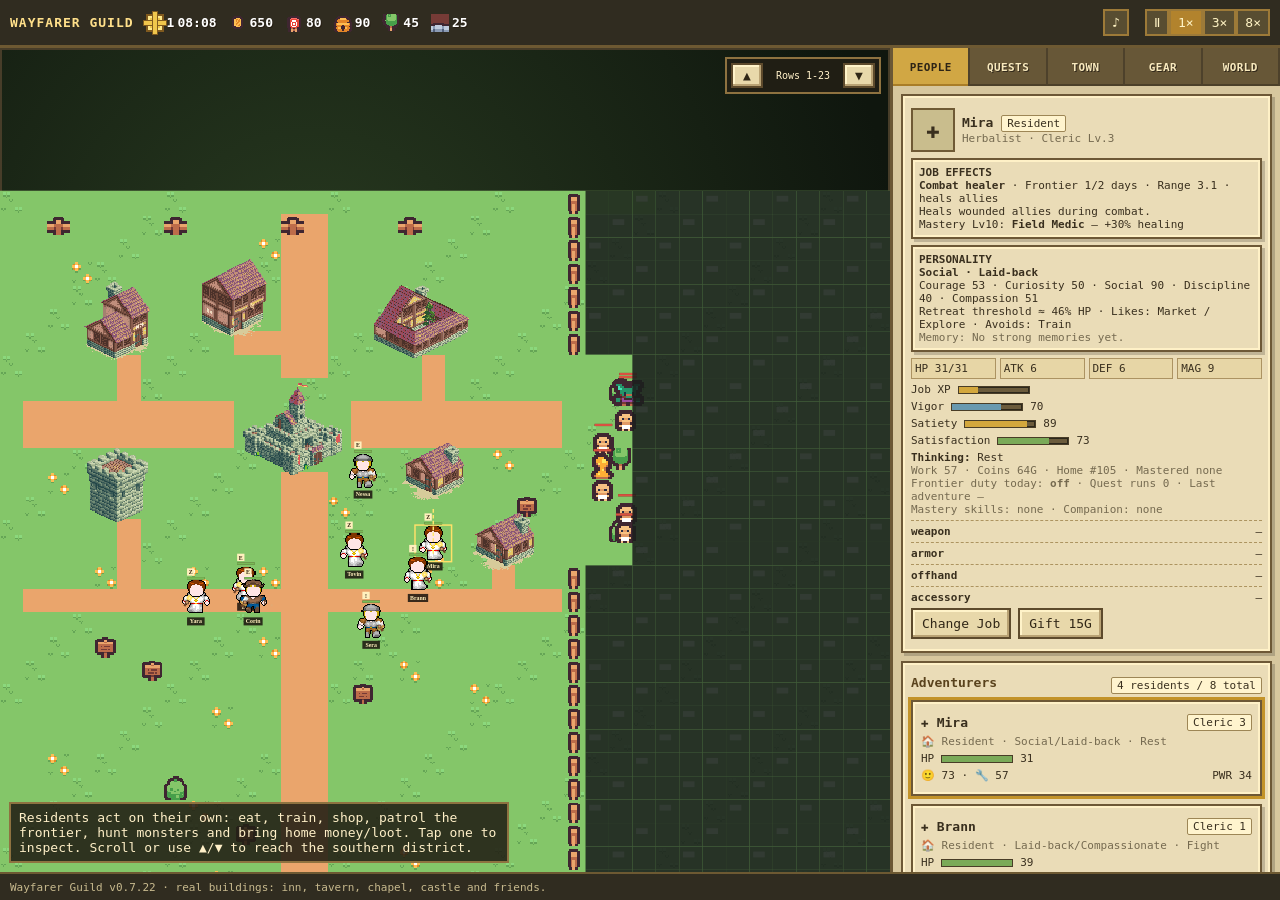
==== commit 01cd349b: "Fix facility cache poisoning + end-to-end art-path proof" ====
--- a/index.html
+++ b/index.html
@@ -416,7 +416,7 @@
 function isoBaseHouse(g,type,opts={}){let st=FACILITY_STYLE[type]||FACILITY_STYLE.House,roof=opts.roof||st.roof,stone=opts.stone??st.stone,wide=opts.wide||0,tall=opts.tall||0,thatch=opts.thatch||false;let wallA=stone?'#d1c8b0':'#d9b889',wallB=stone?'#9f998c':'#aa744d',beam=stone?'#5f5e5c':'#60402b',r1=thatch?'#d4ad58':roof==='red'?'#bb543b':'#315f86',r2=thatch?'#efd180':roof==='red'?'#e27c54':'#5c8fb0',r3=thatch?'#77552e':roof==='red'?'#733026':'#203d58';let L=16-wide,R=80+wide,mid=48,top=18-tall,eave=35-tall*.25,base=62;isoPoly(g,[[10,58],[48,70],[88,58],[49,47]],'rgba(35,28,19,.28)');isoPoly(g,[[L,eave],[mid,eave+10],[mid,base],[L,base-9]],wallA);isoPoly(g,[[mid,eave+10],[R,eave],[R,base-9],[mid,base]],wallB);for(let x=L+4;x<mid;x+=10)isoLine(g,x,eave+2,x,base-10,beam);isoLine(g,mid,eave+10,mid,base,beam);for(let y=eave+14;y<base-2;y+=9){isoLine(g,L+1,y,mid,y+7,beam);isoLine(g,mid,y+7,R-1,y,beam)}isoPoly(g,[[mid,top],[L-3,eave],[mid,eave+11]],r1);isoPoly(g,[[mid,top],[R+3,eave],[mid,eave+11]],r3);isoPoly(g,[[mid,top+2],[L,eave-1],[mid,eave+7]],r2);isoLine(g,mid,top,R+3,eave,r3,2);isoLine(g,mid,top,L-3,eave,r3,2);isoRect(g,43,49,8,13,'#4f321f');isoRect(g,45,51,4,11,'#7c4d2b');isoRect(g,49,56,1,1,'#f2cf6c');isoWindow(g,L+8,eave+11,'front');isoWindow(g,R-14,eave+8,'side');return{L,R,mid,top,eave,base,wallA,wallB,beam,r1,r2,r3,accent:st.accent}}
 const FACILITY_SPRITES={Inn:'inn.png',Tavern:'tavern.png',House:'house.png',Guild:'castle.png',Temple:'chapel.png',Market:'tailor.png',WeaponShop:'villa.png',Training:'watchtower.png',Farm:'thatched.png',Library:'clock.png',Stable:'treehouse.png'};
 const FACILITY_IMGS={};
-function facilityImg(type){let f=FACILITY_SPRITES[type];if(!f)return null;let e=FACILITY_IMGS[type];if(e)return e.ready?e.cv:null;e={cv:null,ready:false};FACILITY_IMGS[type]=e;let im=new Image();im.src='assets/art/citysim/'+f;im.onload=()=>{try{let c=document.createElement('canvas');c.width=im.naturalWidth;c.height=im.naturalHeight;let g=c.getContext('2d');g.drawImage(im,0,0);let d=g.getImageData(0,0,c.width,c.height),px=d.data,W=c.width,H=c.height,seen=new Uint8Array(W*H),st=[];for(let x=0;x<W;x++){st.push(x);st.push((H-1)*W+x)}for(let y=0;y<H;y++){st.push(y*W);st.push(y*W+W-1)}while(st.length){let i=st.pop();if(seen[i])continue;seen[i]=1;let o=i*4;if(px[o]>240&&px[o+1]>240&&px[o+2]>240){px[o+3]=0;let x=i%W,y=(i-x)/W;if(x>0)st.push(i-1);if(x<W-1)st.push(i+1);if(y>0)st.push(i-W);if(y<H-1)st.push(i+W)}}g.putImageData(d,0,0);e.cv=c;e.ready=true}catch{}};return null}
+function facilityImg(type){let f=FACILITY_SPRITES[type];if(!f)return null;let e=FACILITY_IMGS[type];if(e)return e.ready?e.cv:null;e={cv:null,ready:false};FACILITY_IMGS[type]=e;let im=new Image();im.src='assets/art/citysim/'+f;im.onload=()=>{try{let c=document.createElement('canvas');c.width=im.naturalWidth;c.height=im.naturalHeight;let g=c.getContext('2d');g.drawImage(im,0,0);let d=g.getImageData(0,0,c.width,c.height),px=d.data,W=c.width,H=c.height,seen=new Uint8Array(W*H),st=[];for(let x=0;x<W;x++){st.push(x);st.push((H-1)*W+x)}for(let y=0;y<H;y++){st.push(y*W);st.push(y*W+W-1)}while(st.length){let i=st.pop();if(seen[i])continue;seen[i]=1;let o=i*4;if(px[o]>240&&px[o+1]>240&&px[o+2]>240){px[o+3]=0;let x=i%W,y=(i-x)/W;if(x>0)st.push(i-1);if(x<W-1)st.push(i+1);if(y>0)st.push(i-W);if(y<H-1)st.push(i+W)}}g.putImageData(d,0,0);e.cv=c;for(let k of[...ISO_FACILITY_CACHE.keys()]){if(k.split(':')[0]===type)ISO_FACILITY_CACHE.delete(k)}e.ready=true}catch{}};return null}
 function makeIsoFacility(type,level=1){let key=type+':'+Math.min(4,level||1),cached=ISO_FACILITY_CACHE.get(key);if(cached)return cached;let cv=document.createElement('canvas');cv.width=96;cv.height=76;let g=cv.getContext('2d');g.imageSmoothingEnabled=false;let st=FACILITY_STYLE[type]||FACILITY_STYLE.House,o;let sp=facilityImg(type);if(sp){let r=Math.min(96/sp.width,76/sp.height),dw=sp.width*r,dh=sp.height*r;g.drawImage(sp,(96-dw)/2,76-dh,dw,dh)}else if(type==='Guild'){o=isoBaseHouse(g,type,{stone:true,wide:5,tall:4});isoRect(g,39,12,18,25,'#a9a18e');isoPoly(g,[[48,4],[37,15],[59,15]],'#315f86');isoPoly(g,[[48,5],[48,15],[58,15]],'#203d58');isoRect(g,45,17,6,8,'#d7c99e');isoRect(g,47,18,2,6,'#f2cf6c');isoRect(g,27,29,6,22,'#766442');isoRect(g,62,27,6,23,'#766442');isoSign(g,22,32,'shield',st.accent);isoSign(g,67,31,'shield',st.accent);isoRect(g,45,25,6,15,st.accent);isoRect(g,47,28,2,9,'#fff0b5')}
 else if(type==='Inn'){o=isoBaseHouse(g,type,{wide:2});isoRect(g,66,14,7,16,'#9c8d75');isoRect(g,68,10,5,5,'#6a6258');isoRect(g,69,8,4,3,'#d8d0ba');isoSign(g,14,40,'bed',st.accent);isoRect(g,23,54,10,3,'#6d8f4d');isoRect(g,66,51,8,3,'#5f9a54');isoBarrel(g,15,53)}
 else if(type==='Tavern'){o=isoBaseHouse(g,type,{wide:4});isoRect(g,65,14,7,17,'#8f806b');isoSign(g,16,40,'mug',st.accent);isoBarrel(g,13,54);isoBarrel(g,20,56);isoRect(g,64,42,18,4,'#893a2d');isoPoly(g,[[64,46],[82,42],[82,49],[64,53]],'#c95c42');isoRect(g,64,52,2,8,'#4e3021');isoRect(g,79,48,2,8,'#4e3021')}
@@ -470,7 +470,7 @@
   catch(err){S=previous;selectedId=previousSelected;loadFailed=restart;if(!restart)render();alert('Could not import save: '+err.message);return}
   loadFailed=false;if(restart){location.reload();return}log('Imported save successfully.');render();
 };rd.readAsText(f)};
-window.__WAYFARER_DEBUG__={state:()=>S,chooseTask,updatePawn,updateMonster,update,useBuilding,repairAllStates,repairHousing,repairPawnState,building,buildingForTask,deployExplore,frontierTarget,townThreatFor,defendTown,placeBuilding,buildCheck,spawnMonster,desiredMonsterCount,stats,save,migrate,astar,mapSpec:()=>({cols:COLS,rows:ROWS,viewRows:VIEW_ROWS,townMaxX:TOWN_MAX_X,populationCap:POPULATION_CAP}),setCamera,camera:()=>cameraY,canvasPos,punyJobFiles:()=>({...PUNY_JOB_FILES}),punyHandAnchor,tinyMonsterTiles:()=>({...TINY_MONSTER_TILE}),jobSprites:()=>({...JOB_SPRITE}),weaponVisual,weaponPose,attackPose,attackTrail,attackAim,attackTiming,supportGripTarget,weaponPoint,combatBarkText,queueCombatBark,updateBarks,barks:()=>BARKS,attackDuration:()=>({...ATTACK_DURATION}),addFx,updateFx,hurtTarget,hurtOffset,offhandVisual,armorVisual,rarityColor,weaponAffinity,itemScore,giveItem,unequipItem,equipAll,fx:()=>FX,attackAnim:()=>ATTACK_ANIM,hurtAnim:()=>HURT_ANIM,celebrate:()=>CELEBRATE,critChance,weaponKind,personalityFor,ensurePersonality,personalityTraits,personalityBias,retreatHpRatio,shouldRetreat,retreatFromCombat,memoryText,fightTick,rescueTick,volunteers,frontierDuty,adventureNeed,dayPhase,sleepWindow,killMonster,startQuest,questTick,finishQuest,dungeonTick,availableJobs,changeJob,research,holdEvent,audioMode,audioLevels,setAudioLevel,audioTick,duckMusic,sfx,unlockAudio,actorMetrics,actorEnvelope,enemyHpDy,eldiranJobRows:()=>({...ELDIRAN_JOB_ROWS}),jobBodySrc,eldiranReady,anchorSrc,itemBases:()=>ITEM_BASES.map(x=>[...x]),gearIcon,itemSprites:()=>({...ITEM_SPRITES}),itemImg,facilitySprites:()=>({...FACILITY_SPRITES}),facilityImg};
+window.__WAYFARER_DEBUG__={state:()=>S,chooseTask,updatePawn,updateMonster,update,useBuilding,repairAllStates,repairHousing,repairPawnState,building,buildingForTask,deployExplore,frontierTarget,townThreatFor,defendTown,placeBuilding,buildCheck,spawnMonster,desiredMonsterCount,stats,save,migrate,astar,mapSpec:()=>({cols:COLS,rows:ROWS,viewRows:VIEW_ROWS,townMaxX:TOWN_MAX_X,populationCap:POPULATION_CAP}),setCamera,camera:()=>cameraY,canvasPos,punyJobFiles:()=>({...PUNY_JOB_FILES}),punyHandAnchor,tinyMonsterTiles:()=>({...TINY_MONSTER_TILE}),jobSprites:()=>({...JOB_SPRITE}),weaponVisual,weaponPose,attackPose,attackTrail,attackAim,attackTiming,supportGripTarget,weaponPoint,combatBarkText,queueCombatBark,updateBarks,barks:()=>BARKS,attackDuration:()=>({...ATTACK_DURATION}),addFx,updateFx,hurtTarget,hurtOffset,offhandVisual,armorVisual,rarityColor,weaponAffinity,itemScore,giveItem,unequipItem,equipAll,fx:()=>FX,attackAnim:()=>ATTACK_ANIM,hurtAnim:()=>HURT_ANIM,celebrate:()=>CELEBRATE,critChance,weaponKind,personalityFor,ensurePersonality,personalityTraits,personalityBias,retreatHpRatio,shouldRetreat,retreatFromCombat,memoryText,fightTick,rescueTick,volunteers,frontierDuty,adventureNeed,dayPhase,sleepWindow,killMonster,startQuest,questTick,finishQuest,dungeonTick,availableJobs,changeJob,research,holdEvent,audioMode,audioLevels,setAudioLevel,audioTick,duckMusic,sfx,unlockAudio,actorMetrics,actorEnvelope,enemyHpDy,eldiranJobRows:()=>({...ELDIRAN_JOB_ROWS}),jobBodySrc,eldiranReady,anchorSrc,itemBases:()=>ITEM_BASES.map(x=>[...x]),gearIcon,itemSprites:()=>({...ITEM_SPRITES}),itemImg,facilitySprites:()=>({...FACILITY_SPRITES}),facilityImg,makeIsoFacility,isoCacheSize:()=>ISO_FACILITY_CACHE.size};
 let startupState=S;
 try{if(!load())init();else{selectedId=S.pawns[0]?.id||null;log('Welcome back to Wayfarer Guild.')}resize();render()}catch(err){S=startupState;loadFailed=true;let hint=document.getElementById('mapHint');hint.style.display='block';hint.textContent='Save could not be loaded. Original data is preserved. Import a valid backup to resume.';return}PX.town.onload=()=>render();PX.dungeon.onload=()=>render();
 function loop(ts){let dt=Math.min(.06,(ts-last)/1000||0);last=ts;acc+=dt;while(acc>=1/30){update(1/30);acc-=1/30}draw();audioTick();if(Math.floor(ts/350)!==Math.floor((ts-dt*1000)/350))render();requestAnimationFrame(loop)}requestAnimationFrame(loop);
